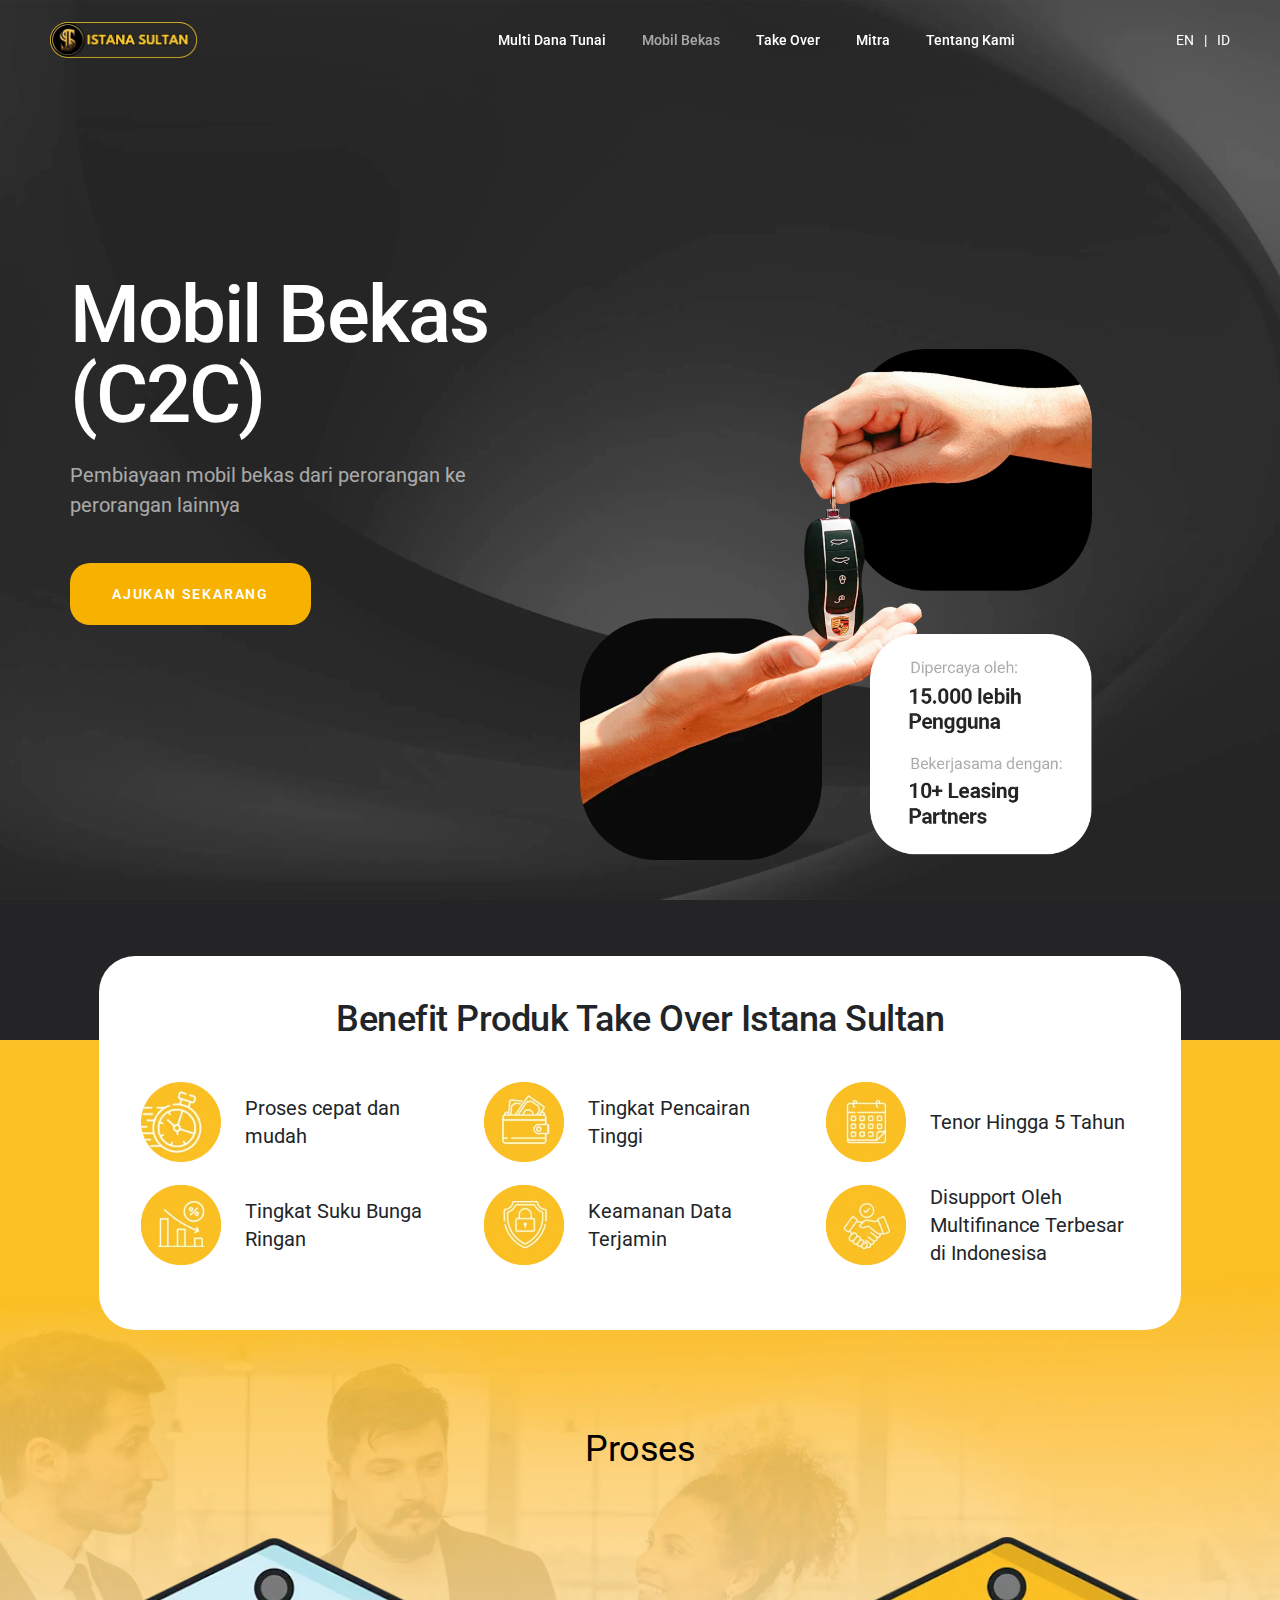
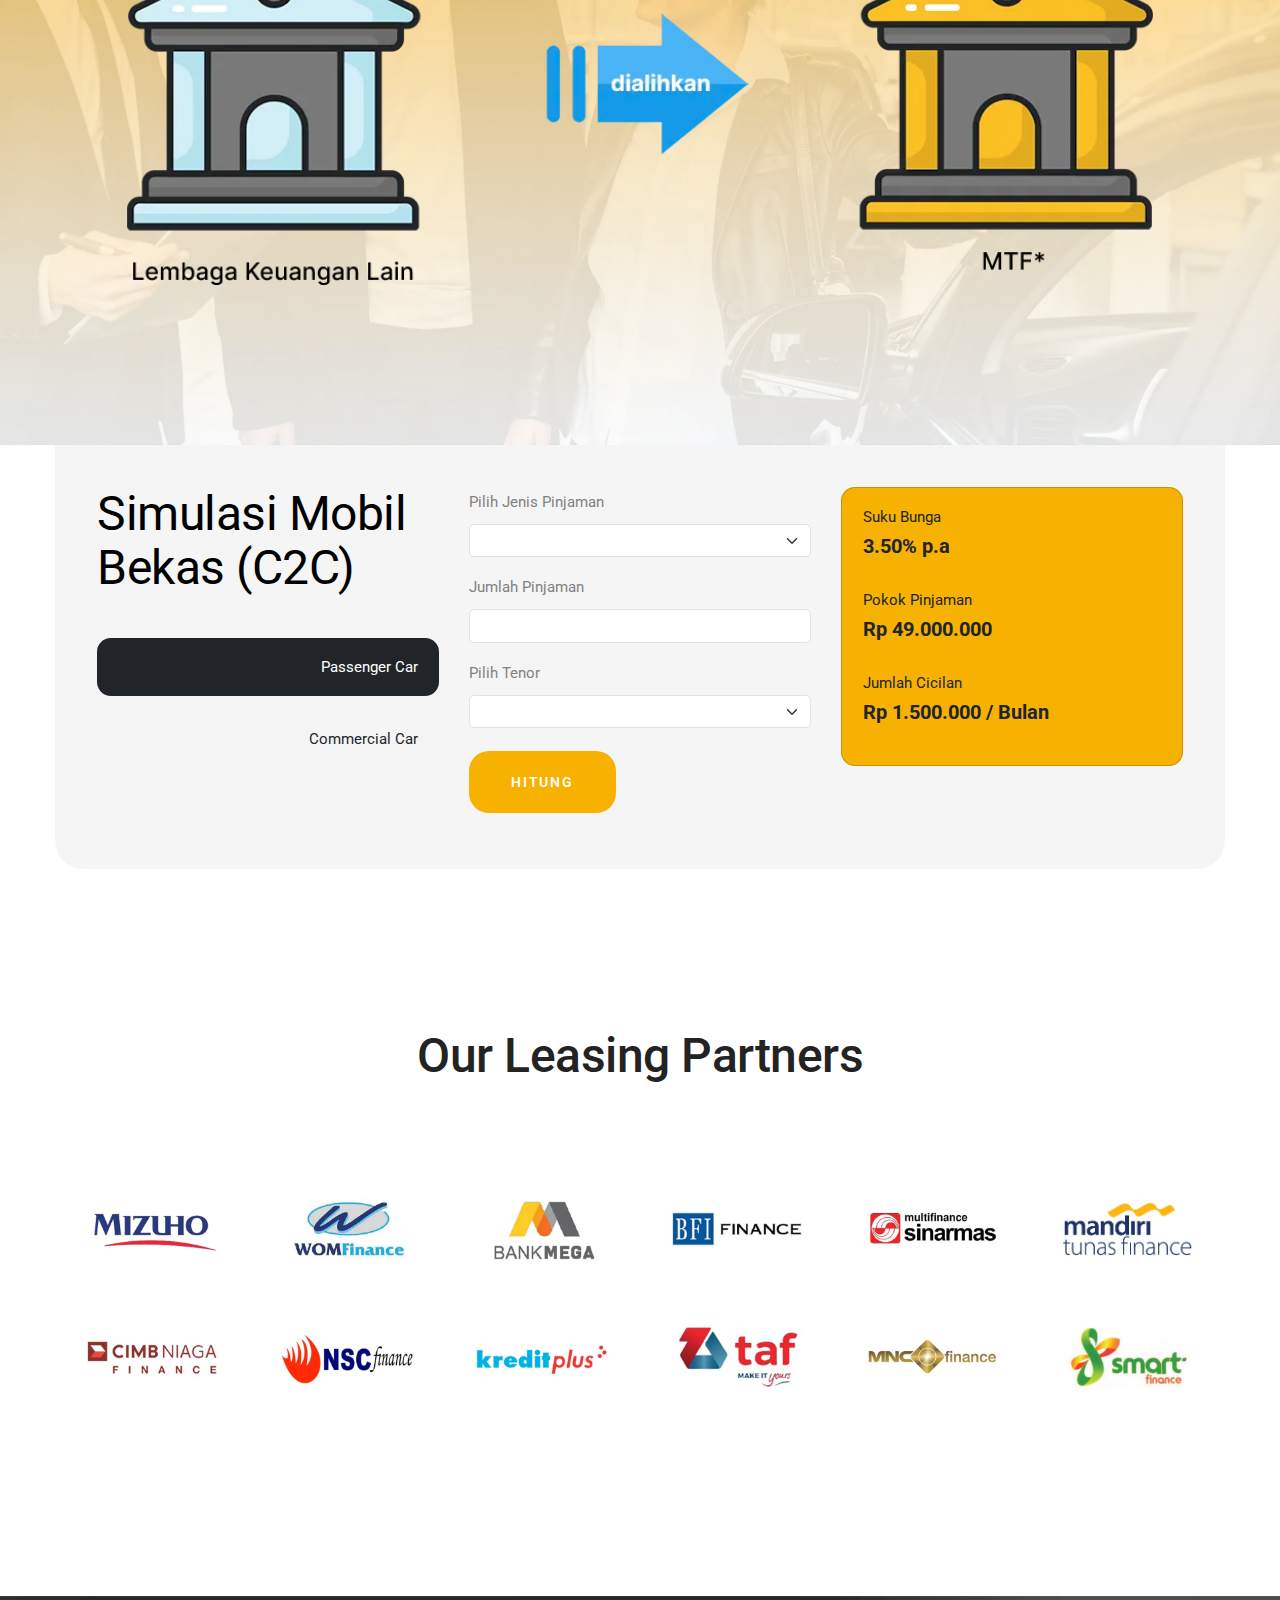
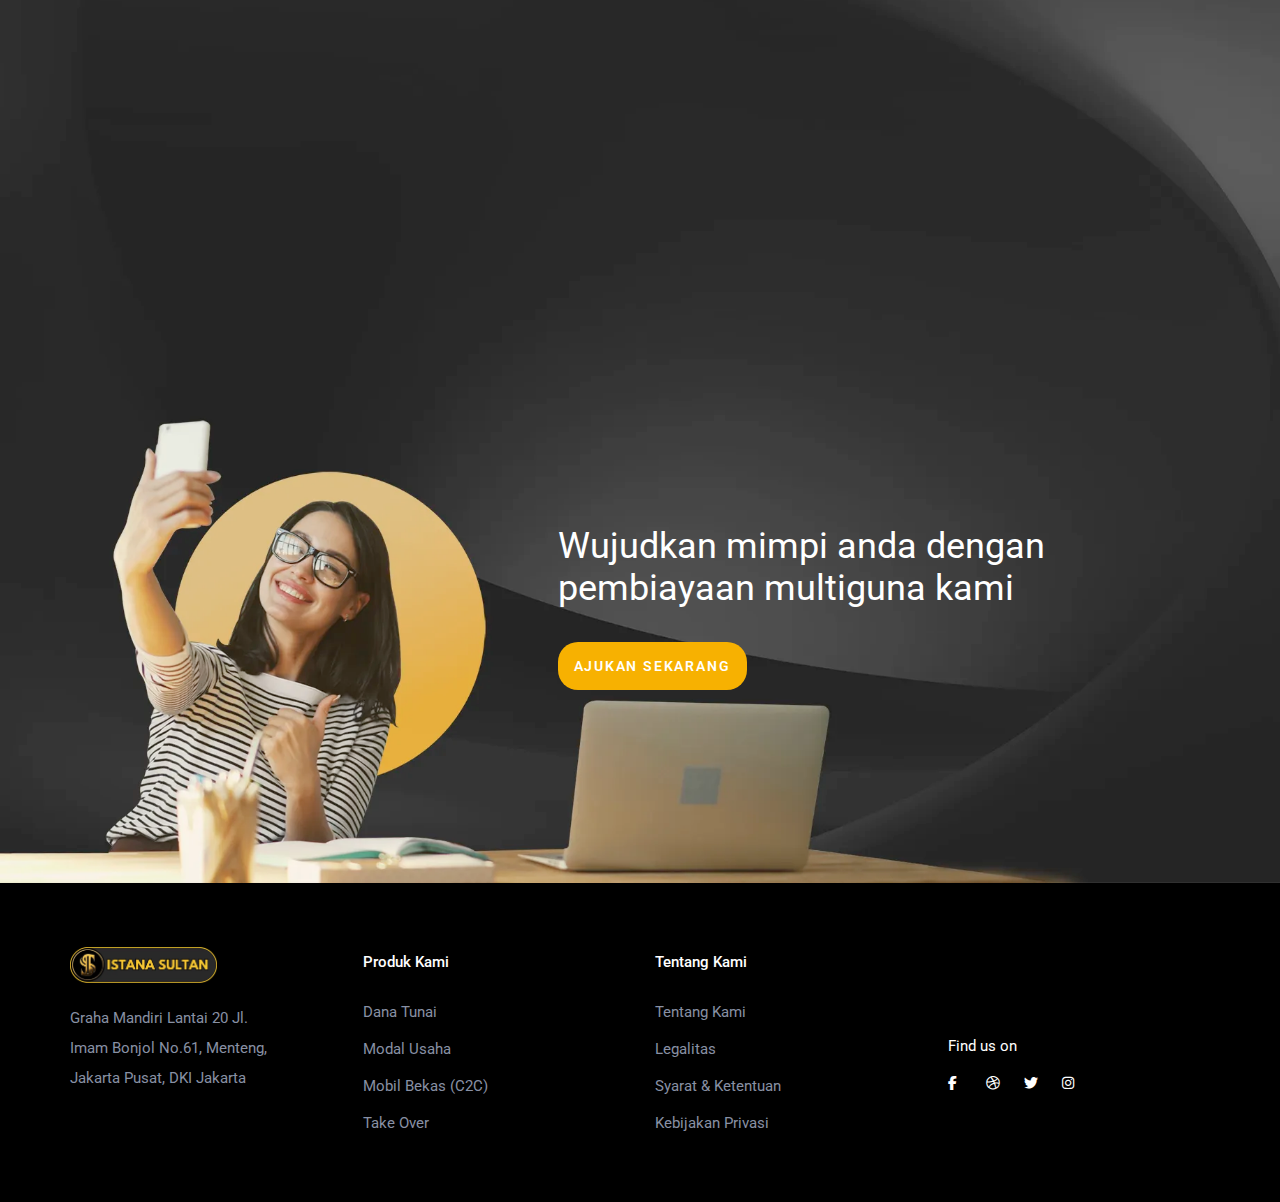
==== c2c.html @ 9a3452fc "fix" ====
<!DOCTYPE html>
<html class="no-js" lang="en">
  <head>
    <title>Istana Sultan</title>
    <meta charset="utf-8" />
    <meta http-equiv="X-UA-Compatible" content="IE=edge" />
    <meta name="author" content="ThemeZaa" />
    <meta
      name="viewport"
      content="width=device-width,initial-scale=1.0,maximum-scale=1"
    />
    <meta
      name="description"
      content="Istana Sultan adalah agency aggregator yang berkomitmen menyediakan solusi finansial terpercaya bagi masyarakat, khususnya melalui produk pembiayaan berbasis jaminan BPKB kendaraan, baik kendaraan penumpang maupun kendaraan komersial. Melalui beragam pilihan produk pembiayaan, kami hadir untuk memenuhi berbagai kebutuhan dana Anda secara cepat, mudah, dan aman."
    />
    <!-- favicon icon -->
    <link rel="shortcut icon" href="./assets/logo-header.webp" />
    <link rel="apple-touch-icon" href="./assets/logo-header.webp" />
    <link
      rel="apple-touch-icon"
      sizes="72x72"
      href="./assets/logo-header.webp"
    />
    <link
      rel="apple-touch-icon"
      sizes="114x114"
      href="./assets/logo-header.webp"
    />
    <!-- style sheets and font icons  -->
    <link rel="stylesheet" type="text/css" href="css/font-icons.min.css" />
    <link rel="stylesheet" type="text/css" href="css/theme-vendors.min.css" />
    <link rel="stylesheet" type="text/css" href="css/style.css" />
    <link rel="stylesheet" type="text/css" href="css/responsive.css" />
    <link rel="stylesheet" type="text/css" href="css/custom.css" />
  </head>
  <body
    data-mobile-nav-trigger-alignment="right"
    data-mobile-nav-style="classic"
    data-mobile-nav-bg-color="#333a3a"
  >
    <!-- start header -->
    <header>
      <!-- start navigation -->
      <nav
        class="navbar navbar-expand-lg navbar-boxed navbar-dark bg-transparent header-light fixed-top header-reverse-scroll"
      >
        <div class="container-fluid nav-header-container">
          <div class="col-auto col-sm-6 col-lg-2 me-auto ps-lg-0">
            <a class="navbar-brand" href="index.html">
              <img
                src="./assets/logo-header.webp"
                data-at2x="./assets/logo-header.webp"
                class="default-logo"
                alt=""
              />
              <img
                src="./assets/logo-header.webp"
                data-at2x="./assets/logo-header.webp"
                class="alt-logo"
                alt=""
              />
              <img
                src="./assets/logo-header.webp"
                data-at2x="./assets/logo-header.webp"
                class="mobile-logo"
                alt=""
              />
            </a>
          </div>
          <div class="col-auto menu-order px-lg-0">
            <button
              class="navbar-toggler float-end"
              type="button"
              data-bs-toggle="collapse"
              data-bs-target="#navbarNav"
              aria-controls="navbarNav"
              aria-label="Toggle navigation"
            >
              <span class="navbar-toggler-line"></span>
              <span class="navbar-toggler-line"></span>
              <span class="navbar-toggler-line"></span>
              <span class="navbar-toggler-line"></span>
            </button>
            <div
              class="collapse navbar-collapse justify-content-center"
              id="navbarNav"
            >
              <ul class="navbar-nav alt-font">
                <li class="nav-item dropdown">
                  <a href="multidanatunai.html" class="nav-link"
                    >Multi Dana Tunai</a
                  >
                </li>
                <li class="nav-item dropdown simple-dropdown">
                  <a href="#" class="nav-link">Mobil Bekas</a>
                  <i
                    class="fa fa-angle-down dropdown-toggle"
                    data-bs-toggle="dropdown"
                    aria-hidden="true"
                  ></i>
                  <ul class="dropdown-menu" role="menu">
                    <li class="dropdown">
                      <a href="c2c.html">C2C</a>
                    </li>
                    <li class="dropdown">
                      <a href="showroom.html">Showroom</a>
                    </li>
                  </ul>
                </li>
                <li class="nav-item dropdown simple-dropdown">
                  <a href="takeover.html" class="nav-link">Take Over</a>
                </li>
                <li class="nav-item dropdown simple-dropdown">
                  <a href="mitra.html" class="nav-link">Mitra</a>
                </li>
                <li class="nav-item dropdown simple-dropdown">
                  <a href="#" class="nav-link">Tentang Kami</a>
                </li>
              </ul>
            </div>
          </div>
          <div
            class="col-auto col-lg-2 text-end pe-0 font-size-0 align-items-center d-flex justify-content-end"
          >
            <div class="header-social-icon d-inline-block">
              <a class="text-medium text-bold" href="#" target="_blank">EN</a>
            </div>
            <div class="header-social-icon d-inline-block">
              <span class="text-medium text-bold text-white">|</span>
            </div>
            <div class="header-social-icon d-inline-block">
              <a class="text-medium text-bold" href="#" target="_blank">ID</a>
            </div>
          </div>
        </div>
      </nav>
      <!-- end navigation -->
    </header>

    <!-- end header -->
    <div>
      <!-- start hero section -->
      <!-- start section -->
      <section
        class="cover-background background-position-center-bottom full-screen md-landscape-h-700px p-md-0 sm-h-auto py-5"
        style="background-image: url('./assets/bg-black.webp')"
      >
        <div class="container h-100 mb-5">
          <div class="row align-items-center h-100 py-5">
            <div
              class="col-xxl-5 col-md-6 sm-margin-40px-bottom position-relative z-index-1 d-flex flex-column justify-content-center h-100 position-relative"
            >
              <h1
                class="title-large-3 alt-font font-weight-500 text-white margin-25px-bottom letter-spacing-minus-2px"
              >
                Mobil Bekas (C2C)
              </h1>
              <p
                class="w-90 md-w-100 sm-w-75 xs-w-100 text-extra-large text-white opacity-6 line-height-30px margin-35px-bottom md-margin-25px-bottom"
              >
                Pembiayaan mobil bekas dari perorangan ke perorangan lainnya
              </p>
              <div
                class="d-flex flex-lg-row flex-column align-items-lg-center align-items-start"
              >
                <a href="#" class="btn-cta px-5"> AJUKAN SEKARANG</a>
              </div>
            </div>
            <div class="col-xxl-7 col-md-6 py-5">
              <div
                class="position-absolute sm-position-relative right-60px sm-right-auto bottom-40px md-bottom-30px w-50 sm-w-100"
              >
                <img
                  src="./assets/hero-produk-c2c.webp    "
                  alt=""
                  class="w-70 xl-w-80 lg-w-100 md-w-100 sm-w-100 xs-w-100"
                />
              </div>
            </div>
          </div>
        </div>
      </section>
      <!-- end section -->
      <!-- end hero section -->
      <div style="background-color: #242426; height: 140px"></div>
      <!-- start section -->
      <section
        class="big-section"
        style="
          background: url('./assets/bg-section1.webp');
          background-position: center;
          background-size: cover;
          overflow: visible;
          position: relative;
        "
      >
        <div class="container">
          <div class="row align-items-center justify-content-center my-5">
            <div class="col-12">
              <div class="card bg-white rounded card-product-features">
                <div class="card-body">
                  <div class="container">
                    <div class="row">
                      <div class="col-12">
                        <div class="bg-white p-5 panel-hero">
                          <h2
                            class="title-small font-weight-500 text-center text-capitalize"
                          >
                            Benefit produk take over istana sultan
                          </h2>

                          <div
                            class="row mt-5 justify-content-center align-items-center"
                          >
                            <div class="col-md-4 col-12 mb-4">
                              <div class="d-flex panel-hero-item">
                                <img
                                  src="./assets/icon-circle-fast.webp"
                                  alt=""
                                />
                                <span class="text-extra-large"
                                  >Proses cepat dan mudah</span
                                >
                              </div>
                            </div>
                            <div class="col-md-4 col-12 mb-4">
                              <div class="d-flex panel-hero-item">
                                <img
                                  src="./assets/icon-circle-wallet.webp"
                                  alt=""
                                />
                                <span class="text-extra-large"
                                  >Tingkat Pencairan Tinggi</span
                                >
                              </div>
                            </div>
                            <div class="col-md-4 col-12 mb-4">
                              <div class="d-flex panel-hero-item">
                                <img
                                  src="./assets/icon-circle-calendar.webp"
                                  alt=""
                                />
                                <span class="text-extra-large"
                                  >Tenor Hingga 5 Tahun</span
                                >
                              </div>
                            </div>
                            <div class="col-md-4 col-12 mb-4">
                              <div class="d-flex panel-hero-item">
                                <img
                                  src="./assets/icon-circle-down.webp"
                                  alt=""
                                />
                                <span class="text-extra-large"
                                  >Tingkat Suku Bunga Ringan</span
                                >
                              </div>
                            </div>
                            <div class="col-md-4 col-12 mb-4">
                              <div class="d-flex panel-hero-item">
                                <img
                                  src="./assets/icon-circle-shield.webp"
                                  alt=""
                                />
                                <span class="text-extra-large"
                                  >Keamanan Data Terjamin</span
                                >
                              </div>
                            </div>
                            <div class="col-md-4 col-12 mb-4">
                              <div class="d-flex panel-hero-item">
                                <img
                                  src="./assets/icon-circle-handshake.webp"
                                  alt=""
                                />
                                <span class="text-extra-large"
                                  >Disupport Oleh Multifinance Terbesar di
                                  Indonesisa</span
                                >
                              </div>
                            </div>
                          </div>
                        </div>
                      </div>
                    </div>
                  </div>
                </div>
              </div>
            </div>
          </div>
          <div class="row mt-5">
            <div class="col-12 text-center">
              <h3 class="title-small text-black py-5">Proses</h3>
              <img src="./assets/ilustrasi-c2c.webp" class="w-90" alt="" />
            </div>
          </div>
        </div>
      </section>
      <!-- end section -->

      <div class="container bg-gray rounded-bottom-5 px-5">
        <div class="row py-5">
          <div class="col-md-6 col-lg-4 mb-3">
            <h3 class="text-black title-small-2">Simulasi Mobil Bekas (C2C)</h3>
            <div class="d-flex flex-column gap-3 mt-5">
              <div class="bg-dark text-white rounded-4 text-end px-4 py-3">
                <a href="" class="text-white text-lg">Passenger Car</a>
              </div>
              <div class="rounded-4 text-end px-4 py-3">
                <a href="" class="text-dark text-lg">Commercial Car</a>
              </div>
            </div>
          </div>
          <div class="col-md-6 col-lg-4 mb-3">
            <form action="">
              <div class="form-group">
                <label for="" class="form-label">Pilih Jenis Pinjaman</label>
                <select name="" id="" class="form-select">
                  <option value=""></option>
                </select>
              </div>
              <div class="form-group">
                <label for="" class="form-label">Jumlah Pinjaman</label>
                <input type="text" class="form-control" />
              </div>
              <div class="form-group">
                <label for="" class="form-label">Pilih Tenor</label>
                <select name="" id="" class="form-select">
                  <option value=""></option>
                </select>
              </div>
              <button type="submit" class="btn-cta px-5">Hitung</button>
            </form>
          </div>
          <div class="col-md-6 col-lg-4 mb-3">
            <div class="card bg-yellow-ochre-light rounded-4">
              <div class="card-body px-4">
                <span>Suku Bunga</span>
                <p class="font-weight-700 text-extra-large">3.50% p.a</p>
                <span>Pokok Pinjaman</span>
                <p class="font-weight-700 text-extra-large">Rp 49.000.000</p>
                <span>Jumlah Cicilan</span>
                <p class="font-weight-700 text-extra-large">
                  Rp 1.500.000 / Bulan
                </p>
              </div>
            </div>
          </div>
        </div>
      </div>

      <!-- start section -->
      <section class="big-section">
        <div class="container">
          <div class="row justify-content-center">
            <div class="col-12 text-center margin-six-bottom">
              <h3 class="alt-font text-extra-dark-gray font-weight-500">
                Our Leasing Partners
              </h3>
            </div>
          </div>
          <div
            class="row row-cols-3 row-cols-lg-6 row-cols-md-4 row-cols-sm-4 client-logo-style-01 align-items-center"
          >
            <!-- start client logo item -->
            <div
              class="col text-center margin-30px-bottom sm-margin-15px-bottom"
            >
              <div
                class="client-box padding-15px-all border border-color-dark-gray"
              >
                <a href="#"
                  ><img
                    class="client-box-image"
                    src="./assets/partner-mizuho.webp"
                    alt=""
                /></a>
              </div>
            </div>
            <!-- end client logo item -->
            <!-- start client logo item -->
            <div
              class="col text-center margin-30px-bottom sm-margin-15px-bottom"
            >
              <div
                class="client-box padding-15px-all border border-color-dark-gray"
              >
                <a href="#"
                  ><img
                    class="client-box-image"
                    src="./assets/partner-wow.webp"
                    alt=""
                /></a>
              </div>
            </div>
            <!-- end client logo item -->
            <!-- start client logo item -->
            <div
              class="col text-center margin-30px-bottom sm-margin-15px-bottom"
            >
              <div
                class="client-box padding-15px-all border border-color-dark-gray"
              >
                <a href="#"
                  ><img
                    class="client-box-image"
                    src="./assets/partner-bankmega.webp"
                    alt=""
                /></a>
              </div>
            </div>
            <!-- end client logo item -->
            <!-- start client logo item -->
            <div
              class="col text-center margin-30px-bottom sm-margin-15px-bottom"
            >
              <div
                class="client-box padding-15px-all border border-color-dark-gray"
              >
                <a href="#"
                  ><img
                    class="client-box-image"
                    src="./assets/partner-bfi.webp"
                    alt=""
                /></a>
              </div>
            </div>
            <!-- end client logo item -->
            <!-- start client logo item -->
            <div
              class="col text-center margin-30px-bottom sm-margin-15px-bottom"
            >
              <div
                class="client-box padding-15px-all border border-color-dark-gray"
              >
                <a href="#"
                  ><img
                    class="client-box-image"
                    src="./assets/partner-sinarmas.webp"
                    alt=""
                /></a>
              </div>
            </div>
            <!-- end client logo item -->
            <!-- start client logo item -->
            <div
              class="col text-center margin-30px-bottom sm-margin-15px-bottom"
            >
              <div
                class="client-box padding-15px-all border border-color-dark-gray"
              >
                <a href="#"
                  ><img
                    class="client-box-image"
                    src="./assets/Logo_Mandiri_Tunas_Finance.webp"
                    alt=""
                /></a>
              </div>
            </div>
            <!-- end client logo item -->
            <!-- start client logo item -->
            <div
              class="col text-center margin-30px-bottom sm-margin-15px-bottom"
            >
              <div
                class="client-box padding-15px-all border border-color-dark-gray"
              >
                <a href="#"
                  ><img
                    class="client-box-image"
                    src="./assets/partner-cimb.webp"
                    alt=""
                /></a>
              </div>
            </div>
            <!-- end client logo item -->
            <!-- start client logo item -->
            <div
              class="col text-center margin-30px-bottom sm-margin-15px-bottom"
            >
              <div
                class="client-box padding-15px-all border border-color-dark-gray"
              >
                <a href="#"
                  ><img
                    class="client-box-image"
                    src="./assets/partner-nsc.webp"
                    alt=""
                /></a>
              </div>
            </div>
            <!-- end client logo item -->
            <!-- start client logo item -->
            <div
              class="col text-center margin-30px-bottom sm-margin-15px-bottom"
            >
              <div
                class="client-box padding-15px-all border border-color-dark-gray"
              >
                <a href="#"
                  ><img
                    class="client-box-image"
                    src="./assets/partner-kreditplus.webp"
                    alt=""
                /></a>
              </div>
            </div>
            <!-- end client logo item -->
            <!-- start client logo item -->
            <div
              class="col text-center margin-30px-bottom sm-margin-15px-bottom"
            >
              <div
                class="client-box padding-15px-all border border-color-dark-gray"
              >
                <a href="#"
                  ><img
                    class="client-box-image"
                    src="./assets/partner-taf.webp"
                    alt=""
                /></a>
              </div>
            </div>
            <!-- end client logo item -->
            <!-- start client logo item -->
            <div
              class="col text-center margin-30px-bottom sm-margin-15px-bottom"
            >
              <div
                class="client-box padding-15px-all border border-color-dark-gray"
              >
                <a href="#"
                  ><img
                    class="client-box-image"
                    src="./assets/partner-mnc.webp"
                    alt=""
                /></a>
              </div>
            </div>
            <!-- end client logo item -->
            <!-- start client logo item -->
            <div
              class="col text-center margin-30px-bottom sm-margin-15px-bottom"
            >
              <div
                class="client-box padding-15px-all border border-color-dark-gray"
              >
                <a href="#"
                  ><img
                    class="client-box-image"
                    src="./assets/partner-smart.webp"
                    alt=""
                /></a>
              </div>
            </div>
            <!-- end client logo item -->
          </div>
        </div>
      </section>
      <!-- end section -->

      <!-- start section -->
      <section
        class="big-section position-relative"
        style="
          background: url('./assets/bg-cta.webp');
          background-position: center;
          background-size: cover;
        "
      >
        <div class="container">
          <div class="row align-items-center justify-content-center my-5">
            <div
              class="col-12 col-xl-5 col-md-4 sm-margin-30px-bottom wow animate__fadeIn"
              data-wow-delay="0.1s"
            >
              <h2
                class="text-yellow-ochre-light alt-font font-weight-600 text-extra-dark-gray mb-0 title-large"
              >
                FAQ
              </h2>
              <p class="text-white text-extra-large mt-3 title-small">
                Frequently Asked Questions
              </p>
            </div>
            <div
              class="col-12 col-xl-7 col-md-8 wow animate__fadeIn"
              data-wow-delay="0.2s"
            >
              <div
                class="panel-group accordion-event accordion-style-02"
                id="accordion2"
                data-active-icon="icon-feather-minus"
                data-inactive-icon="icon-feather-plus"
              >
                <!-- start accordion item -->
                <div class="panel bg-transparent">
                  <div class="panel-heading border-color-white-transparent">
                    <a
                      class="accordion-toggle"
                      data-bs-toggle="collapse"
                      data-bs-parent="#accordion2"
                      href="#accordion-style-02-01"
                    >
                      <div class="panel-title">
                        <span class="alt-font text-white d-inline-block"
                          >Apa itu istana sultan ?</span
                        >
                        <i class="text-white feather icon-feather-minus"></i>
                      </div>
                    </a>
                  </div>
                  <div
                    id="accordion-style-02-01"
                    class="panel-collapse collapse"
                    data-bs-parent="#accordion2"
                  >
                    <div class="panel-body text-white">
                      Istana Sultan adalah agency aggregator yang menyediakan
                      solusi finansial terpercaya, terutama dalam produk
                      pembiayaan berbasis jaminan BPKB kendaraan. Dengan
                      berbagai layanan pembiayaan, Istana Sultan hadir untuk
                      memenuhi kebutuhan dana masyarakat secara cepat, mudah,
                      dan aman.
                    </div>
                  </div>
                </div>
                <!-- end accordion item -->
                <!-- start accordion item -->
                <div class="panel bg-transparent">
                  <div class="panel-heading border-color-white-transparent">
                    <a
                      class="accordion-toggle"
                      data-bs-toggle="collapse"
                      data-bs-parent="#accordion2"
                      href="#accordion-style-02-02"
                    >
                      <div class="panel-title">
                        <span class="alt-font text-white d-inline-block"
                          >Mengapa memilih istana sultan ?</span
                        >
                        <i
                          class="indicator text-white feather icon-feather-plus"
                        ></i>
                      </div>
                    </a>
                  </div>
                  <div
                    id="accordion-style-02-02"
                    class="panel-collapse collapse"
                    data-bs-parent="#accordion2"
                  >
                    <div class="panel-body text-white">
                      Istana Sultan menawarkan solusi pembiayaan terpadu dengan
                      syarat fleksibel, proses cepat, dan transparan. Selain
                      itu, dukungan jaringan Mitra Agent profesional dan produk
                      yang beragam memastikan bahwa pelanggan mendapatkan
                      pengalaman yang nyaman dan andal. Istana Sultan juga
                      menyediakan platform jual beli mobil bekas melalui INTAN
                      AUTO, sehingga dapat memenuhi kebutuhan kendaraan
                      berkualitas pelanggan.
                    </div>
                  </div>
                </div>
                <!-- end accordion item -->
                <!-- start accordion item -->
                <div class="panel bg-transparent">
                  <div class="panel-heading border-color-white-transparent">
                    <a
                      class="accordion-toggle"
                      data-bs-toggle="collapse"
                      data-bs-parent="#accordion2"
                      href="#accordion-style-02-03"
                    >
                      <div class="panel-title">
                        <span class="alt-font text-white d-inline-block"
                          >Apa saja produk istana sultan ?</span
                        >
                        <i
                          class="indicator text-white feather icon-feather-plus"
                        ></i>
                      </div>
                    </a>
                  </div>
                  <div
                    id="accordion-style-02-03"
                    class="panel-collapse collapse"
                    data-bs-parent="#accordion2"
                  >
                    <div class="panel-body text-white">
                      Pembiayaan Multiguna: Memberikan dana tunai dengan jaminan
                      BPKB untuk berbagai keperluan finansial. Take Over
                      Pembiayaan: Fasilitas pengambilalihan kredit dengan
                      persyaratan yang fleksibel. Pembiayaan Mobil Bekas C2C:
                      Pembiayaan khusus untuk transaksi jual beli mobil bekas
                      antar konsumen.
                    </div>
                  </div>
                </div>
                <!-- end accordion item -->
                <!-- start accordion item -->
                <div class="panel bg-transparent">
                  <div class="panel-heading border-color-white-transparent">
                    <a
                      class="accordion-toggle"
                      data-bs-toggle="collapse"
                      data-bs-parent="#accordion2"
                      href="#accordion-style-02-04"
                    >
                      <div class="panel-title">
                        <span class="alt-font text-white d-inline-block"
                          >Apa itu mitra agen ?</span
                        >
                        <i
                          class="indicator text-white feather icon-feather-plus"
                        ></i>
                      </div>
                    </a>
                  </div>
                  <div
                    id="accordion-style-02-04"
                    class="panel-collapse collapse"
                    data-bs-parent="#accordion2"
                  >
                    <div class="panel-body text-white">
                      Mitra Agent Istana Sultan adalah jaringan agen yang
                      berperan dalam menjalin hubungan awal dengan calon
                      pelanggan dan mengumpulkan data yang dibutuhkan dalam
                      proses pembiayaan. Mitra Agent ini bekerja di bawah
                      koordinasi Koordinator Agent dan memiliki peran penting
                      dalam memberikan layanan profesional kepada pelanggan,
                      memastikan pengalaman yang transparan dan efisien.
                    </div>
                  </div>
                </div>
                <!-- end accordion item -->
              </div>
            </div>
          </div>

          <div class="row mt-5 py-5">
            <div class="col-lg-5"></div>
            <div class="col-lg-7">
              <p class="text-white title-small mb-5">
                Wujudkan mimpi anda dengan pembiayaan multiguna kami
              </p>
              <a href="#" class="btn-cta">Ajukan sekarang</a>
            </div>
          </div>
        </div>
      </section>
      <!-- end section -->
    </div>
    <!-- start footer -->
    <footer class="footer-dark bg-black">
      <div
        class="footer-top padding-five-tb lg-padding-eight-tb md-padding-50px-tb"
      >
        <div class="container">
          <div class="row">
            <!-- start footer column -->
            <div
              class="col-lg-3 col-md-5 col-sm-6 order-sm-1 order-lg-0 md-margin-50px-bottom xs-margin-25px-bottom"
            >
              <a
                href="index.html"
                class="footer-logo margin-20px-bottom d-block"
                ><img
                  src="./assets/logo-header.webp"
                  data-at2x="./assets/logo-header.webp"
                  alt=""
              /></a>
              <p class="w-80 sm-w-100 margin-20px-bottom">
                Graha Mandiri Lantai 20 Jl. Imam Bonjol No.61, Menteng, Jakarta
                Pusat, DKI Jakarta
              </p>
            </div>
            <!-- end footer column -->
            <!-- start footer column -->
            <div
              class="col-lg-3 col-sm-4 order-sm-3 order-lg-0 xs-margin-25px-bottom"
            >
              <span
                class="alt-font font-weight-500 d-block text-white margin-20px-bottom xs-margin-10px-bottom"
                >Produk Kami</span
              >
              <ul>
                <li><a href="#">Dana Tunai</a></li>
                <li><a href="#">Modal Usaha</a></li>
                <li><a href="#">Mobil Bekas (C2C)</a></li>
                <li><a href="#">Take Over</a></li>
              </ul>
            </div>
            <!-- end footer column -->
            <!-- start footer column -->
            <div
              class="col-lg-3 col-sm-4 order-sm-4 order-lg-0 xs-margin-25px-bottom"
            >
              <span
                class="alt-font font-weight-500 d-block text-white margin-20px-bottom xs-margin-10px-bottom"
                >Tentang Kami</span
              >
              <ul>
                <li><a href="#">Tentang Kami</a></li>
                <li><a href="#">Legalitas</a></li>
                <li><a href="#">Syarat & Ketentuan</a></li>
                <li><a href="#">Kebijakan Privasi</a></li>
              </ul>
            </div>
            <!-- end footer column -->
            <!-- start footer column -->
            <div
              class="col-lg-3 col-sm-4 order-sm-5 order-lg-0 xs-margin-25px-bottom"
            >
              <span
                class="alt-font font-weight-500 d-block text-white margin-20px-bottom xs-margin-10px-bottom"
              ></span>

              <p class="text-white mt-5 mb-2 pt-5">Find us on</p>
              <div class="social-icon-style-12">
                <ul class="extra-small-icon light">
                  <li>
                    <a
                      class="facebook"
                      href="https://www.facebook.com/"
                      target="_blank"
                      ><i class="fa-brands fa-facebook-f"></i
                    ></a>
                  </li>
                  <li>
                    <a
                      class="dribbble"
                      href="http://www.dribbble.com"
                      target="_blank"
                      ><i class="fa-brands fa-dribbble"></i
                    ></a>
                  </li>
                  <li>
                    <a
                      class="twitter"
                      href="http://www.twitter.com"
                      target="_blank"
                      ><i class="fa-brands fa-twitter"></i
                    ></a>
                  </li>
                  <li>
                    <a
                      class="instagram"
                      href="http://www.instagram.com"
                      target="_blank"
                      ><i class="fa-brands fa-instagram"></i
                    ></a>
                  </li>
                </ul>
              </div>
            </div>
            <!-- end footer column -->
          </div>
        </div>
      </div>
    </footer>
    <!-- end footer -->
    <!-- start scroll to top -->
    <a class="scroll-top-arrow" href="javascript:void(0);"
      ><i class="feather icon-feather-arrow-up"></i
    ></a>
    <!-- end scroll to top -->
    <!-- javascript -->
    <script type="text/javascript" src="js/jquery.min.js"></script>
    <script type="text/javascript" src="js/theme-vendors.min.js"></script>
    <script type="text/javascript" src="js/main.js"></script>
  </body>
</html>
---- css/font-icons.min.css ----
/*
Font awesome
Version: 6.5.1 
Plugin URI: https://fontawesome.com
License - https://fontawesome.com/license/free (Icons: CC BY 4.0, Fonts: SIL OFL 1.1, Code: MIT License)
*/
.fa{font-family:var(--fa-style-family,"Font Awesome 6 Free");font-weight:var(--fa-style,900)}.fa,.fa-brands,.fa-classic,.fa-regular,.fa-sharp,.fa-solid,.fab,.far,.fas{-moz-osx-font-smoothing:grayscale;-webkit-font-smoothing:antialiased;display:var(--fa-display,inline-block);font-style:normal;font-variant:normal;line-height:1;text-rendering:auto}.fa-classic,.fa-regular,.fa-solid,.far,.fas{font-family:"Font Awesome 6 Free"}.fa-brands,.fab{font-family:"Font Awesome 6 Brands"}.fa-1x{font-size:1em}.fa-2x{font-size:2em}.fa-3x{font-size:3em}.fa-4x{font-size:4em}.fa-5x{font-size:5em}.fa-6x{font-size:6em}.fa-7x{font-size:7em}.fa-8x{font-size:8em}.fa-9x{font-size:9em}.fa-10x{font-size:10em}.fa-2xs{font-size:.625em;line-height:.1em;vertical-align:.225em}.fa-xs{font-size:.75em;line-height:.08333em;vertical-align:.125em}.fa-sm{font-size:.875em;line-height:.07143em;vertical-align:.05357em}.fa-lg{font-size:1.25em;line-height:.05em;vertical-align:-.075em}.fa-xl{font-size:1.5em;line-height:.04167em;vertical-align:-.125em}.fa-2xl{font-size:2em;line-height:.03125em;vertical-align:-.1875em}.fa-fw{text-align:center;width:1.25em}.fa-ul{list-style-type:none;margin-left:var(--fa-li-margin,2.5em);padding-left:0}.fa-ul>li{position:relative}.fa-li{left:calc(var(--fa-li-width, 2em)*-1);position:absolute;text-align:center;width:var(--fa-li-width,2em);line-height:inherit}.fa-border{border-radius:var(--fa-border-radius,.1em);border:var(--fa-border-width,.08em) var(--fa-border-style,solid) var(--fa-border-color,#eee);padding:var(--fa-border-padding,.2em .25em .15em)}.fa-pull-left{float:left;margin-right:var(--fa-pull-margin,.3em)}.fa-pull-right{float:right;margin-left:var(--fa-pull-margin,.3em)}.fa-beat{-webkit-animation-name:fa-beat;animation-name:fa-beat;-webkit-animation-delay:var(--fa-animation-delay,0s);animation-delay:var(--fa-animation-delay,0s);-webkit-animation-direction:var(--fa-animation-direction,normal);animation-direction:var(--fa-animation-direction,normal);-webkit-animation-duration:var(--fa-animation-duration,1s);animation-duration:var(--fa-animation-duration,1s);-webkit-animation-iteration-count:var(--fa-animation-iteration-count,infinite);animation-iteration-count:var(--fa-animation-iteration-count,infinite);-webkit-animation-timing-function:var(--fa-animation-timing,ease-in-out);animation-timing-function:var(--fa-animation-timing,ease-in-out)}.fa-bounce{-webkit-animation-name:fa-bounce;animation-name:fa-bounce;-webkit-animation-delay:var(--fa-animation-delay,0s);animation-delay:var(--fa-animation-delay,0s);-webkit-animation-direction:var(--fa-animation-direction,normal);animation-direction:var(--fa-animation-direction,normal);-webkit-animation-duration:var(--fa-animation-duration,1s);animation-duration:var(--fa-animation-duration,1s);-webkit-animation-iteration-count:var(--fa-animation-iteration-count,infinite);animation-iteration-count:var(--fa-animation-iteration-count,infinite);-webkit-animation-timing-function:var(--fa-animation-timing,cubic-bezier(.28,.84,.42,1));animation-timing-function:var(--fa-animation-timing,cubic-bezier(.28,.84,.42,1))}.fa-fade{-webkit-animation-name:fa-fade;animation-name:fa-fade;-webkit-animation-iteration-count:var(--fa-animation-iteration-count,infinite);animation-iteration-count:var(--fa-animation-iteration-count,infinite);-webkit-animation-timing-function:var(--fa-animation-timing,cubic-bezier(.4,0,.6,1));animation-timing-function:var(--fa-animation-timing,cubic-bezier(.4,0,.6,1))}.fa-beat-fade,.fa-fade{-webkit-animation-delay:var(--fa-animation-delay,0s);animation-delay:var(--fa-animation-delay,0s);-webkit-animation-direction:var(--fa-animation-direction,normal);animation-direction:var(--fa-animation-direction,normal);-webkit-animation-duration:var(--fa-animation-duration,1s);animation-duration:var(--fa-animation-duration,1s)}.fa-beat-fade{-webkit-animation-name:fa-beat-fade;animation-name:fa-beat-fade;-webkit-animation-iteration-count:var(--fa-animation-iteration-count,infinite);animation-iteration-count:var(--fa-animation-iteration-count,infinite);-webkit-animation-timing-function:var(--fa-animation-timing,cubic-bezier(.4,0,.6,1));animation-timing-function:var(--fa-animation-timing,cubic-bezier(.4,0,.6,1))}.fa-flip{-webkit-animation-name:fa-flip;animation-name:fa-flip;-webkit-animation-delay:var(--fa-animation-delay,0s);animation-delay:var(--fa-animation-delay,0s);-webkit-animation-direction:var(--fa-animation-direction,normal);animation-direction:var(--fa-animation-direction,normal);-webkit-animation-duration:var(--fa-animation-duration,1s);animation-duration:var(--fa-animation-duration,1s);-webkit-animation-iteration-count:var(--fa-animation-iteration-count,infinite);animation-iteration-count:var(--fa-animation-iteration-count,infinite);-webkit-animation-timing-function:var(--fa-animation-timing,ease-in-out);animation-timing-function:var(--fa-animation-timing,ease-in-out)}.fa-shake{-webkit-animation-name:fa-shake;animation-name:fa-shake;-webkit-animation-duration:var(--fa-animation-duration,1s);animation-duration:var(--fa-animation-duration,1s);-webkit-animation-iteration-count:var(--fa-animation-iteration-count,infinite);animation-iteration-count:var(--fa-animation-iteration-count,infinite);-webkit-animation-timing-function:var(--fa-animation-timing,linear);animation-timing-function:var(--fa-animation-timing,linear)}.fa-shake,.fa-spin{-webkit-animation-delay:var(--fa-animation-delay,0s);animation-delay:var(--fa-animation-delay,0s);-webkit-animation-direction:var(--fa-animation-direction,normal);animation-direction:var(--fa-animation-direction,normal)}.fa-spin{-webkit-animation-name:fa-spin;animation-name:fa-spin;-webkit-animation-duration:var(--fa-animation-duration,2s);animation-duration:var(--fa-animation-duration,2s);-webkit-animation-iteration-count:var(--fa-animation-iteration-count,infinite);animation-iteration-count:var(--fa-animation-iteration-count,infinite);-webkit-animation-timing-function:var(--fa-animation-timing,linear);animation-timing-function:var(--fa-animation-timing,linear)}.fa-spin-reverse{--fa-animation-direction:reverse}.fa-pulse,.fa-spin-pulse{-webkit-animation-name:fa-spin;animation-name:fa-spin;-webkit-animation-direction:var(--fa-animation-direction,normal);animation-direction:var(--fa-animation-direction,normal);-webkit-animation-duration:var(--fa-animation-duration,1s);animation-duration:var(--fa-animation-duration,1s);-webkit-animation-iteration-count:var(--fa-animation-iteration-count,infinite);animation-iteration-count:var(--fa-animation-iteration-count,infinite);-webkit-animation-timing-function:var(--fa-animation-timing,steps(8));animation-timing-function:var(--fa-animation-timing,steps(8))}@media (prefers-reduced-motion:reduce){.fa-beat,.fa-beat-fade,.fa-bounce,.fa-fade,.fa-flip,.fa-pulse,.fa-shake,.fa-spin,.fa-spin-pulse{-webkit-animation-delay:-1ms;animation-delay:-1ms;-webkit-animation-duration:1ms;animation-duration:1ms;-webkit-animation-iteration-count:1;animation-iteration-count:1;-webkit-transition-delay:0s;transition-delay:0s;-webkit-transition-duration:0s;transition-duration:0s}}@-webkit-keyframes fa-beat{0%,90%{-webkit-transform:scale(1);transform:scale(1)}45%{-webkit-transform:scale(var(--fa-beat-scale,1.25));transform:scale(var(--fa-beat-scale,1.25))}}@keyframes fa-beat{0%,90%{-webkit-transform:scale(1);transform:scale(1)}45%{-webkit-transform:scale(var(--fa-beat-scale,1.25));transform:scale(var(--fa-beat-scale,1.25))}}@-webkit-keyframes fa-bounce{0%{-webkit-transform:scale(1) translateY(0);transform:scale(1) translateY(0)}10%{-webkit-transform:scale(var(--fa-bounce-start-scale-x,1.1),var(--fa-bounce-start-scale-y,.9)) translateY(0);transform:scale(var(--fa-bounce-start-scale-x,1.1),var(--fa-bounce-start-scale-y,.9)) translateY(0)}30%{-webkit-transform:scale(var(--fa-bounce-jump-scale-x,.9),var(--fa-bounce-jump-scale-y,1.1)) translateY(var(--fa-bounce-height,-.5em));transform:scale(var(--fa-bounce-jump-scale-x,.9),var(--fa-bounce-jump-scale-y,1.1)) translateY(var(--fa-bounce-height,-.5em))}50%{-webkit-transform:scale(var(--fa-bounce-land-scale-x,1.05),var(--fa-bounce-land-scale-y,.95)) translateY(0);transform:scale(var(--fa-bounce-land-scale-x,1.05),var(--fa-bounce-land-scale-y,.95)) translateY(0)}57%{-webkit-transform:scale(1) translateY(var(--fa-bounce-rebound,-.125em));transform:scale(1) translateY(var(--fa-bounce-rebound,-.125em))}64%{-webkit-transform:scale(1) translateY(0);transform:scale(1) translateY(0)}to{-webkit-transform:scale(1) translateY(0);transform:scale(1) translateY(0)}}@keyframes fa-bounce{0%{-webkit-transform:scale(1) translateY(0);transform:scale(1) translateY(0)}10%{-webkit-transform:scale(var(--fa-bounce-start-scale-x,1.1),var(--fa-bounce-start-scale-y,.9)) translateY(0);transform:scale(var(--fa-bounce-start-scale-x,1.1),var(--fa-bounce-start-scale-y,.9)) translateY(0)}30%{-webkit-transform:scale(var(--fa-bounce-jump-scale-x,.9),var(--fa-bounce-jump-scale-y,1.1)) translateY(var(--fa-bounce-height,-.5em));transform:scale(var(--fa-bounce-jump-scale-x,.9),var(--fa-bounce-jump-scale-y,1.1)) translateY(var(--fa-bounce-height,-.5em))}50%{-webkit-transform:scale(var(--fa-bounce-land-scale-x,1.05),var(--fa-bounce-land-scale-y,.95)) translateY(0);transform:scale(var(--fa-bounce-land-scale-x,1.05),var(--fa-bounce-land-scale-y,.95)) translateY(0)}57%{-webkit-transform:scale(1) translateY(var(--fa-bounce-rebound,-.125em));transform:scale(1) translateY(var(--fa-bounce-rebound,-.125em))}64%{-webkit-transform:scale(1) translateY(0);transform:scale(1) translateY(0)}to{-webkit-transform:scale(1) translateY(0);transform:scale(1) translateY(0)}}@-webkit-keyframes fa-fade{50%{opacity:var(--fa-fade-opacity,.4)}}@keyframes fa-fade{50%{opacity:var(--fa-fade-opacity,.4)}}@-webkit-keyframes fa-beat-fade{0%,to{opacity:var(--fa-beat-fade-opacity,.4);-webkit-transform:scale(1);transform:scale(1)}50%{opacity:1;-webkit-transform:scale(var(--fa-beat-fade-scale,1.125));transform:scale(var(--fa-beat-fade-scale,1.125))}}@keyframes fa-beat-fade{0%,to{opacity:var(--fa-beat-fade-opacity,.4);-webkit-transform:scale(1);transform:scale(1)}50%{opacity:1;-webkit-transform:scale(var(--fa-beat-fade-scale,1.125));transform:scale(var(--fa-beat-fade-scale,1.125))}}@-webkit-keyframes fa-flip{50%{-webkit-transform:rotate3d(var(--fa-flip-x,0),var(--fa-flip-y,1),var(--fa-flip-z,0),var(--fa-flip-angle,-180deg));transform:rotate3d(var(--fa-flip-x,0),var(--fa-flip-y,1),var(--fa-flip-z,0),var(--fa-flip-angle,-180deg))}}@keyframes fa-flip{50%{-webkit-transform:rotate3d(var(--fa-flip-x,0),var(--fa-flip-y,1),var(--fa-flip-z,0),var(--fa-flip-angle,-180deg));transform:rotate3d(var(--fa-flip-x,0),var(--fa-flip-y,1),var(--fa-flip-z,0),var(--fa-flip-angle,-180deg))}}@-webkit-keyframes fa-shake{0%{-webkit-transform:rotate(-15deg);transform:rotate(-15deg)}4%{-webkit-transform:rotate(15deg);transform:rotate(15deg)}8%,24%{-webkit-transform:rotate(-18deg);transform:rotate(-18deg)}12%,28%{-webkit-transform:rotate(18deg);transform:rotate(18deg)}16%{-webkit-transform:rotate(-22deg);transform:rotate(-22deg)}20%{-webkit-transform:rotate(22deg);transform:rotate(22deg)}32%{-webkit-transform:rotate(-12deg);transform:rotate(-12deg)}36%{-webkit-transform:rotate(12deg);transform:rotate(12deg)}40%,to{-webkit-transform:rotate(0deg);transform:rotate(0deg)}}@keyframes fa-shake{0%{-webkit-transform:rotate(-15deg);transform:rotate(-15deg)}4%{-webkit-transform:rotate(15deg);transform:rotate(15deg)}8%,24%{-webkit-transform:rotate(-18deg);transform:rotate(-18deg)}12%,28%{-webkit-transform:rotate(18deg);transform:rotate(18deg)}16%{-webkit-transform:rotate(-22deg);transform:rotate(-22deg)}20%{-webkit-transform:rotate(22deg);transform:rotate(22deg)}32%{-webkit-transform:rotate(-12deg);transform:rotate(-12deg)}36%{-webkit-transform:rotate(12deg);transform:rotate(12deg)}40%,to{-webkit-transform:rotate(0deg);transform:rotate(0deg)}}@-webkit-keyframes fa-spin{0%{-webkit-transform:rotate(0deg);transform:rotate(0deg)}to{-webkit-transform:rotate(1turn);transform:rotate(1turn)}}@keyframes fa-spin{0%{-webkit-transform:rotate(0deg);transform:rotate(0deg)}to{-webkit-transform:rotate(1turn);transform:rotate(1turn)}}.fa-rotate-90{-webkit-transform:rotate(90deg);transform:rotate(90deg)}.fa-rotate-180{-webkit-transform:rotate(180deg);transform:rotate(180deg)}.fa-rotate-270{-webkit-transform:rotate(270deg);transform:rotate(270deg)}.fa-flip-horizontal{-webkit-transform:scaleX(-1);transform:scaleX(-1)}.fa-flip-vertical{-webkit-transform:scaleY(-1);transform:scaleY(-1)}.fa-flip-both,.fa-flip-horizontal.fa-flip-vertical{-webkit-transform:scale(-1);transform:scale(-1)}.fa-rotate-by{-webkit-transform:rotate(var(--fa-rotate-angle,none));transform:rotate(var(--fa-rotate-angle,none))}.fa-stack{display:inline-block;height:2em;line-height:2em;position:relative;vertical-align:middle;width:2.5em}.fa-stack-1x,.fa-stack-2x{left:0;position:absolute;text-align:center;width:100%;z-index:var(--fa-stack-z-index,auto)}.fa-stack-1x{line-height:inherit}.fa-stack-2x{font-size:2em}.fa-inverse{color:var(--fa-inverse,#fff)}

.fa-0:before{content:"\30"}.fa-1:before{content:"\31"}.fa-2:before{content:"\32"}.fa-3:before{content:"\33"}.fa-4:before{content:"\34"}.fa-5:before{content:"\35"}.fa-6:before{content:"\36"}.fa-7:before{content:"\37"}.fa-8:before{content:"\38"}.fa-9:before{content:"\39"}.fa-fill-drip:before{content:"\f576"}.fa-arrows-to-circle:before{content:"\e4bd"}.fa-chevron-circle-right:before,.fa-circle-chevron-right:before{content:"\f138"}.fa-at:before{content:"\40"}.fa-trash-alt:before,.fa-trash-can:before{content:"\f2ed"}.fa-text-height:before{content:"\f034"}.fa-user-times:before,.fa-user-xmark:before{content:"\f235"}.fa-stethoscope:before{content:"\f0f1"}.fa-comment-alt:before,.fa-message:before{content:"\f27a"}.fa-info:before{content:"\f129"}.fa-compress-alt:before,.fa-down-left-and-up-right-to-center:before{content:"\f422"}.fa-explosion:before{content:"\e4e9"}.fa-file-alt:before,.fa-file-lines:before,.fa-file-text:before{content:"\f15c"}.fa-wave-square:before{content:"\f83e"}.fa-ring:before{content:"\f70b"}.fa-building-un:before{content:"\e4d9"}.fa-dice-three:before{content:"\f527"}.fa-calendar-alt:before,.fa-calendar-days:before{content:"\f073"}.fa-anchor-circle-check:before{content:"\e4aa"}.fa-building-circle-arrow-right:before{content:"\e4d1"}.fa-volleyball-ball:before,.fa-volleyball:before{content:"\f45f"}.fa-arrows-up-to-line:before{content:"\e4c2"}.fa-sort-desc:before,.fa-sort-down:before{content:"\f0dd"}.fa-circle-minus:before,.fa-minus-circle:before{content:"\f056"}.fa-door-open:before{content:"\f52b"}.fa-right-from-bracket:before,.fa-sign-out-alt:before{content:"\f2f5"}.fa-atom:before{content:"\f5d2"}.fa-soap:before{content:"\e06e"}.fa-heart-music-camera-bolt:before,.fa-icons:before{content:"\f86d"}.fa-microphone-alt-slash:before,.fa-microphone-lines-slash:before{content:"\f539"}.fa-bridge-circle-check:before{content:"\e4c9"}.fa-pump-medical:before{content:"\e06a"}.fa-fingerprint:before{content:"\f577"}.fa-hand-point-right:before{content:"\f0a4"}.fa-magnifying-glass-location:before,.fa-search-location:before{content:"\f689"}.fa-forward-step:before,.fa-step-forward:before{content:"\f051"}.fa-face-smile-beam:before,.fa-smile-beam:before{content:"\f5b8"}.fa-flag-checkered:before{content:"\f11e"}.fa-football-ball:before,.fa-football:before{content:"\f44e"}.fa-school-circle-exclamation:before{content:"\e56c"}.fa-crop:before{content:"\f125"}.fa-angle-double-down:before,.fa-angles-down:before{content:"\f103"}.fa-users-rectangle:before{content:"\e594"}.fa-people-roof:before{content:"\e537"}.fa-people-line:before{content:"\e534"}.fa-beer-mug-empty:before,.fa-beer:before{content:"\f0fc"}.fa-diagram-predecessor:before{content:"\e477"}.fa-arrow-up-long:before,.fa-long-arrow-up:before{content:"\f176"}.fa-burn:before,.fa-fire-flame-simple:before{content:"\f46a"}.fa-male:before,.fa-person:before{content:"\f183"}.fa-laptop:before{content:"\f109"}.fa-file-csv:before{content:"\f6dd"}.fa-menorah:before{content:"\f676"}.fa-truck-plane:before{content:"\e58f"}.fa-record-vinyl:before{content:"\f8d9"}.fa-face-grin-stars:before,.fa-grin-stars:before{content:"\f587"}.fa-bong:before{content:"\f55c"}.fa-pastafarianism:before,.fa-spaghetti-monster-flying:before{content:"\f67b"}.fa-arrow-down-up-across-line:before{content:"\e4af"}.fa-spoon:before,.fa-utensil-spoon:before{content:"\f2e5"}.fa-jar-wheat:before{content:"\e517"}.fa-envelopes-bulk:before,.fa-mail-bulk:before{content:"\f674"}.fa-file-circle-exclamation:before{content:"\e4eb"}.fa-circle-h:before,.fa-hospital-symbol:before{content:"\f47e"}.fa-pager:before{content:"\f815"}.fa-address-book:before,.fa-contact-book:before{content:"\f2b9"}.fa-strikethrough:before{content:"\f0cc"}.fa-k:before{content:"\4b"}.fa-landmark-flag:before{content:"\e51c"}.fa-pencil-alt:before,.fa-pencil:before{content:"\f303"}.fa-backward:before{content:"\f04a"}.fa-caret-right:before{content:"\f0da"}.fa-comments:before{content:"\f086"}.fa-file-clipboard:before,.fa-paste:before{content:"\f0ea"}.fa-code-pull-request:before{content:"\e13c"}.fa-clipboard-list:before{content:"\f46d"}.fa-truck-loading:before,.fa-truck-ramp-box:before{content:"\f4de"}.fa-user-check:before{content:"\f4fc"}.fa-vial-virus:before{content:"\e597"}.fa-sheet-plastic:before{content:"\e571"}.fa-blog:before{content:"\f781"}.fa-user-ninja:before{content:"\f504"}.fa-person-arrow-up-from-line:before{content:"\e539"}.fa-scroll-torah:before,.fa-torah:before{content:"\f6a0"}.fa-broom-ball:before,.fa-quidditch-broom-ball:before,.fa-quidditch:before{content:"\f458"}.fa-toggle-off:before{content:"\f204"}.fa-archive:before,.fa-box-archive:before{content:"\f187"}.fa-person-drowning:before{content:"\e545"}.fa-arrow-down-9-1:before,.fa-sort-numeric-desc:before,.fa-sort-numeric-down-alt:before{content:"\f886"}.fa-face-grin-tongue-squint:before,.fa-grin-tongue-squint:before{content:"\f58a"}.fa-spray-can:before{content:"\f5bd"}.fa-truck-monster:before{content:"\f63b"}.fa-w:before{content:"\57"}.fa-earth-africa:before,.fa-globe-africa:before{content:"\f57c"}.fa-rainbow:before{content:"\f75b"}.fa-circle-notch:before{content:"\f1ce"}.fa-tablet-alt:before,.fa-tablet-screen-button:before{content:"\f3fa"}.fa-paw:before{content:"\f1b0"}.fa-cloud:before{content:"\f0c2"}.fa-trowel-bricks:before{content:"\e58a"}.fa-face-flushed:before,.fa-flushed:before{content:"\f579"}.fa-hospital-user:before{content:"\f80d"}.fa-tent-arrow-left-right:before{content:"\e57f"}.fa-gavel:before,.fa-legal:before{content:"\f0e3"}.fa-binoculars:before{content:"\f1e5"}.fa-microphone-slash:before{content:"\f131"}.fa-box-tissue:before{content:"\e05b"}.fa-motorcycle:before{content:"\f21c"}.fa-bell-concierge:before,.fa-concierge-bell:before{content:"\f562"}.fa-pen-ruler:before,.fa-pencil-ruler:before{content:"\f5ae"}.fa-people-arrows-left-right:before,.fa-people-arrows:before{content:"\e068"}.fa-mars-and-venus-burst:before{content:"\e523"}.fa-caret-square-right:before,.fa-square-caret-right:before{content:"\f152"}.fa-cut:before,.fa-scissors:before{content:"\f0c4"}.fa-sun-plant-wilt:before{content:"\e57a"}.fa-toilets-portable:before{content:"\e584"}.fa-hockey-puck:before{content:"\f453"}.fa-table:before{content:"\f0ce"}.fa-magnifying-glass-arrow-right:before{content:"\e521"}.fa-digital-tachograph:before,.fa-tachograph-digital:before{content:"\f566"}.fa-users-slash:before{content:"\e073"}.fa-clover:before{content:"\e139"}.fa-mail-reply:before,.fa-reply:before{content:"\f3e5"}.fa-star-and-crescent:before{content:"\f699"}.fa-house-fire:before{content:"\e50c"}.fa-minus-square:before,.fa-square-minus:before{content:"\f146"}.fa-helicopter:before{content:"\f533"}.fa-compass:before{content:"\f14e"}.fa-caret-square-down:before,.fa-square-caret-down:before{content:"\f150"}.fa-file-circle-question:before{content:"\e4ef"}.fa-laptop-code:before{content:"\f5fc"}.fa-swatchbook:before{content:"\f5c3"}.fa-prescription-bottle:before{content:"\f485"}.fa-bars:before,.fa-navicon:before{content:"\f0c9"}.fa-people-group:before{content:"\e533"}.fa-hourglass-3:before,.fa-hourglass-end:before{content:"\f253"}.fa-heart-broken:before,.fa-heart-crack:before{content:"\f7a9"}.fa-external-link-square-alt:before,.fa-square-up-right:before{content:"\f360"}.fa-face-kiss-beam:before,.fa-kiss-beam:before{content:"\f597"}.fa-film:before{content:"\f008"}.fa-ruler-horizontal:before{content:"\f547"}.fa-people-robbery:before{content:"\e536"}.fa-lightbulb:before{content:"\f0eb"}.fa-caret-left:before{content:"\f0d9"}.fa-circle-exclamation:before,.fa-exclamation-circle:before{content:"\f06a"}.fa-school-circle-xmark:before{content:"\e56d"}.fa-arrow-right-from-bracket:before,.fa-sign-out:before{content:"\f08b"}.fa-chevron-circle-down:before,.fa-circle-chevron-down:before{content:"\f13a"}.fa-unlock-alt:before,.fa-unlock-keyhole:before{content:"\f13e"}.fa-cloud-showers-heavy:before{content:"\f740"}.fa-headphones-alt:before,.fa-headphones-simple:before{content:"\f58f"}.fa-sitemap:before{content:"\f0e8"}.fa-circle-dollar-to-slot:before,.fa-donate:before{content:"\f4b9"}.fa-memory:before{content:"\f538"}.fa-road-spikes:before{content:"\e568"}.fa-fire-burner:before{content:"\e4f1"}.fa-flag:before{content:"\f024"}.fa-hanukiah:before{content:"\f6e6"}.fa-feather:before{content:"\f52d"}.fa-volume-down:before,.fa-volume-low:before{content:"\f027"}.fa-comment-slash:before{content:"\f4b3"}.fa-cloud-sun-rain:before{content:"\f743"}.fa-compress:before{content:"\f066"}.fa-wheat-alt:before,.fa-wheat-awn:before{content:"\e2cd"}.fa-ankh:before{content:"\f644"}.fa-hands-holding-child:before{content:"\e4fa"}.fa-asterisk:before{content:"\2a"}.fa-check-square:before,.fa-square-check:before{content:"\f14a"}.fa-peseta-sign:before{content:"\e221"}.fa-header:before,.fa-heading:before{content:"\f1dc"}.fa-ghost:before{content:"\f6e2"}.fa-list-squares:before,.fa-list:before{content:"\f03a"}.fa-phone-square-alt:before,.fa-square-phone-flip:before{content:"\f87b"}.fa-cart-plus:before{content:"\f217"}.fa-gamepad:before{content:"\f11b"}.fa-circle-dot:before,.fa-dot-circle:before{content:"\f192"}.fa-dizzy:before,.fa-face-dizzy:before{content:"\f567"}.fa-egg:before{content:"\f7fb"}.fa-house-medical-circle-xmark:before{content:"\e513"}.fa-campground:before{content:"\f6bb"}.fa-folder-plus:before{content:"\f65e"}.fa-futbol-ball:before,.fa-futbol:before,.fa-soccer-ball:before{content:"\f1e3"}.fa-paint-brush:before,.fa-paintbrush:before{content:"\f1fc"}.fa-lock:before{content:"\f023"}.fa-gas-pump:before{content:"\f52f"}.fa-hot-tub-person:before,.fa-hot-tub:before{content:"\f593"}.fa-map-location:before,.fa-map-marked:before{content:"\f59f"}.fa-house-flood-water:before{content:"\e50e"}.fa-tree:before{content:"\f1bb"}.fa-bridge-lock:before{content:"\e4cc"}.fa-sack-dollar:before{content:"\f81d"}.fa-edit:before,.fa-pen-to-square:before{content:"\f044"}.fa-car-side:before{content:"\f5e4"}.fa-share-alt:before,.fa-share-nodes:before{content:"\f1e0"}.fa-heart-circle-minus:before{content:"\e4ff"}.fa-hourglass-2:before,.fa-hourglass-half:before{content:"\f252"}.fa-microscope:before{content:"\f610"}.fa-sink:before{content:"\e06d"}.fa-bag-shopping:before,.fa-shopping-bag:before{content:"\f290"}.fa-arrow-down-z-a:before,.fa-sort-alpha-desc:before,.fa-sort-alpha-down-alt:before{content:"\f881"}.fa-mitten:before{content:"\f7b5"}.fa-person-rays:before{content:"\e54d"}.fa-users:before{content:"\f0c0"}.fa-eye-slash:before{content:"\f070"}.fa-flask-vial:before{content:"\e4f3"}.fa-hand-paper:before,.fa-hand:before{content:"\f256"}.fa-om:before{content:"\f679"}.fa-worm:before{content:"\e599"}.fa-house-circle-xmark:before{content:"\e50b"}.fa-plug:before{content:"\f1e6"}.fa-chevron-up:before{content:"\f077"}.fa-hand-spock:before{content:"\f259"}.fa-stopwatch:before{content:"\f2f2"}.fa-face-kiss:before,.fa-kiss:before{content:"\f596"}.fa-bridge-circle-xmark:before{content:"\e4cb"}.fa-face-grin-tongue:before,.fa-grin-tongue:before{content:"\f589"}.fa-chess-bishop:before{content:"\f43a"}.fa-face-grin-wink:before,.fa-grin-wink:before{content:"\f58c"}.fa-deaf:before,.fa-deafness:before,.fa-ear-deaf:before,.fa-hard-of-hearing:before{content:"\f2a4"}.fa-road-circle-check:before{content:"\e564"}.fa-dice-five:before{content:"\f523"}.fa-rss-square:before,.fa-square-rss:before{content:"\f143"}.fa-land-mine-on:before{content:"\e51b"}.fa-i-cursor:before{content:"\f246"}.fa-stamp:before{content:"\f5bf"}.fa-stairs:before{content:"\e289"}.fa-i:before{content:"\49"}.fa-hryvnia-sign:before,.fa-hryvnia:before{content:"\f6f2"}.fa-pills:before{content:"\f484"}.fa-face-grin-wide:before,.fa-grin-alt:before{content:"\f581"}.fa-tooth:before{content:"\f5c9"}.fa-v:before{content:"\56"}.fa-bangladeshi-taka-sign:before{content:"\e2e6"}.fa-bicycle:before{content:"\f206"}.fa-rod-asclepius:before,.fa-rod-snake:before,.fa-staff-aesculapius:before,.fa-staff-snake:before{content:"\e579"}.fa-head-side-cough-slash:before{content:"\e062"}.fa-ambulance:before,.fa-truck-medical:before{content:"\f0f9"}.fa-wheat-awn-circle-exclamation:before{content:"\e598"}.fa-snowman:before{content:"\f7d0"}.fa-mortar-pestle:before{content:"\f5a7"}.fa-road-barrier:before{content:"\e562"}.fa-school:before{content:"\f549"}.fa-igloo:before{content:"\f7ae"}.fa-joint:before{content:"\f595"}.fa-angle-right:before{content:"\f105"}.fa-horse:before{content:"\f6f0"}.fa-q:before{content:"\51"}.fa-g:before{content:"\47"}.fa-notes-medical:before{content:"\f481"}.fa-temperature-2:before,.fa-temperature-half:before,.fa-thermometer-2:before,.fa-thermometer-half:before{content:"\f2c9"}.fa-dong-sign:before{content:"\e169"}.fa-capsules:before{content:"\f46b"}.fa-poo-bolt:before,.fa-poo-storm:before{content:"\f75a"}.fa-face-frown-open:before,.fa-frown-open:before{content:"\f57a"}.fa-hand-point-up:before{content:"\f0a6"}.fa-money-bill:before{content:"\f0d6"}.fa-bookmark:before{content:"\f02e"}.fa-align-justify:before{content:"\f039"}.fa-umbrella-beach:before{content:"\f5ca"}.fa-helmet-un:before{content:"\e503"}.fa-bullseye:before{content:"\f140"}.fa-bacon:before{content:"\f7e5"}.fa-hand-point-down:before{content:"\f0a7"}.fa-arrow-up-from-bracket:before{content:"\e09a"}.fa-folder-blank:before,.fa-folder:before{content:"\f07b"}.fa-file-medical-alt:before,.fa-file-waveform:before{content:"\f478"}.fa-radiation:before{content:"\f7b9"}.fa-chart-simple:before{content:"\e473"}.fa-mars-stroke:before{content:"\f229"}.fa-vial:before{content:"\f492"}.fa-dashboard:before,.fa-gauge-med:before,.fa-gauge:before,.fa-tachometer-alt-average:before{content:"\f624"}.fa-magic-wand-sparkles:before,.fa-wand-magic-sparkles:before{content:"\e2ca"}.fa-e:before{content:"\45"}.fa-pen-alt:before,.fa-pen-clip:before{content:"\f305"}.fa-bridge-circle-exclamation:before{content:"\e4ca"}.fa-user:before{content:"\f007"}.fa-school-circle-check:before{content:"\e56b"}.fa-dumpster:before{content:"\f793"}.fa-shuttle-van:before,.fa-van-shuttle:before{content:"\f5b6"}.fa-building-user:before{content:"\e4da"}.fa-caret-square-left:before,.fa-square-caret-left:before{content:"\f191"}.fa-highlighter:before{content:"\f591"}.fa-key:before{content:"\f084"}.fa-bullhorn:before{content:"\f0a1"}.fa-globe:before{content:"\f0ac"}.fa-synagogue:before{content:"\f69b"}.fa-person-half-dress:before{content:"\e548"}.fa-road-bridge:before{content:"\e563"}.fa-location-arrow:before{content:"\f124"}.fa-c:before{content:"\43"}.fa-tablet-button:before{content:"\f10a"}.fa-building-lock:before{content:"\e4d6"}.fa-pizza-slice:before{content:"\f818"}.fa-money-bill-wave:before{content:"\f53a"}.fa-area-chart:before,.fa-chart-area:before{content:"\f1fe"}.fa-house-flag:before{content:"\e50d"}.fa-person-circle-minus:before{content:"\e540"}.fa-ban:before,.fa-cancel:before{content:"\f05e"}.fa-camera-rotate:before{content:"\e0d8"}.fa-air-freshener:before,.fa-spray-can-sparkles:before{content:"\f5d0"}.fa-star:before{content:"\f005"}.fa-repeat:before{content:"\f363"}.fa-cross:before{content:"\f654"}.fa-box:before{content:"\f466"}.fa-venus-mars:before{content:"\f228"}.fa-arrow-pointer:before,.fa-mouse-pointer:before{content:"\f245"}.fa-expand-arrows-alt:before,.fa-maximize:before{content:"\f31e"}.fa-charging-station:before{content:"\f5e7"}.fa-shapes:before,.fa-triangle-circle-square:before{content:"\f61f"}.fa-random:before,.fa-shuffle:before{content:"\f074"}.fa-person-running:before,.fa-running:before{content:"\f70c"}.fa-mobile-retro:before{content:"\e527"}.fa-grip-lines-vertical:before{content:"\f7a5"}.fa-spider:before{content:"\f717"}.fa-hands-bound:before{content:"\e4f9"}.fa-file-invoice-dollar:before{content:"\f571"}.fa-plane-circle-exclamation:before{content:"\e556"}.fa-x-ray:before{content:"\f497"}.fa-spell-check:before{content:"\f891"}.fa-slash:before{content:"\f715"}.fa-computer-mouse:before,.fa-mouse:before{content:"\f8cc"}.fa-arrow-right-to-bracket:before,.fa-sign-in:before{content:"\f090"}.fa-shop-slash:before,.fa-store-alt-slash:before{content:"\e070"}.fa-server:before{content:"\f233"}.fa-virus-covid-slash:before{content:"\e4a9"}.fa-shop-lock:before{content:"\e4a5"}.fa-hourglass-1:before,.fa-hourglass-start:before{content:"\f251"}.fa-blender-phone:before{content:"\f6b6"}.fa-building-wheat:before{content:"\e4db"}.fa-person-breastfeeding:before{content:"\e53a"}.fa-right-to-bracket:before,.fa-sign-in-alt:before{content:"\f2f6"}.fa-venus:before{content:"\f221"}.fa-passport:before{content:"\f5ab"}.fa-heart-pulse:before,.fa-heartbeat:before{content:"\f21e"}.fa-people-carry-box:before,.fa-people-carry:before{content:"\f4ce"}.fa-temperature-high:before{content:"\f769"}.fa-microchip:before{content:"\f2db"}.fa-crown:before{content:"\f521"}.fa-weight-hanging:before{content:"\f5cd"}.fa-xmarks-lines:before{content:"\e59a"}.fa-file-prescription:before{content:"\f572"}.fa-weight-scale:before,.fa-weight:before{content:"\f496"}.fa-user-friends:before,.fa-user-group:before{content:"\f500"}.fa-arrow-up-a-z:before,.fa-sort-alpha-up:before{content:"\f15e"}.fa-chess-knight:before{content:"\f441"}.fa-face-laugh-squint:before,.fa-laugh-squint:before{content:"\f59b"}.fa-wheelchair:before{content:"\f193"}.fa-arrow-circle-up:before,.fa-circle-arrow-up:before{content:"\f0aa"}.fa-toggle-on:before{content:"\f205"}.fa-person-walking:before,.fa-walking:before{content:"\f554"}.fa-l:before{content:"\4c"}.fa-fire:before{content:"\f06d"}.fa-bed-pulse:before,.fa-procedures:before{content:"\f487"}.fa-shuttle-space:before,.fa-space-shuttle:before{content:"\f197"}.fa-face-laugh:before,.fa-laugh:before{content:"\f599"}.fa-folder-open:before{content:"\f07c"}.fa-heart-circle-plus:before{content:"\e500"}.fa-code-fork:before{content:"\e13b"}.fa-city:before{content:"\f64f"}.fa-microphone-alt:before,.fa-microphone-lines:before{content:"\f3c9"}.fa-pepper-hot:before{content:"\f816"}.fa-unlock:before{content:"\f09c"}.fa-colon-sign:before{content:"\e140"}.fa-headset:before{content:"\f590"}.fa-store-slash:before{content:"\e071"}.fa-road-circle-xmark:before{content:"\e566"}.fa-user-minus:before{content:"\f503"}.fa-mars-stroke-up:before,.fa-mars-stroke-v:before{content:"\f22a"}.fa-champagne-glasses:before,.fa-glass-cheers:before{content:"\f79f"}.fa-clipboard:before{content:"\f328"}.fa-house-circle-exclamation:before{content:"\e50a"}.fa-file-arrow-up:before,.fa-file-upload:before{content:"\f574"}.fa-wifi-3:before,.fa-wifi-strong:before,.fa-wifi:before{content:"\f1eb"}.fa-bath:before,.fa-bathtub:before{content:"\f2cd"}.fa-underline:before{content:"\f0cd"}.fa-user-edit:before,.fa-user-pen:before{content:"\f4ff"}.fa-signature:before{content:"\f5b7"}.fa-stroopwafel:before{content:"\f551"}.fa-bold:before{content:"\f032"}.fa-anchor-lock:before{content:"\e4ad"}.fa-building-ngo:before{content:"\e4d7"}.fa-manat-sign:before{content:"\e1d5"}.fa-not-equal:before{content:"\f53e"}.fa-border-style:before,.fa-border-top-left:before{content:"\f853"}.fa-map-location-dot:before,.fa-map-marked-alt:before{content:"\f5a0"}.fa-jedi:before{content:"\f669"}.fa-poll:before,.fa-square-poll-vertical:before{content:"\f681"}.fa-mug-hot:before{content:"\f7b6"}.fa-battery-car:before,.fa-car-battery:before{content:"\f5df"}.fa-gift:before{content:"\f06b"}.fa-dice-two:before{content:"\f528"}.fa-chess-queen:before{content:"\f445"}.fa-glasses:before{content:"\f530"}.fa-chess-board:before{content:"\f43c"}.fa-building-circle-check:before{content:"\e4d2"}.fa-person-chalkboard:before{content:"\e53d"}.fa-mars-stroke-h:before,.fa-mars-stroke-right:before{content:"\f22b"}.fa-hand-back-fist:before,.fa-hand-rock:before{content:"\f255"}.fa-caret-square-up:before,.fa-square-caret-up:before{content:"\f151"}.fa-cloud-showers-water:before{content:"\e4e4"}.fa-bar-chart:before,.fa-chart-bar:before{content:"\f080"}.fa-hands-bubbles:before,.fa-hands-wash:before{content:"\e05e"}.fa-less-than-equal:before{content:"\f537"}.fa-train:before{content:"\f238"}.fa-eye-low-vision:before,.fa-low-vision:before{content:"\f2a8"}.fa-crow:before{content:"\f520"}.fa-sailboat:before{content:"\e445"}.fa-window-restore:before{content:"\f2d2"}.fa-plus-square:before,.fa-square-plus:before{content:"\f0fe"}.fa-torii-gate:before{content:"\f6a1"}.fa-frog:before{content:"\f52e"}.fa-bucket:before{content:"\e4cf"}.fa-image:before{content:"\f03e"}.fa-microphone:before{content:"\f130"}.fa-cow:before{content:"\f6c8"}.fa-caret-up:before{content:"\f0d8"}.fa-screwdriver:before{content:"\f54a"}.fa-folder-closed:before{content:"\e185"}.fa-house-tsunami:before{content:"\e515"}.fa-square-nfi:before{content:"\e576"}.fa-arrow-up-from-ground-water:before{content:"\e4b5"}.fa-glass-martini-alt:before,.fa-martini-glass:before{content:"\f57b"}.fa-rotate-back:before,.fa-rotate-backward:before,.fa-rotate-left:before,.fa-undo-alt:before{content:"\f2ea"}.fa-columns:before,.fa-table-columns:before{content:"\f0db"}.fa-lemon:before{content:"\f094"}.fa-head-side-mask:before{content:"\e063"}.fa-handshake:before{content:"\f2b5"}.fa-gem:before{content:"\f3a5"}.fa-dolly-box:before,.fa-dolly:before{content:"\f472"}.fa-smoking:before{content:"\f48d"}.fa-compress-arrows-alt:before,.fa-minimize:before{content:"\f78c"}.fa-monument:before{content:"\f5a6"}.fa-snowplow:before{content:"\f7d2"}.fa-angle-double-right:before,.fa-angles-right:before{content:"\f101"}.fa-cannabis:before{content:"\f55f"}.fa-circle-play:before,.fa-play-circle:before{content:"\f144"}.fa-tablets:before{content:"\f490"}.fa-ethernet:before{content:"\f796"}.fa-eur:before,.fa-euro-sign:before,.fa-euro:before{content:"\f153"}.fa-chair:before{content:"\f6c0"}.fa-check-circle:before,.fa-circle-check:before{content:"\f058"}.fa-circle-stop:before,.fa-stop-circle:before{content:"\f28d"}.fa-compass-drafting:before,.fa-drafting-compass:before{content:"\f568"}.fa-plate-wheat:before{content:"\e55a"}.fa-icicles:before{content:"\f7ad"}.fa-person-shelter:before{content:"\e54f"}.fa-neuter:before{content:"\f22c"}.fa-id-badge:before{content:"\f2c1"}.fa-marker:before{content:"\f5a1"}.fa-face-laugh-beam:before,.fa-laugh-beam:before{content:"\f59a"}.fa-helicopter-symbol:before{content:"\e502"}.fa-universal-access:before{content:"\f29a"}.fa-chevron-circle-up:before,.fa-circle-chevron-up:before{content:"\f139"}.fa-lari-sign:before{content:"\e1c8"}.fa-volcano:before{content:"\f770"}.fa-person-walking-dashed-line-arrow-right:before{content:"\e553"}.fa-gbp:before,.fa-pound-sign:before,.fa-sterling-sign:before{content:"\f154"}.fa-viruses:before{content:"\e076"}.fa-square-person-confined:before{content:"\e577"}.fa-user-tie:before{content:"\f508"}.fa-arrow-down-long:before,.fa-long-arrow-down:before{content:"\f175"}.fa-tent-arrow-down-to-line:before{content:"\e57e"}.fa-certificate:before{content:"\f0a3"}.fa-mail-reply-all:before,.fa-reply-all:before{content:"\f122"}.fa-suitcase:before{content:"\f0f2"}.fa-person-skating:before,.fa-skating:before{content:"\f7c5"}.fa-filter-circle-dollar:before,.fa-funnel-dollar:before{content:"\f662"}.fa-camera-retro:before{content:"\f083"}.fa-arrow-circle-down:before,.fa-circle-arrow-down:before{content:"\f0ab"}.fa-arrow-right-to-file:before,.fa-file-import:before{content:"\f56f"}.fa-external-link-square:before,.fa-square-arrow-up-right:before{content:"\f14c"}.fa-box-open:before{content:"\f49e"}.fa-scroll:before{content:"\f70e"}.fa-spa:before{content:"\f5bb"}.fa-location-pin-lock:before{content:"\e51f"}.fa-pause:before{content:"\f04c"}.fa-hill-avalanche:before{content:"\e507"}.fa-temperature-0:before,.fa-temperature-empty:before,.fa-thermometer-0:before,.fa-thermometer-empty:before{content:"\f2cb"}.fa-bomb:before{content:"\f1e2"}.fa-registered:before{content:"\f25d"}.fa-address-card:before,.fa-contact-card:before,.fa-vcard:before{content:"\f2bb"}.fa-balance-scale-right:before,.fa-scale-unbalanced-flip:before{content:"\f516"}.fa-subscript:before{content:"\f12c"}.fa-diamond-turn-right:before,.fa-directions:before{content:"\f5eb"}.fa-burst:before{content:"\e4dc"}.fa-house-laptop:before,.fa-laptop-house:before{content:"\e066"}.fa-face-tired:before,.fa-tired:before{content:"\f5c8"}.fa-money-bills:before{content:"\e1f3"}.fa-smog:before{content:"\f75f"}.fa-crutch:before{content:"\f7f7"}.fa-cloud-arrow-up:before,.fa-cloud-upload-alt:before,.fa-cloud-upload:before{content:"\f0ee"}.fa-palette:before{content:"\f53f"}.fa-arrows-turn-right:before{content:"\e4c0"}.fa-vest:before{content:"\e085"}.fa-ferry:before{content:"\e4ea"}.fa-arrows-down-to-people:before{content:"\e4b9"}.fa-seedling:before,.fa-sprout:before{content:"\f4d8"}.fa-arrows-alt-h:before,.fa-left-right:before{content:"\f337"}.fa-boxes-packing:before{content:"\e4c7"}.fa-arrow-circle-left:before,.fa-circle-arrow-left:before{content:"\f0a8"}.fa-group-arrows-rotate:before{content:"\e4f6"}.fa-bowl-food:before{content:"\e4c6"}.fa-candy-cane:before{content:"\f786"}.fa-arrow-down-wide-short:before,.fa-sort-amount-asc:before,.fa-sort-amount-down:before{content:"\f160"}.fa-cloud-bolt:before,.fa-thunderstorm:before{content:"\f76c"}.fa-remove-format:before,.fa-text-slash:before{content:"\f87d"}.fa-face-smile-wink:before,.fa-smile-wink:before{content:"\f4da"}.fa-file-word:before{content:"\f1c2"}.fa-file-powerpoint:before{content:"\f1c4"}.fa-arrows-h:before,.fa-arrows-left-right:before{content:"\f07e"}.fa-house-lock:before{content:"\e510"}.fa-cloud-arrow-down:before,.fa-cloud-download-alt:before,.fa-cloud-download:before{content:"\f0ed"}.fa-children:before{content:"\e4e1"}.fa-blackboard:before,.fa-chalkboard:before{content:"\f51b"}.fa-user-alt-slash:before,.fa-user-large-slash:before{content:"\f4fa"}.fa-envelope-open:before{content:"\f2b6"}.fa-handshake-alt-slash:before,.fa-handshake-simple-slash:before{content:"\e05f"}.fa-mattress-pillow:before{content:"\e525"}.fa-guarani-sign:before{content:"\e19a"}.fa-arrows-rotate:before,.fa-refresh:before,.fa-sync:before{content:"\f021"}.fa-fire-extinguisher:before{content:"\f134"}.fa-cruzeiro-sign:before{content:"\e152"}.fa-greater-than-equal:before{content:"\f532"}.fa-shield-alt:before,.fa-shield-halved:before{content:"\f3ed"}.fa-atlas:before,.fa-book-atlas:before{content:"\f558"}.fa-virus:before{content:"\e074"}.fa-envelope-circle-check:before{content:"\e4e8"}.fa-layer-group:before{content:"\f5fd"}.fa-arrows-to-dot:before{content:"\e4be"}.fa-archway:before{content:"\f557"}.fa-heart-circle-check:before{content:"\e4fd"}.fa-house-chimney-crack:before,.fa-house-damage:before{content:"\f6f1"}.fa-file-archive:before,.fa-file-zipper:before{content:"\f1c6"}.fa-square:before{content:"\f0c8"}.fa-glass-martini:before,.fa-martini-glass-empty:before{content:"\f000"}.fa-couch:before{content:"\f4b8"}.fa-cedi-sign:before{content:"\e0df"}.fa-italic:before{content:"\f033"}.fa-church:before{content:"\f51d"}.fa-comments-dollar:before{content:"\f653"}.fa-democrat:before{content:"\f747"}.fa-z:before{content:"\5a"}.fa-person-skiing:before,.fa-skiing:before{content:"\f7c9"}.fa-road-lock:before{content:"\e567"}.fa-a:before{content:"\41"}.fa-temperature-arrow-down:before,.fa-temperature-down:before{content:"\e03f"}.fa-feather-alt:before,.fa-feather-pointed:before{content:"\f56b"}.fa-p:before{content:"\50"}.fa-snowflake:before{content:"\f2dc"}.fa-newspaper:before{content:"\f1ea"}.fa-ad:before,.fa-rectangle-ad:before{content:"\f641"}.fa-arrow-circle-right:before,.fa-circle-arrow-right:before{content:"\f0a9"}.fa-filter-circle-xmark:before{content:"\e17b"}.fa-locust:before{content:"\e520"}.fa-sort:before,.fa-unsorted:before{content:"\f0dc"}.fa-list-1-2:before,.fa-list-numeric:before,.fa-list-ol:before{content:"\f0cb"}.fa-person-dress-burst:before{content:"\e544"}.fa-money-check-alt:before,.fa-money-check-dollar:before{content:"\f53d"}.fa-vector-square:before{content:"\f5cb"}.fa-bread-slice:before{content:"\f7ec"}.fa-language:before{content:"\f1ab"}.fa-face-kiss-wink-heart:before,.fa-kiss-wink-heart:before{content:"\f598"}.fa-filter:before{content:"\f0b0"}.fa-question:before{content:"\3f"}.fa-file-signature:before{content:"\f573"}.fa-arrows-alt:before,.fa-up-down-left-right:before{content:"\f0b2"}.fa-house-chimney-user:before{content:"\e065"}.fa-hand-holding-heart:before{content:"\f4be"}.fa-puzzle-piece:before{content:"\f12e"}.fa-money-check:before{content:"\f53c"}.fa-star-half-alt:before,.fa-star-half-stroke:before{content:"\f5c0"}.fa-code:before{content:"\f121"}.fa-glass-whiskey:before,.fa-whiskey-glass:before{content:"\f7a0"}.fa-building-circle-exclamation:before{content:"\e4d3"}.fa-magnifying-glass-chart:before{content:"\e522"}.fa-arrow-up-right-from-square:before,.fa-external-link:before{content:"\f08e"}.fa-cubes-stacked:before{content:"\e4e6"}.fa-krw:before,.fa-won-sign:before,.fa-won:before{content:"\f159"}.fa-virus-covid:before{content:"\e4a8"}.fa-austral-sign:before{content:"\e0a9"}.fa-f:before{content:"\46"}.fa-leaf:before{content:"\f06c"}.fa-road:before{content:"\f018"}.fa-cab:before,.fa-taxi:before{content:"\f1ba"}.fa-person-circle-plus:before{content:"\e541"}.fa-chart-pie:before,.fa-pie-chart:before{content:"\f200"}.fa-bolt-lightning:before{content:"\e0b7"}.fa-sack-xmark:before{content:"\e56a"}.fa-file-excel:before{content:"\f1c3"}.fa-file-contract:before{content:"\f56c"}.fa-fish-fins:before{content:"\e4f2"}.fa-building-flag:before{content:"\e4d5"}.fa-face-grin-beam:before,.fa-grin-beam:before{content:"\f582"}.fa-object-ungroup:before{content:"\f248"}.fa-poop:before{content:"\f619"}.fa-location-pin:before,.fa-map-marker:before{content:"\f041"}.fa-kaaba:before{content:"\f66b"}.fa-toilet-paper:before{content:"\f71e"}.fa-hard-hat:before,.fa-hat-hard:before,.fa-helmet-safety:before{content:"\f807"}.fa-eject:before{content:"\f052"}.fa-arrow-alt-circle-right:before,.fa-circle-right:before{content:"\f35a"}.fa-plane-circle-check:before{content:"\e555"}.fa-face-rolling-eyes:before,.fa-meh-rolling-eyes:before{content:"\f5a5"}.fa-object-group:before{content:"\f247"}.fa-chart-line:before,.fa-line-chart:before{content:"\f201"}.fa-mask-ventilator:before{content:"\e524"}.fa-arrow-right:before{content:"\f061"}.fa-map-signs:before,.fa-signs-post:before{content:"\f277"}.fa-cash-register:before{content:"\f788"}.fa-person-circle-question:before{content:"\e542"}.fa-h:before{content:"\48"}.fa-tarp:before{content:"\e57b"}.fa-screwdriver-wrench:before,.fa-tools:before{content:"\f7d9"}.fa-arrows-to-eye:before{content:"\e4bf"}.fa-plug-circle-bolt:before{content:"\e55b"}.fa-heart:before{content:"\f004"}.fa-mars-and-venus:before{content:"\f224"}.fa-home-user:before,.fa-house-user:before{content:"\e1b0"}.fa-dumpster-fire:before{content:"\f794"}.fa-house-crack:before{content:"\e3b1"}.fa-cocktail:before,.fa-martini-glass-citrus:before{content:"\f561"}.fa-face-surprise:before,.fa-surprise:before{content:"\f5c2"}.fa-bottle-water:before{content:"\e4c5"}.fa-circle-pause:before,.fa-pause-circle:before{content:"\f28b"}.fa-toilet-paper-slash:before{content:"\e072"}.fa-apple-alt:before,.fa-apple-whole:before{content:"\f5d1"}.fa-kitchen-set:before{content:"\e51a"}.fa-r:before{content:"\52"}.fa-temperature-1:before,.fa-temperature-quarter:before,.fa-thermometer-1:before,.fa-thermometer-quarter:before{content:"\f2ca"}.fa-cube:before{content:"\f1b2"}.fa-bitcoin-sign:before{content:"\e0b4"}.fa-shield-dog:before{content:"\e573"}.fa-solar-panel:before{content:"\f5ba"}.fa-lock-open:before{content:"\f3c1"}.fa-elevator:before{content:"\e16d"}.fa-money-bill-transfer:before{content:"\e528"}.fa-money-bill-trend-up:before{content:"\e529"}.fa-house-flood-water-circle-arrow-right:before{content:"\e50f"}.fa-poll-h:before,.fa-square-poll-horizontal:before{content:"\f682"}.fa-circle:before{content:"\f111"}.fa-backward-fast:before,.fa-fast-backward:before{content:"\f049"}.fa-recycle:before{content:"\f1b8"}.fa-user-astronaut:before{content:"\f4fb"}.fa-plane-slash:before{content:"\e069"}.fa-trademark:before{content:"\f25c"}.fa-basketball-ball:before,.fa-basketball:before{content:"\f434"}.fa-satellite-dish:before{content:"\f7c0"}.fa-arrow-alt-circle-up:before,.fa-circle-up:before{content:"\f35b"}.fa-mobile-alt:before,.fa-mobile-screen-button:before{content:"\f3cd"}.fa-volume-high:before,.fa-volume-up:before{content:"\f028"}.fa-users-rays:before{content:"\e593"}.fa-wallet:before{content:"\f555"}.fa-clipboard-check:before{content:"\f46c"}.fa-file-audio:before{content:"\f1c7"}.fa-burger:before,.fa-hamburger:before{content:"\f805"}.fa-wrench:before{content:"\f0ad"}.fa-bugs:before{content:"\e4d0"}.fa-rupee-sign:before,.fa-rupee:before{content:"\f156"}.fa-file-image:before{content:"\f1c5"}.fa-circle-question:before,.fa-question-circle:before{content:"\f059"}.fa-plane-departure:before{content:"\f5b0"}.fa-handshake-slash:before{content:"\e060"}.fa-book-bookmark:before{content:"\e0bb"}.fa-code-branch:before{content:"\f126"}.fa-hat-cowboy:before{content:"\f8c0"}.fa-bridge:before{content:"\e4c8"}.fa-phone-alt:before,.fa-phone-flip:before{content:"\f879"}.fa-truck-front:before{content:"\e2b7"}.fa-cat:before{content:"\f6be"}.fa-anchor-circle-exclamation:before{content:"\e4ab"}.fa-truck-field:before{content:"\e58d"}.fa-route:before{content:"\f4d7"}.fa-clipboard-question:before{content:"\e4e3"}.fa-panorama:before{content:"\e209"}.fa-comment-medical:before{content:"\f7f5"}.fa-teeth-open:before{content:"\f62f"}.fa-file-circle-minus:before{content:"\e4ed"}.fa-tags:before{content:"\f02c"}.fa-wine-glass:before{content:"\f4e3"}.fa-fast-forward:before,.fa-forward-fast:before{content:"\f050"}.fa-face-meh-blank:before,.fa-meh-blank:before{content:"\f5a4"}.fa-parking:before,.fa-square-parking:before{content:"\f540"}.fa-house-signal:before{content:"\e012"}.fa-bars-progress:before,.fa-tasks-alt:before{content:"\f828"}.fa-faucet-drip:before{content:"\e006"}.fa-cart-flatbed:before,.fa-dolly-flatbed:before{content:"\f474"}.fa-ban-smoking:before,.fa-smoking-ban:before{content:"\f54d"}.fa-terminal:before{content:"\f120"}.fa-mobile-button:before{content:"\f10b"}.fa-house-medical-flag:before{content:"\e514"}.fa-basket-shopping:before,.fa-shopping-basket:before{content:"\f291"}.fa-tape:before{content:"\f4db"}.fa-bus-alt:before,.fa-bus-simple:before{content:"\f55e"}.fa-eye:before{content:"\f06e"}.fa-face-sad-cry:before,.fa-sad-cry:before{content:"\f5b3"}.fa-audio-description:before{content:"\f29e"}.fa-person-military-to-person:before{content:"\e54c"}.fa-file-shield:before{content:"\e4f0"}.fa-user-slash:before{content:"\f506"}.fa-pen:before{content:"\f304"}.fa-tower-observation:before{content:"\e586"}.fa-file-code:before{content:"\f1c9"}.fa-signal-5:before,.fa-signal-perfect:before,.fa-signal:before{content:"\f012"}.fa-bus:before{content:"\f207"}.fa-heart-circle-xmark:before{content:"\e501"}.fa-home-lg:before,.fa-house-chimney:before{content:"\e3af"}.fa-window-maximize:before{content:"\f2d0"}.fa-face-frown:before,.fa-frown:before{content:"\f119"}.fa-prescription:before{content:"\f5b1"}.fa-shop:before,.fa-store-alt:before{content:"\f54f"}.fa-floppy-disk:before,.fa-save:before{content:"\f0c7"}.fa-vihara:before{content:"\f6a7"}.fa-balance-scale-left:before,.fa-scale-unbalanced:before{content:"\f515"}.fa-sort-asc:before,.fa-sort-up:before{content:"\f0de"}.fa-comment-dots:before,.fa-commenting:before{content:"\f4ad"}.fa-plant-wilt:before{content:"\e5aa"}.fa-diamond:before{content:"\f219"}.fa-face-grin-squint:before,.fa-grin-squint:before{content:"\f585"}.fa-hand-holding-dollar:before,.fa-hand-holding-usd:before{content:"\f4c0"}.fa-bacterium:before{content:"\e05a"}.fa-hand-pointer:before{content:"\f25a"}.fa-drum-steelpan:before{content:"\f56a"}.fa-hand-scissors:before{content:"\f257"}.fa-hands-praying:before,.fa-praying-hands:before{content:"\f684"}.fa-arrow-right-rotate:before,.fa-arrow-rotate-forward:before,.fa-arrow-rotate-right:before,.fa-redo:before{content:"\f01e"}.fa-biohazard:before{content:"\f780"}.fa-location-crosshairs:before,.fa-location:before{content:"\f601"}.fa-mars-double:before{content:"\f227"}.fa-child-dress:before{content:"\e59c"}.fa-users-between-lines:before{content:"\e591"}.fa-lungs-virus:before{content:"\e067"}.fa-face-grin-tears:before,.fa-grin-tears:before{content:"\f588"}.fa-phone:before{content:"\f095"}.fa-calendar-times:before,.fa-calendar-xmark:before{content:"\f273"}.fa-child-reaching:before{content:"\e59d"}.fa-head-side-virus:before{content:"\e064"}.fa-user-cog:before,.fa-user-gear:before{content:"\f4fe"}.fa-arrow-up-1-9:before,.fa-sort-numeric-up:before{content:"\f163"}.fa-door-closed:before{content:"\f52a"}.fa-shield-virus:before{content:"\e06c"}.fa-dice-six:before{content:"\f526"}.fa-mosquito-net:before{content:"\e52c"}.fa-bridge-water:before{content:"\e4ce"}.fa-person-booth:before{content:"\f756"}.fa-text-width:before{content:"\f035"}.fa-hat-wizard:before{content:"\f6e8"}.fa-pen-fancy:before{content:"\f5ac"}.fa-digging:before,.fa-person-digging:before{content:"\f85e"}.fa-trash:before{content:"\f1f8"}.fa-gauge-simple-med:before,.fa-gauge-simple:before,.fa-tachometer-average:before{content:"\f629"}.fa-book-medical:before{content:"\f7e6"}.fa-poo:before{content:"\f2fe"}.fa-quote-right-alt:before,.fa-quote-right:before{content:"\f10e"}.fa-shirt:before,.fa-t-shirt:before,.fa-tshirt:before{content:"\f553"}.fa-cubes:before{content:"\f1b3"}.fa-divide:before{content:"\f529"}.fa-tenge-sign:before,.fa-tenge:before{content:"\f7d7"}.fa-headphones:before{content:"\f025"}.fa-hands-holding:before{content:"\f4c2"}.fa-hands-clapping:before{content:"\e1a8"}.fa-republican:before{content:"\f75e"}.fa-arrow-left:before{content:"\f060"}.fa-person-circle-xmark:before{content:"\e543"}.fa-ruler:before{content:"\f545"}.fa-align-left:before{content:"\f036"}.fa-dice-d6:before{content:"\f6d1"}.fa-restroom:before{content:"\f7bd"}.fa-j:before{content:"\4a"}.fa-users-viewfinder:before{content:"\e595"}.fa-file-video:before{content:"\f1c8"}.fa-external-link-alt:before,.fa-up-right-from-square:before{content:"\f35d"}.fa-table-cells:before,.fa-th:before{content:"\f00a"}.fa-file-pdf:before{content:"\f1c1"}.fa-bible:before,.fa-book-bible:before{content:"\f647"}.fa-o:before{content:"\4f"}.fa-medkit:before,.fa-suitcase-medical:before{content:"\f0fa"}.fa-user-secret:before{content:"\f21b"}.fa-otter:before{content:"\f700"}.fa-female:before,.fa-person-dress:before{content:"\f182"}.fa-comment-dollar:before{content:"\f651"}.fa-briefcase-clock:before,.fa-business-time:before{content:"\f64a"}.fa-table-cells-large:before,.fa-th-large:before{content:"\f009"}.fa-book-tanakh:before,.fa-tanakh:before{content:"\f827"}.fa-phone-volume:before,.fa-volume-control-phone:before{content:"\f2a0"}.fa-hat-cowboy-side:before{content:"\f8c1"}.fa-clipboard-user:before{content:"\f7f3"}.fa-child:before{content:"\f1ae"}.fa-lira-sign:before{content:"\f195"}.fa-satellite:before{content:"\f7bf"}.fa-plane-lock:before{content:"\e558"}.fa-tag:before{content:"\f02b"}.fa-comment:before{content:"\f075"}.fa-birthday-cake:before,.fa-cake-candles:before,.fa-cake:before{content:"\f1fd"}.fa-envelope:before{content:"\f0e0"}.fa-angle-double-up:before,.fa-angles-up:before{content:"\f102"}.fa-paperclip:before{content:"\f0c6"}.fa-arrow-right-to-city:before{content:"\e4b3"}.fa-ribbon:before{content:"\f4d6"}.fa-lungs:before{content:"\f604"}.fa-arrow-up-9-1:before,.fa-sort-numeric-up-alt:before{content:"\f887"}.fa-litecoin-sign:before{content:"\e1d3"}.fa-border-none:before{content:"\f850"}.fa-circle-nodes:before{content:"\e4e2"}.fa-parachute-box:before{content:"\f4cd"}.fa-indent:before{content:"\f03c"}.fa-truck-field-un:before{content:"\e58e"}.fa-hourglass-empty:before,.fa-hourglass:before{content:"\f254"}.fa-mountain:before{content:"\f6fc"}.fa-user-doctor:before,.fa-user-md:before{content:"\f0f0"}.fa-circle-info:before,.fa-info-circle:before{content:"\f05a"}.fa-cloud-meatball:before{content:"\f73b"}.fa-camera-alt:before,.fa-camera:before{content:"\f030"}.fa-square-virus:before{content:"\e578"}.fa-meteor:before{content:"\f753"}.fa-car-on:before{content:"\e4dd"}.fa-sleigh:before{content:"\f7cc"}.fa-arrow-down-1-9:before,.fa-sort-numeric-asc:before,.fa-sort-numeric-down:before{content:"\f162"}.fa-hand-holding-droplet:before,.fa-hand-holding-water:before{content:"\f4c1"}.fa-water:before{content:"\f773"}.fa-calendar-check:before{content:"\f274"}.fa-braille:before{content:"\f2a1"}.fa-prescription-bottle-alt:before,.fa-prescription-bottle-medical:before{content:"\f486"}.fa-landmark:before{content:"\f66f"}.fa-truck:before{content:"\f0d1"}.fa-crosshairs:before{content:"\f05b"}.fa-person-cane:before{content:"\e53c"}.fa-tent:before{content:"\e57d"}.fa-vest-patches:before{content:"\e086"}.fa-check-double:before{content:"\f560"}.fa-arrow-down-a-z:before,.fa-sort-alpha-asc:before,.fa-sort-alpha-down:before{content:"\f15d"}.fa-money-bill-wheat:before{content:"\e52a"}.fa-cookie:before{content:"\f563"}.fa-arrow-left-rotate:before,.fa-arrow-rotate-back:before,.fa-arrow-rotate-backward:before,.fa-arrow-rotate-left:before,.fa-undo:before{content:"\f0e2"}.fa-hard-drive:before,.fa-hdd:before{content:"\f0a0"}.fa-face-grin-squint-tears:before,.fa-grin-squint-tears:before{content:"\f586"}.fa-dumbbell:before{content:"\f44b"}.fa-list-alt:before,.fa-rectangle-list:before{content:"\f022"}.fa-tarp-droplet:before{content:"\e57c"}.fa-house-medical-circle-check:before{content:"\e511"}.fa-person-skiing-nordic:before,.fa-skiing-nordic:before{content:"\f7ca"}.fa-calendar-plus:before{content:"\f271"}.fa-plane-arrival:before{content:"\f5af"}.fa-arrow-alt-circle-left:before,.fa-circle-left:before{content:"\f359"}.fa-subway:before,.fa-train-subway:before{content:"\f239"}.fa-chart-gantt:before{content:"\e0e4"}.fa-indian-rupee-sign:before,.fa-indian-rupee:before,.fa-inr:before{content:"\e1bc"}.fa-crop-alt:before,.fa-crop-simple:before{content:"\f565"}.fa-money-bill-1:before,.fa-money-bill-alt:before{content:"\f3d1"}.fa-left-long:before,.fa-long-arrow-alt-left:before{content:"\f30a"}.fa-dna:before{content:"\f471"}.fa-virus-slash:before{content:"\e075"}.fa-minus:before,.fa-subtract:before{content:"\f068"}.fa-chess:before{content:"\f439"}.fa-arrow-left-long:before,.fa-long-arrow-left:before{content:"\f177"}.fa-plug-circle-check:before{content:"\e55c"}.fa-street-view:before{content:"\f21d"}.fa-franc-sign:before{content:"\e18f"}.fa-volume-off:before{content:"\f026"}.fa-american-sign-language-interpreting:before,.fa-asl-interpreting:before,.fa-hands-american-sign-language-interpreting:before,.fa-hands-asl-interpreting:before{content:"\f2a3"}.fa-cog:before,.fa-gear:before{content:"\f013"}.fa-droplet-slash:before,.fa-tint-slash:before{content:"\f5c7"}.fa-mosque:before{content:"\f678"}.fa-mosquito:before{content:"\e52b"}.fa-star-of-david:before{content:"\f69a"}.fa-person-military-rifle:before{content:"\e54b"}.fa-cart-shopping:before,.fa-shopping-cart:before{content:"\f07a"}.fa-vials:before{content:"\f493"}.fa-plug-circle-plus:before{content:"\e55f"}.fa-place-of-worship:before{content:"\f67f"}.fa-grip-vertical:before{content:"\f58e"}.fa-arrow-turn-up:before,.fa-level-up:before{content:"\f148"}.fa-u:before{content:"\55"}.fa-square-root-alt:before,.fa-square-root-variable:before{content:"\f698"}.fa-clock-four:before,.fa-clock:before{content:"\f017"}.fa-backward-step:before,.fa-step-backward:before{content:"\f048"}.fa-pallet:before{content:"\f482"}.fa-faucet:before{content:"\e005"}.fa-baseball-bat-ball:before{content:"\f432"}.fa-s:before{content:"\53"}.fa-timeline:before{content:"\e29c"}.fa-keyboard:before{content:"\f11c"}.fa-caret-down:before{content:"\f0d7"}.fa-clinic-medical:before,.fa-house-chimney-medical:before{content:"\f7f2"}.fa-temperature-3:before,.fa-temperature-three-quarters:before,.fa-thermometer-3:before,.fa-thermometer-three-quarters:before{content:"\f2c8"}.fa-mobile-android-alt:before,.fa-mobile-screen:before{content:"\f3cf"}.fa-plane-up:before{content:"\e22d"}.fa-piggy-bank:before{content:"\f4d3"}.fa-battery-3:before,.fa-battery-half:before{content:"\f242"}.fa-mountain-city:before{content:"\e52e"}.fa-coins:before{content:"\f51e"}.fa-khanda:before{content:"\f66d"}.fa-sliders-h:before,.fa-sliders:before{content:"\f1de"}.fa-folder-tree:before{content:"\f802"}.fa-network-wired:before{content:"\f6ff"}.fa-map-pin:before{content:"\f276"}.fa-hamsa:before{content:"\f665"}.fa-cent-sign:before{content:"\e3f5"}.fa-flask:before{content:"\f0c3"}.fa-person-pregnant:before{content:"\e31e"}.fa-wand-sparkles:before{content:"\f72b"}.fa-ellipsis-v:before,.fa-ellipsis-vertical:before{content:"\f142"}.fa-ticket:before{content:"\f145"}.fa-power-off:before{content:"\f011"}.fa-long-arrow-alt-right:before,.fa-right-long:before{content:"\f30b"}.fa-flag-usa:before{content:"\f74d"}.fa-laptop-file:before{content:"\e51d"}.fa-teletype:before,.fa-tty:before{content:"\f1e4"}.fa-diagram-next:before{content:"\e476"}.fa-person-rifle:before{content:"\e54e"}.fa-house-medical-circle-exclamation:before{content:"\e512"}.fa-closed-captioning:before{content:"\f20a"}.fa-hiking:before,.fa-person-hiking:before{content:"\f6ec"}.fa-venus-double:before{content:"\f226"}.fa-images:before{content:"\f302"}.fa-calculator:before{content:"\f1ec"}.fa-people-pulling:before{content:"\e535"}.fa-n:before{content:"\4e"}.fa-cable-car:before,.fa-tram:before{content:"\f7da"}.fa-cloud-rain:before{content:"\f73d"}.fa-building-circle-xmark:before{content:"\e4d4"}.fa-ship:before{content:"\f21a"}.fa-arrows-down-to-line:before{content:"\e4b8"}.fa-download:before{content:"\f019"}.fa-face-grin:before,.fa-grin:before{content:"\f580"}.fa-backspace:before,.fa-delete-left:before{content:"\f55a"}.fa-eye-dropper-empty:before,.fa-eye-dropper:before,.fa-eyedropper:before{content:"\f1fb"}.fa-file-circle-check:before{content:"\e5a0"}.fa-forward:before{content:"\f04e"}.fa-mobile-android:before,.fa-mobile-phone:before,.fa-mobile:before{content:"\f3ce"}.fa-face-meh:before,.fa-meh:before{content:"\f11a"}.fa-align-center:before{content:"\f037"}.fa-book-dead:before,.fa-book-skull:before{content:"\f6b7"}.fa-drivers-license:before,.fa-id-card:before{content:"\f2c2"}.fa-dedent:before,.fa-outdent:before{content:"\f03b"}.fa-heart-circle-exclamation:before{content:"\e4fe"}.fa-home-alt:before,.fa-home-lg-alt:before,.fa-home:before,.fa-house:before{content:"\f015"}.fa-calendar-week:before{content:"\f784"}.fa-laptop-medical:before{content:"\f812"}.fa-b:before{content:"\42"}.fa-file-medical:before{content:"\f477"}.fa-dice-one:before{content:"\f525"}.fa-kiwi-bird:before{content:"\f535"}.fa-arrow-right-arrow-left:before,.fa-exchange:before{content:"\f0ec"}.fa-redo-alt:before,.fa-rotate-forward:before,.fa-rotate-right:before{content:"\f2f9"}.fa-cutlery:before,.fa-utensils:before{content:"\f2e7"}.fa-arrow-up-wide-short:before,.fa-sort-amount-up:before{content:"\f161"}.fa-mill-sign:before{content:"\e1ed"}.fa-bowl-rice:before{content:"\e2eb"}.fa-skull:before{content:"\f54c"}.fa-broadcast-tower:before,.fa-tower-broadcast:before{content:"\f519"}.fa-truck-pickup:before{content:"\f63c"}.fa-long-arrow-alt-up:before,.fa-up-long:before{content:"\f30c"}.fa-stop:before{content:"\f04d"}.fa-code-merge:before{content:"\f387"}.fa-upload:before{content:"\f093"}.fa-hurricane:before{content:"\f751"}.fa-mound:before{content:"\e52d"}.fa-toilet-portable:before{content:"\e583"}.fa-compact-disc:before{content:"\f51f"}.fa-file-arrow-down:before,.fa-file-download:before{content:"\f56d"}.fa-caravan:before{content:"\f8ff"}.fa-shield-cat:before{content:"\e572"}.fa-bolt:before,.fa-zap:before{content:"\f0e7"}.fa-glass-water:before{content:"\e4f4"}.fa-oil-well:before{content:"\e532"}.fa-vault:before{content:"\e2c5"}.fa-mars:before{content:"\f222"}.fa-toilet:before{content:"\f7d8"}.fa-plane-circle-xmark:before{content:"\e557"}.fa-cny:before,.fa-jpy:before,.fa-rmb:before,.fa-yen-sign:before,.fa-yen:before{content:"\f157"}.fa-rouble:before,.fa-rub:before,.fa-ruble-sign:before,.fa-ruble:before{content:"\f158"}.fa-sun:before{content:"\f185"}.fa-guitar:before{content:"\f7a6"}.fa-face-laugh-wink:before,.fa-laugh-wink:before{content:"\f59c"}.fa-horse-head:before{content:"\f7ab"}.fa-bore-hole:before{content:"\e4c3"}.fa-industry:before{content:"\f275"}.fa-arrow-alt-circle-down:before,.fa-circle-down:before{content:"\f358"}.fa-arrows-turn-to-dots:before{content:"\e4c1"}.fa-florin-sign:before{content:"\e184"}.fa-arrow-down-short-wide:before,.fa-sort-amount-desc:before,.fa-sort-amount-down-alt:before{content:"\f884"}.fa-less-than:before{content:"\3c"}.fa-angle-down:before{content:"\f107"}.fa-car-tunnel:before{content:"\e4de"}.fa-head-side-cough:before{content:"\e061"}.fa-grip-lines:before{content:"\f7a4"}.fa-thumbs-down:before{content:"\f165"}.fa-user-lock:before{content:"\f502"}.fa-arrow-right-long:before,.fa-long-arrow-right:before{content:"\f178"}.fa-anchor-circle-xmark:before{content:"\e4ac"}.fa-ellipsis-h:before,.fa-ellipsis:before{content:"\f141"}.fa-chess-pawn:before{content:"\f443"}.fa-first-aid:before,.fa-kit-medical:before{content:"\f479"}.fa-person-through-window:before{content:"\e5a9"}.fa-toolbox:before{content:"\f552"}.fa-hands-holding-circle:before{content:"\e4fb"}.fa-bug:before{content:"\f188"}.fa-credit-card-alt:before,.fa-credit-card:before{content:"\f09d"}.fa-automobile:before,.fa-car:before{content:"\f1b9"}.fa-hand-holding-hand:before{content:"\e4f7"}.fa-book-open-reader:before,.fa-book-reader:before{content:"\f5da"}.fa-mountain-sun:before{content:"\e52f"}.fa-arrows-left-right-to-line:before{content:"\e4ba"}.fa-dice-d20:before{content:"\f6cf"}.fa-truck-droplet:before{content:"\e58c"}.fa-file-circle-xmark:before{content:"\e5a1"}.fa-temperature-arrow-up:before,.fa-temperature-up:before{content:"\e040"}.fa-medal:before{content:"\f5a2"}.fa-bed:before{content:"\f236"}.fa-h-square:before,.fa-square-h:before{content:"\f0fd"}.fa-podcast:before{content:"\f2ce"}.fa-temperature-4:before,.fa-temperature-full:before,.fa-thermometer-4:before,.fa-thermometer-full:before{content:"\f2c7"}.fa-bell:before{content:"\f0f3"}.fa-superscript:before{content:"\f12b"}.fa-plug-circle-xmark:before{content:"\e560"}.fa-star-of-life:before{content:"\f621"}.fa-phone-slash:before{content:"\f3dd"}.fa-paint-roller:before{content:"\f5aa"}.fa-hands-helping:before,.fa-handshake-angle:before{content:"\f4c4"}.fa-location-dot:before,.fa-map-marker-alt:before{content:"\f3c5"}.fa-file:before{content:"\f15b"}.fa-greater-than:before{content:"\3e"}.fa-person-swimming:before,.fa-swimmer:before{content:"\f5c4"}.fa-arrow-down:before{content:"\f063"}.fa-droplet:before,.fa-tint:before{content:"\f043"}.fa-eraser:before{content:"\f12d"}.fa-earth-america:before,.fa-earth-americas:before,.fa-earth:before,.fa-globe-americas:before{content:"\f57d"}.fa-person-burst:before{content:"\e53b"}.fa-dove:before{content:"\f4ba"}.fa-battery-0:before,.fa-battery-empty:before{content:"\f244"}.fa-socks:before{content:"\f696"}.fa-inbox:before{content:"\f01c"}.fa-section:before{content:"\e447"}.fa-gauge-high:before,.fa-tachometer-alt-fast:before,.fa-tachometer-alt:before{content:"\f625"}.fa-envelope-open-text:before{content:"\f658"}.fa-hospital-alt:before,.fa-hospital-wide:before,.fa-hospital:before{content:"\f0f8"}.fa-wine-bottle:before{content:"\f72f"}.fa-chess-rook:before{content:"\f447"}.fa-bars-staggered:before,.fa-reorder:before,.fa-stream:before{content:"\f550"}.fa-dharmachakra:before{content:"\f655"}.fa-hotdog:before{content:"\f80f"}.fa-blind:before,.fa-person-walking-with-cane:before{content:"\f29d"}.fa-drum:before{content:"\f569"}.fa-ice-cream:before{content:"\f810"}.fa-heart-circle-bolt:before{content:"\e4fc"}.fa-fax:before{content:"\f1ac"}.fa-paragraph:before{content:"\f1dd"}.fa-check-to-slot:before,.fa-vote-yea:before{content:"\f772"}.fa-star-half:before{content:"\f089"}.fa-boxes-alt:before,.fa-boxes-stacked:before,.fa-boxes:before{content:"\f468"}.fa-chain:before,.fa-link:before{content:"\f0c1"}.fa-assistive-listening-systems:before,.fa-ear-listen:before{content:"\f2a2"}.fa-tree-city:before{content:"\e587"}.fa-play:before{content:"\f04b"}.fa-font:before{content:"\f031"}.fa-rupiah-sign:before{content:"\e23d"}.fa-magnifying-glass:before,.fa-search:before{content:"\f002"}.fa-ping-pong-paddle-ball:before,.fa-table-tennis-paddle-ball:before,.fa-table-tennis:before{content:"\f45d"}.fa-diagnoses:before,.fa-person-dots-from-line:before{content:"\f470"}.fa-trash-can-arrow-up:before,.fa-trash-restore-alt:before{content:"\f82a"}.fa-naira-sign:before{content:"\e1f6"}.fa-cart-arrow-down:before{content:"\f218"}.fa-walkie-talkie:before{content:"\f8ef"}.fa-file-edit:before,.fa-file-pen:before{content:"\f31c"}.fa-receipt:before{content:"\f543"}.fa-pen-square:before,.fa-pencil-square:before,.fa-square-pen:before{content:"\f14b"}.fa-suitcase-rolling:before{content:"\f5c1"}.fa-person-circle-exclamation:before{content:"\e53f"}.fa-chevron-down:before{content:"\f078"}.fa-battery-5:before,.fa-battery-full:before,.fa-battery:before{content:"\f240"}.fa-skull-crossbones:before{content:"\f714"}.fa-code-compare:before{content:"\e13a"}.fa-list-dots:before,.fa-list-ul:before{content:"\f0ca"}.fa-school-lock:before{content:"\e56f"}.fa-tower-cell:before{content:"\e585"}.fa-down-long:before,.fa-long-arrow-alt-down:before{content:"\f309"}.fa-ranking-star:before{content:"\e561"}.fa-chess-king:before{content:"\f43f"}.fa-person-harassing:before{content:"\e549"}.fa-brazilian-real-sign:before{content:"\e46c"}.fa-landmark-alt:before,.fa-landmark-dome:before{content:"\f752"}.fa-arrow-up:before{content:"\f062"}.fa-television:before,.fa-tv-alt:before,.fa-tv:before{content:"\f26c"}.fa-shrimp:before{content:"\e448"}.fa-list-check:before,.fa-tasks:before{content:"\f0ae"}.fa-jug-detergent:before{content:"\e519"}.fa-circle-user:before,.fa-user-circle:before{content:"\f2bd"}.fa-user-shield:before{content:"\f505"}.fa-wind:before{content:"\f72e"}.fa-car-burst:before,.fa-car-crash:before{content:"\f5e1"}.fa-y:before{content:"\59"}.fa-person-snowboarding:before,.fa-snowboarding:before{content:"\f7ce"}.fa-shipping-fast:before,.fa-truck-fast:before{content:"\f48b"}.fa-fish:before{content:"\f578"}.fa-user-graduate:before{content:"\f501"}.fa-adjust:before,.fa-circle-half-stroke:before{content:"\f042"}.fa-clapperboard:before{content:"\e131"}.fa-circle-radiation:before,.fa-radiation-alt:before{content:"\f7ba"}.fa-baseball-ball:before,.fa-baseball:before{content:"\f433"}.fa-jet-fighter-up:before{content:"\e518"}.fa-diagram-project:before,.fa-project-diagram:before{content:"\f542"}.fa-copy:before{content:"\f0c5"}.fa-volume-mute:before,.fa-volume-times:before,.fa-volume-xmark:before{content:"\f6a9"}.fa-hand-sparkles:before{content:"\e05d"}.fa-grip-horizontal:before,.fa-grip:before{content:"\f58d"}.fa-share-from-square:before,.fa-share-square:before{content:"\f14d"}.fa-child-combatant:before,.fa-child-rifle:before{content:"\e4e0"}.fa-gun:before{content:"\e19b"}.fa-phone-square:before,.fa-square-phone:before{content:"\f098"}.fa-add:before,.fa-plus:before{content:"\2b"}.fa-expand:before{content:"\f065"}.fa-computer:before{content:"\e4e5"}.fa-close:before,.fa-multiply:before,.fa-remove:before,.fa-times:before,.fa-xmark:before{content:"\f00d"}.fa-arrows-up-down-left-right:before,.fa-arrows:before{content:"\f047"}.fa-chalkboard-teacher:before,.fa-chalkboard-user:before{content:"\f51c"}.fa-peso-sign:before{content:"\e222"}.fa-building-shield:before{content:"\e4d8"}.fa-baby:before{content:"\f77c"}.fa-users-line:before{content:"\e592"}.fa-quote-left-alt:before,.fa-quote-left:before{content:"\f10d"}.fa-tractor:before{content:"\f722"}.fa-trash-arrow-up:before,.fa-trash-restore:before{content:"\f829"}.fa-arrow-down-up-lock:before{content:"\e4b0"}.fa-lines-leaning:before{content:"\e51e"}.fa-ruler-combined:before{content:"\f546"}.fa-copyright:before{content:"\f1f9"}.fa-equals:before{content:"\3d"}.fa-blender:before{content:"\f517"}.fa-teeth:before{content:"\f62e"}.fa-ils:before,.fa-shekel-sign:before,.fa-shekel:before,.fa-sheqel-sign:before,.fa-sheqel:before{content:"\f20b"}.fa-map:before{content:"\f279"}.fa-rocket:before{content:"\f135"}.fa-photo-film:before,.fa-photo-video:before{content:"\f87c"}.fa-folder-minus:before{content:"\f65d"}.fa-store:before{content:"\f54e"}.fa-arrow-trend-up:before{content:"\e098"}.fa-plug-circle-minus:before{content:"\e55e"}.fa-sign-hanging:before,.fa-sign:before{content:"\f4d9"}.fa-bezier-curve:before{content:"\f55b"}.fa-bell-slash:before{content:"\f1f6"}.fa-tablet-android:before,.fa-tablet:before{content:"\f3fb"}.fa-school-flag:before{content:"\e56e"}.fa-fill:before{content:"\f575"}.fa-angle-up:before{content:"\f106"}.fa-drumstick-bite:before{content:"\f6d7"}.fa-holly-berry:before{content:"\f7aa"}.fa-chevron-left:before{content:"\f053"}.fa-bacteria:before{content:"\e059"}.fa-hand-lizard:before{content:"\f258"}.fa-notdef:before{content:"\e1fe"}.fa-disease:before{content:"\f7fa"}.fa-briefcase-medical:before{content:"\f469"}.fa-genderless:before{content:"\f22d"}.fa-chevron-right:before{content:"\f054"}.fa-retweet:before{content:"\f079"}.fa-car-alt:before,.fa-car-rear:before{content:"\f5de"}.fa-pump-soap:before{content:"\e06b"}.fa-video-slash:before{content:"\f4e2"}.fa-battery-2:before,.fa-battery-quarter:before{content:"\f243"}.fa-radio:before{content:"\f8d7"}.fa-baby-carriage:before,.fa-carriage-baby:before{content:"\f77d"}.fa-traffic-light:before{content:"\f637"}.fa-thermometer:before{content:"\f491"}.fa-vr-cardboard:before{content:"\f729"}.fa-hand-middle-finger:before{content:"\f806"}.fa-percent:before,.fa-percentage:before{content:"\25"}.fa-truck-moving:before{content:"\f4df"}.fa-glass-water-droplet:before{content:"\e4f5"}.fa-display:before{content:"\e163"}.fa-face-smile:before,.fa-smile:before{content:"\f118"}.fa-thumb-tack:before,.fa-thumbtack:before{content:"\f08d"}.fa-trophy:before{content:"\f091"}.fa-person-praying:before,.fa-pray:before{content:"\f683"}.fa-hammer:before{content:"\f6e3"}.fa-hand-peace:before{content:"\f25b"}.fa-rotate:before,.fa-sync-alt:before{content:"\f2f1"}.fa-spinner:before{content:"\f110"}.fa-robot:before{content:"\f544"}.fa-peace:before{content:"\f67c"}.fa-cogs:before,.fa-gears:before{content:"\f085"}.fa-warehouse:before{content:"\f494"}.fa-arrow-up-right-dots:before{content:"\e4b7"}.fa-splotch:before{content:"\f5bc"}.fa-face-grin-hearts:before,.fa-grin-hearts:before{content:"\f584"}.fa-dice-four:before{content:"\f524"}.fa-sim-card:before{content:"\f7c4"}.fa-transgender-alt:before,.fa-transgender:before{content:"\f225"}.fa-mercury:before{content:"\f223"}.fa-arrow-turn-down:before,.fa-level-down:before{content:"\f149"}.fa-person-falling-burst:before{content:"\e547"}.fa-award:before{content:"\f559"}.fa-ticket-alt:before,.fa-ticket-simple:before{content:"\f3ff"}.fa-building:before{content:"\f1ad"}.fa-angle-double-left:before,.fa-angles-left:before{content:"\f100"}.fa-qrcode:before{content:"\f029"}.fa-clock-rotate-left:before,.fa-history:before{content:"\f1da"}.fa-face-grin-beam-sweat:before,.fa-grin-beam-sweat:before{content:"\f583"}.fa-arrow-right-from-file:before,.fa-file-export:before{content:"\f56e"}.fa-shield-blank:before,.fa-shield:before{content:"\f132"}.fa-arrow-up-short-wide:before,.fa-sort-amount-up-alt:before{content:"\f885"}.fa-house-medical:before{content:"\e3b2"}.fa-golf-ball-tee:before,.fa-golf-ball:before{content:"\f450"}.fa-chevron-circle-left:before,.fa-circle-chevron-left:before{content:"\f137"}.fa-house-chimney-window:before{content:"\e00d"}.fa-pen-nib:before{content:"\f5ad"}.fa-tent-arrow-turn-left:before{content:"\e580"}.fa-tents:before{content:"\e582"}.fa-magic:before,.fa-wand-magic:before{content:"\f0d0"}.fa-dog:before{content:"\f6d3"}.fa-carrot:before{content:"\f787"}.fa-moon:before{content:"\f186"}.fa-wine-glass-alt:before,.fa-wine-glass-empty:before{content:"\f5ce"}.fa-cheese:before{content:"\f7ef"}.fa-yin-yang:before{content:"\f6ad"}.fa-music:before{content:"\f001"}.fa-code-commit:before{content:"\f386"}.fa-temperature-low:before{content:"\f76b"}.fa-biking:before,.fa-person-biking:before{content:"\f84a"}.fa-broom:before{content:"\f51a"}.fa-shield-heart:before{content:"\e574"}.fa-gopuram:before{content:"\f664"}.fa-earth-oceania:before,.fa-globe-oceania:before{content:"\e47b"}.fa-square-xmark:before,.fa-times-square:before,.fa-xmark-square:before{content:"\f2d3"}.fa-hashtag:before{content:"\23"}.fa-expand-alt:before,.fa-up-right-and-down-left-from-center:before{content:"\f424"}.fa-oil-can:before{content:"\f613"}.fa-t:before{content:"\54"}.fa-hippo:before{content:"\f6ed"}.fa-chart-column:before{content:"\e0e3"}.fa-infinity:before{content:"\f534"}.fa-vial-circle-check:before{content:"\e596"}.fa-person-arrow-down-to-line:before{content:"\e538"}.fa-voicemail:before{content:"\f897"}.fa-fan:before{content:"\f863"}.fa-person-walking-luggage:before{content:"\e554"}.fa-arrows-alt-v:before,.fa-up-down:before{content:"\f338"}.fa-cloud-moon-rain:before{content:"\f73c"}.fa-calendar:before{content:"\f133"}.fa-trailer:before{content:"\e041"}.fa-bahai:before,.fa-haykal:before{content:"\f666"}.fa-sd-card:before{content:"\f7c2"}.fa-dragon:before{content:"\f6d5"}.fa-shoe-prints:before{content:"\f54b"}.fa-circle-plus:before,.fa-plus-circle:before{content:"\f055"}.fa-face-grin-tongue-wink:before,.fa-grin-tongue-wink:before{content:"\f58b"}.fa-hand-holding:before{content:"\f4bd"}.fa-plug-circle-exclamation:before{content:"\e55d"}.fa-chain-broken:before,.fa-chain-slash:before,.fa-link-slash:before,.fa-unlink:before{content:"\f127"}.fa-clone:before{content:"\f24d"}.fa-person-walking-arrow-loop-left:before{content:"\e551"}.fa-arrow-up-z-a:before,.fa-sort-alpha-up-alt:before{content:"\f882"}.fa-fire-alt:before,.fa-fire-flame-curved:before{content:"\f7e4"}.fa-tornado:before{content:"\f76f"}.fa-file-circle-plus:before{content:"\e494"}.fa-book-quran:before,.fa-quran:before{content:"\f687"}.fa-anchor:before{content:"\f13d"}.fa-border-all:before{content:"\f84c"}.fa-angry:before,.fa-face-angry:before{content:"\f556"}.fa-cookie-bite:before{content:"\f564"}.fa-arrow-trend-down:before{content:"\e097"}.fa-feed:before,.fa-rss:before{content:"\f09e"}.fa-draw-polygon:before{content:"\f5ee"}.fa-balance-scale:before,.fa-scale-balanced:before{content:"\f24e"}.fa-gauge-simple-high:before,.fa-tachometer-fast:before,.fa-tachometer:before{content:"\f62a"}.fa-shower:before{content:"\f2cc"}.fa-desktop-alt:before,.fa-desktop:before{content:"\f390"}.fa-m:before{content:"\4d"}.fa-table-list:before,.fa-th-list:before{content:"\f00b"}.fa-comment-sms:before,.fa-sms:before{content:"\f7cd"}.fa-book:before{content:"\f02d"}.fa-user-plus:before{content:"\f234"}.fa-check:before{content:"\f00c"}.fa-battery-4:before,.fa-battery-three-quarters:before{content:"\f241"}.fa-house-circle-check:before{content:"\e509"}.fa-angle-left:before{content:"\f104"}.fa-diagram-successor:before{content:"\e47a"}.fa-truck-arrow-right:before{content:"\e58b"}.fa-arrows-split-up-and-left:before{content:"\e4bc"}.fa-fist-raised:before,.fa-hand-fist:before{content:"\f6de"}.fa-cloud-moon:before{content:"\f6c3"}.fa-briefcase:before{content:"\f0b1"}.fa-person-falling:before{content:"\e546"}.fa-image-portrait:before,.fa-portrait:before{content:"\f3e0"}.fa-user-tag:before{content:"\f507"}.fa-rug:before{content:"\e569"}.fa-earth-europe:before,.fa-globe-europe:before{content:"\f7a2"}.fa-cart-flatbed-suitcase:before,.fa-luggage-cart:before{content:"\f59d"}.fa-rectangle-times:before,.fa-rectangle-xmark:before,.fa-times-rectangle:before,.fa-window-close:before{content:"\f410"}.fa-baht-sign:before{content:"\e0ac"}.fa-book-open:before{content:"\f518"}.fa-book-journal-whills:before,.fa-journal-whills:before{content:"\f66a"}.fa-handcuffs:before{content:"\e4f8"}.fa-exclamation-triangle:before,.fa-triangle-exclamation:before,.fa-warning:before{content:"\f071"}.fa-database:before{content:"\f1c0"}.fa-mail-forward:before,.fa-share:before{content:"\f064"}.fa-bottle-droplet:before{content:"\e4c4"}.fa-mask-face:before{content:"\e1d7"}.fa-hill-rockslide:before{content:"\e508"}.fa-exchange-alt:before,.fa-right-left:before{content:"\f362"}.fa-paper-plane:before{content:"\f1d8"}.fa-road-circle-exclamation:before{content:"\e565"}.fa-dungeon:before{content:"\f6d9"}.fa-align-right:before{content:"\f038"}.fa-money-bill-1-wave:before,.fa-money-bill-wave-alt:before{content:"\f53b"}.fa-life-ring:before{content:"\f1cd"}.fa-hands:before,.fa-sign-language:before,.fa-signing:before{content:"\f2a7"}.fa-calendar-day:before{content:"\f783"}.fa-ladder-water:before,.fa-swimming-pool:before,.fa-water-ladder:before{content:"\f5c5"}.fa-arrows-up-down:before,.fa-arrows-v:before{content:"\f07d"}.fa-face-grimace:before,.fa-grimace:before{content:"\f57f"}.fa-wheelchair-alt:before,.fa-wheelchair-move:before{content:"\e2ce"}.fa-level-down-alt:before,.fa-turn-down:before{content:"\f3be"}.fa-person-walking-arrow-right:before{content:"\e552"}.fa-envelope-square:before,.fa-square-envelope:before{content:"\f199"}.fa-dice:before{content:"\f522"}.fa-bowling-ball:before{content:"\f436"}.fa-brain:before{content:"\f5dc"}.fa-band-aid:before,.fa-bandage:before{content:"\f462"}.fa-calendar-minus:before{content:"\f272"}.fa-circle-xmark:before,.fa-times-circle:before,.fa-xmark-circle:before{content:"\f057"}.fa-gifts:before{content:"\f79c"}.fa-hotel:before{content:"\f594"}.fa-earth-asia:before,.fa-globe-asia:before{content:"\f57e"}.fa-id-card-alt:before,.fa-id-card-clip:before{content:"\f47f"}.fa-magnifying-glass-plus:before,.fa-search-plus:before{content:"\f00e"}.fa-thumbs-up:before{content:"\f164"}.fa-user-clock:before{content:"\f4fd"}.fa-allergies:before,.fa-hand-dots:before{content:"\f461"}.fa-file-invoice:before{content:"\f570"}.fa-window-minimize:before{content:"\f2d1"}.fa-coffee:before,.fa-mug-saucer:before{content:"\f0f4"}.fa-brush:before{content:"\f55d"}.fa-mask:before{content:"\f6fa"}.fa-magnifying-glass-minus:before,.fa-search-minus:before{content:"\f010"}.fa-ruler-vertical:before{content:"\f548"}.fa-user-alt:before,.fa-user-large:before{content:"\f406"}.fa-train-tram:before{content:"\e5b4"}.fa-user-nurse:before{content:"\f82f"}.fa-syringe:before{content:"\f48e"}.fa-cloud-sun:before{content:"\f6c4"}.fa-stopwatch-20:before{content:"\e06f"}.fa-square-full:before{content:"\f45c"}.fa-magnet:before{content:"\f076"}.fa-jar:before{content:"\e516"}.fa-note-sticky:before,.fa-sticky-note:before{content:"\f249"}.fa-bug-slash:before{content:"\e490"}.fa-arrow-up-from-water-pump:before{content:"\e4b6"}.fa-bone:before{content:"\f5d7"}.fa-user-injured:before{content:"\f728"}.fa-face-sad-tear:before,.fa-sad-tear:before{content:"\f5b4"}.fa-plane:before{content:"\f072"}.fa-tent-arrows-down:before{content:"\e581"}.fa-exclamation:before{content:"\21"}.fa-arrows-spin:before{content:"\e4bb"}.fa-print:before{content:"\f02f"}.fa-try:before,.fa-turkish-lira-sign:before,.fa-turkish-lira:before{content:"\e2bb"}.fa-dollar-sign:before,.fa-dollar:before,.fa-usd:before{content:"\24"}.fa-x:before{content:"\58"}.fa-magnifying-glass-dollar:before,.fa-search-dollar:before{content:"\f688"}.fa-users-cog:before,.fa-users-gear:before{content:"\f509"}.fa-person-military-pointing:before{content:"\e54a"}.fa-bank:before,.fa-building-columns:before,.fa-institution:before,.fa-museum:before,.fa-university:before{content:"\f19c"}.fa-umbrella:before{content:"\f0e9"}.fa-trowel:before{content:"\e589"}.fa-d:before{content:"\44"}.fa-stapler:before{content:"\e5af"}.fa-masks-theater:before,.fa-theater-masks:before{content:"\f630"}.fa-kip-sign:before{content:"\e1c4"}.fa-hand-point-left:before{content:"\f0a5"}.fa-handshake-alt:before,.fa-handshake-simple:before{content:"\f4c6"}.fa-fighter-jet:before,.fa-jet-fighter:before{content:"\f0fb"}.fa-share-alt-square:before,.fa-square-share-nodes:before{content:"\f1e1"}.fa-barcode:before{content:"\f02a"}.fa-plus-minus:before{content:"\e43c"}.fa-video-camera:before,.fa-video:before{content:"\f03d"}.fa-graduation-cap:before,.fa-mortar-board:before{content:"\f19d"}.fa-hand-holding-medical:before{content:"\e05c"}.fa-person-circle-check:before{content:"\e53e"}.fa-level-up-alt:before,.fa-turn-up:before{content:"\f3bf"}
.fa-sr-only,.fa-sr-only-focusable:not(:focus),.sr-only,.sr-only-focusable:not(:focus){position:absolute;width:1px;height:1px;padding:0;margin:-1px;overflow:hidden;clip:rect(0,0,0,0);white-space:nowrap;border-width:0}:host,:root{--fa-style-family-brands:"Font Awesome 6 Brands";--fa-font-brands:normal 400 1em/1 "Font Awesome 6 Brands"}@font-face{font-family:"Font Awesome 6 Brands";font-style:normal;font-weight:400;font-display:block;src:url(../fonts/fa-brands-400.woff2) format("woff2"),url(../fonts/fa-brands-400.ttf) format("truetype")}.fa-brands,.fab{font-weight:400}.fa-monero:before{content:"\f3d0"}.fa-hooli:before{content:"\f427"}.fa-yelp:before{content:"\f1e9"}.fa-cc-visa:before{content:"\f1f0"}.fa-lastfm:before{content:"\f202"}.fa-shopware:before{content:"\f5b5"}.fa-creative-commons-nc:before{content:"\f4e8"}.fa-aws:before{content:"\f375"}.fa-redhat:before{content:"\f7bc"}.fa-yoast:before{content:"\f2b1"}.fa-cloudflare:before{content:"\e07d"}.fa-ups:before{content:"\f7e0"}.fa-pixiv:before{content:"\e640"}.fa-wpexplorer:before{content:"\f2de"}.fa-dyalog:before{content:"\f399"}.fa-bity:before{content:"\f37a"}.fa-stackpath:before{content:"\f842"}.fa-buysellads:before{content:"\f20d"}.fa-first-order:before{content:"\f2b0"}.fa-modx:before{content:"\f285"}.fa-guilded:before{content:"\e07e"}.fa-vnv:before{content:"\f40b"}.fa-js-square:before,.fa-square-js:before{content:"\f3b9"}.fa-microsoft:before{content:"\f3ca"}.fa-qq:before{content:"\f1d6"}.fa-orcid:before{content:"\f8d2"}.fa-java:before{content:"\f4e4"}.fa-invision:before{content:"\f7b0"}.fa-creative-commons-pd-alt:before{content:"\f4ed"}.fa-centercode:before{content:"\f380"}.fa-glide-g:before{content:"\f2a6"}.fa-drupal:before{content:"\f1a9"}.fa-hire-a-helper:before{content:"\f3b0"}.fa-creative-commons-by:before{content:"\f4e7"}.fa-unity:before{content:"\e049"}.fa-whmcs:before{content:"\f40d"}.fa-rocketchat:before{content:"\f3e8"}.fa-vk:before{content:"\f189"}.fa-untappd:before{content:"\f405"}.fa-mailchimp:before{content:"\f59e"}.fa-css3-alt:before{content:"\f38b"}.fa-reddit-square:before,.fa-square-reddit:before{content:"\f1a2"}.fa-vimeo-v:before{content:"\f27d"}.fa-contao:before{content:"\f26d"}.fa-square-font-awesome:before{content:"\e5ad"}.fa-deskpro:before{content:"\f38f"}.fa-brave:before{content:"\e63c"}.fa-sistrix:before{content:"\f3ee"}.fa-instagram-square:before,.fa-square-instagram:before{content:"\e055"}.fa-battle-net:before{content:"\f835"}.fa-the-red-yeti:before{content:"\f69d"}.fa-hacker-news-square:before,.fa-square-hacker-news:before{content:"\f3af"}.fa-edge:before{content:"\f282"}.fa-threads:before{content:"\e618"}.fa-napster:before{content:"\f3d2"}.fa-snapchat-square:before,.fa-square-snapchat:before{content:"\f2ad"}.fa-google-plus-g:before{content:"\f0d5"}.fa-artstation:before{content:"\f77a"}.fa-markdown:before{content:"\f60f"}.fa-sourcetree:before{content:"\f7d3"}.fa-google-plus:before{content:"\f2b3"}.fa-diaspora:before{content:"\f791"}.fa-foursquare:before{content:"\f180"}.fa-stack-overflow:before{content:"\f16c"}.fa-github-alt:before{content:"\f113"}.fa-phoenix-squadron:before{content:"\f511"}.fa-pagelines:before{content:"\f18c"}.fa-algolia:before{content:"\f36c"}.fa-red-river:before{content:"\f3e3"}.fa-creative-commons-sa:before{content:"\f4ef"}.fa-safari:before{content:"\f267"}.fa-google:before{content:"\f1a0"}.fa-font-awesome-alt:before,.fa-square-font-awesome-stroke:before{content:"\f35c"}.fa-atlassian:before{content:"\f77b"}.fa-linkedin-in:before{content:"\f0e1"}.fa-digital-ocean:before{content:"\f391"}.fa-nimblr:before{content:"\f5a8"}.fa-chromecast:before{content:"\f838"}.fa-evernote:before{content:"\f839"}.fa-hacker-news:before{content:"\f1d4"}.fa-creative-commons-sampling:before{content:"\f4f0"}.fa-adversal:before{content:"\f36a"}.fa-creative-commons:before{content:"\f25e"}.fa-watchman-monitoring:before{content:"\e087"}.fa-fonticons:before{content:"\f280"}.fa-weixin:before{content:"\f1d7"}.fa-shirtsinbulk:before{content:"\f214"}.fa-codepen:before{content:"\f1cb"}.fa-git-alt:before{content:"\f841"}.fa-lyft:before{content:"\f3c3"}.fa-rev:before{content:"\f5b2"}.fa-windows:before{content:"\f17a"}.fa-wizards-of-the-coast:before{content:"\f730"}.fa-square-viadeo:before,.fa-viadeo-square:before{content:"\f2aa"}.fa-meetup:before{content:"\f2e0"}.fa-centos:before{content:"\f789"}.fa-adn:before{content:"\f170"}.fa-cloudsmith:before{content:"\f384"}.fa-opensuse:before{content:"\e62b"}.fa-pied-piper-alt:before{content:"\f1a8"}.fa-dribbble-square:before,.fa-square-dribbble:before{content:"\f397"}.fa-codiepie:before{content:"\f284"}.fa-node:before{content:"\f419"}.fa-mix:before{content:"\f3cb"}.fa-steam:before{content:"\f1b6"}.fa-cc-apple-pay:before{content:"\f416"}.fa-scribd:before{content:"\f28a"}.fa-debian:before{content:"\e60b"}.fa-openid:before{content:"\f19b"}.fa-instalod:before{content:"\e081"}.fa-expeditedssl:before{content:"\f23e"}.fa-sellcast:before{content:"\f2da"}.fa-square-twitter:before,.fa-twitter-square:before{content:"\f081"}.fa-r-project:before{content:"\f4f7"}.fa-delicious:before{content:"\f1a5"}.fa-freebsd:before{content:"\f3a4"}.fa-vuejs:before{content:"\f41f"}.fa-accusoft:before{content:"\f369"}.fa-ioxhost:before{content:"\f208"}.fa-fonticons-fi:before{content:"\f3a2"}.fa-app-store:before{content:"\f36f"}.fa-cc-mastercard:before{content:"\f1f1"}.fa-itunes-note:before{content:"\f3b5"}.fa-golang:before{content:"\e40f"}.fa-kickstarter:before{content:"\f3bb"}.fa-grav:before{content:"\f2d6"}.fa-weibo:before{content:"\f18a"}.fa-uncharted:before{content:"\e084"}.fa-firstdraft:before{content:"\f3a1"}.fa-square-youtube:before,.fa-youtube-square:before{content:"\f431"}.fa-wikipedia-w:before{content:"\f266"}.fa-rendact:before,.fa-wpressr:before{content:"\f3e4"}.fa-angellist:before{content:"\f209"}.fa-galactic-republic:before{content:"\f50c"}.fa-nfc-directional:before{content:"\e530"}.fa-skype:before{content:"\f17e"}.fa-joget:before{content:"\f3b7"}.fa-fedora:before{content:"\f798"}.fa-stripe-s:before{content:"\f42a"}.fa-meta:before{content:"\e49b"}.fa-laravel:before{content:"\f3bd"}.fa-hotjar:before{content:"\f3b1"}.fa-bluetooth-b:before{content:"\f294"}.fa-square-letterboxd:before{content:"\e62e"}.fa-sticker-mule:before{content:"\f3f7"}.fa-creative-commons-zero:before{content:"\f4f3"}.fa-hips:before{content:"\f452"}.fa-behance:before{content:"\f1b4"}.fa-reddit:before{content:"\f1a1"}.fa-discord:before{content:"\f392"}.fa-chrome:before{content:"\f268"}.fa-app-store-ios:before{content:"\f370"}.fa-cc-discover:before{content:"\f1f2"}.fa-wpbeginner:before{content:"\f297"}.fa-confluence:before{content:"\f78d"}.fa-shoelace:before{content:"\e60c"}.fa-mdb:before{content:"\f8ca"}.fa-dochub:before{content:"\f394"}.fa-accessible-icon:before{content:"\f368"}.fa-ebay:before{content:"\f4f4"}.fa-amazon:before{content:"\f270"}.fa-unsplash:before{content:"\e07c"}.fa-yarn:before{content:"\f7e3"}.fa-square-steam:before,.fa-steam-square:before{content:"\f1b7"}.fa-500px:before{content:"\f26e"}.fa-square-vimeo:before,.fa-vimeo-square:before{content:"\f194"}.fa-asymmetrik:before{content:"\f372"}.fa-font-awesome-flag:before,.fa-font-awesome-logo-full:before,.fa-font-awesome:before{content:"\f2b4"}.fa-gratipay:before{content:"\f184"}.fa-apple:before{content:"\f179"}.fa-hive:before{content:"\e07f"}.fa-gitkraken:before{content:"\f3a6"}.fa-keybase:before{content:"\f4f5"}.fa-apple-pay:before{content:"\f415"}.fa-padlet:before{content:"\e4a0"}.fa-amazon-pay:before{content:"\f42c"}.fa-github-square:before,.fa-square-github:before{content:"\f092"}.fa-stumbleupon:before{content:"\f1a4"}.fa-fedex:before{content:"\f797"}.fa-phoenix-framework:before{content:"\f3dc"}.fa-shopify:before{content:"\e057"}.fa-neos:before{content:"\f612"}.fa-square-threads:before{content:"\e619"}.fa-hackerrank:before{content:"\f5f7"}.fa-researchgate:before{content:"\f4f8"}.fa-swift:before{content:"\f8e1"}.fa-angular:before{content:"\f420"}.fa-speakap:before{content:"\f3f3"}.fa-angrycreative:before{content:"\f36e"}.fa-y-combinator:before{content:"\f23b"}.fa-empire:before{content:"\f1d1"}.fa-envira:before{content:"\f299"}.fa-google-scholar:before{content:"\e63b"}.fa-gitlab-square:before,.fa-square-gitlab:before{content:"\e5ae"}.fa-studiovinari:before{content:"\f3f8"}.fa-pied-piper:before{content:"\f2ae"}.fa-wordpress:before{content:"\f19a"}.fa-product-hunt:before{content:"\f288"}.fa-firefox:before{content:"\f269"}.fa-linode:before{content:"\f2b8"}.fa-goodreads:before{content:"\f3a8"}.fa-odnoklassniki-square:before,.fa-square-odnoklassniki:before{content:"\f264"}.fa-jsfiddle:before{content:"\f1cc"}.fa-sith:before{content:"\f512"}.fa-themeisle:before{content:"\f2b2"}.fa-page4:before{content:"\f3d7"}.fa-hashnode:before{content:"\e499"}.fa-react:before{content:"\f41b"}.fa-cc-paypal:before{content:"\f1f4"}.fa-squarespace:before{content:"\f5be"}.fa-cc-stripe:before{content:"\f1f5"}.fa-creative-commons-share:before{content:"\f4f2"}.fa-bitcoin:before{content:"\f379"}.fa-keycdn:before{content:"\f3ba"}.fa-opera:before{content:"\f26a"}.fa-itch-io:before{content:"\f83a"}.fa-umbraco:before{content:"\f8e8"}.fa-galactic-senate:before{content:"\f50d"}.fa-ubuntu:before{content:"\f7df"}.fa-draft2digital:before{content:"\f396"}.fa-stripe:before{content:"\f429"}.fa-houzz:before{content:"\f27c"}.fa-gg:before{content:"\f260"}.fa-dhl:before{content:"\f790"}.fa-pinterest-square:before,.fa-square-pinterest:before{content:"\f0d3"}.fa-xing:before{content:"\f168"}.fa-blackberry:before{content:"\f37b"}.fa-creative-commons-pd:before{content:"\f4ec"}.fa-playstation:before{content:"\f3df"}.fa-quinscape:before{content:"\f459"}.fa-less:before{content:"\f41d"}.fa-blogger-b:before{content:"\f37d"}.fa-opencart:before{content:"\f23d"}.fa-vine:before{content:"\f1ca"}.fa-signal-messenger:before{content:"\e663"}.fa-paypal:before{content:"\f1ed"}.fa-gitlab:before{content:"\f296"}.fa-typo3:before{content:"\f42b"}.fa-reddit-alien:before{content:"\f281"}.fa-yahoo:before{content:"\f19e"}.fa-dailymotion:before{content:"\e052"}.fa-affiliatetheme:before{content:"\f36b"}.fa-pied-piper-pp:before{content:"\f1a7"}.fa-bootstrap:before{content:"\f836"}.fa-odnoklassniki:before{content:"\f263"}.fa-nfc-symbol:before{content:"\e531"}.fa-mintbit:before{content:"\e62f"}.fa-ethereum:before{content:"\f42e"}.fa-speaker-deck:before{content:"\f83c"}.fa-creative-commons-nc-eu:before{content:"\f4e9"}.fa-patreon:before{content:"\f3d9"}.fa-avianex:before{content:"\f374"}.fa-ello:before{content:"\f5f1"}.fa-gofore:before{content:"\f3a7"}.fa-bimobject:before{content:"\f378"}.fa-brave-reverse:before{content:"\e63d"}.fa-facebook-f:before{content:"\f39e"}.fa-google-plus-square:before,.fa-square-google-plus:before{content:"\f0d4"}.fa-mandalorian:before{content:"\f50f"}.fa-first-order-alt:before{content:"\f50a"}.fa-osi:before{content:"\f41a"}.fa-google-wallet:before{content:"\f1ee"}.fa-d-and-d-beyond:before{content:"\f6ca"}.fa-periscope:before{content:"\f3da"}.fa-fulcrum:before{content:"\f50b"}.fa-cloudscale:before{content:"\f383"}.fa-forumbee:before{content:"\f211"}.fa-mizuni:before{content:"\f3cc"}.fa-schlix:before{content:"\f3ea"}.fa-square-xing:before,.fa-xing-square:before{content:"\f169"}.fa-bandcamp:before{content:"\f2d5"}.fa-wpforms:before{content:"\f298"}.fa-cloudversify:before{content:"\f385"}.fa-usps:before{content:"\f7e1"}.fa-megaport:before{content:"\f5a3"}.fa-magento:before{content:"\f3c4"}.fa-spotify:before{content:"\f1bc"}.fa-optin-monster:before{content:"\f23c"}.fa-fly:before{content:"\f417"}.fa-aviato:before{content:"\f421"}.fa-itunes:before{content:"\f3b4"}.fa-cuttlefish:before{content:"\f38c"}.fa-blogger:before{content:"\f37c"}.fa-flickr:before{content:"\f16e"}.fa-viber:before{content:"\f409"}.fa-soundcloud:before{content:"\f1be"}.fa-digg:before{content:"\f1a6"}.fa-tencent-weibo:before{content:"\f1d5"}.fa-letterboxd:before{content:"\e62d"}.fa-symfony:before{content:"\f83d"}.fa-maxcdn:before{content:"\f136"}.fa-etsy:before{content:"\f2d7"}.fa-facebook-messenger:before{content:"\f39f"}.fa-audible:before{content:"\f373"}.fa-think-peaks:before{content:"\f731"}.fa-bilibili:before{content:"\e3d9"}.fa-erlang:before{content:"\f39d"}.fa-x-twitter:before{content:"\e61b"}.fa-cotton-bureau:before{content:"\f89e"}.fa-dashcube:before{content:"\f210"}.fa-42-group:before,.fa-innosoft:before{content:"\e080"}.fa-stack-exchange:before{content:"\f18d"}.fa-elementor:before{content:"\f430"}.fa-pied-piper-square:before,.fa-square-pied-piper:before{content:"\e01e"}.fa-creative-commons-nd:before{content:"\f4eb"}.fa-palfed:before{content:"\f3d8"}.fa-superpowers:before{content:"\f2dd"}.fa-resolving:before{content:"\f3e7"}.fa-xbox:before{content:"\f412"}.fa-searchengin:before{content:"\f3eb"}.fa-tiktok:before{content:"\e07b"}.fa-facebook-square:before,.fa-square-facebook:before{content:"\f082"}.fa-renren:before{content:"\f18b"}.fa-linux:before{content:"\f17c"}.fa-glide:before{content:"\f2a5"}.fa-linkedin:before{content:"\f08c"}.fa-hubspot:before{content:"\f3b2"}.fa-deploydog:before{content:"\f38e"}.fa-twitch:before{content:"\f1e8"}.fa-ravelry:before{content:"\f2d9"}.fa-mixer:before{content:"\e056"}.fa-lastfm-square:before,.fa-square-lastfm:before{content:"\f203"}.fa-vimeo:before{content:"\f40a"}.fa-mendeley:before{content:"\f7b3"}.fa-uniregistry:before{content:"\f404"}.fa-figma:before{content:"\f799"}.fa-creative-commons-remix:before{content:"\f4ee"}.fa-cc-amazon-pay:before{content:"\f42d"}.fa-dropbox:before{content:"\f16b"}.fa-instagram:before{content:"\f16d"}.fa-cmplid:before{content:"\e360"}.fa-upwork:before{content:"\e641"}.fa-facebook:before{content:"\f09a"}.fa-gripfire:before{content:"\f3ac"}.fa-jedi-order:before{content:"\f50e"}.fa-uikit:before{content:"\f403"}.fa-fort-awesome-alt:before{content:"\f3a3"}.fa-phabricator:before{content:"\f3db"}.fa-ussunnah:before{content:"\f407"}.fa-earlybirds:before{content:"\f39a"}.fa-trade-federation:before{content:"\f513"}.fa-autoprefixer:before{content:"\f41c"}.fa-whatsapp:before{content:"\f232"}.fa-slideshare:before{content:"\f1e7"}.fa-google-play:before{content:"\f3ab"}.fa-viadeo:before{content:"\f2a9"}.fa-line:before{content:"\f3c0"}.fa-google-drive:before{content:"\f3aa"}.fa-servicestack:before{content:"\f3ec"}.fa-simplybuilt:before{content:"\f215"}.fa-bitbucket:before{content:"\f171"}.fa-imdb:before{content:"\f2d8"}.fa-deezer:before{content:"\e077"}.fa-raspberry-pi:before{content:"\f7bb"}.fa-jira:before{content:"\f7b1"}.fa-docker:before{content:"\f395"}.fa-screenpal:before{content:"\e570"}.fa-bluetooth:before{content:"\f293"}.fa-gitter:before{content:"\f426"}.fa-d-and-d:before{content:"\f38d"}.fa-microblog:before{content:"\e01a"}.fa-cc-diners-club:before{content:"\f24c"}.fa-gg-circle:before{content:"\f261"}.fa-pied-piper-hat:before{content:"\f4e5"}.fa-kickstarter-k:before{content:"\f3bc"}.fa-yandex:before{content:"\f413"}.fa-readme:before{content:"\f4d5"}.fa-html5:before{content:"\f13b"}.fa-sellsy:before{content:"\f213"}.fa-sass:before{content:"\f41e"}.fa-wirsindhandwerk:before,.fa-wsh:before{content:"\e2d0"}.fa-buromobelexperte:before{content:"\f37f"}.fa-salesforce:before{content:"\f83b"}.fa-octopus-deploy:before{content:"\e082"}.fa-medapps:before{content:"\f3c6"}.fa-ns8:before{content:"\f3d5"}.fa-pinterest-p:before{content:"\f231"}.fa-apper:before{content:"\f371"}.fa-fort-awesome:before{content:"\f286"}.fa-waze:before{content:"\f83f"}.fa-cc-jcb:before{content:"\f24b"}.fa-snapchat-ghost:before,.fa-snapchat:before{content:"\f2ab"}.fa-fantasy-flight-games:before{content:"\f6dc"}.fa-rust:before{content:"\e07a"}.fa-wix:before{content:"\f5cf"}.fa-behance-square:before,.fa-square-behance:before{content:"\f1b5"}.fa-supple:before{content:"\f3f9"}.fa-webflow:before{content:"\e65c"}.fa-rebel:before{content:"\f1d0"}.fa-css3:before{content:"\f13c"}.fa-staylinked:before{content:"\f3f5"}.fa-kaggle:before{content:"\f5fa"}.fa-space-awesome:before{content:"\e5ac"}.fa-deviantart:before{content:"\f1bd"}.fa-cpanel:before{content:"\f388"}.fa-goodreads-g:before{content:"\f3a9"}.fa-git-square:before,.fa-square-git:before{content:"\f1d2"}.fa-square-tumblr:before,.fa-tumblr-square:before{content:"\f174"}.fa-trello:before{content:"\f181"}.fa-creative-commons-nc-jp:before{content:"\f4ea"}.fa-get-pocket:before{content:"\f265"}.fa-perbyte:before{content:"\e083"}.fa-grunt:before{content:"\f3ad"}.fa-weebly:before{content:"\f5cc"}.fa-connectdevelop:before{content:"\f20e"}.fa-leanpub:before{content:"\f212"}.fa-black-tie:before{content:"\f27e"}.fa-themeco:before{content:"\f5c6"}.fa-python:before{content:"\f3e2"}.fa-android:before{content:"\f17b"}.fa-bots:before{content:"\e340"}.fa-free-code-camp:before{content:"\f2c5"}.fa-hornbill:before{content:"\f592"}.fa-js:before{content:"\f3b8"}.fa-ideal:before{content:"\e013"}.fa-git:before{content:"\f1d3"}.fa-dev:before{content:"\f6cc"}.fa-sketch:before{content:"\f7c6"}.fa-yandex-international:before{content:"\f414"}.fa-cc-amex:before{content:"\f1f3"}.fa-uber:before{content:"\f402"}.fa-github:before{content:"\f09b"}.fa-php:before{content:"\f457"}.fa-alipay:before{content:"\f642"}.fa-youtube:before{content:"\f167"}.fa-skyatlas:before{content:"\f216"}.fa-firefox-browser:before{content:"\e007"}.fa-replyd:before{content:"\f3e6"}.fa-suse:before{content:"\f7d6"}.fa-jenkins:before{content:"\f3b6"}.fa-twitter:before{content:"\f099"}.fa-rockrms:before{content:"\f3e9"}.fa-pinterest:before{content:"\f0d2"}.fa-buffer:before{content:"\f837"}.fa-npm:before{content:"\f3d4"}.fa-yammer:before{content:"\f840"}.fa-btc:before{content:"\f15a"}.fa-dribbble:before{content:"\f17d"}.fa-stumbleupon-circle:before{content:"\f1a3"}.fa-internet-explorer:before{content:"\f26b"}.fa-stubber:before{content:"\e5c7"}.fa-telegram-plane:before,.fa-telegram:before{content:"\f2c6"}.fa-old-republic:before{content:"\f510"}.fa-odysee:before{content:"\e5c6"}.fa-square-whatsapp:before,.fa-whatsapp-square:before{content:"\f40c"}.fa-node-js:before{content:"\f3d3"}.fa-edge-legacy:before{content:"\e078"}.fa-slack-hash:before,.fa-slack:before{content:"\f198"}.fa-medrt:before{content:"\f3c8"}.fa-usb:before{content:"\f287"}.fa-tumblr:before{content:"\f173"}.fa-vaadin:before{content:"\f408"}.fa-quora:before{content:"\f2c4"}.fa-square-x-twitter:before{content:"\e61a"}.fa-reacteurope:before{content:"\f75d"}.fa-medium-m:before,.fa-medium:before{content:"\f23a"}.fa-amilia:before{content:"\f36d"}.fa-mixcloud:before{content:"\f289"}.fa-flipboard:before{content:"\f44d"}.fa-viacoin:before{content:"\f237"}.fa-critical-role:before{content:"\f6c9"}.fa-sitrox:before{content:"\e44a"}.fa-discourse:before{content:"\f393"}.fa-joomla:before{content:"\f1aa"}.fa-mastodon:before{content:"\f4f6"}.fa-airbnb:before{content:"\f834"}.fa-wolf-pack-battalion:before{content:"\f514"}.fa-buy-n-large:before{content:"\f8a6"}.fa-gulp:before{content:"\f3ae"}.fa-creative-commons-sampling-plus:before{content:"\f4f1"}.fa-strava:before{content:"\f428"}.fa-ember:before{content:"\f423"}.fa-canadian-maple-leaf:before{content:"\f785"}.fa-teamspeak:before{content:"\f4f9"}.fa-pushed:before{content:"\f3e1"}.fa-wordpress-simple:before{content:"\f411"}.fa-nutritionix:before{content:"\f3d6"}.fa-wodu:before{content:"\e088"}.fa-google-pay:before{content:"\e079"}.fa-intercom:before{content:"\f7af"}.fa-zhihu:before{content:"\f63f"}.fa-korvue:before{content:"\f42f"}.fa-pix:before{content:"\e43a"}.fa-steam-symbol:before{content:"\f3f6"}:host,:root{--fa-font-regular:normal 400 1em/1 "Font Awesome 6 Free"}@font-face{font-family:"Font Awesome 6 Free";font-style:normal;font-weight:400;font-display:block;src:url(../fonts/fa-regular-400.woff2) format("woff2"),url(../fonts/fa-regular-400.ttf) format("truetype")}.fa-regular,.far{font-weight:400}:host,:root{--fa-style-family-classic:"Font Awesome 6 Free";--fa-font-solid:normal 900 1em/1 "Font Awesome 6 Free"}@font-face{font-family:"Font Awesome 6 Free";font-style:normal;font-weight:900;font-display:block;src:url(../fonts/fa-solid-900.woff2) format("woff2"),url(../fonts/fa-solid-900.ttf) format("truetype")}.fa-solid,.fas{font-weight:900}@font-face{font-family:"Font Awesome 5 Brands";font-display:block;font-weight:400;src:url(../fonts/fa-brands-400.woff2) format("woff2"),url(../fonts/fa-brands-400.ttf) format("truetype")}@font-face{font-family:"Font Awesome 5 Free";font-display:block;font-weight:900;src:url(../fonts/fa-solid-900.woff2) format("woff2"),url(../fonts/fa-solid-900.ttf) format("truetype")}@font-face{font-family:"Font Awesome 5 Free";font-display:block;font-weight:400;src:url(../fonts/fa-regular-400.woff2) format("woff2"),url(../fonts/fa-regular-400.ttf) format("truetype")}@font-face{font-family:"FontAwesome";font-display:block;src:url(../fonts/fa-solid-900.woff2) format("woff2"),url(../fonts/fa-solid-900.ttf) format("truetype")}@font-face{font-family:"FontAwesome";font-display:block;src:url(../fonts/fa-brands-400.woff2) format("woff2"),url(../fonts/fa-brands-400.ttf) format("truetype")}@font-face{font-family:"FontAwesome";font-display:block;src:url(../fonts/fa-regular-400.woff2) format("woff2"),url(../fonts/fa-regular-400.ttf) format("truetype");unicode-range:u+f003,u+f006,u+f014,u+f016-f017,u+f01a-f01b,u+f01d,u+f022,u+f03e,u+f044,u+f046,u+f05c-f05d,u+f06e,u+f070,u+f087-f088,u+f08a,u+f094,u+f096-f097,u+f09d,u+f0a0,u+f0a2,u+f0a4-f0a7,u+f0c5,u+f0c7,u+f0e5-f0e6,u+f0eb,u+f0f6-f0f8,u+f10c,u+f114-f115,u+f118-f11a,u+f11c-f11d,u+f133,u+f147,u+f14e,u+f150-f152,u+f185-f186,u+f18e,u+f190-f192,u+f196,u+f1c1-f1c9,u+f1d9,u+f1db,u+f1e3,u+f1ea,u+f1f7,u+f1f9,u+f20a,u+f247-f248,u+f24a,u+f24d,u+f255-f25b,u+f25d,u+f271-f274,u+f278,u+f27b,u+f28c,u+f28e,u+f29c,u+f2b5,u+f2b7,u+f2ba,u+f2bc,u+f2be,u+f2c0-f2c1,u+f2c3,u+f2d0,u+f2d2,u+f2d4,u+f2dc}@font-face{font-family:"FontAwesome";font-display:block;src:url(../fonts/fa-v4compatibility.woff2) format("woff2"),url(../fonts/fa-v4compatibility.ttf) format("truetype");unicode-range:u+f041,u+f047,u+f065-f066,u+f07d-f07e,u+f080,u+f08b,u+f08e,u+f090,u+f09a,u+f0ac,u+f0ae,u+f0b2,u+f0d0,u+f0d6,u+f0e4,u+f0ec,u+f10a-f10b,u+f123,u+f13e,u+f148-f149,u+f14c,u+f156,u+f15e,u+f160-f161,u+f163,u+f175-f178,u+f195,u+f1f8,u+f219,u+f27a}

/*
Themify
Version: 1.0.1
Plugin URI: https://github.com/lykmapipo/themify-icons#themify-icons
License: Themify Icons font licensed under: http://scripts.sil.org/OFL
*/
@font-face{font-family:themify;src:url(../fonts/themify.eot?-fvbane);src:url(../fonts/themify.eot?#iefix-fvbane) format('embedded-opentype'),url(../fonts/themify.woff?-fvbane) format('woff'),url(../fonts/themify.ttf?-fvbane) format('truetype'),url(../fonts/themify.svg?-fvbane#themify) format('svg');font-weight:400;font-style:normal;font-display:swap}[class*=" ti-"],[class^=ti-]{font-family:themify;speak:none;font-style:normal;font-weight:400;font-variant:normal;text-transform:none;line-height:1;-webkit-font-smoothing:antialiased;-moz-osx-font-smoothing:grayscale}.ti-wand:before{content:"\e600"}.ti-volume:before{content:"\e601"}.ti-user:before{content:"\e602"}.ti-unlock:before{content:"\e603"}.ti-unlink:before{content:"\e604"}.ti-trash:before{content:"\e605"}.ti-thought:before{content:"\e606"}.ti-target:before{content:"\e607"}.ti-tag:before{content:"\e608"}.ti-tablet:before{content:"\e609"}.ti-star:before{content:"\e60a"}.ti-spray:before{content:"\e60b"}.ti-signal:before{content:"\e60c"}.ti-shopping-cart:before{content:"\e60d"}.ti-shopping-cart-full:before{content:"\e60e"}.ti-settings:before{content:"\e60f"}.ti-search:before{content:"\e610"}.ti-zoom-in:before{content:"\e611"}.ti-zoom-out:before{content:"\e612"}.ti-cut:before{content:"\e613"}.ti-ruler:before{content:"\e614"}.ti-ruler-pencil:before{content:"\e615"}.ti-ruler-alt:before{content:"\e616"}.ti-bookmark:before{content:"\e617"}.ti-bookmark-alt:before{content:"\e618"}.ti-reload:before{content:"\e619"}.ti-plus:before{content:"\e61a"}.ti-pin:before{content:"\e61b"}.ti-pencil:before{content:"\e61c"}.ti-pencil-alt:before{content:"\e61d"}.ti-paint-roller:before{content:"\e61e"}.ti-paint-bucket:before{content:"\e61f"}.ti-na:before{content:"\e620"}.ti-mobile:before{content:"\e621"}.ti-minus:before{content:"\e622"}.ti-medall:before{content:"\e623"}.ti-medall-alt:before{content:"\e624"}.ti-marker:before{content:"\e625"}.ti-marker-alt:before{content:"\e626"}.ti-arrow-up:before{content:"\e627"}.ti-arrow-right:before{content:"\e628"}.ti-arrow-left:before{content:"\e629"}.ti-arrow-down:before{content:"\e62a"}.ti-lock:before{content:"\e62b"}.ti-location-arrow:before{content:"\e62c"}.ti-link:before{content:"\e62d"}.ti-layout:before{content:"\e62e"}.ti-layers:before{content:"\e62f"}.ti-layers-alt:before{content:"\e630"}.ti-key:before{content:"\e631"}.ti-import:before{content:"\e632"}.ti-image:before{content:"\e633"}.ti-heart:before{content:"\e634"}.ti-heart-broken:before{content:"\e635"}.ti-hand-stop:before{content:"\e636"}.ti-hand-open:before{content:"\e637"}.ti-hand-drag:before{content:"\e638"}.ti-folder:before{content:"\e639"}.ti-flag:before{content:"\e63a"}.ti-flag-alt:before{content:"\e63b"}.ti-flag-alt-2:before{content:"\e63c"}.ti-eye:before{content:"\e63d"}.ti-export:before{content:"\e63e"}.ti-exchange-vertical:before{content:"\e63f"}.ti-desktop:before{content:"\e640"}.ti-cup:before{content:"\e641"}.ti-crown:before{content:"\e642"}.ti-comments:before{content:"\e643"}.ti-comment:before{content:"\e644"}.ti-comment-alt:before{content:"\e645"}.ti-close:before{content:"\e646"}.ti-clip:before{content:"\e647"}.ti-angle-up:before{content:"\e648"}.ti-angle-right:before{content:"\e649"}.ti-angle-left:before{content:"\e64a"}.ti-angle-down:before{content:"\e64b"}.ti-check:before{content:"\e64c"}.ti-check-box:before{content:"\e64d"}.ti-camera:before{content:"\e64e"}.ti-announcement:before{content:"\e64f"}.ti-brush:before{content:"\e650"}.ti-briefcase:before{content:"\e651"}.ti-bolt:before{content:"\e652"}.ti-bolt-alt:before{content:"\e653"}.ti-blackboard:before{content:"\e654"}.ti-bag:before{content:"\e655"}.ti-move:before{content:"\e656"}.ti-arrows-vertical:before{content:"\e657"}.ti-arrows-horizontal:before{content:"\e658"}.ti-fullscreen:before{content:"\e659"}.ti-arrow-top-right:before{content:"\e65a"}.ti-arrow-top-left:before{content:"\e65b"}.ti-arrow-circle-up:before{content:"\e65c"}.ti-arrow-circle-right:before{content:"\e65d"}.ti-arrow-circle-left:before{content:"\e65e"}.ti-arrow-circle-down:before{content:"\e65f"}.ti-angle-double-up:before{content:"\e660"}.ti-angle-double-right:before{content:"\e661"}.ti-angle-double-left:before{content:"\e662"}.ti-angle-double-down:before{content:"\e663"}.ti-zip:before{content:"\e664"}.ti-world:before{content:"\e665"}.ti-wheelchair:before{content:"\e666"}.ti-view-list:before{content:"\e667"}.ti-view-list-alt:before{content:"\e668"}.ti-view-grid:before{content:"\e669"}.ti-uppercase:before{content:"\e66a"}.ti-upload:before{content:"\e66b"}.ti-underline:before{content:"\e66c"}.ti-truck:before{content:"\e66d"}.ti-timer:before{content:"\e66e"}.ti-ticket:before{content:"\e66f"}.ti-thumb-up:before{content:"\e670"}.ti-thumb-down:before{content:"\e671"}.ti-text:before{content:"\e672"}.ti-stats-up:before{content:"\e673"}.ti-stats-down:before{content:"\e674"}.ti-split-v:before{content:"\e675"}.ti-split-h:before{content:"\e676"}.ti-smallcap:before{content:"\e677"}.ti-shine:before{content:"\e678"}.ti-shift-right:before{content:"\e679"}.ti-shift-left:before{content:"\e67a"}.ti-shield:before{content:"\e67b"}.ti-notepad:before{content:"\e67c"}.ti-server:before{content:"\e67d"}.ti-quote-right:before{content:"\e67e"}.ti-quote-left:before{content:"\e67f"}.ti-pulse:before{content:"\e680"}.ti-printer:before{content:"\e681"}.ti-power-off:before{content:"\e682"}.ti-plug:before{content:"\e683"}.ti-pie-chart:before{content:"\e684"}.ti-paragraph:before{content:"\e685"}.ti-panel:before{content:"\e686"}.ti-package:before{content:"\e687"}.ti-music:before{content:"\e688"}.ti-music-alt:before{content:"\e689"}.ti-mouse:before{content:"\e68a"}.ti-mouse-alt:before{content:"\e68b"}.ti-money:before{content:"\e68c"}.ti-microphone:before{content:"\e68d"}.ti-menu:before{content:"\e68e"}.ti-menu-alt:before{content:"\e68f"}.ti-map:before{content:"\e690"}.ti-map-alt:before{content:"\e691"}.ti-loop:before{content:"\e692"}.ti-location-pin:before{content:"\e693"}.ti-list:before{content:"\e694"}.ti-light-bulb:before{content:"\e695"}.ti-Italic:before{content:"\e696"}.ti-info:before{content:"\e697"}.ti-infinite:before{content:"\e698"}.ti-id-badge:before{content:"\e699"}.ti-hummer:before{content:"\e69a"}.ti-home:before{content:"\e69b"}.ti-help:before{content:"\e69c"}.ti-headphone:before{content:"\e69d"}.ti-harddrives:before{content:"\e69e"}.ti-harddrive:before{content:"\e69f"}.ti-gift:before{content:"\e6a0"}.ti-game:before{content:"\e6a1"}.ti-filter:before{content:"\e6a2"}.ti-files:before{content:"\e6a3"}.ti-file:before{content:"\e6a4"}.ti-eraser:before{content:"\e6a5"}.ti-envelope:before{content:"\e6a6"}.ti-download:before{content:"\e6a7"}.ti-direction:before{content:"\e6a8"}.ti-direction-alt:before{content:"\e6a9"}.ti-dashboard:before{content:"\e6aa"}.ti-control-stop:before{content:"\e6ab"}.ti-control-shuffle:before{content:"\e6ac"}.ti-control-play:before{content:"\e6ad"}.ti-control-pause:before{content:"\e6ae"}.ti-control-forward:before{content:"\e6af"}.ti-control-backward:before{content:"\e6b0"}.ti-cloud:before{content:"\e6b1"}.ti-cloud-up:before{content:"\e6b2"}.ti-cloud-down:before{content:"\e6b3"}.ti-clipboard:before{content:"\e6b4"}.ti-car:before{content:"\e6b5"}.ti-calendar:before{content:"\e6b6"}.ti-book:before{content:"\e6b7"}.ti-bell:before{content:"\e6b8"}.ti-basketball:before{content:"\e6b9"}.ti-bar-chart:before{content:"\e6ba"}.ti-bar-chart-alt:before{content:"\e6bb"}.ti-back-right:before{content:"\e6bc"}.ti-back-left:before{content:"\e6bd"}.ti-arrows-corner:before{content:"\e6be"}.ti-archive:before{content:"\e6bf"}.ti-anchor:before{content:"\e6c0"}.ti-align-right:before{content:"\e6c1"}.ti-align-left:before{content:"\e6c2"}.ti-align-justify:before{content:"\e6c3"}.ti-align-center:before{content:"\e6c4"}.ti-alert:before{content:"\e6c5"}.ti-alarm-clock:before{content:"\e6c6"}.ti-agenda:before{content:"\e6c7"}.ti-write:before{content:"\e6c8"}.ti-window:before{content:"\e6c9"}.ti-widgetized:before{content:"\e6ca"}.ti-widget:before{content:"\e6cb"}.ti-widget-alt:before{content:"\e6cc"}.ti-wallet:before{content:"\e6cd"}.ti-video-clapper:before{content:"\e6ce"}.ti-video-camera:before{content:"\e6cf"}.ti-vector:before{content:"\e6d0"}.ti-themify-logo:before{content:"\e6d1"}.ti-themify-favicon:before{content:"\e6d2"}.ti-themify-favicon-alt:before{content:"\e6d3"}.ti-support:before{content:"\e6d4"}.ti-stamp:before{content:"\e6d5"}.ti-split-v-alt:before{content:"\e6d6"}.ti-slice:before{content:"\e6d7"}.ti-shortcode:before{content:"\e6d8"}.ti-shift-right-alt:before{content:"\e6d9"}.ti-shift-left-alt:before{content:"\e6da"}.ti-ruler-alt-2:before{content:"\e6db"}.ti-receipt:before{content:"\e6dc"}.ti-pin2:before{content:"\e6dd"}.ti-pin-alt:before{content:"\e6de"}.ti-pencil-alt2:before{content:"\e6df"}.ti-palette:before{content:"\e6e0"}.ti-more:before{content:"\e6e1"}.ti-more-alt:before{content:"\e6e2"}.ti-microphone-alt:before{content:"\e6e3"}.ti-magnet:before{content:"\e6e4"}.ti-line-double:before{content:"\e6e5"}.ti-line-dotted:before{content:"\e6e6"}.ti-line-dashed:before{content:"\e6e7"}.ti-layout-width-full:before{content:"\e6e8"}.ti-layout-width-default:before{content:"\e6e9"}.ti-layout-width-default-alt:before{content:"\e6ea"}.ti-layout-tab:before{content:"\e6eb"}.ti-layout-tab-window:before{content:"\e6ec"}.ti-layout-tab-v:before{content:"\e6ed"}.ti-layout-tab-min:before{content:"\e6ee"}.ti-layout-slider:before{content:"\e6ef"}.ti-layout-slider-alt:before{content:"\e6f0"}.ti-layout-sidebar-right:before{content:"\e6f1"}.ti-layout-sidebar-none:before{content:"\e6f2"}.ti-layout-sidebar-left:before{content:"\e6f3"}.ti-layout-placeholder:before{content:"\e6f4"}.ti-layout-menu:before{content:"\e6f5"}.ti-layout-menu-v:before{content:"\e6f6"}.ti-layout-menu-separated:before{content:"\e6f7"}.ti-layout-menu-full:before{content:"\e6f8"}.ti-layout-media-right-alt:before{content:"\e6f9"}.ti-layout-media-right:before{content:"\e6fa"}.ti-layout-media-overlay:before{content:"\e6fb"}.ti-layout-media-overlay-alt:before{content:"\e6fc"}.ti-layout-media-overlay-alt-2:before{content:"\e6fd"}.ti-layout-media-left-alt:before{content:"\e6fe"}.ti-layout-media-left:before{content:"\e6ff"}.ti-layout-media-center-alt:before{content:"\e700"}.ti-layout-media-center:before{content:"\e701"}.ti-layout-list-thumb:before{content:"\e702"}.ti-layout-list-thumb-alt:before{content:"\e703"}.ti-layout-list-post:before{content:"\e704"}.ti-layout-list-large-image:before{content:"\e705"}.ti-layout-line-solid:before{content:"\e706"}.ti-layout-grid4:before{content:"\e707"}.ti-layout-grid3:before{content:"\e708"}.ti-layout-grid2:before{content:"\e709"}.ti-layout-grid2-thumb:before{content:"\e70a"}.ti-layout-cta-right:before{content:"\e70b"}.ti-layout-cta-left:before{content:"\e70c"}.ti-layout-cta-center:before{content:"\e70d"}.ti-layout-cta-btn-right:before{content:"\e70e"}.ti-layout-cta-btn-left:before{content:"\e70f"}.ti-layout-column4:before{content:"\e710"}.ti-layout-column3:before{content:"\e711"}.ti-layout-column2:before{content:"\e712"}.ti-layout-accordion-separated:before{content:"\e713"}.ti-layout-accordion-merged:before{content:"\e714"}.ti-layout-accordion-list:before{content:"\e715"}.ti-ink-pen:before{content:"\e716"}.ti-info-alt:before{content:"\e717"}.ti-help-alt:before{content:"\e718"}.ti-headphone-alt:before{content:"\e719"}.ti-hand-point-up:before{content:"\e71a"}.ti-hand-point-right:before{content:"\e71b"}.ti-hand-point-left:before{content:"\e71c"}.ti-hand-point-down:before{content:"\e71d"}.ti-gallery:before{content:"\e71e"}.ti-face-smile:before{content:"\e71f"}.ti-face-sad:before{content:"\e720"}.ti-credit-card:before{content:"\e721"}.ti-control-skip-forward:before{content:"\e722"}.ti-control-skip-backward:before{content:"\e723"}.ti-control-record:before{content:"\e724"}.ti-control-eject:before{content:"\e725"}.ti-comments-smiley:before{content:"\e726"}.ti-brush-alt:before{content:"\e727"}.ti-youtube:before{content:"\e728"}.ti-vimeo:before{content:"\e729"}.ti-twitter:before{content:"\e72a"}.ti-time:before{content:"\e72b"}.ti-tumblr:before{content:"\e72c"}.ti-skype:before{content:"\e72d"}.ti-share:before{content:"\e72e"}.ti-share-alt:before{content:"\e72f"}.ti-rocket:before{content:"\e730"}.ti-pinterest:before{content:"\e731"}.ti-new-window:before{content:"\e732"}.ti-microsoft:before{content:"\e733"}.ti-list-ol:before{content:"\e734"}.ti-linkedin:before{content:"\e735"}.ti-layout-sidebar-2:before{content:"\e736"}.ti-layout-grid4-alt:before{content:"\e737"}.ti-layout-grid3-alt:before{content:"\e738"}.ti-layout-grid2-alt:before{content:"\e739"}.ti-layout-column4-alt:before{content:"\e73a"}.ti-layout-column3-alt:before{content:"\e73b"}.ti-layout-column2-alt:before{content:"\e73c"}.ti-instagram:before{content:"\e73d"}.ti-google:before{content:"\e73e"}.ti-github:before{content:"\e73f"}.ti-flickr:before{content:"\e740"}.ti-facebook:before{content:"\e741"}.ti-dropbox:before{content:"\e742"}.ti-dribbble:before{content:"\e743"}.ti-apple:before{content:"\e744"}.ti-android:before{content:"\e745"}.ti-save:before{content:"\e746"}.ti-save-alt:before{content:"\e747"}.ti-yahoo:before{content:"\e748"}.ti-wordpress:before{content:"\e749"}.ti-vimeo-alt:before{content:"\e74a"}.ti-twitter-alt:before{content:"\e74b"}.ti-tumblr-alt:before{content:"\e74c"}.ti-trello:before{content:"\e74d"}.ti-stack-overflow:before{content:"\e74e"}.ti-soundcloud:before{content:"\e74f"}.ti-sharethis:before{content:"\e750"}.ti-sharethis-alt:before{content:"\e751"}.ti-reddit:before{content:"\e752"}.ti-pinterest-alt:before{content:"\e753"}.ti-microsoft-alt:before{content:"\e754"}.ti-linux:before{content:"\e755"}.ti-jsfiddle:before{content:"\e756"}.ti-joomla:before{content:"\e757"}.ti-html5:before{content:"\e758"}.ti-flickr-alt:before{content:"\e759"}.ti-email:before{content:"\e75a"}.ti-drupal:before{content:"\e75b"}.ti-dropbox-alt:before{content:"\e75c"}.ti-css3:before{content:"\e75d"}.ti-rss:before{content:"\e75e"}.ti-rss-alt:before{content:"\e75f"}

/*
Simple line
Plugin URI: https://simplelineicons.github.io/
*/
@font-face{font-family:Simple-Line-Icons;src:url(../fonts/Simple-Line-Icons.eot);src:url(../fonts/Simple-Line-Icons.eot?#iefix) format('embedded-opentype'),url(../fonts/Simple-Line-Icons.woff) format('woff'),url(../fonts/Simple-Line-Icons.ttf) format('truetype'),url(../fonts/Simple-Line-Icons.svg#Simple-Line-Icons) format('svg');font-weight:400;font-style:normal;font-display:swap}[data-icon]:before{font-family:Simple-Line-Icons;content:attr(data-icon);speak:none;font-weight:400;font-variant:normal;text-transform:none;line-height:1;-webkit-font-smoothing:antialiased;-moz-osx-font-smoothing:grayscale}.icon-simple-line-action-redo,.icon-simple-line-action-undo,.icon-simple-line-anchor,.icon-simple-line-arrow-down,.icon-simple-line-arrow-left,.icon-simple-line-arrow-right,.icon-simple-line-arrow-up,.icon-simple-line-badge,.icon-simple-line-bag,.icon-simple-line-ban,.icon-simple-line-bar-chart,.icon-simple-line-basket,.icon-simple-line-basket-loaded,.icon-simple-line-bell,.icon-simple-line-book-open,.icon-simple-line-briefcase,.icon-simple-line-bubble,.icon-simple-line-bubbles,.icon-simple-line-bulb,.icon-simple-line-calculator,.icon-simple-line-calendar,.icon-simple-line-call-end,.icon-simple-line-call-in,.icon-simple-line-call-out,.icon-simple-line-camcorder,.icon-simple-line-camera,.icon-simple-line-check,.icon-simple-line-chemistry,.icon-simple-line-clock,.icon-simple-line-close,.icon-simple-line-cloud-download,.icon-simple-line-cloud-upload,.icon-simple-line-compass,.icon-simple-line-control-end,.icon-simple-line-control-forward,.icon-simple-line-control-pause,.icon-simple-line-control-play,.icon-simple-line-control-rewind,.icon-simple-line-control-start,.icon-simple-line-credit-card,.icon-simple-line-crop,.icon-simple-line-cup,.icon-simple-line-cursor,.icon-simple-line-cursor-move,.icon-simple-line-diamond,.icon-simple-line-direction,.icon-simple-line-directions,.icon-simple-line-disc,.icon-simple-line-dislike,.icon-simple-line-doc,.icon-simple-line-docs,.icon-simple-line-drawer,.icon-simple-line-drop,.icon-simple-line-earphones,.icon-simple-line-earphones-alt,.icon-simple-line-emoticon-smile,.icon-simple-line-energy,.icon-simple-line-envelope,.icon-simple-line-envelope-letter,.icon-simple-line-envelope-open,.icon-simple-line-equalizer,.icon-simple-line-eye,.icon-simple-line-eyeglasses,.icon-simple-line-feed,.icon-simple-line-film,.icon-simple-line-fire,.icon-simple-line-flag,.icon-simple-line-folder,.icon-simple-line-folder-alt,.icon-simple-line-frame,.icon-simple-line-game-controller,.icon-simple-line-ghost,.icon-simple-line-globe,.icon-simple-line-globe-alt,.icon-simple-line-graduation,.icon-simple-line-graph,.icon-simple-line-grid,.icon-simple-line-handbag,.icon-simple-line-heart,.icon-simple-line-home,.icon-simple-line-hourglass,.icon-simple-line-info,.icon-simple-line-key,.icon-simple-line-layers,.icon-simple-line-like,.icon-simple-line-link,.icon-simple-line-list,.icon-simple-line-lock,.icon-simple-line-lock-open,.icon-simple-line-login,.icon-simple-line-logout,.icon-simple-line-loop,.icon-simple-line-magic-wand,.icon-simple-line-magnet,.icon-simple-line-magnifier,.icon-simple-line-magnifier-add,.icon-simple-line-magnifier-remove,.icon-simple-line-map,.icon-simple-line-microphone,.icon-simple-line-mouse,.icon-simple-line-moustache,.icon-simple-line-music-tone,.icon-simple-line-music-tone-alt,.icon-simple-line-note,.icon-simple-line-notebook,.icon-simple-line-paper-clip,.icon-simple-line-paper-plane,.icon-simple-line-pencil,.icon-simple-line-picture,.icon-simple-line-pie-chart,.icon-simple-line-pin,.icon-simple-line-plane,.icon-simple-line-playlist,.icon-simple-line-plus,.icon-simple-line-pointer,.icon-simple-line-power,.icon-simple-line-present,.icon-simple-line-printer,.icon-simple-line-puzzle,.icon-simple-line-question,.icon-simple-line-refresh,.icon-simple-line-reload,.icon-simple-line-rocket,.icon-simple-line-screen-desktop,.icon-simple-line-screen-smartphone,.icon-simple-line-screen-tablet,.icon-simple-line-settings,.icon-simple-line-share,.icon-simple-line-share-alt,.icon-simple-line-shield,.icon-simple-line-shuffle,.icon-simple-line-size-actual,.icon-simple-line-size-fullscreen,.icon-simple-line-social-dribbble,.icon-simple-line-social-dropbox,.icon-simple-line-social-facebook,.icon-simple-line-social-tumblr,.icon-simple-line-social-twitter,.icon-simple-line-social-youtube,.icon-simple-line-speech,.icon-simple-line-speedometer,.icon-simple-line-star,.icon-simple-line-support,.icon-simple-line-symbol-female,.icon-simple-line-symbol-male,.icon-simple-line-tag,.icon-simple-line-target,.icon-simple-line-trash,.icon-simple-line-trophy,.icon-simple-line-umbrella,.icon-simple-line-user,.icon-simple-line-user-female,.icon-simple-line-user-follow,.icon-simple-line-user-following,.icon-simple-line-user-unfollow,.icon-simple-line-users,.icon-simple-line-vector,.icon-simple-line-volume-1,.icon-simple-line-volume-2,.icon-simple-line-volume-off,.icon-simple-line-wallet,.icon-simple-line-wrench{font-family:Simple-Line-Icons;speak:none;font-style:normal;font-weight:400;font-variant:normal;text-transform:none;line-height:1;-webkit-font-smoothing:antialiased}.icon-simple-line-user-female:before{content:"\e000"}.icon-simple-line-user-follow:before{content:"\e002"}.icon-simple-line-user-following:before{content:"\e003"}.icon-simple-line-user-unfollow:before{content:"\e004"}.icon-simple-line-trophy:before{content:"\e006"}.icon-simple-line-screen-smartphone:before{content:"\e010"}.icon-simple-line-screen-desktop:before{content:"\e011"}.icon-simple-line-plane:before{content:"\e012"}.icon-simple-line-notebook:before{content:"\e013"}.icon-simple-line-moustache:before{content:"\e014"}.icon-simple-line-mouse:before{content:"\e015"}.icon-simple-line-magnet:before{content:"\e016"}.icon-simple-line-energy:before{content:"\e020"}.icon-simple-line-emoticon-smile:before{content:"\e021"}.icon-simple-line-disc:before{content:"\e022"}.icon-simple-line-cursor-move:before{content:"\e023"}.icon-simple-line-crop:before{content:"\e024"}.icon-simple-line-credit-card:before{content:"\e025"}.icon-simple-line-chemistry:before{content:"\e026"}.icon-simple-line-user:before{content:"\e005"}.icon-simple-line-speedometer:before{content:"\e007"}.icon-simple-line-social-youtube:before{content:"\e008"}.icon-simple-line-social-twitter:before{content:"\e009"}.icon-simple-line-social-tumblr:before{content:"\e00a"}.icon-simple-line-social-facebook:before{content:"\e00b"}.icon-simple-line-social-dropbox:before{content:"\e00c"}.icon-simple-line-social-dribbble:before{content:"\e00d"}.icon-simple-line-shield:before{content:"\e00e"}.icon-simple-line-screen-tablet:before{content:"\e00f"}.icon-simple-line-magic-wand:before{content:"\e017"}.icon-simple-line-hourglass:before{content:"\e018"}.icon-simple-line-graduation:before{content:"\e019"}.icon-simple-line-ghost:before{content:"\e01a"}.icon-simple-line-game-controller:before{content:"\e01b"}.icon-simple-line-fire:before{content:"\e01c"}.icon-simple-line-eyeglasses:before{content:"\e01d"}.icon-simple-line-envelope-open:before{content:"\e01e"}.icon-simple-line-envelope-letter:before{content:"\e01f"}.icon-simple-line-bell:before{content:"\e027"}.icon-simple-line-badge:before{content:"\e028"}.icon-simple-line-anchor:before{content:"\e029"}.icon-simple-line-wallet:before{content:"\e02a"}.icon-simple-line-vector:before{content:"\e02b"}.icon-simple-line-speech:before{content:"\e02c"}.icon-simple-line-puzzle:before{content:"\e02d"}.icon-simple-line-printer:before{content:"\e02e"}.icon-simple-line-present:before{content:"\e02f"}.icon-simple-line-playlist:before{content:"\e030"}.icon-simple-line-pin:before{content:"\e031"}.icon-simple-line-picture:before{content:"\e032"}.icon-simple-line-map:before{content:"\e033"}.icon-simple-line-layers:before{content:"\e034"}.icon-simple-line-handbag:before{content:"\e035"}.icon-simple-line-globe-alt:before{content:"\e036"}.icon-simple-line-globe:before{content:"\e037"}.icon-simple-line-frame:before{content:"\e038"}.icon-simple-line-folder-alt:before{content:"\e039"}.icon-simple-line-film:before{content:"\e03a"}.icon-simple-line-feed:before{content:"\e03b"}.icon-simple-line-earphones-alt:before{content:"\e03c"}.icon-simple-line-earphones:before{content:"\e03d"}.icon-simple-line-drop:before{content:"\e03e"}.icon-simple-line-drawer:before{content:"\e03f"}.icon-simple-line-docs:before{content:"\e040"}.icon-simple-line-directions:before{content:"\e041"}.icon-simple-line-direction:before{content:"\e042"}.icon-simple-line-diamond:before{content:"\e043"}.icon-simple-line-cup:before{content:"\e044"}.icon-simple-line-compass:before{content:"\e045"}.icon-simple-line-call-out:before{content:"\e046"}.icon-simple-line-call-in:before{content:"\e047"}.icon-simple-line-call-end:before{content:"\e048"}.icon-simple-line-calculator:before{content:"\e049"}.icon-simple-line-bubbles:before{content:"\e04a"}.icon-simple-line-briefcase:before{content:"\e04b"}.icon-simple-line-book-open:before{content:"\e04c"}.icon-simple-line-basket-loaded:before{content:"\e04d"}.icon-simple-line-basket:before{content:"\e04e"}.icon-simple-line-bag:before{content:"\e04f"}.icon-simple-line-action-undo:before{content:"\e050"}.icon-simple-line-action-redo:before{content:"\e051"}.icon-simple-line-wrench:before{content:"\e052"}.icon-simple-line-umbrella:before{content:"\e053"}.icon-simple-line-trash:before{content:"\e054"}.icon-simple-line-tag:before{content:"\e055"}.icon-simple-line-support:before{content:"\e056"}.icon-simple-line-size-fullscreen:before{content:"\e057"}.icon-simple-line-size-actual:before{content:"\e058"}.icon-simple-line-shuffle:before{content:"\e059"}.icon-simple-line-share-alt:before{content:"\e05a"}.icon-simple-line-share:before{content:"\e05b"}.icon-simple-line-rocket:before{content:"\e05c"}.icon-simple-line-question:before{content:"\e05d"}.icon-simple-line-pie-chart:before{content:"\e05e"}.icon-simple-line-pencil:before{content:"\e05f"}.icon-simple-line-note:before{content:"\e060"}.icon-simple-line-music-tone-alt:before{content:"\e061"}.icon-simple-line-music-tone:before{content:"\e062"}.icon-simple-line-microphone:before{content:"\e063"}.icon-simple-line-loop:before{content:"\e064"}.icon-simple-line-logout:before{content:"\e065"}.icon-simple-line-login:before{content:"\e066"}.icon-simple-line-list:before{content:"\e067"}.icon-simple-line-like:before{content:"\e068"}.icon-simple-line-home:before{content:"\e069"}.icon-simple-line-grid:before{content:"\e06a"}.icon-simple-line-graph:before{content:"\e06b"}.icon-simple-line-equalizer:before{content:"\e06c"}.icon-simple-line-dislike:before{content:"\e06d"}.icon-simple-line-cursor:before{content:"\e06e"}.icon-simple-line-control-start:before{content:"\e06f"}.icon-simple-line-control-rewind:before{content:"\e070"}.icon-simple-line-control-play:before{content:"\e071"}.icon-simple-line-control-pause:before{content:"\e072"}.icon-simple-line-control-forward:before{content:"\e073"}.icon-simple-line-control-end:before{content:"\e074"}.icon-simple-line-calendar:before{content:"\e075"}.icon-simple-line-bulb:before{content:"\e076"}.icon-simple-line-bar-chart:before{content:"\e077"}.icon-simple-line-arrow-up:before{content:"\e078"}.icon-simple-line-arrow-right:before{content:"\e079"}.icon-simple-line-arrow-left:before{content:"\e07a"}.icon-simple-line-arrow-down:before{content:"\e07b"}.icon-simple-line-ban:before{content:"\e07c"}.icon-simple-line-bubble:before{content:"\e07d"}.icon-simple-line-camcorder:before{content:"\e07e"}.icon-simple-line-camera:before{content:"\e07f"}.icon-simple-line-check:before{content:"\e080"}.icon-simple-line-clock:before{content:"\e081"}.icon-simple-line-close:before{content:"\e082"}.icon-simple-line-cloud-download:before{content:"\e083"}.icon-simple-line-cloud-upload:before{content:"\e084"}.icon-simple-line-doc:before{content:"\e085"}.icon-simple-line-envelope:before{content:"\e086"}.icon-simple-line-eye:before{content:"\e087"}.icon-simple-line-flag:before{content:"\e088"}.icon-simple-line-folder:before{content:"\e089"}.icon-simple-line-heart:before{content:"\e08a"}.icon-simple-line-info:before{content:"\e08b"}.icon-simple-line-key:before{content:"\e08c"}.icon-simple-line-link:before{content:"\e08d"}.icon-simple-line-lock:before{content:"\e08e"}.icon-simple-line-lock-open:before{content:"\e08f"}.icon-simple-line-magnifier:before{content:"\e090"}.icon-simple-line-magnifier-add:before{content:"\e091"}.icon-simple-line-magnifier-remove:before{content:"\e092"}.icon-simple-line-paper-clip:before{content:"\e093"}.icon-simple-line-paper-plane:before{content:"\e094"}.icon-simple-line-plus:before{content:"\e095"}.icon-simple-line-pointer:before{content:"\e096"}.icon-simple-line-power:before{content:"\e097"}.icon-simple-line-refresh:before{content:"\e098"}.icon-simple-line-reload:before{content:"\e099"}.icon-simple-line-settings:before{content:"\e09a"}.icon-simple-line-star:before{content:"\e09b"}.icon-simple-line-symbol-female:before{content:"\e09c"}.icon-simple-line-symbol-male:before{content:"\e09d"}.icon-simple-line-target:before{content:"\e09e"}.icon-simple-line-volume-1:before{content:"\e09f"}.icon-simple-line-volume-2:before{content:"\e0a0"}.icon-simple-line-volume-off:before{content:"\e0a1"}.icon-simple-line-users:before{content:"\e001"}

/*
ET Line
Plugin URI: https://museomix.be/doc/Icons-ET-LineIcons.html
*/
@font-face{font-family:et-line;src:url(../fonts/et-line.eot);src:url(../fonts/et-line.eot?#iefix) format('embedded-opentype'),url(../fonts/et-line.woff) format('woff'),url(../fonts/et-line.ttf) format('truetype'),url(../fonts/et-line.svg#et-line) format('svg');font-weight:400;font-style:normal;font-display:swap}[data-icon]:before{font-family:et-line;content:attr(data-icon);speak:none;font-weight:400;font-variant:normal;text-transform:none;line-height:1;-webkit-font-smoothing:antialiased;-moz-osx-font-smoothing:grayscale;display:inline-block}.icon-adjustments,.icon-alarmclock,.icon-anchor,.icon-aperture,.icon-attachment,.icon-bargraph,.icon-basket,.icon-beaker,.icon-bike,.icon-book-open,.icon-briefcase,.icon-browser,.icon-calendar,.icon-camera,.icon-caution,.icon-chat,.icon-circle-compass,.icon-clipboard,.icon-clock,.icon-cloud,.icon-compass,.icon-desktop,.icon-dial,.icon-document,.icon-documents,.icon-download,.icon-dribbble,.icon-edit,.icon-envelope,.icon-expand,.icon-facebook,.icon-flag,.icon-focus,.icon-gears,.icon-genius,.icon-gift,.icon-global,.icon-globe,.icon-googleplus,.icon-grid,.icon-happy,.icon-hazardous,.icon-heart,.icon-hotairballoon,.icon-hourglass,.icon-key,.icon-laptop,.icon-layers,.icon-lifesaver,.icon-lightbulb,.icon-linegraph,.icon-linkedin,.icon-lock,.icon-magnifying-glass,.icon-map,.icon-map-pin,.icon-megaphone,.icon-mic,.icon-mobile,.icon-newspaper,.icon-notebook,.icon-paintbrush,.icon-paperclip,.icon-pencil,.icon-phone,.icon-picture,.icon-pictures,.icon-piechart,.icon-presentation,.icon-pricetags,.icon-printer,.icon-profile-female,.icon-profile-male,.icon-puzzle,.icon-quote,.icon-recycle,.icon-refresh,.icon-ribbon,.icon-rss,.icon-sad,.icon-scissors,.icon-scope,.icon-search,.icon-shield,.icon-speedometer,.icon-strategy,.icon-streetsign,.icon-tablet,.icon-target,.icon-telescope,.icon-toolbox,.icon-tools,.icon-tools-2,.icon-trophy,.icon-tumblr,.icon-twitter,.icon-upload,.icon-video,.icon-wallet,.icon-wine{font-family:et-line;speak:none;font-style:normal;font-weight:400;font-variant:normal;text-transform:none;line-height:1.1;-webkit-font-smoothing:antialiased;-moz-osx-font-smoothing:grayscale;display:inline-block}.icon-mobile:before{content:"\e000"}.icon-laptop:before{content:"\e001"}.icon-desktop:before{content:"\e002"}.icon-tablet:before{content:"\e003"}.icon-phone:before{content:"\e004"}.icon-document:before{content:"\e005"}.icon-documents:before{content:"\e006"}.icon-search:before{content:"\e007"}.icon-clipboard:before{content:"\e008"}.icon-newspaper:before{content:"\e009"}.icon-notebook:before{content:"\e00a"}.icon-book-open:before{content:"\e00b"}.icon-browser:before{content:"\e00c"}.icon-calendar:before{content:"\e00d"}.icon-presentation:before{content:"\e00e"}.icon-picture:before{content:"\e00f"}.icon-pictures:before{content:"\e010"}.icon-video:before{content:"\e011"}.icon-camera:before{content:"\e012"}.icon-printer:before{content:"\e013"}.icon-toolbox:before{content:"\e014"}.icon-briefcase:before{content:"\e015"}.icon-wallet:before{content:"\e016"}.icon-gift:before{content:"\e017"}.icon-bargraph:before{content:"\e018"}.icon-grid:before{content:"\e019"}.icon-expand:before{content:"\e01a"}.icon-focus:before{content:"\e01b"}.icon-edit:before{content:"\e01c"}.icon-adjustments:before{content:"\e01d"}.icon-ribbon:before{content:"\e01e"}.icon-hourglass:before{content:"\e01f"}.icon-lock:before{content:"\e020"}.icon-megaphone:before{content:"\e021"}.icon-shield:before{content:"\e022"}.icon-trophy:before{content:"\e023"}.icon-flag:before{content:"\e024"}.icon-map:before{content:"\e025"}.icon-puzzle:before{content:"\e026"}.icon-basket:before{content:"\e027"}.icon-envelope:before{content:"\e028"}.icon-streetsign:before{content:"\e029"}.icon-telescope:before{content:"\e02a"}.icon-gears:before{content:"\e02b"}.icon-key:before{content:"\e02c"}.icon-paperclip:before{content:"\e02d"}.icon-attachment:before{content:"\e02e"}.icon-pricetags:before{content:"\e02f"}.icon-lightbulb:before{content:"\e030"}.icon-layers:before{content:"\e031"}.icon-pencil:before{content:"\e032"}.icon-tools:before{content:"\e033"}.icon-tools-2:before{content:"\e034"}.icon-scissors:before{content:"\e035"}.icon-paintbrush:before{content:"\e036"}.icon-magnifying-glass:before{content:"\e037"}.icon-circle-compass:before{content:"\e038"}.icon-linegraph:before{content:"\e039"}.icon-mic:before{content:"\e03a"}.icon-strategy:before{content:"\e03b"}.icon-beaker:before{content:"\e03c"}.icon-caution:before{content:"\e03d"}.icon-recycle:before{content:"\e03e"}.icon-anchor:before{content:"\e03f"}.icon-profile-male:before{content:"\e040"}.icon-profile-female:before{content:"\e041"}.icon-bike:before{content:"\e042"}.icon-wine:before{content:"\e043"}.icon-hotairballoon:before{content:"\e044"}.icon-globe:before{content:"\e045"}.icon-genius:before{content:"\e046"}.icon-map-pin:before{content:"\e047"}.icon-dial:before{content:"\e048"}.icon-chat:before{content:"\e049"}.icon-heart:before{content:"\e04a"}.icon-cloud:before{content:"\e04b"}.icon-upload:before{content:"\e04c"}.icon-download:before{content:"\e04d"}.icon-target:before{content:"\e04e"}.icon-hazardous:before{content:"\e04f"}.icon-piechart:before{content:"\e050"}.icon-speedometer:before{content:"\e051"}.icon-global:before{content:"\e052"}.icon-compass:before{content:"\e053"}.icon-lifesaver:before{content:"\e054"}.icon-clock:before{content:"\e055"}.icon-aperture:before{content:"\e056"}.icon-quote:before{content:"\e057"}.icon-scope:before{content:"\e058"}.icon-alarmclock:before{content:"\e059"}.icon-refresh:before{content:"\e05a"}.icon-happy:before{content:"\e05b"}.icon-sad:before{content:"\e05c"}.icon-facebook:before{content:"\e05d"}.icon-twitter:before{content:"\e05e"}.icon-googleplus:before{content:"\e05f"}.icon-rss:before{content:"\e060"}.icon-tumblr:before{content:"\e061"}.icon-linkedin:before{content:"\e062"}.icon-dribbble:before{content:"\e063"}

/*
Icons mind
Plugin URI: https://iconsmind.com/view_icons/
*/
@font-face{font-family:icomoon;src:url(../fonts/icomoon.eot?-rdmvgc);src:url(../fonts/icomoon.eot?#iefix-rdmvgc) format('embedded-opentype'),url(../fonts/icomoon.woff?-rdmvgc) format('woff'),url(../fonts/icomoon.ttf?-rdmvgc) format('truetype'),url(../fonts/icomoon.svg?-rdmvgc#icomoon) format('svg');font-weight:400;font-style:normal;font-display:swap}[class*=" line-icon-"],[class^=line-icon-]{font-family:icomoon;speak:none;font-style:normal;font-weight:400;font-variant:normal;text-transform:none;line-height:1;-webkit-font-smoothing:antialiased;-moz-osx-font-smoothing:grayscale}.line-icon-A-Z:before{content:"\e600"}.line-icon-Aa:before{content:"\e601"}.line-icon-Add-Bag:before{content:"\e602"}.line-icon-Add-Basket:before{content:"\e603"}.line-icon-Add-Cart:before{content:"\e604"}.line-icon-Add-File:before{content:"\e605"}.line-icon-Add-SpaceAfterParagraph:before{content:"\e606"}.line-icon-Add-SpaceBeforeParagraph:before{content:"\e607"}.line-icon-Add-User:before{content:"\e608"}.line-icon-Add-UserStar:before{content:"\e609"}.line-icon-Add-Window:before{content:"\e60a"}.line-icon-Add:before{content:"\e60b"}.line-icon-Address-Book:before{content:"\e60c"}.line-icon-Address-Book2:before{content:"\e60d"}.line-icon-Administrator:before{content:"\e60e"}.line-icon-Aerobics-2:before{content:"\e60f"}.line-icon-Aerobics-3:before{content:"\e610"}.line-icon-Aerobics:before{content:"\e611"}.line-icon-Affiliate:before{content:"\e612"}.line-icon-Aim:before{content:"\e613"}.line-icon-Air-Balloon:before{content:"\e614"}.line-icon-Airbrush:before{content:"\e615"}.line-icon-Airship:before{content:"\e616"}.line-icon-Alarm-Clock:before{content:"\e617"}.line-icon-Alarm-Clock2:before{content:"\e618"}.line-icon-Alarm:before{content:"\e619"}.line-icon-Alien-2:before{content:"\e61a"}.line-icon-Alien:before{content:"\e61b"}.line-icon-Aligator:before{content:"\e61c"}.line-icon-Align-Center:before{content:"\e61d"}.line-icon-Align-JustifyAll:before{content:"\e61e"}.line-icon-Align-JustifyCenter:before{content:"\e61f"}.line-icon-Align-JustifyLeft:before{content:"\e620"}.line-icon-Align-JustifyRight:before{content:"\e621"}.line-icon-Align-Left:before{content:"\e622"}.line-icon-Align-Right:before{content:"\e623"}.line-icon-Alpha:before{content:"\e624"}.line-icon-Ambulance:before{content:"\e625"}.line-icon-AMX:before{content:"\e626"}.line-icon-Anchor-2:before{content:"\e627"}.line-icon-Anchor:before{content:"\e628"}.line-icon-Android-Store:before{content:"\e629"}.line-icon-Android:before{content:"\e62a"}.line-icon-Angel-Smiley:before{content:"\e62b"}.line-icon-Angel:before{content:"\e62c"}.line-icon-Angry:before{content:"\e62d"}.line-icon-Apple-Bite:before{content:"\e62e"}.line-icon-Apple-Store:before{content:"\e62f"}.line-icon-Apple:before{content:"\e630"}.line-icon-Approved-Window:before{content:"\e631"}.line-icon-Aquarius-2:before{content:"\e632"}.line-icon-Aquarius:before{content:"\e633"}.line-icon-Archery-2:before{content:"\e634"}.line-icon-Archery:before{content:"\e635"}.line-icon-Argentina:before{content:"\e636"}.line-icon-Aries-2:before{content:"\e637"}.line-icon-Aries:before{content:"\e638"}.line-icon-Army-Key:before{content:"\e639"}.line-icon-Arrow-Around:before{content:"\e63a"}.line-icon-Arrow-Back3:before{content:"\e63b"}.line-icon-Arrow-Back:before{content:"\e63c"}.line-icon-Arrow-Back2:before{content:"\e63d"}.line-icon-Arrow-Barrier:before{content:"\e63e"}.line-icon-Arrow-Circle:before{content:"\e63f"}.line-icon-Arrow-Cross:before{content:"\e640"}.line-icon-Arrow-Down:before{content:"\e641"}.line-icon-Arrow-Down2:before{content:"\e642"}.line-icon-Arrow-Down3:before{content:"\e643"}.line-icon-Arrow-DowninCircle:before{content:"\e644"}.line-icon-Arrow-Fork:before{content:"\e645"}.line-icon-Arrow-Forward:before{content:"\e646"}.line-icon-Arrow-Forward2:before{content:"\e647"}.line-icon-Arrow-From:before{content:"\e648"}.line-icon-Arrow-Inside:before{content:"\e649"}.line-icon-Arrow-Inside45:before{content:"\e64a"}.line-icon-Arrow-InsideGap:before{content:"\e64b"}.line-icon-Arrow-InsideGap45:before{content:"\e64c"}.line-icon-Arrow-Into:before{content:"\e64d"}.line-icon-Arrow-Join:before{content:"\e64e"}.line-icon-Arrow-Junction:before{content:"\e64f"}.line-icon-Arrow-Left:before{content:"\e650"}.line-icon-Arrow-Left2:before{content:"\e651"}.line-icon-Arrow-LeftinCircle:before{content:"\e652"}.line-icon-Arrow-Loop:before{content:"\e653"}.line-icon-Arrow-Merge:before{content:"\e654"}.line-icon-Arrow-Mix:before{content:"\e655"}.line-icon-Arrow-Next:before{content:"\e656"}.line-icon-Arrow-OutLeft:before{content:"\e657"}.line-icon-Arrow-OutRight:before{content:"\e658"}.line-icon-Arrow-Outside:before{content:"\e659"}.line-icon-Arrow-Outside45:before{content:"\e65a"}.line-icon-Arrow-OutsideGap:before{content:"\e65b"}.line-icon-Arrow-OutsideGap45:before{content:"\e65c"}.line-icon-Arrow-Over:before{content:"\e65d"}.line-icon-Arrow-Refresh:before{content:"\e65e"}.line-icon-Arrow-Refresh2:before{content:"\e65f"}.line-icon-Arrow-Right:before{content:"\e660"}.line-icon-Arrow-Right2:before{content:"\e661"}.line-icon-Arrow-RightinCircle:before{content:"\e662"}.line-icon-Arrow-Shuffle:before{content:"\e663"}.line-icon-Arrow-Squiggly:before{content:"\e664"}.line-icon-Arrow-Through:before{content:"\e665"}.line-icon-Arrow-To:before{content:"\e666"}.line-icon-Arrow-TurnLeft:before{content:"\e667"}.line-icon-Arrow-TurnRight:before{content:"\e668"}.line-icon-Arrow-Up:before{content:"\e669"}.line-icon-Arrow-Up2:before{content:"\e66a"}.line-icon-Arrow-Up3:before{content:"\e66b"}.line-icon-Arrow-UpinCircle:before{content:"\e66c"}.line-icon-Arrow-XLeft:before{content:"\e66d"}.line-icon-Arrow-XRight:before{content:"\e66e"}.line-icon-Ask:before{content:"\e66f"}.line-icon-Assistant:before{content:"\e670"}.line-icon-Astronaut:before{content:"\e671"}.line-icon-At-Sign:before{content:"\e672"}.line-icon-ATM:before{content:"\e673"}.line-icon-Atom:before{content:"\e674"}.line-icon-Audio:before{content:"\e675"}.line-icon-Auto-Flash:before{content:"\e676"}.line-icon-Autumn:before{content:"\e677"}.line-icon-Baby-Clothes:before{content:"\e678"}.line-icon-Baby-Clothes2:before{content:"\e679"}.line-icon-Baby-Cry:before{content:"\e67a"}.line-icon-Baby:before{content:"\e67b"}.line-icon-Back2:before{content:"\e67c"}.line-icon-Back-Media:before{content:"\e67d"}.line-icon-Back-Music:before{content:"\e67e"}.line-icon-Back:before{content:"\e67f"}.line-icon-Background:before{content:"\e680"}.line-icon-Bacteria:before{content:"\e681"}.line-icon-Bag-Coins:before{content:"\e682"}.line-icon-Bag-Items:before{content:"\e683"}.line-icon-Bag-Quantity:before{content:"\e684"}.line-icon-Bag:before{content:"\e685"}.line-icon-Bakelite:before{content:"\e686"}.line-icon-Ballet-Shoes:before{content:"\e687"}.line-icon-Balloon:before{content:"\e688"}.line-icon-Banana:before{content:"\e689"}.line-icon-Band-Aid:before{content:"\e68a"}.line-icon-Bank:before{content:"\e68b"}.line-icon-Bar-Chart:before{content:"\e68c"}.line-icon-Bar-Chart2:before{content:"\e68d"}.line-icon-Bar-Chart3:before{content:"\e68e"}.line-icon-Bar-Chart4:before{content:"\e68f"}.line-icon-Bar-Chart5:before{content:"\e690"}.line-icon-Bar-Code:before{content:"\e691"}.line-icon-Barricade-2:before{content:"\e692"}.line-icon-Barricade:before{content:"\e693"}.line-icon-Baseball:before{content:"\e694"}.line-icon-Basket-Ball:before{content:"\e695"}.line-icon-Basket-Coins:before{content:"\e696"}.line-icon-Basket-Items:before{content:"\e697"}.line-icon-Basket-Quantity:before{content:"\e698"}.line-icon-Bat-2:before{content:"\e699"}.line-icon-Bat:before{content:"\e69a"}.line-icon-Bathrobe:before{content:"\e69b"}.line-icon-Batman-Mask:before{content:"\e69c"}.line-icon-Battery-0:before{content:"\e69d"}.line-icon-Battery-25:before{content:"\e69e"}.line-icon-Battery-50:before{content:"\e69f"}.line-icon-Battery-75:before{content:"\e6a0"}.line-icon-Battery-100:before{content:"\e6a1"}.line-icon-Battery-Charge:before{content:"\e6a2"}.line-icon-Bear:before{content:"\e6a3"}.line-icon-Beard-2:before{content:"\e6a4"}.line-icon-Beard-3:before{content:"\e6a5"}.line-icon-Beard:before{content:"\e6a6"}.line-icon-Bebo:before{content:"\e6a7"}.line-icon-Bee:before{content:"\e6a8"}.line-icon-Beer-Glass:before{content:"\e6a9"}.line-icon-Beer:before{content:"\e6aa"}.line-icon-Bell-2:before{content:"\e6ab"}.line-icon-Bell:before{content:"\e6ac"}.line-icon-Belt-2:before{content:"\e6ad"}.line-icon-Belt-3:before{content:"\e6ae"}.line-icon-Belt:before{content:"\e6af"}.line-icon-Berlin-Tower:before{content:"\e6b0"}.line-icon-Beta:before{content:"\e6b1"}.line-icon-Betvibes:before{content:"\e6b2"}.line-icon-Bicycle-2:before{content:"\e6b3"}.line-icon-Bicycle-3:before{content:"\e6b4"}.line-icon-Bicycle:before{content:"\e6b5"}.line-icon-Big-Bang:before{content:"\e6b6"}.line-icon-Big-Data:before{content:"\e6b7"}.line-icon-Bike-Helmet:before{content:"\e6b8"}.line-icon-Bikini:before{content:"\e6b9"}.line-icon-Bilk-Bottle2:before{content:"\e6ba"}.line-icon-Billing:before{content:"\e6bb"}.line-icon-Bing:before{content:"\e6bc"}.line-icon-Binocular:before{content:"\e6bd"}.line-icon-Bio-Hazard:before{content:"\e6be"}.line-icon-Biotech:before{content:"\e6bf"}.line-icon-Bird-DeliveringLetter:before{content:"\e6c0"}.line-icon-Bird:before{content:"\e6c1"}.line-icon-Birthday-Cake:before{content:"\e6c2"}.line-icon-Bisexual:before{content:"\e6c3"}.line-icon-Bishop:before{content:"\e6c4"}.line-icon-Bitcoin:before{content:"\e6c5"}.line-icon-Black-Cat:before{content:"\e6c6"}.line-icon-Blackboard:before{content:"\e6c7"}.line-icon-Blinklist:before{content:"\e6c8"}.line-icon-Block-Cloud:before{content:"\e6c9"}.line-icon-Block-Window:before{content:"\e6ca"}.line-icon-Blogger:before{content:"\e6cb"}.line-icon-Blood:before{content:"\e6cc"}.line-icon-Blouse:before{content:"\e6cd"}.line-icon-Blueprint:before{content:"\e6ce"}.line-icon-Board:before{content:"\e6cf"}.line-icon-Bodybuilding:before{content:"\e6d0"}.line-icon-Bold-Text:before{content:"\e6d1"}.line-icon-Bone:before{content:"\e6d2"}.line-icon-Bones:before{content:"\e6d3"}.line-icon-Book:before{content:"\e6d4"}.line-icon-Bookmark:before{content:"\e6d5"}.line-icon-Books-2:before{content:"\e6d6"}.line-icon-Books:before{content:"\e6d7"}.line-icon-Boom:before{content:"\e6d8"}.line-icon-Boot-2:before{content:"\e6d9"}.line-icon-Boot:before{content:"\e6da"}.line-icon-Bottom-ToTop:before{content:"\e6db"}.line-icon-Bow-2:before{content:"\e6dc"}.line-icon-Bow-3:before{content:"\e6dd"}.line-icon-Bow-4:before{content:"\e6de"}.line-icon-Bow-5:before{content:"\e6df"}.line-icon-Bow-6:before{content:"\e6e0"}.line-icon-Bow:before{content:"\e6e1"}.line-icon-Bowling-2:before{content:"\e6e2"}.line-icon-Bowling:before{content:"\e6e3"}.line-icon-Box2:before{content:"\e6e4"}.line-icon-Box-Close:before{content:"\e6e5"}.line-icon-Box-Full:before{content:"\e6e6"}.line-icon-Box-Open:before{content:"\e6e7"}.line-icon-Box-withFolders:before{content:"\e6e8"}.line-icon-Box:before{content:"\e6e9"}.line-icon-Boy:before{content:"\e6ea"}.line-icon-Bra:before{content:"\e6eb"}.line-icon-Brain-2:before{content:"\e6ec"}.line-icon-Brain-3:before{content:"\e6ed"}.line-icon-Brain:before{content:"\e6ee"}.line-icon-Brazil:before{content:"\e6ef"}.line-icon-Bread-2:before{content:"\e6f0"}.line-icon-Bread:before{content:"\e6f1"}.line-icon-Bridge:before{content:"\e6f2"}.line-icon-Brightkite:before{content:"\e6f3"}.line-icon-Broke-Link2:before{content:"\e6f4"}.line-icon-Broken-Link:before{content:"\e6f5"}.line-icon-Broom:before{content:"\e6f6"}.line-icon-Brush:before{content:"\e6f7"}.line-icon-Bucket:before{content:"\e6f8"}.line-icon-Bug:before{content:"\e6f9"}.line-icon-Building:before{content:"\e6fa"}.line-icon-Bulleted-List:before{content:"\e6fb"}.line-icon-Bus-2:before{content:"\e6fc"}.line-icon-Bus:before{content:"\e6fd"}.line-icon-Business-Man:before{content:"\e6fe"}.line-icon-Business-ManWoman:before{content:"\e6ff"}.line-icon-Business-Mens:before{content:"\e700"}.line-icon-Business-Woman:before{content:"\e701"}.line-icon-Butterfly:before{content:"\e702"}.line-icon-Button:before{content:"\e703"}.line-icon-Cable-Car:before{content:"\e704"}.line-icon-Cake:before{content:"\e705"}.line-icon-Calculator-2:before{content:"\e706"}.line-icon-Calculator-3:before{content:"\e707"}.line-icon-Calculator:before{content:"\e708"}.line-icon-Calendar-2:before{content:"\e709"}.line-icon-Calendar-3:before{content:"\e70a"}.line-icon-Calendar-4:before{content:"\e70b"}.line-icon-Calendar-Clock:before{content:"\e70c"}.line-icon-Calendar:before{content:"\e70d"}.line-icon-Camel:before{content:"\e70e"}.line-icon-Camera-2:before{content:"\e70f"}.line-icon-Camera-3:before{content:"\e710"}.line-icon-Camera-4:before{content:"\e711"}.line-icon-Camera-5:before{content:"\e712"}.line-icon-Camera-Back:before{content:"\e713"}.line-icon-Camera:before{content:"\e714"}.line-icon-Can-2:before{content:"\e715"}.line-icon-Can:before{content:"\e716"}.line-icon-Canada:before{content:"\e717"}.line-icon-Cancer-2:before{content:"\e718"}.line-icon-Cancer-3:before{content:"\e719"}.line-icon-Cancer:before{content:"\e71a"}.line-icon-Candle:before{content:"\e71b"}.line-icon-Candy-Cane:before{content:"\e71c"}.line-icon-Candy:before{content:"\e71d"}.line-icon-Cannon:before{content:"\e71e"}.line-icon-Cap-2:before{content:"\e71f"}.line-icon-Cap-3:before{content:"\e720"}.line-icon-Cap-Smiley:before{content:"\e721"}.line-icon-Cap:before{content:"\e722"}.line-icon-Capricorn-2:before{content:"\e723"}.line-icon-Capricorn:before{content:"\e724"}.line-icon-Car-2:before{content:"\e725"}.line-icon-Car-3:before{content:"\e726"}.line-icon-Car-Coins:before{content:"\e727"}.line-icon-Car-Items:before{content:"\e728"}.line-icon-Car-Wheel:before{content:"\e729"}.line-icon-Car:before{content:"\e72a"}.line-icon-Cardigan:before{content:"\e72b"}.line-icon-Cardiovascular:before{content:"\e72c"}.line-icon-Cart-Quantity:before{content:"\e72d"}.line-icon-Casette-Tape:before{content:"\e72e"}.line-icon-Cash-Register:before{content:"\e72f"}.line-icon-Cash-register2:before{content:"\e730"}.line-icon-Castle:before{content:"\e731"}.line-icon-Cat:before{content:"\e732"}.line-icon-Cathedral:before{content:"\e733"}.line-icon-Cauldron:before{content:"\e734"}.line-icon-CD-2:before{content:"\e735"}.line-icon-CD-Cover:before{content:"\e736"}.line-icon-CD:before{content:"\e737"}.line-icon-Cello:before{content:"\e738"}.line-icon-Celsius:before{content:"\e739"}.line-icon-Chacked-Flag:before{content:"\e73a"}.line-icon-Chair:before{content:"\e73b"}.line-icon-Charger:before{content:"\e73c"}.line-icon-Check-2:before{content:"\e73d"}.line-icon-Check:before{content:"\e73e"}.line-icon-Checked-User:before{content:"\e73f"}.line-icon-Checkmate:before{content:"\e740"}.line-icon-Checkout-Bag:before{content:"\e741"}.line-icon-Checkout-Basket:before{content:"\e742"}.line-icon-Checkout:before{content:"\e743"}.line-icon-Cheese:before{content:"\e744"}.line-icon-Cheetah:before{content:"\e745"}.line-icon-Chef-Hat:before{content:"\e746"}.line-icon-Chef-Hat2:before{content:"\e747"}.line-icon-Chef:before{content:"\e748"}.line-icon-Chemical-2:before{content:"\e749"}.line-icon-Chemical-3:before{content:"\e74a"}.line-icon-Chemical-4:before{content:"\e74b"}.line-icon-Chemical-5:before{content:"\e74c"}.line-icon-Chemical:before{content:"\e74d"}.line-icon-Chess-Board:before{content:"\e74e"}.line-icon-Chess:before{content:"\e74f"}.line-icon-Chicken:before{content:"\e750"}.line-icon-Chile:before{content:"\e751"}.line-icon-Chimney:before{content:"\e752"}.line-icon-China:before{content:"\e753"}.line-icon-Chinese-Temple:before{content:"\e754"}.line-icon-Chip:before{content:"\e755"}.line-icon-Chopsticks-2:before{content:"\e756"}.line-icon-Chopsticks:before{content:"\e757"}.line-icon-Christmas-Ball:before{content:"\e758"}.line-icon-Christmas-Bell:before{content:"\e759"}.line-icon-Christmas-Candle:before{content:"\e75a"}.line-icon-Christmas-Hat:before{content:"\e75b"}.line-icon-Christmas-Sleigh:before{content:"\e75c"}.line-icon-Christmas-Snowman:before{content:"\e75d"}.line-icon-Christmas-Sock:before{content:"\e75e"}.line-icon-Christmas-Tree:before{content:"\e75f"}.line-icon-Christmas:before{content:"\e760"}.line-icon-Chrome:before{content:"\e761"}.line-icon-Chrysler-Building:before{content:"\e762"}.line-icon-Cinema:before{content:"\e763"}.line-icon-Circular-Point:before{content:"\e764"}.line-icon-City-Hall:before{content:"\e765"}.line-icon-Clamp:before{content:"\e766"}.line-icon-Clapperboard-Close:before{content:"\e767"}.line-icon-Clapperboard-Open:before{content:"\e768"}.line-icon-Claps:before{content:"\e769"}.line-icon-Clef:before{content:"\e76a"}.line-icon-Clinic:before{content:"\e76b"}.line-icon-Clock-2:before{content:"\e76c"}.line-icon-Clock-3:before{content:"\e76d"}.line-icon-Clock-4:before{content:"\e76e"}.line-icon-Clock-Back:before{content:"\e76f"}.line-icon-Clock-Forward:before{content:"\e770"}.line-icon-Clock:before{content:"\e771"}.line-icon-Close-Window:before{content:"\e772"}.line-icon-Close:before{content:"\e773"}.line-icon-Clothing-Store:before{content:"\e774"}.line-icon-Cloud--:before{content:"\e775"}.line-icon-Cloud-:before{content:"\e776"}.line-icon-Cloud-Camera:before{content:"\e777"}.line-icon-Cloud-Computer:before{content:"\e778"}.line-icon-Cloud-Email:before{content:"\e779"}.line-icon-Cloud-Hail:before{content:"\e77a"}.line-icon-Cloud-Laptop:before{content:"\e77b"}.line-icon-Cloud-Lock:before{content:"\e77c"}.line-icon-Cloud-Moon:before{content:"\e77d"}.line-icon-Cloud-Music:before{content:"\e77e"}.line-icon-Cloud-Picture:before{content:"\e77f"}.line-icon-Cloud-Rain:before{content:"\e780"}.line-icon-Cloud-Remove:before{content:"\e781"}.line-icon-Cloud-Secure:before{content:"\e782"}.line-icon-Cloud-Settings:before{content:"\e783"}.line-icon-Cloud-Smartphone:before{content:"\e784"}.line-icon-Cloud-Snow:before{content:"\e785"}.line-icon-Cloud-Sun:before{content:"\e786"}.line-icon-Cloud-Tablet:before{content:"\e787"}.line-icon-Cloud-Video:before{content:"\e788"}.line-icon-Cloud-Weather:before{content:"\e789"}.line-icon-Cloud:before{content:"\e78a"}.line-icon-Clouds-Weather:before{content:"\e78b"}.line-icon-Clouds:before{content:"\e78c"}.line-icon-Clown:before{content:"\e78d"}.line-icon-CMYK:before{content:"\e78e"}.line-icon-Coat:before{content:"\e78f"}.line-icon-Cocktail:before{content:"\e790"}.line-icon-Coconut:before{content:"\e791"}.line-icon-Code-Window:before{content:"\e792"}.line-icon-Coding:before{content:"\e793"}.line-icon-Coffee-2:before{content:"\e794"}.line-icon-Coffee-Bean:before{content:"\e795"}.line-icon-Coffee-Machine:before{content:"\e796"}.line-icon-Coffee-toGo:before{content:"\e797"}.line-icon-Coffee:before{content:"\e798"}.line-icon-Coffin:before{content:"\e799"}.line-icon-Coin:before{content:"\e79a"}.line-icon-Coins-2:before{content:"\e79b"}.line-icon-Coins-3:before{content:"\e79c"}.line-icon-Coins:before{content:"\e79d"}.line-icon-Colombia:before{content:"\e79e"}.line-icon-Colosseum:before{content:"\e79f"}.line-icon-Column-2:before{content:"\e7a0"}.line-icon-Column-3:before{content:"\e7a1"}.line-icon-Column:before{content:"\e7a2"}.line-icon-Comb-2:before{content:"\e7a3"}.line-icon-Comb:before{content:"\e7a4"}.line-icon-Communication-Tower:before{content:"\e7a5"}.line-icon-Communication-Tower2:before{content:"\e7a6"}.line-icon-Compass-2:before{content:"\e7a7"}.line-icon-Compass-3:before{content:"\e7a8"}.line-icon-Compass-4:before{content:"\e7a9"}.line-icon-Compass-Rose:before{content:"\e7aa"}.line-icon-Compass:before{content:"\e7ab"}.line-icon-Computer-2:before{content:"\e7ac"}.line-icon-Computer-3:before{content:"\e7ad"}.line-icon-Computer-Secure:before{content:"\e7ae"}.line-icon-Computer:before{content:"\e7af"}.line-icon-Conference:before{content:"\e7b0"}.line-icon-Confused:before{content:"\e7b1"}.line-icon-Conservation:before{content:"\e7b2"}.line-icon-Consulting:before{content:"\e7b3"}.line-icon-Contrast:before{content:"\e7b4"}.line-icon-Control-2:before{content:"\e7b5"}.line-icon-Control:before{content:"\e7b6"}.line-icon-Cookie-Man:before{content:"\e7b7"}.line-icon-Cookies:before{content:"\e7b8"}.line-icon-Cool-Guy:before{content:"\e7b9"}.line-icon-Cool:before{content:"\e7ba"}.line-icon-Copyright:before{content:"\e7bb"}.line-icon-Costume:before{content:"\e7bc"}.line-icon-Couple-Sign:before{content:"\e7bd"}.line-icon-Cow:before{content:"\e7be"}.line-icon-CPU:before{content:"\e7bf"}.line-icon-Crane:before{content:"\e7c0"}.line-icon-Cranium:before{content:"\e7c1"}.line-icon-Credit-Card:before{content:"\e7c2"}.line-icon-Credit-Card2:before{content:"\e7c3"}.line-icon-Credit-Card3:before{content:"\e7c4"}.line-icon-Cricket:before{content:"\e7c5"}.line-icon-Criminal:before{content:"\e7c6"}.line-icon-Croissant:before{content:"\e7c7"}.line-icon-Crop-2:before{content:"\e7c8"}.line-icon-Crop-3:before{content:"\e7c9"}.line-icon-Crown-2:before{content:"\e7ca"}.line-icon-Crown:before{content:"\e7cb"}.line-icon-Crying:before{content:"\e7cc"}.line-icon-Cube-Molecule:before{content:"\e7cd"}.line-icon-Cube-Molecule2:before{content:"\e7ce"}.line-icon-Cupcake:before{content:"\e7cf"}.line-icon-Cursor-Click:before{content:"\e7d0"}.line-icon-Cursor-Click2:before{content:"\e7d1"}.line-icon-Cursor-Move:before{content:"\e7d2"}.line-icon-Cursor-Move2:before{content:"\e7d3"}.line-icon-Cursor-Select:before{content:"\e7d4"}.line-icon-Cursor:before{content:"\e7d5"}.line-icon-D-Eyeglasses:before{content:"\e7d6"}.line-icon-D-Eyeglasses2:before{content:"\e7d7"}.line-icon-Dam:before{content:"\e7d8"}.line-icon-Danemark:before{content:"\e7d9"}.line-icon-Danger-2:before{content:"\e7da"}.line-icon-Danger:before{content:"\e7db"}.line-icon-Dashboard:before{content:"\e7dc"}.line-icon-Data-Backup:before{content:"\e7dd"}.line-icon-Data-Block:before{content:"\e7de"}.line-icon-Data-Center:before{content:"\e7df"}.line-icon-Data-Clock:before{content:"\e7e0"}.line-icon-Data-Cloud:before{content:"\e7e1"}.line-icon-Data-Compress:before{content:"\e7e2"}.line-icon-Data-Copy:before{content:"\e7e3"}.line-icon-Data-Download:before{content:"\e7e4"}.line-icon-Data-Financial:before{content:"\e7e5"}.line-icon-Data-Key:before{content:"\e7e6"}.line-icon-Data-Lock:before{content:"\e7e7"}.line-icon-Data-Network:before{content:"\e7e8"}.line-icon-Data-Password:before{content:"\e7e9"}.line-icon-Data-Power:before{content:"\e7ea"}.line-icon-Data-Refresh:before{content:"\e7eb"}.line-icon-Data-Save:before{content:"\e7ec"}.line-icon-Data-Search:before{content:"\e7ed"}.line-icon-Data-Security:before{content:"\e7ee"}.line-icon-Data-Settings:before{content:"\e7ef"}.line-icon-Data-Sharing:before{content:"\e7f0"}.line-icon-Data-Shield:before{content:"\e7f1"}.line-icon-Data-Signal:before{content:"\e7f2"}.line-icon-Data-Storage:before{content:"\e7f3"}.line-icon-Data-Stream:before{content:"\e7f4"}.line-icon-Data-Transfer:before{content:"\e7f5"}.line-icon-Data-Unlock:before{content:"\e7f6"}.line-icon-Data-Upload:before{content:"\e7f7"}.line-icon-Data-Yes:before{content:"\e7f8"}.line-icon-Data:before{content:"\e7f9"}.line-icon-David-Star:before{content:"\e7fa"}.line-icon-Daylight:before{content:"\e7fb"}.line-icon-Death:before{content:"\e7fc"}.line-icon-Debian:before{content:"\e7fd"}.line-icon-Dec:before{content:"\e7fe"}.line-icon-Decrase-Inedit:before{content:"\e7ff"}.line-icon-Deer-2:before{content:"\e800"}.line-icon-Deer:before{content:"\e801"}.line-icon-Delete-File:before{content:"\e802"}.line-icon-Delete-Window:before{content:"\e803"}.line-icon-Delicious:before{content:"\e804"}.line-icon-Depression:before{content:"\e805"}.line-icon-Deviantart:before{content:"\e806"}.line-icon-Device-SyncwithCloud:before{content:"\e807"}.line-icon-Diamond:before{content:"\e808"}.line-icon-Dice-2:before{content:"\e809"}.line-icon-Dice:before{content:"\e80a"}.line-icon-Digg:before{content:"\e80b"}.line-icon-Digital-Drawing:before{content:"\e80c"}.line-icon-Diigo:before{content:"\e80d"}.line-icon-Dinosaur:before{content:"\e80e"}.line-icon-Diploma-2:before{content:"\e80f"}.line-icon-Diploma:before{content:"\e810"}.line-icon-Direction-East:before{content:"\e811"}.line-icon-Direction-North:before{content:"\e812"}.line-icon-Direction-South:before{content:"\e813"}.line-icon-Direction-West:before{content:"\e814"}.line-icon-Director:before{content:"\e815"}.line-icon-Disk:before{content:"\e816"}.line-icon-Dj:before{content:"\e817"}.line-icon-DNA-2:before{content:"\e818"}.line-icon-DNA-Helix:before{content:"\e819"}.line-icon-DNA:before{content:"\e81a"}.line-icon-Doctor:before{content:"\e81b"}.line-icon-Dog:before{content:"\e81c"}.line-icon-Dollar-Sign:before{content:"\e81d"}.line-icon-Dollar-Sign2:before{content:"\e81e"}.line-icon-Dollar:before{content:"\e81f"}.line-icon-Dolphin:before{content:"\e820"}.line-icon-Domino:before{content:"\e821"}.line-icon-Door-Hanger:before{content:"\e822"}.line-icon-Door:before{content:"\e823"}.line-icon-Doplr:before{content:"\e824"}.line-icon-Double-Circle:before{content:"\e825"}.line-icon-Double-Tap:before{content:"\e826"}.line-icon-Doughnut:before{content:"\e827"}.line-icon-Dove:before{content:"\e828"}.line-icon-Down-2:before{content:"\e829"}.line-icon-Down-3:before{content:"\e82a"}.line-icon-Down-4:before{content:"\e82b"}.line-icon-Down:before{content:"\e82c"}.line-icon-Download-2:before{content:"\e82d"}.line-icon-Download-fromCloud:before{content:"\e82e"}.line-icon-Download-Window:before{content:"\e82f"}.line-icon-Download:before{content:"\e830"}.line-icon-Downward:before{content:"\e831"}.line-icon-Drag-Down:before{content:"\e832"}.line-icon-Drag-Left:before{content:"\e833"}.line-icon-Drag-Right:before{content:"\e834"}.line-icon-Drag-Up:before{content:"\e835"}.line-icon-Drag:before{content:"\e836"}.line-icon-Dress:before{content:"\e837"}.line-icon-Drill-2:before{content:"\e838"}.line-icon-Drill:before{content:"\e839"}.line-icon-Drop:before{content:"\e83a"}.line-icon-Dropbox:before{content:"\e83b"}.line-icon-Drum:before{content:"\e83c"}.line-icon-Dry:before{content:"\e83d"}.line-icon-Duck:before{content:"\e83e"}.line-icon-Dumbbell:before{content:"\e83f"}.line-icon-Duplicate-Layer:before{content:"\e840"}.line-icon-Duplicate-Window:before{content:"\e841"}.line-icon-DVD:before{content:"\e842"}.line-icon-Eagle:before{content:"\e843"}.line-icon-Ear:before{content:"\e844"}.line-icon-Earphones-2:before{content:"\e845"}.line-icon-Earphones:before{content:"\e846"}.line-icon-Eci-Icon:before{content:"\e847"}.line-icon-Edit-Map:before{content:"\e848"}.line-icon-Edit:before{content:"\e849"}.line-icon-Eggs:before{content:"\e84a"}.line-icon-Egypt:before{content:"\e84b"}.line-icon-Eifel-Tower:before{content:"\e84c"}.line-icon-eject-2:before{content:"\e84d"}.line-icon-Eject:before{content:"\e84e"}.line-icon-El-Castillo:before{content:"\e84f"}.line-icon-Elbow:before{content:"\e850"}.line-icon-Electric-Guitar:before{content:"\e851"}.line-icon-Electricity:before{content:"\e852"}.line-icon-Elephant:before{content:"\e853"}.line-icon-Email:before{content:"\e854"}.line-icon-Embassy:before{content:"\e855"}.line-icon-Empire-StateBuilding:before{content:"\e856"}.line-icon-Empty-Box:before{content:"\e857"}.line-icon-End2:before{content:"\e858"}.line-icon-End-2:before{content:"\e859"}.line-icon-End:before{content:"\e85a"}.line-icon-Endways:before{content:"\e85b"}.line-icon-Engineering:before{content:"\e85c"}.line-icon-Envelope-2:before{content:"\e85d"}.line-icon-Envelope:before{content:"\e85e"}.line-icon-Environmental-2:before{content:"\e85f"}.line-icon-Environmental-3:before{content:"\e860"}.line-icon-Environmental:before{content:"\e861"}.line-icon-Equalizer:before{content:"\e862"}.line-icon-Eraser-2:before{content:"\e863"}.line-icon-Eraser-3:before{content:"\e864"}.line-icon-Eraser:before{content:"\e865"}.line-icon-Error-404Window:before{content:"\e866"}.line-icon-Euro-Sign:before{content:"\e867"}.line-icon-Euro-Sign2:before{content:"\e868"}.line-icon-Euro:before{content:"\e869"}.line-icon-Evernote:before{content:"\e86a"}.line-icon-Evil:before{content:"\e86b"}.line-icon-Explode:before{content:"\e86c"}.line-icon-Eye-2:before{content:"\e86d"}.line-icon-Eye-Blind:before{content:"\e86e"}.line-icon-Eye-Invisible:before{content:"\e86f"}.line-icon-Eye-Scan:before{content:"\e870"}.line-icon-Eye-Visible:before{content:"\e871"}.line-icon-Eye:before{content:"\e872"}.line-icon-Eyebrow-2:before{content:"\e873"}.line-icon-Eyebrow-3:before{content:"\e874"}.line-icon-Eyebrow:before{content:"\e875"}.line-icon-Eyeglasses-Smiley:before{content:"\e876"}.line-icon-Eyeglasses-Smiley2:before{content:"\e877"}.line-icon-Face-Style:before{content:"\e878"}.line-icon-Face-Style2:before{content:"\e879"}.line-icon-Face-Style3:before{content:"\e87a"}.line-icon-Face-Style4:before{content:"\e87b"}.line-icon-Face-Style5:before{content:"\e87c"}.line-icon-Face-Style6:before{content:"\e87d"}.line-icon-Facebook-2:before{content:"\e87e"}.line-icon-Facebook:before{content:"\e87f"}.line-icon-Factory-2:before{content:"\e880"}.line-icon-Factory:before{content:"\e881"}.line-icon-Fahrenheit:before{content:"\e882"}.line-icon-Family-Sign:before{content:"\e883"}.line-icon-Fan:before{content:"\e884"}.line-icon-Farmer:before{content:"\e885"}.line-icon-Fashion:before{content:"\e886"}.line-icon-Favorite-Window:before{content:"\e887"}.line-icon-Fax:before{content:"\e888"}.line-icon-Feather:before{content:"\e889"}.line-icon-Feedburner:before{content:"\e88a"}.line-icon-Female-2:before{content:"\e88b"}.line-icon-Female-Sign:before{content:"\e88c"}.line-icon-Female:before{content:"\e88d"}.line-icon-File-Block:before{content:"\e88e"}.line-icon-File-Bookmark:before{content:"\e88f"}.line-icon-File-Chart:before{content:"\e890"}.line-icon-File-Clipboard:before{content:"\e891"}.line-icon-File-ClipboardFileText:before{content:"\e892"}.line-icon-File-ClipboardTextImage:before{content:"\e893"}.line-icon-File-Cloud:before{content:"\e894"}.line-icon-File-Copy:before{content:"\e895"}.line-icon-File-Copy2:before{content:"\e896"}.line-icon-File-CSV:before{content:"\e897"}.line-icon-File-Download:before{content:"\e898"}.line-icon-File-Edit:before{content:"\e899"}.line-icon-File-Excel:before{content:"\e89a"}.line-icon-File-Favorite:before{content:"\e89b"}.line-icon-File-Fire:before{content:"\e89c"}.line-icon-File-Graph:before{content:"\e89d"}.line-icon-File-Hide:before{content:"\e89e"}.line-icon-File-Horizontal:before{content:"\e89f"}.line-icon-File-HorizontalText:before{content:"\e8a0"}.line-icon-File-HTML:before{content:"\e8a1"}.line-icon-File-JPG:before{content:"\e8a2"}.line-icon-File-Link:before{content:"\e8a3"}.line-icon-File-Loading:before{content:"\e8a4"}.line-icon-File-Lock:before{content:"\e8a5"}.line-icon-File-Love:before{content:"\e8a6"}.line-icon-File-Music:before{content:"\e8a7"}.line-icon-File-Network:before{content:"\e8a8"}.line-icon-File-Pictures:before{content:"\e8a9"}.line-icon-File-Pie:before{content:"\e8aa"}.line-icon-File-Presentation:before{content:"\e8ab"}.line-icon-File-Refresh:before{content:"\e8ac"}.line-icon-File-Search:before{content:"\e8ad"}.line-icon-File-Settings:before{content:"\e8ae"}.line-icon-File-Share:before{content:"\e8af"}.line-icon-File-TextImage:before{content:"\e8b0"}.line-icon-File-Trash:before{content:"\e8b1"}.line-icon-File-TXT:before{content:"\e8b2"}.line-icon-File-Upload:before{content:"\e8b3"}.line-icon-File-Video:before{content:"\e8b4"}.line-icon-File-Word:before{content:"\e8b5"}.line-icon-File-Zip:before{content:"\e8b6"}.line-icon-File:before{content:"\e8b7"}.line-icon-Files:before{content:"\e8b8"}.line-icon-Film-Board:before{content:"\e8b9"}.line-icon-Film-Cartridge:before{content:"\e8ba"}.line-icon-Film-Strip:before{content:"\e8bb"}.line-icon-Film-Video:before{content:"\e8bc"}.line-icon-Film:before{content:"\e8bd"}.line-icon-Filter-2:before{content:"\e8be"}.line-icon-Filter:before{content:"\e8bf"}.line-icon-Financial:before{content:"\e8c0"}.line-icon-Find-User:before{content:"\e8c1"}.line-icon-Finger-DragFourSides:before{content:"\e8c2"}.line-icon-Finger-DragTwoSides:before{content:"\e8c3"}.line-icon-Finger-Print:before{content:"\e8c4"}.line-icon-Finger:before{content:"\e8c5"}.line-icon-Fingerprint-2:before{content:"\e8c6"}.line-icon-Fingerprint:before{content:"\e8c7"}.line-icon-Fire-Flame:before{content:"\e8c8"}.line-icon-Fire-Flame2:before{content:"\e8c9"}.line-icon-Fire-Hydrant:before{content:"\e8ca"}.line-icon-Fire-Staion:before{content:"\e8cb"}.line-icon-Firefox:before{content:"\e8cc"}.line-icon-Firewall:before{content:"\e8cd"}.line-icon-First-Aid:before{content:"\e8ce"}.line-icon-First:before{content:"\e8cf"}.line-icon-Fish-Food:before{content:"\e8d0"}.line-icon-Fish:before{content:"\e8d1"}.line-icon-Fit-To:before{content:"\e8d2"}.line-icon-Fit-To2:before{content:"\e8d3"}.line-icon-Five-Fingers:before{content:"\e8d4"}.line-icon-Five-FingersDrag:before{content:"\e8d5"}.line-icon-Five-FingersDrag2:before{content:"\e8d6"}.line-icon-Five-FingersTouch:before{content:"\e8d7"}.line-icon-Flag-2:before{content:"\e8d8"}.line-icon-Flag-3:before{content:"\e8d9"}.line-icon-Flag-4:before{content:"\e8da"}.line-icon-Flag-5:before{content:"\e8db"}.line-icon-Flag-6:before{content:"\e8dc"}.line-icon-Flag:before{content:"\e8dd"}.line-icon-Flamingo:before{content:"\e8de"}.line-icon-Flash-2:before{content:"\e8df"}.line-icon-Flash-Video:before{content:"\e8e0"}.line-icon-Flash:before{content:"\e8e1"}.line-icon-Flashlight:before{content:"\e8e2"}.line-icon-Flask-2:before{content:"\e8e3"}.line-icon-Flask:before{content:"\e8e4"}.line-icon-Flick:before{content:"\e8e5"}.line-icon-Flickr:before{content:"\e8e6"}.line-icon-Flowerpot:before{content:"\e8e7"}.line-icon-Fluorescent:before{content:"\e8e8"}.line-icon-Fog-Day:before{content:"\e8e9"}.line-icon-Fog-Night:before{content:"\e8ea"}.line-icon-Folder-Add:before{content:"\e8eb"}.line-icon-Folder-Archive:before{content:"\e8ec"}.line-icon-Folder-Binder:before{content:"\e8ed"}.line-icon-Folder-Binder2:before{content:"\e8ee"}.line-icon-Folder-Block:before{content:"\e8ef"}.line-icon-Folder-Bookmark:before{content:"\e8f0"}.line-icon-Folder-Close:before{content:"\e8f1"}.line-icon-Folder-Cloud:before{content:"\e8f2"}.line-icon-Folder-Delete:before{content:"\e8f3"}.line-icon-Folder-Download:before{content:"\e8f4"}.line-icon-Folder-Edit:before{content:"\e8f5"}.line-icon-Folder-Favorite:before{content:"\e8f6"}.line-icon-Folder-Fire:before{content:"\e8f7"}.line-icon-Folder-Hide:before{content:"\e8f8"}.line-icon-Folder-Link:before{content:"\e8f9"}.line-icon-Folder-Loading:before{content:"\e8fa"}.line-icon-Folder-Lock:before{content:"\e8fb"}.line-icon-Folder-Love:before{content:"\e8fc"}.line-icon-Folder-Music:before{content:"\e8fd"}.line-icon-Folder-Network:before{content:"\e8fe"}.line-icon-Folder-Open:before{content:"\e8ff"}.line-icon-Folder-Open2:before{content:"\e900"}.line-icon-Folder-Organizing:before{content:"\e901"}.line-icon-Folder-Pictures:before{content:"\e902"}.line-icon-Folder-Refresh:before{content:"\e903"}.line-icon-Folder-Remove-:before{content:"\e904"}.line-icon-Folder-Search:before{content:"\e905"}.line-icon-Folder-Settings:before{content:"\e906"}.line-icon-Folder-Share:before{content:"\e907"}.line-icon-Folder-Trash:before{content:"\e908"}.line-icon-Folder-Upload:before{content:"\e909"}.line-icon-Folder-Video:before{content:"\e90a"}.line-icon-Folder-WithDocument:before{content:"\e90b"}.line-icon-Folder-Zip:before{content:"\e90c"}.line-icon-Folder:before{content:"\e90d"}.line-icon-Folders:before{content:"\e90e"}.line-icon-Font-Color:before{content:"\e90f"}.line-icon-Font-Name:before{content:"\e910"}.line-icon-Font-Size:before{content:"\e911"}.line-icon-Font-Style:before{content:"\e912"}.line-icon-Font-StyleSubscript:before{content:"\e913"}.line-icon-Font-StyleSuperscript:before{content:"\e914"}.line-icon-Font-Window:before{content:"\e915"}.line-icon-Foot-2:before{content:"\e916"}.line-icon-Foot:before{content:"\e917"}.line-icon-Football-2:before{content:"\e918"}.line-icon-Football:before{content:"\e919"}.line-icon-Footprint-2:before{content:"\e91a"}.line-icon-Footprint-3:before{content:"\e91b"}.line-icon-Footprint:before{content:"\e91c"}.line-icon-Forest:before{content:"\e91d"}.line-icon-Fork:before{content:"\e91e"}.line-icon-Formspring:before{content:"\e91f"}.line-icon-Formula:before{content:"\e920"}.line-icon-Forsquare:before{content:"\e921"}.line-icon-Forward:before{content:"\e922"}.line-icon-Fountain-Pen:before{content:"\e923"}.line-icon-Four-Fingers:before{content:"\e924"}.line-icon-Four-FingersDrag:before{content:"\e925"}.line-icon-Four-FingersDrag2:before{content:"\e926"}.line-icon-Four-FingersTouch:before{content:"\e927"}.line-icon-Fox:before{content:"\e928"}.line-icon-Frankenstein:before{content:"\e929"}.line-icon-French-Fries:before{content:"\e92a"}.line-icon-Friendfeed:before{content:"\e92b"}.line-icon-Friendster:before{content:"\e92c"}.line-icon-Frog:before{content:"\e92d"}.line-icon-Fruits:before{content:"\e92e"}.line-icon-Fuel:before{content:"\e92f"}.line-icon-Full-Bag:before{content:"\e930"}.line-icon-Full-Basket:before{content:"\e931"}.line-icon-Full-Cart:before{content:"\e932"}.line-icon-Full-Moon:before{content:"\e933"}.line-icon-Full-Screen:before{content:"\e934"}.line-icon-Full-Screen2:before{content:"\e935"}.line-icon-Full-View:before{content:"\e936"}.line-icon-Full-View2:before{content:"\e937"}.line-icon-Full-ViewWindow:before{content:"\e938"}.line-icon-Function:before{content:"\e939"}.line-icon-Funky:before{content:"\e93a"}.line-icon-Funny-Bicycle:before{content:"\e93b"}.line-icon-Furl:before{content:"\e93c"}.line-icon-Gamepad-2:before{content:"\e93d"}.line-icon-Gamepad:before{content:"\e93e"}.line-icon-Gas-Pump:before{content:"\e93f"}.line-icon-Gaugage-2:before{content:"\e940"}.line-icon-Gaugage:before{content:"\e941"}.line-icon-Gay:before{content:"\e942"}.line-icon-Gear-2:before{content:"\e943"}.line-icon-Gear:before{content:"\e944"}.line-icon-Gears-2:before{content:"\e945"}.line-icon-Gears:before{content:"\e946"}.line-icon-Geek-2:before{content:"\e947"}.line-icon-Geek:before{content:"\e948"}.line-icon-Gemini-2:before{content:"\e949"}.line-icon-Gemini:before{content:"\e94a"}.line-icon-Genius:before{content:"\e94b"}.line-icon-Gentleman:before{content:"\e94c"}.line-icon-Geo--:before{content:"\e94d"}.line-icon-Geo-:before{content:"\e94e"}.line-icon-Geo-Close:before{content:"\e94f"}.line-icon-Geo-Love:before{content:"\e950"}.line-icon-Geo-Number:before{content:"\e951"}.line-icon-Geo-Star:before{content:"\e952"}.line-icon-Geo:before{content:"\e953"}.line-icon-Geo2--:before{content:"\e954"}.line-icon-Geo2-:before{content:"\e955"}.line-icon-Geo2-Close:before{content:"\e956"}.line-icon-Geo2-Love:before{content:"\e957"}.line-icon-Geo2-Number:before{content:"\e958"}.line-icon-Geo2-Star:before{content:"\e959"}.line-icon-Geo2:before{content:"\e95a"}.line-icon-Geo3--:before{content:"\e95b"}.line-icon-Geo3-:before{content:"\e95c"}.line-icon-Geo3-Close:before{content:"\e95d"}.line-icon-Geo3-Love:before{content:"\e95e"}.line-icon-Geo3-Number:before{content:"\e95f"}.line-icon-Geo3-Star:before{content:"\e960"}.line-icon-Geo3:before{content:"\e961"}.line-icon-Gey:before{content:"\e962"}.line-icon-Gift-Box:before{content:"\e963"}.line-icon-Giraffe:before{content:"\e964"}.line-icon-Girl:before{content:"\e965"}.line-icon-Glass-Water:before{content:"\e966"}.line-icon-Glasses-2:before{content:"\e967"}.line-icon-Glasses-3:before{content:"\e968"}.line-icon-Glasses:before{content:"\e969"}.line-icon-Global-Position:before{content:"\e96a"}.line-icon-Globe-2:before{content:"\e96b"}.line-icon-Globe:before{content:"\e96c"}.line-icon-Gloves:before{content:"\e96d"}.line-icon-Go-Bottom:before{content:"\e96e"}.line-icon-Go-Top:before{content:"\e96f"}.line-icon-Goggles:before{content:"\e970"}.line-icon-Golf-2:before{content:"\e971"}.line-icon-Golf:before{content:"\e972"}.line-icon-Google-Buzz:before{content:"\e973"}.line-icon-Google-Drive:before{content:"\e974"}.line-icon-Google-Play:before{content:"\e975"}.line-icon-Google-Plus:before{content:"\e976"}.line-icon-Google:before{content:"\e977"}.line-icon-Gopro:before{content:"\e978"}.line-icon-Gorilla:before{content:"\e979"}.line-icon-Gowalla:before{content:"\e97a"}.line-icon-Grave:before{content:"\e97b"}.line-icon-Graveyard:before{content:"\e97c"}.line-icon-Greece:before{content:"\e97d"}.line-icon-Green-Energy:before{content:"\e97e"}.line-icon-Green-House:before{content:"\e97f"}.line-icon-Guitar:before{content:"\e980"}.line-icon-Gun-2:before{content:"\e981"}.line-icon-Gun-3:before{content:"\e982"}.line-icon-Gun:before{content:"\e983"}.line-icon-Gymnastics:before{content:"\e984"}.line-icon-Hair-2:before{content:"\e985"}.line-icon-Hair-3:before{content:"\e986"}.line-icon-Hair-4:before{content:"\e987"}.line-icon-Hair:before{content:"\e988"}.line-icon-Half-Moon:before{content:"\e989"}.line-icon-Halloween-HalfMoon:before{content:"\e98a"}.line-icon-Halloween-Moon:before{content:"\e98b"}.line-icon-Hamburger:before{content:"\e98c"}.line-icon-Hammer:before{content:"\e98d"}.line-icon-Hand-Touch:before{content:"\e98e"}.line-icon-Hand-Touch2:before{content:"\e98f"}.line-icon-Hand-TouchSmartphone:before{content:"\e990"}.line-icon-Hand:before{content:"\e991"}.line-icon-Hands:before{content:"\e992"}.line-icon-Handshake:before{content:"\e993"}.line-icon-Hanger:before{content:"\e994"}.line-icon-Happy:before{content:"\e995"}.line-icon-Hat-2:before{content:"\e996"}.line-icon-Hat:before{content:"\e997"}.line-icon-Haunted-House:before{content:"\e998"}.line-icon-HD-Video:before{content:"\e999"}.line-icon-HD:before{content:"\e99a"}.line-icon-HDD:before{content:"\e99b"}.line-icon-Headphone:before{content:"\e99c"}.line-icon-Headphones:before{content:"\e99d"}.line-icon-Headset:before{content:"\e99e"}.line-icon-Heart-2:before{content:"\e99f"}.line-icon-Heart:before{content:"\e9a0"}.line-icon-Heels-2:before{content:"\e9a1"}.line-icon-Heels:before{content:"\e9a2"}.line-icon-Height-Window:before{content:"\e9a3"}.line-icon-Helicopter-2:before{content:"\e9a4"}.line-icon-Helicopter:before{content:"\e9a5"}.line-icon-Helix-2:before{content:"\e9a6"}.line-icon-Hello:before{content:"\e9a7"}.line-icon-Helmet-2:before{content:"\e9a8"}.line-icon-Helmet-3:before{content:"\e9a9"}.line-icon-Helmet:before{content:"\e9aa"}.line-icon-Hipo:before{content:"\e9ab"}.line-icon-Hipster-Glasses:before{content:"\e9ac"}.line-icon-Hipster-Glasses2:before{content:"\e9ad"}.line-icon-Hipster-Glasses3:before{content:"\e9ae"}.line-icon-Hipster-Headphones:before{content:"\e9af"}.line-icon-Hipster-Men:before{content:"\e9b0"}.line-icon-Hipster-Men2:before{content:"\e9b1"}.line-icon-Hipster-Men3:before{content:"\e9b2"}.line-icon-Hipster-Sunglasses:before{content:"\e9b3"}.line-icon-Hipster-Sunglasses2:before{content:"\e9b4"}.line-icon-Hipster-Sunglasses3:before{content:"\e9b5"}.line-icon-Hokey:before{content:"\e9b6"}.line-icon-Holly:before{content:"\e9b7"}.line-icon-Home-2:before{content:"\e9b8"}.line-icon-Home-3:before{content:"\e9b9"}.line-icon-Home-4:before{content:"\e9ba"}.line-icon-Home-5:before{content:"\e9bb"}.line-icon-Home-Window:before{content:"\e9bc"}.line-icon-Home:before{content:"\e9bd"}.line-icon-Homosexual:before{content:"\e9be"}.line-icon-Honey:before{content:"\e9bf"}.line-icon-Hong-Kong:before{content:"\e9c0"}.line-icon-Hoodie:before{content:"\e9c1"}.line-icon-Horror:before{content:"\e9c2"}.line-icon-Horse:before{content:"\e9c3"}.line-icon-Hospital-2:before{content:"\e9c4"}.line-icon-Hospital:before{content:"\e9c5"}.line-icon-Host:before{content:"\e9c6"}.line-icon-Hot-Dog:before{content:"\e9c7"}.line-icon-Hotel:before{content:"\e9c8"}.line-icon-Hour:before{content:"\e9c9"}.line-icon-Hub:before{content:"\e9ca"}.line-icon-Humor:before{content:"\e9cb"}.line-icon-Hurt:before{content:"\e9cc"}.line-icon-Ice-Cream:before{content:"\e9cd"}.line-icon-ICQ:before{content:"\e9ce"}.line-icon-ID-2:before{content:"\e9cf"}.line-icon-ID-3:before{content:"\e9d0"}.line-icon-ID-Card:before{content:"\e9d1"}.line-icon-Idea-2:before{content:"\e9d2"}.line-icon-Idea-3:before{content:"\e9d3"}.line-icon-Idea-4:before{content:"\e9d4"}.line-icon-Idea-5:before{content:"\e9d5"}.line-icon-Idea:before{content:"\e9d6"}.line-icon-Identification-Badge:before{content:"\e9d7"}.line-icon-ImDB:before{content:"\e9d8"}.line-icon-Inbox-Empty:before{content:"\e9d9"}.line-icon-Inbox-Forward:before{content:"\e9da"}.line-icon-Inbox-Full:before{content:"\e9db"}.line-icon-Inbox-Into:before{content:"\e9dc"}.line-icon-Inbox-Out:before{content:"\e9dd"}.line-icon-Inbox-Reply:before{content:"\e9de"}.line-icon-Inbox:before{content:"\e9df"}.line-icon-Increase-Inedit:before{content:"\e9e0"}.line-icon-Indent-FirstLine:before{content:"\e9e1"}.line-icon-Indent-LeftMargin:before{content:"\e9e2"}.line-icon-Indent-RightMargin:before{content:"\e9e3"}.line-icon-India:before{content:"\e9e4"}.line-icon-Info-Window:before{content:"\e9e5"}.line-icon-Information:before{content:"\e9e6"}.line-icon-Inifity:before{content:"\e9e7"}.line-icon-Instagram:before{content:"\e9e8"}.line-icon-Internet-2:before{content:"\e9e9"}.line-icon-Internet-Explorer:before{content:"\e9ea"}.line-icon-Internet-Smiley:before{content:"\e9eb"}.line-icon-Internet:before{content:"\e9ec"}.line-icon-iOS-Apple:before{content:"\e9ed"}.line-icon-Israel:before{content:"\e9ee"}.line-icon-Italic-Text:before{content:"\e9ef"}.line-icon-Jacket-2:before{content:"\e9f0"}.line-icon-Jacket:before{content:"\e9f1"}.line-icon-Jamaica:before{content:"\e9f2"}.line-icon-Japan:before{content:"\e9f3"}.line-icon-Japanese-Gate:before{content:"\e9f4"}.line-icon-Jeans:before{content:"\e9f5"}.line-icon-Jeep-2:before{content:"\e9f6"}.line-icon-Jeep:before{content:"\e9f7"}.line-icon-Jet:before{content:"\e9f8"}.line-icon-Joystick:before{content:"\e9f9"}.line-icon-Juice:before{content:"\e9fa"}.line-icon-Jump-Rope:before{content:"\e9fb"}.line-icon-Kangoroo:before{content:"\e9fc"}.line-icon-Kenya:before{content:"\e9fd"}.line-icon-Key-2:before{content:"\e9fe"}.line-icon-Key-3:before{content:"\e9ff"}.line-icon-Key-Lock:before{content:"\ea00"}.line-icon-Key:before{content:"\ea01"}.line-icon-Keyboard:before{content:"\ea02"}.line-icon-Keyboard3:before{content:"\ea03"}.line-icon-Keypad:before{content:"\ea04"}.line-icon-King-2:before{content:"\ea05"}.line-icon-King:before{content:"\ea06"}.line-icon-Kiss:before{content:"\ea07"}.line-icon-Knee:before{content:"\ea08"}.line-icon-Knife-2:before{content:"\ea09"}.line-icon-Knife:before{content:"\ea0a"}.line-icon-Knight:before{content:"\ea0b"}.line-icon-Koala:before{content:"\ea0c"}.line-icon-Korea:before{content:"\ea0d"}.line-icon-Lamp:before{content:"\ea0e"}.line-icon-Landscape-2:before{content:"\ea0f"}.line-icon-Landscape:before{content:"\ea10"}.line-icon-Lantern:before{content:"\ea11"}.line-icon-Laptop-2:before{content:"\ea12"}.line-icon-Laptop-3:before{content:"\ea13"}.line-icon-Laptop-Phone:before{content:"\ea14"}.line-icon-Laptop-Secure:before{content:"\ea15"}.line-icon-Laptop-Tablet:before{content:"\ea16"}.line-icon-Laptop:before{content:"\ea17"}.line-icon-Laser:before{content:"\ea18"}.line-icon-Last-FM:before{content:"\ea19"}.line-icon-Last:before{content:"\ea1a"}.line-icon-Laughing:before{content:"\ea1b"}.line-icon-Layer-1635:before{content:"\ea1c"}.line-icon-Layer-1646:before{content:"\ea1d"}.line-icon-Layer-Backward:before{content:"\ea1e"}.line-icon-Layer-Forward:before{content:"\ea1f"}.line-icon-Leafs-2:before{content:"\ea20"}.line-icon-Leafs:before{content:"\ea21"}.line-icon-Leaning-Tower:before{content:"\ea22"}.line-icon-Left--Right:before{content:"\ea23"}.line-icon-Left--Right3:before{content:"\ea24"}.line-icon-Left-2:before{content:"\ea25"}.line-icon-Left-3:before{content:"\ea26"}.line-icon-Left-4:before{content:"\ea27"}.line-icon-Left-ToRight:before{content:"\ea28"}.line-icon-Left:before{content:"\ea29"}.line-icon-Leg-2:before{content:"\ea2a"}.line-icon-Leg:before{content:"\ea2b"}.line-icon-Lego:before{content:"\ea2c"}.line-icon-Lemon:before{content:"\ea2d"}.line-icon-Len-2:before{content:"\ea2e"}.line-icon-Len-3:before{content:"\ea2f"}.line-icon-Len:before{content:"\ea30"}.line-icon-Leo-2:before{content:"\ea31"}.line-icon-Leo:before{content:"\ea32"}.line-icon-Leopard:before{content:"\ea33"}.line-icon-Lesbian:before{content:"\ea34"}.line-icon-Lesbians:before{content:"\ea35"}.line-icon-Letter-Close:before{content:"\ea36"}.line-icon-Letter-Open:before{content:"\ea37"}.line-icon-Letter-Sent:before{content:"\ea38"}.line-icon-Libra-2:before{content:"\ea39"}.line-icon-Libra:before{content:"\ea3a"}.line-icon-Library-2:before{content:"\ea3b"}.line-icon-Library:before{content:"\ea3c"}.line-icon-Life-Jacket:before{content:"\ea3d"}.line-icon-Life-Safer:before{content:"\ea3e"}.line-icon-Light-Bulb:before{content:"\ea3f"}.line-icon-Light-Bulb2:before{content:"\ea40"}.line-icon-Light-BulbLeaf:before{content:"\ea41"}.line-icon-Lighthouse:before{content:"\ea42"}.line-icon-Like-2:before{content:"\ea43"}.line-icon-Like:before{content:"\ea44"}.line-icon-Line-Chart:before{content:"\ea45"}.line-icon-Line-Chart2:before{content:"\ea46"}.line-icon-Line-Chart3:before{content:"\ea47"}.line-icon-Line-Chart4:before{content:"\ea48"}.line-icon-Line-Spacing:before{content:"\ea49"}.line-icon-Line-SpacingText:before{content:"\ea4a"}.line-icon-Link-2:before{content:"\ea4b"}.line-icon-Link:before{content:"\ea4c"}.line-icon-Linkedin-2:before{content:"\ea4d"}.line-icon-Linkedin:before{content:"\ea4e"}.line-icon-Linux:before{content:"\ea4f"}.line-icon-Lion:before{content:"\ea50"}.line-icon-Livejournal:before{content:"\ea51"}.line-icon-Loading-2:before{content:"\ea52"}.line-icon-Loading-3:before{content:"\ea53"}.line-icon-Loading-Window:before{content:"\ea54"}.line-icon-Loading:before{content:"\ea55"}.line-icon-Location-2:before{content:"\ea56"}.line-icon-Location:before{content:"\ea57"}.line-icon-Lock-2:before{content:"\ea58"}.line-icon-Lock-3:before{content:"\ea59"}.line-icon-Lock-User:before{content:"\ea5a"}.line-icon-Lock-Window:before{content:"\ea5b"}.line-icon-Lock:before{content:"\ea5c"}.line-icon-Lollipop-2:before{content:"\ea5d"}.line-icon-Lollipop-3:before{content:"\ea5e"}.line-icon-Lollipop:before{content:"\ea5f"}.line-icon-Loop:before{content:"\ea60"}.line-icon-Loud:before{content:"\ea61"}.line-icon-Loudspeaker:before{content:"\ea62"}.line-icon-Love-2:before{content:"\ea63"}.line-icon-Love-User:before{content:"\ea64"}.line-icon-Love-Window:before{content:"\ea65"}.line-icon-Love:before{content:"\ea66"}.line-icon-Lowercase-Text:before{content:"\ea67"}.line-icon-Luggafe-Front:before{content:"\ea68"}.line-icon-Luggage-2:before{content:"\ea69"}.line-icon-Macro:before{content:"\ea6a"}.line-icon-Magic-Wand:before{content:"\ea6b"}.line-icon-Magnet:before{content:"\ea6c"}.line-icon-Magnifi-Glass-:before{content:"\ea6d"}.line-icon-Magnifi-Glass:before{content:"\ea6e"}.line-icon-Magnifi-Glass2:before{content:"\ea6f"}.line-icon-Mail-2:before{content:"\ea70"}.line-icon-Mail-3:before{content:"\ea71"}.line-icon-Mail-Add:before{content:"\ea72"}.line-icon-Mail-Attachement:before{content:"\ea73"}.line-icon-Mail-Block:before{content:"\ea74"}.line-icon-Mail-Delete:before{content:"\ea75"}.line-icon-Mail-Favorite:before{content:"\ea76"}.line-icon-Mail-Forward:before{content:"\ea77"}.line-icon-Mail-Gallery:before{content:"\ea78"}.line-icon-Mail-Inbox:before{content:"\ea79"}.line-icon-Mail-Link:before{content:"\ea7a"}.line-icon-Mail-Lock:before{content:"\ea7b"}.line-icon-Mail-Love:before{content:"\ea7c"}.line-icon-Mail-Money:before{content:"\ea7d"}.line-icon-Mail-Open:before{content:"\ea7e"}.line-icon-Mail-Outbox:before{content:"\ea7f"}.line-icon-Mail-Password:before{content:"\ea80"}.line-icon-Mail-Photo:before{content:"\ea81"}.line-icon-Mail-Read:before{content:"\ea82"}.line-icon-Mail-Removex:before{content:"\ea83"}.line-icon-Mail-Reply:before{content:"\ea84"}.line-icon-Mail-ReplyAll:before{content:"\ea85"}.line-icon-Mail-Search:before{content:"\ea86"}.line-icon-Mail-Send:before{content:"\ea87"}.line-icon-Mail-Settings:before{content:"\ea88"}.line-icon-Mail-Unread:before{content:"\ea89"}.line-icon-Mail-Video:before{content:"\ea8a"}.line-icon-Mail-withAtSign:before{content:"\ea8b"}.line-icon-Mail-WithCursors:before{content:"\ea8c"}.line-icon-Mail:before{content:"\ea8d"}.line-icon-Mailbox-Empty:before{content:"\ea8e"}.line-icon-Mailbox-Full:before{content:"\ea8f"}.line-icon-Male-2:before{content:"\ea90"}.line-icon-Male-Sign:before{content:"\ea91"}.line-icon-Male:before{content:"\ea92"}.line-icon-MaleFemale:before{content:"\ea93"}.line-icon-Man-Sign:before{content:"\ea94"}.line-icon-Management:before{content:"\ea95"}.line-icon-Mans-Underwear:before{content:"\ea96"}.line-icon-Mans-Underwear2:before{content:"\ea97"}.line-icon-Map-Marker:before{content:"\ea98"}.line-icon-Map-Marker2:before{content:"\ea99"}.line-icon-Map-Marker3:before{content:"\ea9a"}.line-icon-Map:before{content:"\ea9b"}.line-icon-Map2:before{content:"\ea9c"}.line-icon-Marker-2:before{content:"\ea9d"}.line-icon-Marker-3:before{content:"\ea9e"}.line-icon-Marker:before{content:"\ea9f"}.line-icon-Martini-Glass:before{content:"\eaa0"}.line-icon-Mask:before{content:"\eaa1"}.line-icon-Master-Card:before{content:"\eaa2"}.line-icon-Maximize-Window:before{content:"\eaa3"}.line-icon-Maximize:before{content:"\eaa4"}.line-icon-Medal-2:before{content:"\eaa5"}.line-icon-Medal-3:before{content:"\eaa6"}.line-icon-Medal:before{content:"\eaa7"}.line-icon-Medical-Sign:before{content:"\eaa8"}.line-icon-Medicine-2:before{content:"\eaa9"}.line-icon-Medicine-3:before{content:"\eaaa"}.line-icon-Medicine:before{content:"\eaab"}.line-icon-Megaphone:before{content:"\eaac"}.line-icon-Memory-Card:before{content:"\eaad"}.line-icon-Memory-Card2:before{content:"\eaae"}.line-icon-Memory-Card3:before{content:"\eaaf"}.line-icon-Men:before{content:"\eab0"}.line-icon-Menorah:before{content:"\eab1"}.line-icon-Mens:before{content:"\eab2"}.line-icon-Metacafe:before{content:"\eab3"}.line-icon-Mexico:before{content:"\eab4"}.line-icon-Mic:before{content:"\eab5"}.line-icon-Microphone-2:before{content:"\eab6"}.line-icon-Microphone-3:before{content:"\eab7"}.line-icon-Microphone-4:before{content:"\eab8"}.line-icon-Microphone-5:before{content:"\eab9"}.line-icon-Microphone-6:before{content:"\eaba"}.line-icon-Microphone-7:before{content:"\eabb"}.line-icon-Microphone:before{content:"\eabc"}.line-icon-Microscope:before{content:"\eabd"}.line-icon-Milk-Bottle:before{content:"\eabe"}.line-icon-Mine:before{content:"\eabf"}.line-icon-Minimize-Maximize-Close-Window:before{content:"\eac0"}.line-icon-Minimize-Window:before{content:"\eac1"}.line-icon-Minimize:before{content:"\eac2"}.line-icon-Mirror:before{content:"\eac3"}.line-icon-Mixer:before{content:"\eac4"}.line-icon-Mixx:before{content:"\eac5"}.line-icon-Money-2:before{content:"\eac6"}.line-icon-Money-Bag:before{content:"\eac7"}.line-icon-Money-Smiley:before{content:"\eac8"}.line-icon-Money:before{content:"\eac9"}.line-icon-Monitor-2:before{content:"\eaca"}.line-icon-Monitor-3:before{content:"\eacb"}.line-icon-Monitor-4:before{content:"\eacc"}.line-icon-Monitor-5:before{content:"\eacd"}.line-icon-Monitor-Analytics:before{content:"\eace"}.line-icon-Monitor-Laptop:before{content:"\eacf"}.line-icon-Monitor-phone:before{content:"\ead0"}.line-icon-Monitor-Tablet:before{content:"\ead1"}.line-icon-Monitor-Vertical:before{content:"\ead2"}.line-icon-Monitor:before{content:"\ead3"}.line-icon-Monitoring:before{content:"\ead4"}.line-icon-Monkey:before{content:"\ead5"}.line-icon-Monster:before{content:"\ead6"}.line-icon-Morocco:before{content:"\ead7"}.line-icon-Motorcycle:before{content:"\ead8"}.line-icon-Mouse-2:before{content:"\ead9"}.line-icon-Mouse-3:before{content:"\eada"}.line-icon-Mouse-4:before{content:"\eadb"}.line-icon-Mouse-Pointer:before{content:"\eadc"}.line-icon-Mouse:before{content:"\eadd"}.line-icon-Moustache-Smiley:before{content:"\eade"}.line-icon-Movie-Ticket:before{content:"\eadf"}.line-icon-Movie:before{content:"\eae0"}.line-icon-Mp3-File:before{content:"\eae1"}.line-icon-Museum:before{content:"\eae2"}.line-icon-Mushroom:before{content:"\eae3"}.line-icon-Music-Note:before{content:"\eae4"}.line-icon-Music-Note2:before{content:"\eae5"}.line-icon-Music-Note3:before{content:"\eae6"}.line-icon-Music-Note4:before{content:"\eae7"}.line-icon-Music-Player:before{content:"\eae8"}.line-icon-Mustache-2:before{content:"\eae9"}.line-icon-Mustache-3:before{content:"\eaea"}.line-icon-Mustache-4:before{content:"\eaeb"}.line-icon-Mustache-5:before{content:"\eaec"}.line-icon-Mustache-6:before{content:"\eaed"}.line-icon-Mustache-7:before{content:"\eaee"}.line-icon-Mustache-8:before{content:"\eaef"}.line-icon-Mustache:before{content:"\eaf0"}.line-icon-Mute:before{content:"\eaf1"}.line-icon-Myspace:before{content:"\eaf2"}.line-icon-Navigat-Start:before{content:"\eaf3"}.line-icon-Navigate-End:before{content:"\eaf4"}.line-icon-Navigation-LeftWindow:before{content:"\eaf5"}.line-icon-Navigation-RightWindow:before{content:"\eaf6"}.line-icon-Nepal:before{content:"\eaf7"}.line-icon-Netscape:before{content:"\eaf8"}.line-icon-Network-Window:before{content:"\eaf9"}.line-icon-Network:before{content:"\eafa"}.line-icon-Neutron:before{content:"\eafb"}.line-icon-New-Mail:before{content:"\eafc"}.line-icon-New-Tab:before{content:"\eafd"}.line-icon-Newspaper-2:before{content:"\eafe"}.line-icon-Newspaper:before{content:"\eaff"}.line-icon-Newsvine:before{content:"\eb00"}.line-icon-Next2:before{content:"\eb01"}.line-icon-Next-3:before{content:"\eb02"}.line-icon-Next-Music:before{content:"\eb03"}.line-icon-Next:before{content:"\eb04"}.line-icon-No-Battery:before{content:"\eb05"}.line-icon-No-Drop:before{content:"\eb06"}.line-icon-No-Flash:before{content:"\eb07"}.line-icon-No-Smoking:before{content:"\eb08"}.line-icon-Noose:before{content:"\eb09"}.line-icon-Normal-Text:before{content:"\eb0a"}.line-icon-Note:before{content:"\eb0b"}.line-icon-Notepad-2:before{content:"\eb0c"}.line-icon-Notepad:before{content:"\eb0d"}.line-icon-Nuclear:before{content:"\eb0e"}.line-icon-Numbering-List:before{content:"\eb0f"}.line-icon-Nurse:before{content:"\eb10"}.line-icon-Office-Lamp:before{content:"\eb11"}.line-icon-Office:before{content:"\eb12"}.line-icon-Oil:before{content:"\eb13"}.line-icon-Old-Camera:before{content:"\eb14"}.line-icon-Old-Cassette:before{content:"\eb15"}.line-icon-Old-Clock:before{content:"\eb16"}.line-icon-Old-Radio:before{content:"\eb17"}.line-icon-Old-Sticky:before{content:"\eb18"}.line-icon-Old-Sticky2:before{content:"\eb19"}.line-icon-Old-Telephone:before{content:"\eb1a"}.line-icon-Old-TV:before{content:"\eb1b"}.line-icon-On-Air:before{content:"\eb1c"}.line-icon-On-Off-2:before{content:"\eb1d"}.line-icon-On-Off-3:before{content:"\eb1e"}.line-icon-On-off:before{content:"\eb1f"}.line-icon-One-Finger:before{content:"\eb20"}.line-icon-One-FingerTouch:before{content:"\eb21"}.line-icon-One-Window:before{content:"\eb22"}.line-icon-Open-Banana:before{content:"\eb23"}.line-icon-Open-Book:before{content:"\eb24"}.line-icon-Opera-House:before{content:"\eb25"}.line-icon-Opera:before{content:"\eb26"}.line-icon-Optimization:before{content:"\eb27"}.line-icon-Orientation-2:before{content:"\eb28"}.line-icon-Orientation-3:before{content:"\eb29"}.line-icon-Orientation:before{content:"\eb2a"}.line-icon-Orkut:before{content:"\eb2b"}.line-icon-Ornament:before{content:"\eb2c"}.line-icon-Over-Time:before{content:"\eb2d"}.line-icon-Over-Time2:before{content:"\eb2e"}.line-icon-Owl:before{content:"\eb2f"}.line-icon-Pac-Man:before{content:"\eb30"}.line-icon-Paint-Brush:before{content:"\eb31"}.line-icon-Paint-Bucket:before{content:"\eb32"}.line-icon-Paintbrush:before{content:"\eb33"}.line-icon-Palette:before{content:"\eb34"}.line-icon-Palm-Tree:before{content:"\eb35"}.line-icon-Panda:before{content:"\eb36"}.line-icon-Panorama:before{content:"\eb37"}.line-icon-Pantheon:before{content:"\eb38"}.line-icon-Pantone:before{content:"\eb39"}.line-icon-Pants:before{content:"\eb3a"}.line-icon-Paper-Plane:before{content:"\eb3b"}.line-icon-Paper:before{content:"\eb3c"}.line-icon-Parasailing:before{content:"\eb3d"}.line-icon-Parrot:before{content:"\eb3e"}.line-icon-Password-2shopping:before{content:"\eb3f"}.line-icon-Password-Field:before{content:"\eb40"}.line-icon-Password-shopping:before{content:"\eb41"}.line-icon-Password:before{content:"\eb42"}.line-icon-pause-2:before{content:"\eb43"}.line-icon-Pause:before{content:"\eb44"}.line-icon-Paw:before{content:"\eb45"}.line-icon-Pawn:before{content:"\eb46"}.line-icon-Paypal:before{content:"\eb47"}.line-icon-Pen-2:before{content:"\eb48"}.line-icon-Pen-3:before{content:"\eb49"}.line-icon-Pen-4:before{content:"\eb4a"}.line-icon-Pen-5:before{content:"\eb4b"}.line-icon-Pen-6:before{content:"\eb4c"}.line-icon-Pen:before{content:"\eb4d"}.line-icon-Pencil-Ruler:before{content:"\eb4e"}.line-icon-Pencil:before{content:"\eb4f"}.line-icon-Penguin:before{content:"\eb50"}.line-icon-Pentagon:before{content:"\eb51"}.line-icon-People-onCloud:before{content:"\eb52"}.line-icon-Pepper-withFire:before{content:"\eb53"}.line-icon-Pepper:before{content:"\eb54"}.line-icon-Petrol:before{content:"\eb55"}.line-icon-Petronas-Tower:before{content:"\eb56"}.line-icon-Philipines:before{content:"\eb57"}.line-icon-Phone-2:before{content:"\eb58"}.line-icon-Phone-3:before{content:"\eb59"}.line-icon-Phone-3G:before{content:"\eb5a"}.line-icon-Phone-4G:before{content:"\eb5b"}.line-icon-Phone-Simcard:before{content:"\eb5c"}.line-icon-Phone-SMS:before{content:"\eb5d"}.line-icon-Phone-Wifi:before{content:"\eb5e"}.line-icon-Phone:before{content:"\eb5f"}.line-icon-Photo-2:before{content:"\eb60"}.line-icon-Photo-3:before{content:"\eb61"}.line-icon-Photo-Album:before{content:"\eb62"}.line-icon-Photo-Album2:before{content:"\eb63"}.line-icon-Photo-Album3:before{content:"\eb64"}.line-icon-Photo:before{content:"\eb65"}.line-icon-Photos:before{content:"\eb66"}.line-icon-Physics:before{content:"\eb67"}.line-icon-Pi:before{content:"\eb68"}.line-icon-Piano:before{content:"\eb69"}.line-icon-Picasa:before{content:"\eb6a"}.line-icon-Pie-Chart:before{content:"\eb6b"}.line-icon-Pie-Chart2:before{content:"\eb6c"}.line-icon-Pie-Chart3:before{content:"\eb6d"}.line-icon-Pilates-2:before{content:"\eb6e"}.line-icon-Pilates-3:before{content:"\eb6f"}.line-icon-Pilates:before{content:"\eb70"}.line-icon-Pilot:before{content:"\eb71"}.line-icon-Pinch:before{content:"\eb72"}.line-icon-Ping-Pong:before{content:"\eb73"}.line-icon-Pinterest:before{content:"\eb74"}.line-icon-Pipe:before{content:"\eb75"}.line-icon-Pipette:before{content:"\eb76"}.line-icon-Piramids:before{content:"\eb77"}.line-icon-Pisces-2:before{content:"\eb78"}.line-icon-Pisces:before{content:"\eb79"}.line-icon-Pizza-Slice:before{content:"\eb7a"}.line-icon-Pizza:before{content:"\eb7b"}.line-icon-Plane-2:before{content:"\eb7c"}.line-icon-Plane:before{content:"\eb7d"}.line-icon-Plant:before{content:"\eb7e"}.line-icon-Plasmid:before{content:"\eb7f"}.line-icon-Plaster:before{content:"\eb80"}.line-icon-Plastic-CupPhone:before{content:"\eb81"}.line-icon-Plastic-CupPhone2:before{content:"\eb82"}.line-icon-Plate:before{content:"\eb83"}.line-icon-Plates:before{content:"\eb84"}.line-icon-Plaxo:before{content:"\eb85"}.line-icon-Play-Music:before{content:"\eb86"}.line-icon-Plug-In:before{content:"\eb87"}.line-icon-Plug-In2:before{content:"\eb88"}.line-icon-Plurk:before{content:"\eb89"}.line-icon-Pointer:before{content:"\eb8a"}.line-icon-Poland:before{content:"\eb8b"}.line-icon-Police-Man:before{content:"\eb8c"}.line-icon-Police-Station:before{content:"\eb8d"}.line-icon-Police-Woman:before{content:"\eb8e"}.line-icon-Police:before{content:"\eb8f"}.line-icon-Polo-Shirt:before{content:"\eb90"}.line-icon-Portrait:before{content:"\eb91"}.line-icon-Portugal:before{content:"\eb92"}.line-icon-Post-Mail:before{content:"\eb93"}.line-icon-Post-Mail2:before{content:"\eb94"}.line-icon-Post-Office:before{content:"\eb95"}.line-icon-Post-Sign:before{content:"\eb96"}.line-icon-Post-Sign2ways:before{content:"\eb97"}.line-icon-Posterous:before{content:"\eb98"}.line-icon-Pound-Sign:before{content:"\eb99"}.line-icon-Pound-Sign2:before{content:"\eb9a"}.line-icon-Pound:before{content:"\eb9b"}.line-icon-Power-2:before{content:"\eb9c"}.line-icon-Power-3:before{content:"\eb9d"}.line-icon-Power-Cable:before{content:"\eb9e"}.line-icon-Power-Station:before{content:"\eb9f"}.line-icon-Power:before{content:"\eba0"}.line-icon-Prater:before{content:"\eba1"}.line-icon-Present:before{content:"\eba2"}.line-icon-Presents:before{content:"\eba3"}.line-icon-Press:before{content:"\eba4"}.line-icon-Preview:before{content:"\eba5"}.line-icon-Previous:before{content:"\eba6"}.line-icon-Pricing:before{content:"\eba7"}.line-icon-Printer:before{content:"\eba8"}.line-icon-Professor:before{content:"\eba9"}.line-icon-Profile:before{content:"\ebaa"}.line-icon-Project:before{content:"\ebab"}.line-icon-Projector-2:before{content:"\ebac"}.line-icon-Projector:before{content:"\ebad"}.line-icon-Pulse:before{content:"\ebae"}.line-icon-Pumpkin:before{content:"\ebaf"}.line-icon-Punk:before{content:"\ebb0"}.line-icon-Punker:before{content:"\ebb1"}.line-icon-Puzzle:before{content:"\ebb2"}.line-icon-QIK:before{content:"\ebb3"}.line-icon-QR-Code:before{content:"\ebb4"}.line-icon-Queen-2:before{content:"\ebb5"}.line-icon-Queen:before{content:"\ebb6"}.line-icon-Quill-2:before{content:"\ebb7"}.line-icon-Quill-3:before{content:"\ebb8"}.line-icon-Quill:before{content:"\ebb9"}.line-icon-Quotes-2:before{content:"\ebba"}.line-icon-Quotes:before{content:"\ebbb"}.line-icon-Radio:before{content:"\ebbc"}.line-icon-Radioactive:before{content:"\ebbd"}.line-icon-Rafting:before{content:"\ebbe"}.line-icon-Rain-Drop:before{content:"\ebbf"}.line-icon-Rainbow-2:before{content:"\ebc0"}.line-icon-Rainbow:before{content:"\ebc1"}.line-icon-Ram:before{content:"\ebc2"}.line-icon-Razzor-Blade:before{content:"\ebc3"}.line-icon-Receipt-2:before{content:"\ebc4"}.line-icon-Receipt-3:before{content:"\ebc5"}.line-icon-Receipt-4:before{content:"\ebc6"}.line-icon-Receipt:before{content:"\ebc7"}.line-icon-Record2:before{content:"\ebc8"}.line-icon-Record-3:before{content:"\ebc9"}.line-icon-Record-Music:before{content:"\ebca"}.line-icon-Record:before{content:"\ebcb"}.line-icon-Recycling-2:before{content:"\ebcc"}.line-icon-Recycling:before{content:"\ebcd"}.line-icon-Reddit:before{content:"\ebce"}.line-icon-Redhat:before{content:"\ebcf"}.line-icon-Redirect:before{content:"\ebd0"}.line-icon-Redo:before{content:"\ebd1"}.line-icon-Reel:before{content:"\ebd2"}.line-icon-Refinery:before{content:"\ebd3"}.line-icon-Refresh-Window:before{content:"\ebd4"}.line-icon-Refresh:before{content:"\ebd5"}.line-icon-Reload-2:before{content:"\ebd6"}.line-icon-Reload-3:before{content:"\ebd7"}.line-icon-Reload:before{content:"\ebd8"}.line-icon-Remote-Controll:before{content:"\ebd9"}.line-icon-Remote-Controll2:before{content:"\ebda"}.line-icon-Remove-Bag:before{content:"\ebdb"}.line-icon-Remove-Basket:before{content:"\ebdc"}.line-icon-Remove-Cart:before{content:"\ebdd"}.line-icon-Remove-File:before{content:"\ebde"}.line-icon-Remove-User:before{content:"\ebdf"}.line-icon-Remove-Window:before{content:"\ebe0"}.line-icon-Remove:before{content:"\ebe1"}.line-icon-Rename:before{content:"\ebe2"}.line-icon-Repair:before{content:"\ebe3"}.line-icon-Repeat-2:before{content:"\ebe4"}.line-icon-Repeat-3:before{content:"\ebe5"}.line-icon-Repeat-4:before{content:"\ebe6"}.line-icon-Repeat-5:before{content:"\ebe7"}.line-icon-Repeat-6:before{content:"\ebe8"}.line-icon-Repeat-7:before{content:"\ebe9"}.line-icon-Repeat:before{content:"\ebea"}.line-icon-Reset:before{content:"\ebeb"}.line-icon-Resize:before{content:"\ebec"}.line-icon-Restore-Window:before{content:"\ebed"}.line-icon-Retouching:before{content:"\ebee"}.line-icon-Retro-Camera:before{content:"\ebef"}.line-icon-Retro:before{content:"\ebf0"}.line-icon-Retweet:before{content:"\ebf1"}.line-icon-Reverbnation:before{content:"\ebf2"}.line-icon-Rewind:before{content:"\ebf3"}.line-icon-RGB:before{content:"\ebf4"}.line-icon-Ribbon-2:before{content:"\ebf5"}.line-icon-Ribbon-3:before{content:"\ebf6"}.line-icon-Ribbon:before{content:"\ebf7"}.line-icon-Right-2:before{content:"\ebf8"}.line-icon-Right-3:before{content:"\ebf9"}.line-icon-Right-4:before{content:"\ebfa"}.line-icon-Right-ToLeft:before{content:"\ebfb"}.line-icon-Right:before{content:"\ebfc"}.line-icon-Road-2:before{content:"\ebfd"}.line-icon-Road-3:before{content:"\ebfe"}.line-icon-Road:before{content:"\ebff"}.line-icon-Robot-2:before{content:"\ec00"}.line-icon-Robot:before{content:"\ec01"}.line-icon-Rock-andRoll:before{content:"\ec02"}.line-icon-Rocket:before{content:"\ec03"}.line-icon-Roller:before{content:"\ec04"}.line-icon-Roof:before{content:"\ec05"}.line-icon-Rook:before{content:"\ec06"}.line-icon-Rotate-Gesture:before{content:"\ec07"}.line-icon-Rotate-Gesture2:before{content:"\ec08"}.line-icon-Rotate-Gesture3:before{content:"\ec09"}.line-icon-Rotation-390:before{content:"\ec0a"}.line-icon-Rotation:before{content:"\ec0b"}.line-icon-Router-2:before{content:"\ec0c"}.line-icon-Router:before{content:"\ec0d"}.line-icon-RSS:before{content:"\ec0e"}.line-icon-Ruler-2:before{content:"\ec0f"}.line-icon-Ruler:before{content:"\ec10"}.line-icon-Running-Shoes:before{content:"\ec11"}.line-icon-Running:before{content:"\ec12"}.line-icon-Safari:before{content:"\ec13"}.line-icon-Safe-Box:before{content:"\ec14"}.line-icon-Safe-Box2:before{content:"\ec15"}.line-icon-Safety-PinClose:before{content:"\ec16"}.line-icon-Safety-PinOpen:before{content:"\ec17"}.line-icon-Sagittarus-2:before{content:"\ec18"}.line-icon-Sagittarus:before{content:"\ec19"}.line-icon-Sailing-Ship:before{content:"\ec1a"}.line-icon-Sand-watch:before{content:"\ec1b"}.line-icon-Sand-watch2:before{content:"\ec1c"}.line-icon-Santa-Claus:before{content:"\ec1d"}.line-icon-Santa-Claus2:before{content:"\ec1e"}.line-icon-Santa-onSled:before{content:"\ec1f"}.line-icon-Satelite-2:before{content:"\ec20"}.line-icon-Satelite:before{content:"\ec21"}.line-icon-Save-Window:before{content:"\ec22"}.line-icon-Save:before{content:"\ec23"}.line-icon-Saw:before{content:"\ec24"}.line-icon-Saxophone:before{content:"\ec25"}.line-icon-Scale:before{content:"\ec26"}.line-icon-Scarf:before{content:"\ec27"}.line-icon-Scissor:before{content:"\ec28"}.line-icon-Scooter-Front:before{content:"\ec29"}.line-icon-Scooter:before{content:"\ec2a"}.line-icon-Scorpio-2:before{content:"\ec2b"}.line-icon-Scorpio:before{content:"\ec2c"}.line-icon-Scotland:before{content:"\ec2d"}.line-icon-Screwdriver:before{content:"\ec2e"}.line-icon-Scroll-Fast:before{content:"\ec2f"}.line-icon-Scroll:before{content:"\ec30"}.line-icon-Scroller-2:before{content:"\ec31"}.line-icon-Scroller:before{content:"\ec32"}.line-icon-Sea-Dog:before{content:"\ec33"}.line-icon-Search-onCloud:before{content:"\ec34"}.line-icon-Search-People:before{content:"\ec35"}.line-icon-secound:before{content:"\ec36"}.line-icon-secound2:before{content:"\ec37"}.line-icon-Security-Block:before{content:"\ec38"}.line-icon-Security-Bug:before{content:"\ec39"}.line-icon-Security-Camera:before{content:"\ec3a"}.line-icon-Security-Check:before{content:"\ec3b"}.line-icon-Security-Settings:before{content:"\ec3c"}.line-icon-Security-Smiley:before{content:"\ec3d"}.line-icon-Securiy-Remove:before{content:"\ec3e"}.line-icon-Seed:before{content:"\ec3f"}.line-icon-Selfie:before{content:"\ec40"}.line-icon-Serbia:before{content:"\ec41"}.line-icon-Server-2:before{content:"\ec42"}.line-icon-Server:before{content:"\ec43"}.line-icon-Servers:before{content:"\ec44"}.line-icon-Settings-Window:before{content:"\ec45"}.line-icon-Sewing-Machine:before{content:"\ec46"}.line-icon-Sexual:before{content:"\ec47"}.line-icon-Share-onCloud:before{content:"\ec48"}.line-icon-Share-Window:before{content:"\ec49"}.line-icon-Share:before{content:"\ec4a"}.line-icon-Sharethis:before{content:"\ec4b"}.line-icon-Shark:before{content:"\ec4c"}.line-icon-Sheep:before{content:"\ec4d"}.line-icon-Sheriff-Badge:before{content:"\ec4e"}.line-icon-Shield:before{content:"\ec4f"}.line-icon-Ship-2:before{content:"\ec50"}.line-icon-Ship:before{content:"\ec51"}.line-icon-Shirt:before{content:"\ec52"}.line-icon-Shoes-2:before{content:"\ec53"}.line-icon-Shoes-3:before{content:"\ec54"}.line-icon-Shoes:before{content:"\ec55"}.line-icon-Shop-2:before{content:"\ec56"}.line-icon-Shop-3:before{content:"\ec57"}.line-icon-Shop-4:before{content:"\ec58"}.line-icon-Shop:before{content:"\ec59"}.line-icon-Shopping-Bag:before{content:"\ec5a"}.line-icon-Shopping-Basket:before{content:"\ec5b"}.line-icon-Shopping-Cart:before{content:"\ec5c"}.line-icon-Short-Pants:before{content:"\ec5d"}.line-icon-Shoutwire:before{content:"\ec5e"}.line-icon-Shovel:before{content:"\ec5f"}.line-icon-Shuffle-2:before{content:"\ec60"}.line-icon-Shuffle-3:before{content:"\ec61"}.line-icon-Shuffle-4:before{content:"\ec62"}.line-icon-Shuffle:before{content:"\ec63"}.line-icon-Shutter:before{content:"\ec64"}.line-icon-Sidebar-Window:before{content:"\ec65"}.line-icon-Signal:before{content:"\ec66"}.line-icon-Singapore:before{content:"\ec67"}.line-icon-Skate-Shoes:before{content:"\ec68"}.line-icon-Skateboard-2:before{content:"\ec69"}.line-icon-Skateboard:before{content:"\ec6a"}.line-icon-Skeleton:before{content:"\ec6b"}.line-icon-Ski:before{content:"\ec6c"}.line-icon-Skirt:before{content:"\ec6d"}.line-icon-Skrill:before{content:"\ec6e"}.line-icon-Skull:before{content:"\ec6f"}.line-icon-Skydiving:before{content:"\ec70"}.line-icon-Skype:before{content:"\ec71"}.line-icon-Sled-withGifts:before{content:"\ec72"}.line-icon-Sled:before{content:"\ec73"}.line-icon-Sleeping:before{content:"\ec74"}.line-icon-Sleet:before{content:"\ec75"}.line-icon-Slippers:before{content:"\ec76"}.line-icon-Smart:before{content:"\ec77"}.line-icon-Smartphone-2:before{content:"\ec78"}.line-icon-Smartphone-3:before{content:"\ec79"}.line-icon-Smartphone-4:before{content:"\ec7a"}.line-icon-Smartphone-Secure:before{content:"\ec7b"}.line-icon-Smartphone:before{content:"\ec7c"}.line-icon-Smile:before{content:"\ec7d"}.line-icon-Smoking-Area:before{content:"\ec7e"}.line-icon-Smoking-Pipe:before{content:"\ec7f"}.line-icon-Snake:before{content:"\ec80"}.line-icon-Snorkel:before{content:"\ec81"}.line-icon-Snow-2:before{content:"\ec82"}.line-icon-Snow-Dome:before{content:"\ec83"}.line-icon-Snow-Storm:before{content:"\ec84"}.line-icon-Snow:before{content:"\ec85"}.line-icon-Snowflake-2:before{content:"\ec86"}.line-icon-Snowflake-3:before{content:"\ec87"}.line-icon-Snowflake-4:before{content:"\ec88"}.line-icon-Snowflake:before{content:"\ec89"}.line-icon-Snowman:before{content:"\ec8a"}.line-icon-Soccer-Ball:before{content:"\ec8b"}.line-icon-Soccer-Shoes:before{content:"\ec8c"}.line-icon-Socks:before{content:"\ec8d"}.line-icon-Solar:before{content:"\ec8e"}.line-icon-Sound-Wave:before{content:"\ec8f"}.line-icon-Sound:before{content:"\ec90"}.line-icon-Soundcloud:before{content:"\ec91"}.line-icon-Soup:before{content:"\ec92"}.line-icon-South-Africa:before{content:"\ec93"}.line-icon-Space-Needle:before{content:"\ec94"}.line-icon-Spain:before{content:"\ec95"}.line-icon-Spam-Mail:before{content:"\ec96"}.line-icon-Speach-Bubble:before{content:"\ec97"}.line-icon-Speach-Bubble2:before{content:"\ec98"}.line-icon-Speach-Bubble3:before{content:"\ec99"}.line-icon-Speach-Bubble4:before{content:"\ec9a"}.line-icon-Speach-Bubble5:before{content:"\ec9b"}.line-icon-Speach-Bubble6:before{content:"\ec9c"}.line-icon-Speach-Bubble7:before{content:"\ec9d"}.line-icon-Speach-Bubble8:before{content:"\ec9e"}.line-icon-Speach-Bubble9:before{content:"\ec9f"}.line-icon-Speach-Bubble10:before{content:"\eca0"}.line-icon-Speach-Bubble11:before{content:"\eca1"}.line-icon-Speach-Bubble12:before{content:"\eca2"}.line-icon-Speach-Bubble13:before{content:"\eca3"}.line-icon-Speach-BubbleAsking:before{content:"\eca4"}.line-icon-Speach-BubbleComic:before{content:"\eca5"}.line-icon-Speach-BubbleComic2:before{content:"\eca6"}.line-icon-Speach-BubbleComic3:before{content:"\eca7"}.line-icon-Speach-BubbleComic4:before{content:"\eca8"}.line-icon-Speach-BubbleDialog:before{content:"\eca9"}.line-icon-Speach-Bubbles:before{content:"\ecaa"}.line-icon-Speak-2:before{content:"\ecab"}.line-icon-Speak:before{content:"\ecac"}.line-icon-Speaker-2:before{content:"\ecad"}.line-icon-Speaker:before{content:"\ecae"}.line-icon-Spell-Check:before{content:"\ecaf"}.line-icon-Spell-CheckABC:before{content:"\ecb0"}.line-icon-Spermium:before{content:"\ecb1"}.line-icon-Spider:before{content:"\ecb2"}.line-icon-Spiderweb:before{content:"\ecb3"}.line-icon-Split-FourSquareWindow:before{content:"\ecb4"}.line-icon-Split-Horizontal:before{content:"\ecb5"}.line-icon-Split-Horizontal2Window:before{content:"\ecb6"}.line-icon-Split-Vertical:before{content:"\ecb7"}.line-icon-Split-Vertical2:before{content:"\ecb8"}.line-icon-Split-Window:before{content:"\ecb9"}.line-icon-Spoder:before{content:"\ecba"}.line-icon-Spoon:before{content:"\ecbb"}.line-icon-Sport-Mode:before{content:"\ecbc"}.line-icon-Sports-Clothings1:before{content:"\ecbd"}.line-icon-Sports-Clothings2:before{content:"\ecbe"}.line-icon-Sports-Shirt:before{content:"\ecbf"}.line-icon-Spot:before{content:"\ecc0"}.line-icon-Spray:before{content:"\ecc1"}.line-icon-Spread:before{content:"\ecc2"}.line-icon-Spring:before{content:"\ecc3"}.line-icon-Spurl:before{content:"\ecc4"}.line-icon-Spy:before{content:"\ecc5"}.line-icon-Squirrel:before{content:"\ecc6"}.line-icon-SSL:before{content:"\ecc7"}.line-icon-St-BasilsCathedral:before{content:"\ecc8"}.line-icon-St-PaulsCathedral:before{content:"\ecc9"}.line-icon-Stamp-2:before{content:"\ecca"}.line-icon-Stamp:before{content:"\eccb"}.line-icon-Stapler:before{content:"\eccc"}.line-icon-Star-Track:before{content:"\eccd"}.line-icon-Star:before{content:"\ecce"}.line-icon-Starfish:before{content:"\eccf"}.line-icon-Start2:before{content:"\ecd0"}.line-icon-Start-3:before{content:"\ecd1"}.line-icon-Start-ways:before{content:"\ecd2"}.line-icon-Start:before{content:"\ecd3"}.line-icon-Statistic:before{content:"\ecd4"}.line-icon-Stethoscope:before{content:"\ecd5"}.line-icon-stop--2:before{content:"\ecd6"}.line-icon-Stop-Music:before{content:"\ecd7"}.line-icon-Stop:before{content:"\ecd8"}.line-icon-Stopwatch-2:before{content:"\ecd9"}.line-icon-Stopwatch:before{content:"\ecda"}.line-icon-Storm:before{content:"\ecdb"}.line-icon-Street-View:before{content:"\ecdc"}.line-icon-Street-View2:before{content:"\ecdd"}.line-icon-Strikethrough-Text:before{content:"\ecde"}.line-icon-Stroller:before{content:"\ecdf"}.line-icon-Structure:before{content:"\ece0"}.line-icon-Student-Female:before{content:"\ece1"}.line-icon-Student-Hat:before{content:"\ece2"}.line-icon-Student-Hat2:before{content:"\ece3"}.line-icon-Student-Male:before{content:"\ece4"}.line-icon-Student-MaleFemale:before{content:"\ece5"}.line-icon-Students:before{content:"\ece6"}.line-icon-Studio-Flash:before{content:"\ece7"}.line-icon-Studio-Lightbox:before{content:"\ece8"}.line-icon-Stumbleupon:before{content:"\ece9"}.line-icon-Suit:before{content:"\ecea"}.line-icon-Suitcase:before{content:"\eceb"}.line-icon-Sum-2:before{content:"\ecec"}.line-icon-Sum:before{content:"\eced"}.line-icon-Summer:before{content:"\ecee"}.line-icon-Sun-CloudyRain:before{content:"\ecef"}.line-icon-Sun:before{content:"\ecf0"}.line-icon-Sunglasses-2:before{content:"\ecf1"}.line-icon-Sunglasses-3:before{content:"\ecf2"}.line-icon-Sunglasses-Smiley:before{content:"\ecf3"}.line-icon-Sunglasses-Smiley2:before{content:"\ecf4"}.line-icon-Sunglasses-W:before{content:"\ecf5"}.line-icon-Sunglasses-W2:before{content:"\ecf6"}.line-icon-Sunglasses-W3:before{content:"\ecf7"}.line-icon-Sunglasses:before{content:"\ecf8"}.line-icon-Sunrise:before{content:"\ecf9"}.line-icon-Sunset:before{content:"\ecfa"}.line-icon-Superman:before{content:"\ecfb"}.line-icon-Support:before{content:"\ecfc"}.line-icon-Surprise:before{content:"\ecfd"}.line-icon-Sushi:before{content:"\ecfe"}.line-icon-Sweden:before{content:"\ecff"}.line-icon-Swimming-Short:before{content:"\ed00"}.line-icon-Swimming:before{content:"\ed01"}.line-icon-Swimmwear:before{content:"\ed02"}.line-icon-Switch:before{content:"\ed03"}.line-icon-Switzerland:before{content:"\ed04"}.line-icon-Sync-Cloud:before{content:"\ed05"}.line-icon-Sync:before{content:"\ed06"}.line-icon-Synchronize-2:before{content:"\ed07"}.line-icon-Synchronize:before{content:"\ed08"}.line-icon-T-Shirt:before{content:"\ed09"}.line-icon-Tablet-2:before{content:"\ed0a"}.line-icon-Tablet-3:before{content:"\ed0b"}.line-icon-Tablet-Orientation:before{content:"\ed0c"}.line-icon-Tablet-Phone:before{content:"\ed0d"}.line-icon-Tablet-Secure:before{content:"\ed0e"}.line-icon-Tablet-Vertical:before{content:"\ed0f"}.line-icon-Tablet:before{content:"\ed10"}.line-icon-Tactic:before{content:"\ed11"}.line-icon-Tag-2:before{content:"\ed12"}.line-icon-Tag-3:before{content:"\ed13"}.line-icon-Tag-4:before{content:"\ed14"}.line-icon-Tag-5:before{content:"\ed15"}.line-icon-Tag:before{content:"\ed16"}.line-icon-Taj-Mahal:before{content:"\ed17"}.line-icon-Talk-Man:before{content:"\ed18"}.line-icon-Tap:before{content:"\ed19"}.line-icon-Target-Market:before{content:"\ed1a"}.line-icon-Target:before{content:"\ed1b"}.line-icon-Taurus-2:before{content:"\ed1c"}.line-icon-Taurus:before{content:"\ed1d"}.line-icon-Taxi-2:before{content:"\ed1e"}.line-icon-Taxi-Sign:before{content:"\ed1f"}.line-icon-Taxi:before{content:"\ed20"}.line-icon-Teacher:before{content:"\ed21"}.line-icon-Teapot:before{content:"\ed22"}.line-icon-Technorati:before{content:"\ed23"}.line-icon-Teddy-Bear:before{content:"\ed24"}.line-icon-Tee-Mug:before{content:"\ed25"}.line-icon-Telephone-2:before{content:"\ed26"}.line-icon-Telephone:before{content:"\ed27"}.line-icon-Telescope:before{content:"\ed28"}.line-icon-Temperature-2:before{content:"\ed29"}.line-icon-Temperature-3:before{content:"\ed2a"}.line-icon-Temperature:before{content:"\ed2b"}.line-icon-Temple:before{content:"\ed2c"}.line-icon-Tennis-Ball:before{content:"\ed2d"}.line-icon-Tennis:before{content:"\ed2e"}.line-icon-Tent:before{content:"\ed2f"}.line-icon-Test-Tube:before{content:"\ed30"}.line-icon-Test-Tube2:before{content:"\ed31"}.line-icon-Testimonal:before{content:"\ed32"}.line-icon-Text-Box:before{content:"\ed33"}.line-icon-Text-Effect:before{content:"\ed34"}.line-icon-Text-HighlightColor:before{content:"\ed35"}.line-icon-Text-Paragraph:before{content:"\ed36"}.line-icon-Thailand:before{content:"\ed37"}.line-icon-The-WhiteHouse:before{content:"\ed38"}.line-icon-This-SideUp:before{content:"\ed39"}.line-icon-Thread:before{content:"\ed3a"}.line-icon-Three-ArrowFork:before{content:"\ed3b"}.line-icon-Three-Fingers:before{content:"\ed3c"}.line-icon-Three-FingersDrag:before{content:"\ed3d"}.line-icon-Three-FingersDrag2:before{content:"\ed3e"}.line-icon-Three-FingersTouch:before{content:"\ed3f"}.line-icon-Thumb:before{content:"\ed40"}.line-icon-Thumbs-DownSmiley:before{content:"\ed41"}.line-icon-Thumbs-UpSmiley:before{content:"\ed42"}.line-icon-Thunder:before{content:"\ed43"}.line-icon-Thunderstorm:before{content:"\ed44"}.line-icon-Ticket:before{content:"\ed45"}.line-icon-Tie-2:before{content:"\ed46"}.line-icon-Tie-3:before{content:"\ed47"}.line-icon-Tie-4:before{content:"\ed48"}.line-icon-Tie:before{content:"\ed49"}.line-icon-Tiger:before{content:"\ed4a"}.line-icon-Time-Backup:before{content:"\ed4b"}.line-icon-Time-Bomb:before{content:"\ed4c"}.line-icon-Time-Clock:before{content:"\ed4d"}.line-icon-Time-Fire:before{content:"\ed4e"}.line-icon-Time-Machine:before{content:"\ed4f"}.line-icon-Time-Window:before{content:"\ed50"}.line-icon-Timer-2:before{content:"\ed51"}.line-icon-Timer:before{content:"\ed52"}.line-icon-To-Bottom:before{content:"\ed53"}.line-icon-To-Bottom2:before{content:"\ed54"}.line-icon-To-Left:before{content:"\ed55"}.line-icon-To-Right:before{content:"\ed56"}.line-icon-To-Top:before{content:"\ed57"}.line-icon-To-Top2:before{content:"\ed58"}.line-icon-Token-:before{content:"\ed59"}.line-icon-Tomato:before{content:"\ed5a"}.line-icon-Tongue:before{content:"\ed5b"}.line-icon-Tooth-2:before{content:"\ed5c"}.line-icon-Tooth:before{content:"\ed5d"}.line-icon-Top-ToBottom:before{content:"\ed5e"}.line-icon-Touch-Window:before{content:"\ed5f"}.line-icon-Tourch:before{content:"\ed60"}.line-icon-Tower-2:before{content:"\ed61"}.line-icon-Tower-Bridge:before{content:"\ed62"}.line-icon-Tower:before{content:"\ed63"}.line-icon-Trace:before{content:"\ed64"}.line-icon-Tractor:before{content:"\ed65"}.line-icon-traffic-Light:before{content:"\ed66"}.line-icon-Traffic-Light2:before{content:"\ed67"}.line-icon-Train-2:before{content:"\ed68"}.line-icon-Train:before{content:"\ed69"}.line-icon-Tram:before{content:"\ed6a"}.line-icon-Transform-2:before{content:"\ed6b"}.line-icon-Transform-3:before{content:"\ed6c"}.line-icon-Transform-4:before{content:"\ed6d"}.line-icon-Transform:before{content:"\ed6e"}.line-icon-Trash-withMen:before{content:"\ed6f"}.line-icon-Tree-2:before{content:"\ed70"}.line-icon-Tree-3:before{content:"\ed71"}.line-icon-Tree-4:before{content:"\ed72"}.line-icon-Tree-5:before{content:"\ed73"}.line-icon-Tree:before{content:"\ed74"}.line-icon-Trekking:before{content:"\ed75"}.line-icon-Triangle-ArrowDown:before{content:"\ed76"}.line-icon-Triangle-ArrowLeft:before{content:"\ed77"}.line-icon-Triangle-ArrowRight:before{content:"\ed78"}.line-icon-Triangle-ArrowUp:before{content:"\ed79"}.line-icon-Tripod-2:before{content:"\ed7a"}.line-icon-Tripod-andVideo:before{content:"\ed7b"}.line-icon-Tripod-withCamera:before{content:"\ed7c"}.line-icon-Tripod-withGopro:before{content:"\ed7d"}.line-icon-Trophy-2:before{content:"\ed7e"}.line-icon-Trophy:before{content:"\ed7f"}.line-icon-Truck:before{content:"\ed80"}.line-icon-Trumpet:before{content:"\ed81"}.line-icon-Tumblr:before{content:"\ed82"}.line-icon-Turkey:before{content:"\ed83"}.line-icon-Turn-Down:before{content:"\ed84"}.line-icon-Turn-Down2:before{content:"\ed85"}.line-icon-Turn-DownFromLeft:before{content:"\ed86"}.line-icon-Turn-DownFromRight:before{content:"\ed87"}.line-icon-Turn-Left:before{content:"\ed88"}.line-icon-Turn-Left3:before{content:"\ed89"}.line-icon-Turn-Right:before{content:"\ed8a"}.line-icon-Turn-Right3:before{content:"\ed8b"}.line-icon-Turn-Up:before{content:"\ed8c"}.line-icon-Turn-Up2:before{content:"\ed8d"}.line-icon-Turtle:before{content:"\ed8e"}.line-icon-Tuxedo:before{content:"\ed8f"}.line-icon-TV:before{content:"\ed90"}.line-icon-Twister:before{content:"\ed91"}.line-icon-Twitter-2:before{content:"\ed92"}.line-icon-Twitter:before{content:"\ed93"}.line-icon-Two-Fingers:before{content:"\ed94"}.line-icon-Two-FingersDrag:before{content:"\ed95"}.line-icon-Two-FingersDrag2:before{content:"\ed96"}.line-icon-Two-FingersScroll:before{content:"\ed97"}.line-icon-Two-FingersTouch:before{content:"\ed98"}.line-icon-Two-Windows:before{content:"\ed99"}.line-icon-Type-Pass:before{content:"\ed9a"}.line-icon-Ukraine:before{content:"\ed9b"}.line-icon-Umbrela:before{content:"\ed9c"}.line-icon-Umbrella-2:before{content:"\ed9d"}.line-icon-Umbrella-3:before{content:"\ed9e"}.line-icon-Under-LineText:before{content:"\ed9f"}.line-icon-Undo:before{content:"\eda0"}.line-icon-United-Kingdom:before{content:"\eda1"}.line-icon-United-States:before{content:"\eda2"}.line-icon-University-2:before{content:"\eda3"}.line-icon-University:before{content:"\eda4"}.line-icon-Unlike-2:before{content:"\eda5"}.line-icon-Unlike:before{content:"\eda6"}.line-icon-Unlock-2:before{content:"\eda7"}.line-icon-Unlock-3:before{content:"\eda8"}.line-icon-Unlock:before{content:"\eda9"}.line-icon-Up--Down:before{content:"\edaa"}.line-icon-Up--Down3:before{content:"\edab"}.line-icon-Up-2:before{content:"\edac"}.line-icon-Up-3:before{content:"\edad"}.line-icon-Up-4:before{content:"\edae"}.line-icon-Up:before{content:"\edaf"}.line-icon-Upgrade:before{content:"\edb0"}.line-icon-Upload-2:before{content:"\edb1"}.line-icon-Upload-toCloud:before{content:"\edb2"}.line-icon-Upload-Window:before{content:"\edb3"}.line-icon-Upload:before{content:"\edb4"}.line-icon-Uppercase-Text:before{content:"\edb5"}.line-icon-Upward:before{content:"\edb6"}.line-icon-URL-Window:before{content:"\edb7"}.line-icon-Usb-2:before{content:"\edb8"}.line-icon-Usb-Cable:before{content:"\edb9"}.line-icon-Usb:before{content:"\edba"}.line-icon-User:before{content:"\edbb"}.line-icon-Ustream:before{content:"\edbc"}.line-icon-Vase:before{content:"\edbd"}.line-icon-Vector-2:before{content:"\edbe"}.line-icon-Vector-3:before{content:"\edbf"}.line-icon-Vector-4:before{content:"\edc0"}.line-icon-Vector-5:before{content:"\edc1"}.line-icon-Vector:before{content:"\edc2"}.line-icon-Venn-Diagram:before{content:"\edc3"}.line-icon-Vest-2:before{content:"\edc4"}.line-icon-Vest:before{content:"\edc5"}.line-icon-Viddler:before{content:"\edc6"}.line-icon-Video-2:before{content:"\edc7"}.line-icon-Video-3:before{content:"\edc8"}.line-icon-Video-4:before{content:"\edc9"}.line-icon-Video-5:before{content:"\edca"}.line-icon-Video-6:before{content:"\edcb"}.line-icon-Video-GameController:before{content:"\edcc"}.line-icon-Video-Len:before{content:"\edcd"}.line-icon-Video-Len2:before{content:"\edce"}.line-icon-Video-Photographer:before{content:"\edcf"}.line-icon-Video-Tripod:before{content:"\edd0"}.line-icon-Video:before{content:"\edd1"}.line-icon-Vietnam:before{content:"\edd2"}.line-icon-View-Height:before{content:"\edd3"}.line-icon-View-Width:before{content:"\edd4"}.line-icon-Vimeo:before{content:"\edd5"}.line-icon-Virgo-2:before{content:"\edd6"}.line-icon-Virgo:before{content:"\edd7"}.line-icon-Virus-2:before{content:"\edd8"}.line-icon-Virus-3:before{content:"\edd9"}.line-icon-Virus:before{content:"\edda"}.line-icon-Visa:before{content:"\eddb"}.line-icon-Voice:before{content:"\eddc"}.line-icon-Voicemail:before{content:"\eddd"}.line-icon-Volleyball:before{content:"\edde"}.line-icon-Volume-Down:before{content:"\eddf"}.line-icon-Volume-Up:before{content:"\ede0"}.line-icon-VPN:before{content:"\ede1"}.line-icon-Wacom-Tablet:before{content:"\ede2"}.line-icon-Waiter:before{content:"\ede3"}.line-icon-Walkie-Talkie:before{content:"\ede4"}.line-icon-Wallet-2:before{content:"\ede5"}.line-icon-Wallet-3:before{content:"\ede6"}.line-icon-Wallet:before{content:"\ede7"}.line-icon-Warehouse:before{content:"\ede8"}.line-icon-Warning-Window:before{content:"\ede9"}.line-icon-Watch-2:before{content:"\edea"}.line-icon-Watch-3:before{content:"\edeb"}.line-icon-Watch:before{content:"\edec"}.line-icon-Wave-2:before{content:"\eded"}.line-icon-Wave:before{content:"\edee"}.line-icon-Webcam:before{content:"\edef"}.line-icon-weight-Lift:before{content:"\edf0"}.line-icon-Wheelbarrow:before{content:"\edf1"}.line-icon-Wheelchair:before{content:"\edf2"}.line-icon-Width-Window:before{content:"\edf3"}.line-icon-Wifi-2:before{content:"\edf4"}.line-icon-Wifi-Keyboard:before{content:"\edf5"}.line-icon-Wifi:before{content:"\edf6"}.line-icon-Wind-Turbine:before{content:"\edf7"}.line-icon-Windmill:before{content:"\edf8"}.line-icon-Window-2:before{content:"\edf9"}.line-icon-Window:before{content:"\edfa"}.line-icon-Windows-2:before{content:"\edfb"}.line-icon-Windows-Microsoft:before{content:"\edfc"}.line-icon-Windows:before{content:"\edfd"}.line-icon-Windsock:before{content:"\edfe"}.line-icon-Windy:before{content:"\edff"}.line-icon-Wine-Bottle:before{content:"\ee00"}.line-icon-Wine-Glass:before{content:"\ee01"}.line-icon-Wink:before{content:"\ee02"}.line-icon-Winter-2:before{content:"\ee03"}.line-icon-Winter:before{content:"\ee04"}.line-icon-Wireless:before{content:"\ee05"}.line-icon-Witch-Hat:before{content:"\ee06"}.line-icon-Witch:before{content:"\ee07"}.line-icon-Wizard:before{content:"\ee08"}.line-icon-Wolf:before{content:"\ee09"}.line-icon-Woman-Sign:before{content:"\ee0a"}.line-icon-WomanMan:before{content:"\ee0b"}.line-icon-Womans-Underwear:before{content:"\ee0c"}.line-icon-Womans-Underwear2:before{content:"\ee0d"}.line-icon-Women:before{content:"\ee0e"}.line-icon-Wonder-Woman:before{content:"\ee0f"}.line-icon-Wordpress:before{content:"\ee10"}.line-icon-Worker-Clothes:before{content:"\ee11"}.line-icon-Worker:before{content:"\ee12"}.line-icon-Wrap-Text:before{content:"\ee13"}.line-icon-Wreath:before{content:"\ee14"}.line-icon-Wrench:before{content:"\ee15"}.line-icon-X-Box:before{content:"\ee16"}.line-icon-X-ray:before{content:"\ee17"}.line-icon-Xanga:before{content:"\ee18"}.line-icon-Xing:before{content:"\ee19"}.line-icon-Yacht:before{content:"\ee1a"}.line-icon-Yahoo-Buzz:before{content:"\ee1b"}.line-icon-Yahoo:before{content:"\ee1c"}.line-icon-Yelp:before{content:"\ee1d"}.line-icon-Yes:before{content:"\ee1e"}.line-icon-Ying-Yang:before{content:"\ee1f"}.line-icon-Youtube:before{content:"\ee20"}.line-icon-Z-A:before{content:"\ee21"}.line-icon-Zebra:before{content:"\ee22"}.line-icon-Zombie:before{content:"\ee23"}.line-icon-Zoom-Gesture:before{content:"\ee24"}.line-icon-Zootool:before{content:"\ee25"}

@font-face{font-family:icomoon-solid;src:url(../fonts/icomoon-solid.eot?1sxah1);src:url(../fonts/icomoon-solid.eot?#iefix1sxah1) format('embedded-opentype'),url(../fonts/icomoon-solid.woff?1sxah1) format('woff'),url(../fonts/icomoon-solid.ttf?1sxah1) format('truetype'),url(../fonts/icomoon-solid.svg?1sxah1#icomoon) format('svg');font-weight:400;font-style:normal;font-display:swap}[class*=" solid-icon-"],[class^=solid-icon-]{font-family:icomoon-solid;speak:none;font-style:normal;font-weight:400;font-variant:normal;text-transform:none;line-height:1;-webkit-font-smoothing:antialiased;-moz-osx-font-smoothing:grayscale}.solid-icon-A-Z:before{content:"\e600"}.solid-icon-Aa:before{content:"\e601"}.solid-icon-Add-Bag:before{content:"\e602"}.solid-icon-Add-Basket:before{content:"\e603"}.solid-icon-Add-Cart:before{content:"\e604"}.solid-icon-Add-File:before{content:"\e605"}.solid-icon-Add-SpaceAfterParagraph:before{content:"\e606"}.solid-icon-Add-SpaceBeforeParagraph:before{content:"\e607"}.solid-icon-Add-User:before{content:"\e608"}.solid-icon-Add-UserStar:before{content:"\e609"}.solid-icon-Add-Window:before{content:"\e60a"}.solid-icon-Add:before{content:"\e60b"}.solid-icon-Address-Book:before{content:"\e60c"}.solid-icon-Address-Book2:before{content:"\e60d"}.solid-icon-Administrator:before{content:"\e60e"}.solid-icon-Aerobics-2:before{content:"\e60f"}.solid-icon-Aerobics-3:before{content:"\e610"}.solid-icon-Aerobics:before{content:"\e611"}.solid-icon-Affiliate:before{content:"\e612"}.solid-icon-Aim:before{content:"\e613"}.solid-icon-Air-Balloon:before{content:"\e614"}.solid-icon-Airbrush:before{content:"\e615"}.solid-icon-Airship:before{content:"\e616"}.solid-icon-Alarm-Clock:before{content:"\e617"}.solid-icon-Alarm-Clock2:before{content:"\e618"}.solid-icon-Alarm:before{content:"\e619"}.solid-icon-Alien-2:before{content:"\e61a"}.solid-icon-Alien:before{content:"\e61b"}.solid-icon-Aligator:before{content:"\e61c"}.solid-icon-Align-Center:before{content:"\e61d"}.solid-icon-Align-JustifyAll:before{content:"\e61e"}.solid-icon-Align-JustifyCenter:before{content:"\e61f"}.solid-icon-Align-JustifyLeft:before{content:"\e620"}.solid-icon-Align-JustifyRight:before{content:"\e621"}.solid-icon-Align-Left:before{content:"\e622"}.solid-icon-Align-Right:before{content:"\e623"}.solid-icon-Alpha:before{content:"\e624"}.solid-icon-Ambulance:before{content:"\e625"}.solid-icon-AMX:before{content:"\e626"}.solid-icon-Anchor-2:before{content:"\e627"}.solid-icon-Anchor:before{content:"\e628"}.solid-icon-Android-Store:before{content:"\e629"}.solid-icon-Android:before{content:"\e62a"}.solid-icon-Angel-Smiley:before{content:"\e62b"}.solid-icon-Angel:before{content:"\e62c"}.solid-icon-Angry:before{content:"\e62d"}.solid-icon-Apple-Bite:before{content:"\e62e"}.solid-icon-Apple-Store:before{content:"\e62f"}.solid-icon-Apple:before{content:"\e630"}.solid-icon-Approved-Window:before{content:"\e631"}.solid-icon-Aquarius-2:before{content:"\e632"}.solid-icon-Aquarius:before{content:"\e633"}.solid-icon-Archery-2:before{content:"\e634"}.solid-icon-Archery:before{content:"\e635"}.solid-icon-Argentina:before{content:"\e636"}.solid-icon-Aries-2:before{content:"\e637"}.solid-icon-Aries:before{content:"\e638"}.solid-icon-Army-Key:before{content:"\e639"}.solid-icon-Arrow-Around:before{content:"\e63a"}.solid-icon-Arrow-Back:before{content:"\e63b"}.solid-icon-Arrow-Back2:before{content:"\e63c"}.solid-icon-Arrow-back3:before{content:"\e63d"}.solid-icon-Arrow-Barrier:before{content:"\e63e"}.solid-icon-Arrow-Circle:before{content:"\e63f"}.solid-icon-Arrow-Cross:before{content:"\e640"}.solid-icon-Arrow-Down:before{content:"\e641"}.solid-icon-Arrow-Down2:before{content:"\e642"}.solid-icon-Arrow-Down3:before{content:"\e643"}.solid-icon-Arrow-DowninCircle:before{content:"\e644"}.solid-icon-Arrow-Fork:before{content:"\e645"}.solid-icon-Arrow-Forward:before{content:"\e646"}.solid-icon-Arrow-Forward2:before{content:"\e647"}.solid-icon-Arrow-From:before{content:"\e648"}.solid-icon-Arrow-Inside:before{content:"\e649"}.solid-icon-Arrow-Inside45:before{content:"\e64a"}.solid-icon-Arrow-InsideGap:before{content:"\e64b"}.solid-icon-Arrow-InsideGap45:before{content:"\e64c"}.solid-icon-Arrow-Into:before{content:"\e64d"}.solid-icon-Arrow-Join:before{content:"\e64e"}.solid-icon-Arrow-Junction:before{content:"\e64f"}.solid-icon-Arrow-Left:before{content:"\e650"}.solid-icon-Arrow-Left2:before{content:"\e651"}.solid-icon-Arrow-LeftinCircle:before{content:"\e652"}.solid-icon-Arrow-Loop:before{content:"\e653"}.solid-icon-Arrow-Merge:before{content:"\e654"}.solid-icon-Arrow-Mix:before{content:"\e655"}.solid-icon-Arrow-Next:before{content:"\e656"}.solid-icon-Arrow-OutLeft:before{content:"\e657"}.solid-icon-Arrow-OutRight:before{content:"\e658"}.solid-icon-Arrow-Outside:before{content:"\e659"}.solid-icon-Arrow-Outside45:before{content:"\e65a"}.solid-icon-Arrow-OutsideGap:before{content:"\e65b"}.solid-icon-Arrow-OutsideGap45:before{content:"\e65c"}.solid-icon-Arrow-Over:before{content:"\e65d"}.solid-icon-Arrow-Refresh:before{content:"\e65e"}.solid-icon-Arrow-Refresh2:before{content:"\e65f"}.solid-icon-Arrow-Right:before{content:"\e660"}.solid-icon-Arrow-Right2:before{content:"\e661"}.solid-icon-Arrow-RightinCircle:before{content:"\e662"}.solid-icon-Arrow-Shuffle:before{content:"\e663"}.solid-icon-Arrow-Squiggly:before{content:"\e664"}.solid-icon-Arrow-Through:before{content:"\e665"}.solid-icon-Arrow-To:before{content:"\e666"}.solid-icon-Arrow-TurnLeft:before{content:"\e667"}.solid-icon-Arrow-TurnRight:before{content:"\e668"}.solid-icon-Arrow-Up:before{content:"\e669"}.solid-icon-Arrow-Up2:before{content:"\e66a"}.solid-icon-Arrow-Up3:before{content:"\e66b"}.solid-icon-Arrow-UpinCircle:before{content:"\e66c"}.solid-icon-Arrow-XLeft:before{content:"\e66d"}.solid-icon-Arrow-XRight:before{content:"\e66e"}.solid-icon-Ask:before{content:"\e66f"}.solid-icon-Assistant:before{content:"\e670"}.solid-icon-Astronaut:before{content:"\e671"}.solid-icon-At-Sign:before{content:"\e672"}.solid-icon-ATM:before{content:"\e673"}.solid-icon-Atom:before{content:"\e674"}.solid-icon-Audio:before{content:"\e675"}.solid-icon-Auto-Flash:before{content:"\e676"}.solid-icon-Autumn:before{content:"\e677"}.solid-icon-Baby-Clothes:before{content:"\e678"}.solid-icon-Baby-Clothes2:before{content:"\e679"}.solid-icon-Baby-Cry:before{content:"\e67a"}.solid-icon-Baby:before{content:"\e67b"}.solid-icon-Back-Media:before{content:"\e67c"}.solid-icon-Back-Media2:before{content:"\e67d"}.solid-icon-Back-Music:before{content:"\e67e"}.solid-icon-Back:before{content:"\e67f"}.solid-icon-Background:before{content:"\e680"}.solid-icon-Bacteria:before{content:"\e681"}.solid-icon-Bag-Coins:before{content:"\e682"}.solid-icon-Bag-Items:before{content:"\e683"}.solid-icon-Bag-Quantity:before{content:"\e684"}.solid-icon-Bag:before{content:"\e685"}.solid-icon-Bakelite:before{content:"\e686"}.solid-icon-Ballet-Shoes:before{content:"\e687"}.solid-icon-Balloon:before{content:"\e688"}.solid-icon-Banana:before{content:"\e689"}.solid-icon-Band-Aid:before{content:"\e68a"}.solid-icon-Bank:before{content:"\e68b"}.solid-icon-Bar-Chart:before{content:"\e68c"}.solid-icon-Bar-Chart2:before{content:"\e68d"}.solid-icon-Bar-Chart3:before{content:"\e68e"}.solid-icon-Bar-Chart4:before{content:"\e68f"}.solid-icon-Bar-Chart5:before{content:"\e690"}.solid-icon-Bar-Code:before{content:"\e691"}.solid-icon-Barricade-2:before{content:"\e692"}.solid-icon-Barricade:before{content:"\e693"}.solid-icon-Baseball:before{content:"\e694"}.solid-icon-Basket-Ball:before{content:"\e695"}.solid-icon-Basket-Coins:before{content:"\e696"}.solid-icon-Basket-Items:before{content:"\e697"}.solid-icon-Basket-Quantity:before{content:"\e698"}.solid-icon-Bat-2:before{content:"\e699"}.solid-icon-Bat:before{content:"\e69a"}.solid-icon-Bathrobe:before{content:"\e69b"}.solid-icon-Batman-Mask:before{content:"\e69c"}.solid-icon-Battery-0:before{content:"\e69d"}.solid-icon-Battery-25:before{content:"\e69e"}.solid-icon-Battery-50:before{content:"\e69f"}.solid-icon-Battery-75:before{content:"\e6a0"}.solid-icon-Battery-100:before{content:"\e6a1"}.solid-icon-Battery-Charge:before{content:"\e6a2"}.solid-icon-Bear:before{content:"\e6a3"}.solid-icon-Beard-2:before{content:"\e6a4"}.solid-icon-Beard-3:before{content:"\e6a5"}.solid-icon-Beard:before{content:"\e6a6"}.solid-icon-Bebo:before{content:"\e6a7"}.solid-icon-Bee:before{content:"\e6a8"}.solid-icon-Beer-Glass:before{content:"\e6a9"}.solid-icon-Beer:before{content:"\e6aa"}.solid-icon-Behance:before{content:"\e6ab"}.solid-icon-Bell-2:before{content:"\e6ac"}.solid-icon-Bell:before{content:"\e6ad"}.solid-icon-Belt-2:before{content:"\e6ae"}.solid-icon-Belt-3:before{content:"\e6af"}.solid-icon-Belt:before{content:"\e6b0"}.solid-icon-Berlin-Tower:before{content:"\e6b1"}.solid-icon-Beta:before{content:"\e6b2"}.solid-icon-Betvibes:before{content:"\e6b3"}.solid-icon-Bicycle-2:before{content:"\e6b4"}.solid-icon-Bicycle-3:before{content:"\e6b5"}.solid-icon-Bicycle:before{content:"\e6b6"}.solid-icon-Big-Bang:before{content:"\e6b7"}.solid-icon-Big-Data:before{content:"\e6b8"}.solid-icon-Bike-Helmet:before{content:"\e6b9"}.solid-icon-Bikini:before{content:"\e6ba"}.solid-icon-Bilk-Bottle2:before{content:"\e6bb"}.solid-icon-Billing:before{content:"\e6bc"}.solid-icon-Bing:before{content:"\e6bd"}.solid-icon-Binocular:before{content:"\e6be"}.solid-icon-Bio-Hazard:before{content:"\e6bf"}.solid-icon-Biotech:before{content:"\e6c0"}.solid-icon-Bird-DeliveringLetter:before{content:"\e6c1"}.solid-icon-Bird:before{content:"\e6c2"}.solid-icon-Birthday-Cake:before{content:"\e6c3"}.solid-icon-Bisexual:before{content:"\e6c4"}.solid-icon-Bishop:before{content:"\e6c5"}.solid-icon-Bitcoin:before{content:"\e6c6"}.solid-icon-Black-Cat:before{content:"\e6c7"}.solid-icon-Blackboard:before{content:"\e6c8"}.solid-icon-Blinklist:before{content:"\e6c9"}.solid-icon-Block-Cloud:before{content:"\e6ca"}.solid-icon-Block-Window:before{content:"\e6cb"}.solid-icon-Blogger:before{content:"\e6cc"}.solid-icon-Blood:before{content:"\e6cd"}.solid-icon-Blouse:before{content:"\e6ce"}.solid-icon-Blueprint:before{content:"\e6cf"}.solid-icon-Board:before{content:"\e6d0"}.solid-icon-Bodybuilding:before{content:"\e6d1"}.solid-icon-Bold-Text:before{content:"\e6d2"}.solid-icon-Bone:before{content:"\e6d3"}.solid-icon-Bones:before{content:"\e6d4"}.solid-icon-Book:before{content:"\e6d5"}.solid-icon-Bookmark:before{content:"\e6d6"}.solid-icon-Books-2:before{content:"\e6d7"}.solid-icon-Books:before{content:"\e6d8"}.solid-icon-Boom:before{content:"\e6d9"}.solid-icon-Boot-2:before{content:"\e6da"}.solid-icon-Boot:before{content:"\e6db"}.solid-icon-Bottom-ToTop:before{content:"\e6dc"}.solid-icon-Bow-2:before{content:"\e6dd"}.solid-icon-Bow-3:before{content:"\e6de"}.solid-icon-Bow-4:before{content:"\e6df"}.solid-icon-Bow-5:before{content:"\e6e0"}.solid-icon-Bow-6:before{content:"\e6e1"}.solid-icon-Bow:before{content:"\e6e2"}.solid-icon-Bowling-2:before{content:"\e6e3"}.solid-icon-Bowling:before{content:"\e6e4"}.solid-icon-Box-Close:before{content:"\e6e5"}.solid-icon-Box-Full:before{content:"\e6e6"}.solid-icon-Box-Gloves:before{content:"\e6e7"}.solid-icon-Box-Open:before{content:"\e6e8"}.solid-icon-Box-withFolders:before{content:"\e6e9"}.solid-icon-Box:before{content:"\e6ea"}.solid-icon-Boy:before{content:"\e6eb"}.solid-icon-Bra:before{content:"\e6ec"}.solid-icon-Brain-2:before{content:"\e6ed"}.solid-icon-Brain-3:before{content:"\e6ee"}.solid-icon-Brain:before{content:"\e6ef"}.solid-icon-Brazil:before{content:"\e6f0"}.solid-icon-Bread-2:before{content:"\e6f1"}.solid-icon-Bread:before{content:"\e6f2"}.solid-icon-Bridge:before{content:"\e6f3"}.solid-icon-Brightkite:before{content:"\e6f4"}.solid-icon-Broke-Link2:before{content:"\e6f5"}.solid-icon-Broken-Link:before{content:"\e6f6"}.solid-icon-Broom:before{content:"\e6f7"}.solid-icon-Brush:before{content:"\e6f8"}.solid-icon-Bucket:before{content:"\e6f9"}.solid-icon-Bug:before{content:"\e6fa"}.solid-icon-Building:before{content:"\e6fb"}.solid-icon-Bulleted-List:before{content:"\e6fc"}.solid-icon-Bus-2:before{content:"\e6fd"}.solid-icon-Bus:before{content:"\e6fe"}.solid-icon-Business-Man:before{content:"\e6ff"}.solid-icon-Business-ManWoman:before{content:"\e700"}.solid-icon-Business-Mens:before{content:"\e701"}.solid-icon-Business-Woman:before{content:"\e702"}.solid-icon-Butterfly:before{content:"\e703"}.solid-icon-Button:before{content:"\e704"}.solid-icon-Cable-Car:before{content:"\e705"}.solid-icon-Cake:before{content:"\e706"}.solid-icon-Calculator-2:before{content:"\e707"}.solid-icon-Calculator-3:before{content:"\e708"}.solid-icon-Calculator:before{content:"\e709"}.solid-icon-Calendar-2:before{content:"\e70a"}.solid-icon-Calendar-3:before{content:"\e70b"}.solid-icon-Calendar-4:before{content:"\e70c"}.solid-icon-Calendar-Clock:before{content:"\e70d"}.solid-icon-Calendar:before{content:"\e70e"}.solid-icon-Camel:before{content:"\e70f"}.solid-icon-Camera-2:before{content:"\e710"}.solid-icon-Camera-3:before{content:"\e711"}.solid-icon-Camera-4:before{content:"\e712"}.solid-icon-Camera-5:before{content:"\e713"}.solid-icon-Camera-Back:before{content:"\e714"}.solid-icon-Camera:before{content:"\e715"}.solid-icon-Can-2:before{content:"\e716"}.solid-icon-Can:before{content:"\e717"}.solid-icon-Canada:before{content:"\e718"}.solid-icon-Cancer-2:before{content:"\e719"}.solid-icon-Cancer-3:before{content:"\e71a"}.solid-icon-Cancer:before{content:"\e71b"}.solid-icon-Candle:before{content:"\e71c"}.solid-icon-Candy-Cane:before{content:"\e71d"}.solid-icon-Candy:before{content:"\e71e"}.solid-icon-Cannon:before{content:"\e71f"}.solid-icon-Cap-2:before{content:"\e720"}.solid-icon-Cap-3:before{content:"\e721"}.solid-icon-Cap-Smiley:before{content:"\e722"}.solid-icon-Cap:before{content:"\e723"}.solid-icon-Capricorn-2:before{content:"\e724"}.solid-icon-Capricorn:before{content:"\e725"}.solid-icon-Car-2:before{content:"\e726"}.solid-icon-Car-3:before{content:"\e727"}.solid-icon-Car-Coins:before{content:"\e728"}.solid-icon-Car-Items:before{content:"\e729"}.solid-icon-Car-Wheel:before{content:"\e72a"}.solid-icon-Car:before{content:"\e72b"}.solid-icon-Cardigan:before{content:"\e72c"}.solid-icon-Cardiovascular:before{content:"\e72d"}.solid-icon-Cart-Quantity:before{content:"\e72e"}.solid-icon-Casette-Tape:before{content:"\e72f"}.solid-icon-Cash-Register:before{content:"\e730"}.solid-icon-Cash-register2:before{content:"\e731"}.solid-icon-Castle:before{content:"\e732"}.solid-icon-Cat:before{content:"\e733"}.solid-icon-Cathedral:before{content:"\e734"}.solid-icon-Cauldron:before{content:"\e735"}.solid-icon-CD-2:before{content:"\e736"}.solid-icon-CD-Cover:before{content:"\e737"}.solid-icon-CD:before{content:"\e738"}.solid-icon-Cello:before{content:"\e739"}.solid-icon-Celsius:before{content:"\e73a"}.solid-icon-Chacked-Flag:before{content:"\e73b"}.solid-icon-Chair:before{content:"\e73c"}.solid-icon-Charger:before{content:"\e73d"}.solid-icon-Check-2:before{content:"\e73e"}.solid-icon-Check:before{content:"\e73f"}.solid-icon-Checked-User:before{content:"\e740"}.solid-icon-Checkmate:before{content:"\e741"}.solid-icon-Checkout-Bag:before{content:"\e742"}.solid-icon-Checkout-Basket:before{content:"\e743"}.solid-icon-Checkout:before{content:"\e744"}.solid-icon-Cheese:before{content:"\e745"}.solid-icon-Cheetah:before{content:"\e746"}.solid-icon-Chef-Hat:before{content:"\e747"}.solid-icon-Chef-Hat2:before{content:"\e748"}.solid-icon-Chef:before{content:"\e749"}.solid-icon-Chemical-2:before{content:"\e74a"}.solid-icon-Chemical-3:before{content:"\e74b"}.solid-icon-Chemical-4:before{content:"\e74c"}.solid-icon-Chemical-5:before{content:"\e74d"}.solid-icon-Chemical:before{content:"\e74e"}.solid-icon-Chess-Board:before{content:"\e74f"}.solid-icon-Chess:before{content:"\e750"}.solid-icon-Chicken:before{content:"\e751"}.solid-icon-Chile:before{content:"\e752"}.solid-icon-Chimney:before{content:"\e753"}.solid-icon-China:before{content:"\e754"}.solid-icon-Chinese-Temple:before{content:"\e755"}.solid-icon-Chip:before{content:"\e756"}.solid-icon-Chopsticks-2:before{content:"\e757"}.solid-icon-Chopsticks:before{content:"\e758"}.solid-icon-Christmas-Ball:before{content:"\e759"}.solid-icon-Christmas-Bell:before{content:"\e75a"}.solid-icon-Christmas-Candle:before{content:"\e75b"}.solid-icon-Christmas-Hat:before{content:"\e75c"}.solid-icon-Christmas-Sleigh:before{content:"\e75d"}.solid-icon-Christmas-Snowman:before{content:"\e75e"}.solid-icon-Christmas-Sock:before{content:"\e75f"}.solid-icon-Christmas-Tree:before{content:"\e760"}.solid-icon-Christmas:before{content:"\e761"}.solid-icon-Chrome:before{content:"\e762"}.solid-icon-Chrysler-Building:before{content:"\e763"}.solid-icon-Cinema:before{content:"\e764"}.solid-icon-Circular-Point:before{content:"\e765"}.solid-icon-City-Hall:before{content:"\e766"}.solid-icon-Clamp:before{content:"\e767"}.solid-icon-Clapperboard-Close:before{content:"\e768"}.solid-icon-Clapperboard-Open:before{content:"\e769"}.solid-icon-Claps:before{content:"\e76a"}.solid-icon-Clef:before{content:"\e76b"}.solid-icon-Clinic:before{content:"\e76c"}.solid-icon-Clock-2:before{content:"\e76d"}.solid-icon-Clock-3:before{content:"\e76e"}.solid-icon-Clock-4:before{content:"\e76f"}.solid-icon-Clock-Back:before{content:"\e770"}.solid-icon-Clock-Forward:before{content:"\e771"}.solid-icon-Clock:before{content:"\e772"}.solid-icon-Close-Window:before{content:"\e773"}.solid-icon-Close:before{content:"\e774"}.solid-icon-Clothing-Store:before{content:"\e775"}.solid-icon-Cloud--:before{content:"\e776"}.solid-icon-Cloud-:before{content:"\e777"}.solid-icon-Cloud-Camera:before{content:"\e778"}.solid-icon-Cloud-Computer:before{content:"\e779"}.solid-icon-Cloud-Email:before{content:"\e77a"}.solid-icon-Cloud-Hail:before{content:"\e77b"}.solid-icon-Cloud-Laptop:before{content:"\e77c"}.solid-icon-Cloud-Lock:before{content:"\e77d"}.solid-icon-Cloud-Moon:before{content:"\e77e"}.solid-icon-Cloud-Music:before{content:"\e77f"}.solid-icon-Cloud-Picture:before{content:"\e780"}.solid-icon-Cloud-Rain:before{content:"\e781"}.solid-icon-Cloud-Remove:before{content:"\e782"}.solid-icon-Cloud-Secure:before{content:"\e783"}.solid-icon-Cloud-Settings:before{content:"\e784"}.solid-icon-Cloud-Smartphone:before{content:"\e785"}.solid-icon-Cloud-Snow:before{content:"\e786"}.solid-icon-Cloud-Sun:before{content:"\e787"}.solid-icon-Cloud-Tablet:before{content:"\e788"}.solid-icon-Cloud-Video:before{content:"\e789"}.solid-icon-Cloud-Weather:before{content:"\e78a"}.solid-icon-Cloud:before{content:"\e78b"}.solid-icon-Clouds-Weather:before{content:"\e78c"}.solid-icon-Clouds:before{content:"\e78d"}.solid-icon-Clown:before{content:"\e78e"}.solid-icon-CMYK:before{content:"\e78f"}.solid-icon-Coat:before{content:"\e790"}.solid-icon-Cocktail:before{content:"\e791"}.solid-icon-Coconut:before{content:"\e792"}.solid-icon-Code-Window:before{content:"\e793"}.solid-icon-Coding:before{content:"\e794"}.solid-icon-Coffee-2:before{content:"\e795"}.solid-icon-Coffee-Bean:before{content:"\e796"}.solid-icon-Coffee-Machine:before{content:"\e797"}.solid-icon-Coffee-toGo:before{content:"\e798"}.solid-icon-Coffee:before{content:"\e799"}.solid-icon-Coffin:before{content:"\e79a"}.solid-icon-Coin:before{content:"\e79b"}.solid-icon-Coins-2:before{content:"\e79c"}.solid-icon-Coins-3:before{content:"\e79d"}.solid-icon-Coins:before{content:"\e79e"}.solid-icon-Colombia:before{content:"\e79f"}.solid-icon-Colosseum:before{content:"\e7a0"}.solid-icon-Column-2:before{content:"\e7a1"}.solid-icon-Column-3:before{content:"\e7a2"}.solid-icon-Column:before{content:"\e7a3"}.solid-icon-Comb-2:before{content:"\e7a4"}.solid-icon-Comb:before{content:"\e7a5"}.solid-icon-Communication-Tower:before{content:"\e7a6"}.solid-icon-Communication-Tower2:before{content:"\e7a7"}.solid-icon-Compass-2:before{content:"\e7a8"}.solid-icon-Compass-3:before{content:"\e7a9"}.solid-icon-Compass-4:before{content:"\e7aa"}.solid-icon-Compass-Rose:before{content:"\e7ab"}.solid-icon-Compass:before{content:"\e7ac"}.solid-icon-Computer-2:before{content:"\e7ad"}.solid-icon-Computer-3:before{content:"\e7ae"}.solid-icon-Computer-Secure:before{content:"\e7af"}.solid-icon-Computer:before{content:"\e7b0"}.solid-icon-Conference:before{content:"\e7b1"}.solid-icon-Confused:before{content:"\e7b2"}.solid-icon-Conservation:before{content:"\e7b3"}.solid-icon-Consulting:before{content:"\e7b4"}.solid-icon-Contrast:before{content:"\e7b5"}.solid-icon-Control-2:before{content:"\e7b6"}.solid-icon-Control:before{content:"\e7b7"}.solid-icon-Cookie-Man:before{content:"\e7b8"}.solid-icon-Cookies:before{content:"\e7b9"}.solid-icon-Cool-Guy:before{content:"\e7ba"}.solid-icon-Cool:before{content:"\e7bb"}.solid-icon-Copyright:before{content:"\e7bc"}.solid-icon-Costume:before{content:"\e7bd"}.solid-icon-Couple-Sign:before{content:"\e7be"}.solid-icon-Cow:before{content:"\e7bf"}.solid-icon-CPU:before{content:"\e7c0"}.solid-icon-Crane:before{content:"\e7c1"}.solid-icon-Cranium:before{content:"\e7c2"}.solid-icon-Credit-Card:before{content:"\e7c3"}.solid-icon-Credit-Card2:before{content:"\e7c4"}.solid-icon-Credit-Card3:before{content:"\e7c5"}.solid-icon-Cricket:before{content:"\e7c6"}.solid-icon-Criminal:before{content:"\e7c7"}.solid-icon-Croissant:before{content:"\e7c8"}.solid-icon-Crop-2:before{content:"\e7c9"}.solid-icon-Crop-3:before{content:"\e7ca"}.solid-icon-Crown-2:before{content:"\e7cb"}.solid-icon-Crown:before{content:"\e7cc"}.solid-icon-Crying:before{content:"\e7cd"}.solid-icon-Cube-Molecule:before{content:"\e7ce"}.solid-icon-Cube-Molecule2:before{content:"\e7cf"}.solid-icon-Cupcake:before{content:"\e7d0"}.solid-icon-Cursor-Click:before{content:"\e7d1"}.solid-icon-Cursor-Click2:before{content:"\e7d2"}.solid-icon-Cursor-Move:before{content:"\e7d3"}.solid-icon-Cursor-Move2:before{content:"\e7d4"}.solid-icon-Cursor-Select:before{content:"\e7d5"}.solid-icon-Cursor:before{content:"\e7d6"}.solid-icon-D-Eyeglasses:before{content:"\e7d7"}.solid-icon-D-Eyeglasses2:before{content:"\e7d8"}.solid-icon-Dam:before{content:"\e7d9"}.solid-icon-Danemark:before{content:"\e7da"}.solid-icon-Danger-2:before{content:"\e7db"}.solid-icon-Danger:before{content:"\e7dc"}.solid-icon-Dashboard:before{content:"\e7dd"}.solid-icon-Data-Backup:before{content:"\e7de"}.solid-icon-Data-Block:before{content:"\e7df"}.solid-icon-Data-Center:before{content:"\e7e0"}.solid-icon-Data-Clock:before{content:"\e7e1"}.solid-icon-Data-Cloud:before{content:"\e7e2"}.solid-icon-Data-Compress:before{content:"\e7e3"}.solid-icon-Data-Copy:before{content:"\e7e4"}.solid-icon-Data-Download:before{content:"\e7e5"}.solid-icon-Data-Financial:before{content:"\e7e6"}.solid-icon-Data-Key:before{content:"\e7e7"}.solid-icon-Data-Lock:before{content:"\e7e8"}.solid-icon-Data-Network:before{content:"\e7e9"}.solid-icon-Data-Password:before{content:"\e7ea"}.solid-icon-Data-Power:before{content:"\e7eb"}.solid-icon-Data-Refresh:before{content:"\e7ec"}.solid-icon-Data-Save:before{content:"\e7ed"}.solid-icon-Data-Search:before{content:"\e7ee"}.solid-icon-Data-Security:before{content:"\e7ef"}.solid-icon-Data-Settings:before{content:"\e7f0"}.solid-icon-Data-Sharing:before{content:"\e7f1"}.solid-icon-Data-Shield:before{content:"\e7f2"}.solid-icon-Data-Signal:before{content:"\e7f3"}.solid-icon-Data-Storage:before{content:"\e7f4"}.solid-icon-Data-Stream:before{content:"\e7f5"}.solid-icon-Data-Transfer:before{content:"\e7f6"}.solid-icon-Data-Unlock:before{content:"\e7f7"}.solid-icon-Data-Upload:before{content:"\e7f8"}.solid-icon-Data-Yes:before{content:"\e7f9"}.solid-icon-Data:before{content:"\e7fa"}.solid-icon-David-Star:before{content:"\e7fb"}.solid-icon-Daylight:before{content:"\e7fc"}.solid-icon-Death:before{content:"\e7fd"}.solid-icon-Debian:before{content:"\e7fe"}.solid-icon-Dec:before{content:"\e7ff"}.solid-icon-Decrase-Inedit:before{content:"\e800"}.solid-icon-Deer-2:before{content:"\e801"}.solid-icon-Deer:before{content:"\e802"}.solid-icon-Delete-File:before{content:"\e803"}.solid-icon-Delete-Window:before{content:"\e804"}.solid-icon-Delicious:before{content:"\e805"}.solid-icon-Depression:before{content:"\e806"}.solid-icon-Deviantart:before{content:"\e807"}.solid-icon-Device-SyncwithCloud:before{content:"\e808"}.solid-icon-Diamond:before{content:"\e809"}.solid-icon-Dice-2:before{content:"\e80a"}.solid-icon-Dice:before{content:"\e80b"}.solid-icon-Digg:before{content:"\e80c"}.solid-icon-Digital-Drawing:before{content:"\e80d"}.solid-icon-Diigo:before{content:"\e80e"}.solid-icon-Dinosaur:before{content:"\e80f"}.solid-icon-Diploma-2:before{content:"\e810"}.solid-icon-Diploma:before{content:"\e811"}.solid-icon-Direction-East:before{content:"\e812"}.solid-icon-Direction-North:before{content:"\e813"}.solid-icon-Direction-South:before{content:"\e814"}.solid-icon-Direction-West:before{content:"\e815"}.solid-icon-Director:before{content:"\e816"}.solid-icon-Disk:before{content:"\e817"}.solid-icon-Dj:before{content:"\e818"}.solid-icon-DNA-2:before{content:"\e819"}.solid-icon-DNA-Helix:before{content:"\e81a"}.solid-icon-DNA:before{content:"\e81b"}.solid-icon-Doctor:before{content:"\e81c"}.solid-icon-Dog:before{content:"\e81d"}.solid-icon-Dollar-Sign:before{content:"\e81e"}.solid-icon-Dollar-Sign2:before{content:"\e81f"}.solid-icon-Dollar:before{content:"\e820"}.solid-icon-Dolphin:before{content:"\e821"}.solid-icon-Domino:before{content:"\e822"}.solid-icon-Door-Hanger:before{content:"\e823"}.solid-icon-Door:before{content:"\e824"}.solid-icon-Doplr:before{content:"\e825"}.solid-icon-Double-Circle:before{content:"\e826"}.solid-icon-Double-Tap:before{content:"\e827"}.solid-icon-Doughnut:before{content:"\e828"}.solid-icon-Dove:before{content:"\e829"}.solid-icon-Down-2:before{content:"\e82a"}.solid-icon-Down-3:before{content:"\e82b"}.solid-icon-Down-4:before{content:"\e82c"}.solid-icon-Down:before{content:"\e82d"}.solid-icon-Download-2:before{content:"\e82e"}.solid-icon-Download-fromCloud:before{content:"\e82f"}.solid-icon-Download-Window:before{content:"\e830"}.solid-icon-Download:before{content:"\e831"}.solid-icon-Downward:before{content:"\e832"}.solid-icon-Drag-Down:before{content:"\e833"}.solid-icon-Drag-Left:before{content:"\e834"}.solid-icon-Drag-Right:before{content:"\e835"}.solid-icon-Drag-Up:before{content:"\e836"}.solid-icon-Drag:before{content:"\e837"}.solid-icon-Dress:before{content:"\e838"}.solid-icon-Dribble:before{content:"\e839"}.solid-icon-Drill-2:before{content:"\e83a"}.solid-icon-Drill:before{content:"\e83b"}.solid-icon-Drop:before{content:"\e83c"}.solid-icon-Dropbox:before{content:"\e83d"}.solid-icon-Drum:before{content:"\e83e"}.solid-icon-Dry:before{content:"\e83f"}.solid-icon-Duck:before{content:"\e840"}.solid-icon-Dumbbell:before{content:"\e841"}.solid-icon-Duplicate-Layer:before{content:"\e842"}.solid-icon-Duplicate-Window:before{content:"\e843"}.solid-icon-DVD:before{content:"\e844"}.solid-icon-Eagle:before{content:"\e845"}.solid-icon-Ear:before{content:"\e846"}.solid-icon-Earphones-2:before{content:"\e847"}.solid-icon-Earphones:before{content:"\e848"}.solid-icon-Eci-Icon:before{content:"\e849"}.solid-icon-Edit-Map:before{content:"\e84a"}.solid-icon-Edit:before{content:"\e84b"}.solid-icon-Eggs:before{content:"\e84c"}.solid-icon-Egypt:before{content:"\e84d"}.solid-icon-Eifel-Tower:before{content:"\e84e"}.solid-icon-Eject-2:before{content:"\e84f"}.solid-icon-Eject:before{content:"\e850"}.solid-icon-El-Castillo:before{content:"\e851"}.solid-icon-Elbow:before{content:"\e852"}.solid-icon-Electric-Guitar:before{content:"\e853"}.solid-icon-Electricity:before{content:"\e854"}.solid-icon-Elephant:before{content:"\e855"}.solid-icon-Email:before{content:"\e856"}.solid-icon-Embassy:before{content:"\e857"}.solid-icon-Empire-StateBuilding:before{content:"\e858"}.solid-icon-Empty-Box:before{content:"\e859"}.solid-icon-End2:before{content:"\e85a"}.solid-icon-End-2:before{content:"\e85b"}.solid-icon-End:before{content:"\e85c"}.solid-icon-Endways:before{content:"\e85d"}.solid-icon-Engineering:before{content:"\e85e"}.solid-icon-Envelope-2:before{content:"\e85f"}.solid-icon-Envelope:before{content:"\e860"}.solid-icon-Environmental-2:before{content:"\e861"}.solid-icon-Environmental-3:before{content:"\e862"}.solid-icon-Environmental:before{content:"\e863"}.solid-icon-Equalizer:before{content:"\e864"}.solid-icon-Eraser-2:before{content:"\e865"}.solid-icon-Eraser-3:before{content:"\e866"}.solid-icon-Eraser:before{content:"\e867"}.solid-icon-Error-404Window:before{content:"\e868"}.solid-icon-Euro-Sign:before{content:"\e869"}.solid-icon-Euro-Sign2:before{content:"\e86a"}.solid-icon-Euro:before{content:"\e86b"}.solid-icon-Evernote:before{content:"\e86c"}.solid-icon-Evil:before{content:"\e86d"}.solid-icon-Explode:before{content:"\e86e"}.solid-icon-Eye-2:before{content:"\e86f"}.solid-icon-Eye-Blind:before{content:"\e870"}.solid-icon-Eye-Invisible:before{content:"\e871"}.solid-icon-Eye-Scan:before{content:"\e872"}.solid-icon-Eye-Visible:before{content:"\e873"}.solid-icon-Eye:before{content:"\e874"}.solid-icon-Eyebrow-2:before{content:"\e875"}.solid-icon-Eyebrow-3:before{content:"\e876"}.solid-icon-Eyebrow:before{content:"\e877"}.solid-icon-Eyeglasses-Smiley:before{content:"\e878"}.solid-icon-Eyeglasses-Smiley2:before{content:"\e879"}.solid-icon-Face-Style:before{content:"\e87a"}.solid-icon-Face-Style2:before{content:"\e87b"}.solid-icon-Face-Style3:before{content:"\e87c"}.solid-icon-Face-Style4:before{content:"\e87d"}.solid-icon-Face-Style5:before{content:"\e87e"}.solid-icon-Face-Style6:before{content:"\e87f"}.solid-icon-Facebook-2:before{content:"\e880"}.solid-icon-Facebook:before{content:"\e881"}.solid-icon-Factory-2:before{content:"\e882"}.solid-icon-Factory:before{content:"\e883"}.solid-icon-Fahrenheit:before{content:"\e884"}.solid-icon-Family-Sign:before{content:"\e885"}.solid-icon-Fan:before{content:"\e886"}.solid-icon-Farmer:before{content:"\e887"}.solid-icon-Fashion:before{content:"\e888"}.solid-icon-Favorite-Window:before{content:"\e889"}.solid-icon-Fax:before{content:"\e88a"}.solid-icon-Feather:before{content:"\e88b"}.solid-icon-Feedburner:before{content:"\e88c"}.solid-icon-Female-2:before{content:"\e88d"}.solid-icon-Female-Sign:before{content:"\e88e"}.solid-icon-Female:before{content:"\e88f"}.solid-icon-File-Block:before{content:"\e890"}.solid-icon-File-Bookmark:before{content:"\e891"}.solid-icon-File-Chart:before{content:"\e892"}.solid-icon-File-Clipboard:before{content:"\e893"}.solid-icon-File-ClipboardFileText:before{content:"\e894"}.solid-icon-File-ClipboardTextImage:before{content:"\e895"}.solid-icon-File-Cloud:before{content:"\e896"}.solid-icon-File-Copy:before{content:"\e897"}.solid-icon-File-Copy2:before{content:"\e898"}.solid-icon-File-CSV:before{content:"\e899"}.solid-icon-File-Download:before{content:"\e89a"}.solid-icon-File-Edit:before{content:"\e89b"}.solid-icon-File-Excel:before{content:"\e89c"}.solid-icon-File-Favorite:before{content:"\e89d"}.solid-icon-File-Fire:before{content:"\e89e"}.solid-icon-File-Graph:before{content:"\e89f"}.solid-icon-File-Hide:before{content:"\e8a0"}.solid-icon-File-Horizontal:before{content:"\e8a1"}.solid-icon-File-HorizontalText:before{content:"\e8a2"}.solid-icon-File-HTML:before{content:"\e8a3"}.solid-icon-File-JPG:before{content:"\e8a4"}.solid-icon-File-Link:before{content:"\e8a5"}.solid-icon-File-Loading:before{content:"\e8a6"}.solid-icon-File-Lock:before{content:"\e8a7"}.solid-icon-File-Love:before{content:"\e8a8"}.solid-icon-File-Music:before{content:"\e8a9"}.solid-icon-File-Network:before{content:"\e8aa"}.solid-icon-File-Pictures:before{content:"\e8ab"}.solid-icon-File-Pie:before{content:"\e8ac"}.solid-icon-File-Presentation:before{content:"\e8ad"}.solid-icon-File-Refresh:before{content:"\e8ae"}.solid-icon-File-Search:before{content:"\e8af"}.solid-icon-File-Settings:before{content:"\e8b0"}.solid-icon-File-Share:before{content:"\e8b1"}.solid-icon-File-TextImage:before{content:"\e8b2"}.solid-icon-File-Trash:before{content:"\e8b3"}.solid-icon-File-TXT:before{content:"\e8b4"}.solid-icon-File-Upload:before{content:"\e8b5"}.solid-icon-File-Video:before{content:"\e8b6"}.solid-icon-File-Word:before{content:"\e8b7"}.solid-icon-File-Zip:before{content:"\e8b8"}.solid-icon-File:before{content:"\e8b9"}.solid-icon-Files:before{content:"\e8ba"}.solid-icon-Film-Board:before{content:"\e8bb"}.solid-icon-Film-Cartridge:before{content:"\e8bc"}.solid-icon-Film-Strip:before{content:"\e8bd"}.solid-icon-Film-Video:before{content:"\e8be"}.solid-icon-Film:before{content:"\e8bf"}.solid-icon-Filter-2:before{content:"\e8c0"}.solid-icon-Filter:before{content:"\e8c1"}.solid-icon-Financial:before{content:"\e8c2"}.solid-icon-Find-User:before{content:"\e8c3"}.solid-icon-Finger-DragFourSides:before{content:"\e8c4"}.solid-icon-Finger-DragTwoSides:before{content:"\e8c5"}.solid-icon-Finger-Print:before{content:"\e8c6"}.solid-icon-Finger:before{content:"\e8c7"}.solid-icon-Fingerprint-2:before{content:"\e8c8"}.solid-icon-Fingerprint:before{content:"\e8c9"}.solid-icon-Fire-Flame:before{content:"\e8ca"}.solid-icon-Fire-Flame2:before{content:"\e8cb"}.solid-icon-Fire-Hydrant:before{content:"\e8cc"}.solid-icon-Fire-Staion:before{content:"\e8cd"}.solid-icon-Firefox:before{content:"\e8ce"}.solid-icon-Firewall:before{content:"\e8cf"}.solid-icon-First-Aid:before{content:"\e8d0"}.solid-icon-First:before{content:"\e8d1"}.solid-icon-Fish-Food:before{content:"\e8d2"}.solid-icon-Fish:before{content:"\e8d3"}.solid-icon-Fit-To:before{content:"\e8d4"}.solid-icon-Fit-To2:before{content:"\e8d5"}.solid-icon-Five-Fingers:before{content:"\e8d6"}.solid-icon-Five-FingersDrag:before{content:"\e8d7"}.solid-icon-Five-FingersDrag2:before{content:"\e8d8"}.solid-icon-Five-FingersTouch:before{content:"\e8d9"}.solid-icon-Flag-2:before{content:"\e8da"}.solid-icon-Flag-3:before{content:"\e8db"}.solid-icon-Flag-4:before{content:"\e8dc"}.solid-icon-Flag-5:before{content:"\e8dd"}.solid-icon-Flag-6:before{content:"\e8de"}.solid-icon-Flag:before{content:"\e8df"}.solid-icon-Flamingo:before{content:"\e8e0"}.solid-icon-Flash-2:before{content:"\e8e1"}.solid-icon-Flash-Video:before{content:"\e8e2"}.solid-icon-Flash:before{content:"\e8e3"}.solid-icon-Flashlight:before{content:"\e8e4"}.solid-icon-Flask-2:before{content:"\e8e5"}.solid-icon-Flask:before{content:"\e8e6"}.solid-icon-Flick:before{content:"\e8e7"}.solid-icon-Flickr:before{content:"\e8e8"}.solid-icon-Flowerpot:before{content:"\e8e9"}.solid-icon-Fluorescent:before{content:"\e8ea"}.solid-icon-Fog-Day:before{content:"\e8eb"}.solid-icon-Fog-Night:before{content:"\e8ec"}.solid-icon-Folder-Add:before{content:"\e8ed"}.solid-icon-Folder-Archive:before{content:"\e8ee"}.solid-icon-Folder-Binder:before{content:"\e8ef"}.solid-icon-Folder-Binder2:before{content:"\e8f0"}.solid-icon-Folder-Block:before{content:"\e8f1"}.solid-icon-Folder-Bookmark:before{content:"\e8f2"}.solid-icon-Folder-Close:before{content:"\e8f3"}.solid-icon-Folder-Cloud:before{content:"\e8f4"}.solid-icon-Folder-Delete:before{content:"\e8f5"}.solid-icon-Folder-Download:before{content:"\e8f6"}.solid-icon-Folder-Edit:before{content:"\e8f7"}.solid-icon-Folder-Favorite:before{content:"\e8f8"}.solid-icon-Folder-Fire:before{content:"\e8f9"}.solid-icon-Folder-Hide:before{content:"\e8fa"}.solid-icon-Folder-Link:before{content:"\e8fb"}.solid-icon-Folder-Loading:before{content:"\e8fc"}.solid-icon-Folder-Lock:before{content:"\e8fd"}.solid-icon-Folder-Love:before{content:"\e8fe"}.solid-icon-Folder-Music:before{content:"\e8ff"}.solid-icon-Folder-Network:before{content:"\e900"}.solid-icon-Folder-Open:before{content:"\e901"}.solid-icon-Folder-Open2:before{content:"\e902"}.solid-icon-Folder-Organizing:before{content:"\e903"}.solid-icon-Folder-Pictures:before{content:"\e904"}.solid-icon-Folder-Refresh:before{content:"\e905"}.solid-icon-Folder-Remove-:before{content:"\e906"}.solid-icon-Folder-Search:before{content:"\e907"}.solid-icon-Folder-Settings:before{content:"\e908"}.solid-icon-Folder-Share:before{content:"\e909"}.solid-icon-Folder-Trash:before{content:"\e90a"}.solid-icon-Folder-Upload:before{content:"\e90b"}.solid-icon-Folder-Video:before{content:"\e90c"}.solid-icon-Folder-WithDocument:before{content:"\e90d"}.solid-icon-Folder-Zip:before{content:"\e90e"}.solid-icon-Folder:before{content:"\e90f"}.solid-icon-Folders:before{content:"\e910"}.solid-icon-Font-Color:before{content:"\e911"}.solid-icon-Font-Name:before{content:"\e912"}.solid-icon-Font-Size:before{content:"\e913"}.solid-icon-Font-Style:before{content:"\e914"}.solid-icon-Font-StyleSubscript:before{content:"\e915"}.solid-icon-Font-StyleSuperscript:before{content:"\e916"}.solid-icon-Font-Window:before{content:"\e917"}.solid-icon-Foot-2:before{content:"\e918"}.solid-icon-Foot:before{content:"\e919"}.solid-icon-Football-2:before{content:"\e91a"}.solid-icon-Football:before{content:"\e91b"}.solid-icon-Footprint-2:before{content:"\e91c"}.solid-icon-Footprint-3:before{content:"\e91d"}.solid-icon-Footprint:before{content:"\e91e"}.solid-icon-Forest:before{content:"\e91f"}.solid-icon-Fork:before{content:"\e920"}.solid-icon-Formspring:before{content:"\e921"}.solid-icon-Formula:before{content:"\e922"}.solid-icon-Forsquare:before{content:"\e923"}.solid-icon-Forward:before{content:"\e924"}.solid-icon-Fountain-Pen:before{content:"\e925"}.solid-icon-Four-Fingers:before{content:"\e926"}.solid-icon-Four-FingersDrag:before{content:"\e927"}.solid-icon-Four-FingersDrag2:before{content:"\e928"}.solid-icon-Four-FingersTouch:before{content:"\e929"}.solid-icon-Fox:before{content:"\e92a"}.solid-icon-Frankenstein:before{content:"\e92b"}.solid-icon-French-Fries:before{content:"\e92c"}.solid-icon-Friendfeed:before{content:"\e92d"}.solid-icon-Friendster:before{content:"\e92e"}.solid-icon-Frog:before{content:"\e92f"}.solid-icon-Fruits:before{content:"\e930"}.solid-icon-Fuel:before{content:"\e931"}.solid-icon-Full-Basket:before{content:"\e932"}.solid-icon-Full-Cart:before{content:"\e933"}.solid-icon-Full-Moon:before{content:"\e934"}.solid-icon-Full-Screen:before{content:"\e935"}.solid-icon-Full-Screen2:before{content:"\e936"}.solid-icon-Full-View:before{content:"\e937"}.solid-icon-Full-View2:before{content:"\e938"}.solid-icon-Full-ViewWindow:before{content:"\e939"}.solid-icon-Function:before{content:"\e93a"}.solid-icon-Funky:before{content:"\e93b"}.solid-icon-Funny-Bicycle:before{content:"\e93c"}.solid-icon-Furl:before{content:"\e93d"}.solid-icon-Fyll-Bag:before{content:"\e93e"}.solid-icon-Gamepad-2:before{content:"\e93f"}.solid-icon-Gamepad:before{content:"\e940"}.solid-icon-Gas-Pump:before{content:"\e941"}.solid-icon-Gaugage-2:before{content:"\e942"}.solid-icon-Gaugage:before{content:"\e943"}.solid-icon-Gay:before{content:"\e944"}.solid-icon-Gear-2:before{content:"\e945"}.solid-icon-Gear:before{content:"\e946"}.solid-icon-Gears-2:before{content:"\e947"}.solid-icon-Gears:before{content:"\e948"}.solid-icon-Geek-2:before{content:"\e949"}.solid-icon-Geek:before{content:"\e94a"}.solid-icon-Gemini-2:before{content:"\e94b"}.solid-icon-Gemini:before{content:"\e94c"}.solid-icon-Genius:before{content:"\e94d"}.solid-icon-Gentleman:before{content:"\e94e"}.solid-icon-Geo--:before{content:"\e94f"}.solid-icon-Geo-:before{content:"\e950"}.solid-icon-Geo-Close:before{content:"\e951"}.solid-icon-Geo-Love:before{content:"\e952"}.solid-icon-Geo-Number:before{content:"\e953"}.solid-icon-Geo-Star:before{content:"\e954"}.solid-icon-Geo:before{content:"\e955"}.solid-icon-Geo2--:before{content:"\e956"}.solid-icon-Geo2-:before{content:"\e957"}.solid-icon-Geo2-Close:before{content:"\e958"}.solid-icon-Geo2-Love:before{content:"\e959"}.solid-icon-Geo2-Number:before{content:"\e95a"}.solid-icon-Geo2-Star:before{content:"\e95b"}.solid-icon-Geo2:before{content:"\e95c"}.solid-icon-Geo3--:before{content:"\e95d"}.solid-icon-Geo3-:before{content:"\e95e"}.solid-icon-Geo3-Close:before{content:"\e95f"}.solid-icon-Geo3-Love:before{content:"\e960"}.solid-icon-Geo3-Number:before{content:"\e961"}.solid-icon-Geo3-Star:before{content:"\e962"}.solid-icon-Geo3:before{content:"\e963"}.solid-icon-Gey:before{content:"\e964"}.solid-icon-Gift-Box:before{content:"\e965"}.solid-icon-Giraffe:before{content:"\e966"}.solid-icon-Girl:before{content:"\e967"}.solid-icon-Glass-Water:before{content:"\e968"}.solid-icon-Glasses-2:before{content:"\e969"}.solid-icon-Glasses-3:before{content:"\e96a"}.solid-icon-Glasses:before{content:"\e96b"}.solid-icon-Global-Position:before{content:"\e96c"}.solid-icon-Globe-2:before{content:"\e96d"}.solid-icon-Globe:before{content:"\e96e"}.solid-icon-Gloves:before{content:"\e96f"}.solid-icon-Go-Bottom:before{content:"\e970"}.solid-icon-Go-Top:before{content:"\e971"}.solid-icon-Goggles:before{content:"\e972"}.solid-icon-Golf-2:before{content:"\e973"}.solid-icon-Golf:before{content:"\e974"}.solid-icon-Google-Buzz:before{content:"\e975"}.solid-icon-Google-Drive:before{content:"\e976"}.solid-icon-Google-Play:before{content:"\e977"}.solid-icon-Google-Plus:before{content:"\e978"}.solid-icon-Google:before{content:"\e979"}.solid-icon-Gopro:before{content:"\e97a"}.solid-icon-Gorilla:before{content:"\e97b"}.solid-icon-Gowalla:before{content:"\e97c"}.solid-icon-Grave:before{content:"\e97d"}.solid-icon-Graveyard:before{content:"\e97e"}.solid-icon-Greece:before{content:"\e97f"}.solid-icon-Green-Energy:before{content:"\e980"}.solid-icon-Green-House:before{content:"\e981"}.solid-icon-Guitar:before{content:"\e982"}.solid-icon-Gun-2:before{content:"\e983"}.solid-icon-Gun-3:before{content:"\e984"}.solid-icon-Gun:before{content:"\e985"}.solid-icon-Gymnastics:before{content:"\e986"}.solid-icon-Hair-2:before{content:"\e987"}.solid-icon-Hair-3:before{content:"\e988"}.solid-icon-Hair-4:before{content:"\e989"}.solid-icon-Hair:before{content:"\e98a"}.solid-icon-Half-Moon:before{content:"\e98b"}.solid-icon-Halloween-HalfMoon:before{content:"\e98c"}.solid-icon-Halloween-Moon:before{content:"\e98d"}.solid-icon-Hamburger:before{content:"\e98e"}.solid-icon-Hammer:before{content:"\e98f"}.solid-icon-Hand-Touch:before{content:"\e990"}.solid-icon-Hand-Touch2:before{content:"\e991"}.solid-icon-Hand-TouchSmartphone:before{content:"\e992"}.solid-icon-Hand:before{content:"\e993"}.solid-icon-Hands:before{content:"\e994"}.solid-icon-Handshake:before{content:"\e995"}.solid-icon-Hanger:before{content:"\e996"}.solid-icon-Happy:before{content:"\e997"}.solid-icon-Hat-2:before{content:"\e998"}.solid-icon-Hat:before{content:"\e999"}.solid-icon-Haunted-House:before{content:"\e99a"}.solid-icon-HD-Video:before{content:"\e99b"}.solid-icon-HD:before{content:"\e99c"}.solid-icon-HDD:before{content:"\e99d"}.solid-icon-Headphone:before{content:"\e99e"}.solid-icon-Headphones:before{content:"\e99f"}.solid-icon-Headset:before{content:"\e9a0"}.solid-icon-Heart-2:before{content:"\e9a1"}.solid-icon-Heart:before{content:"\e9a2"}.solid-icon-Heels-2:before{content:"\e9a3"}.solid-icon-Heels:before{content:"\e9a4"}.solid-icon-Height-Window:before{content:"\e9a5"}.solid-icon-Helicopter-2:before{content:"\e9a6"}.solid-icon-Helicopter:before{content:"\e9a7"}.solid-icon-Helix-2:before{content:"\e9a8"}.solid-icon-Hello:before{content:"\e9a9"}.solid-icon-Helmet-2:before{content:"\e9aa"}.solid-icon-Helmet-3:before{content:"\e9ab"}.solid-icon-Helmet:before{content:"\e9ac"}.solid-icon-Hipo:before{content:"\e9ad"}.solid-icon-Hipster-Glasses:before{content:"\e9ae"}.solid-icon-Hipster-Glasses2:before{content:"\e9af"}.solid-icon-Hipster-Glasses3:before{content:"\e9b0"}.solid-icon-Hipster-Headphones:before{content:"\e9b1"}.solid-icon-Hipster-Men:before{content:"\e9b2"}.solid-icon-Hipster-Men2:before{content:"\e9b3"}.solid-icon-Hipster-Men3:before{content:"\e9b4"}.solid-icon-Hipster-Sunglasses:before{content:"\e9b5"}.solid-icon-Hipster-Sunglasses2:before{content:"\e9b6"}.solid-icon-Hipster-Sunglasses3:before{content:"\e9b7"}.solid-icon-Hokey:before{content:"\e9b8"}.solid-icon-Holly:before{content:"\e9b9"}.solid-icon-Home-2:before{content:"\e9ba"}.solid-icon-Home-3:before{content:"\e9bb"}.solid-icon-Home-4:before{content:"\e9bc"}.solid-icon-Home-5:before{content:"\e9bd"}.solid-icon-Home-Window:before{content:"\e9be"}.solid-icon-Home:before{content:"\e9bf"}.solid-icon-Homosexual:before{content:"\e9c0"}.solid-icon-Honey:before{content:"\e9c1"}.solid-icon-Hong-Kong:before{content:"\e9c2"}.solid-icon-Hoodie:before{content:"\e9c3"}.solid-icon-Horror:before{content:"\e9c4"}.solid-icon-Horse:before{content:"\e9c5"}.solid-icon-Hospital-2:before{content:"\e9c6"}.solid-icon-Hospital:before{content:"\e9c7"}.solid-icon-Host:before{content:"\e9c8"}.solid-icon-Hot-Dog:before{content:"\e9c9"}.solid-icon-Hotel:before{content:"\e9ca"}.solid-icon-Hour:before{content:"\e9cb"}.solid-icon-Hub:before{content:"\e9cc"}.solid-icon-Humor:before{content:"\e9cd"}.solid-icon-Hurt:before{content:"\e9ce"}.solid-icon-Ice-Cream:before{content:"\e9cf"}.solid-icon-ICQ:before{content:"\e9d0"}.solid-icon-ID-2:before{content:"\e9d1"}.solid-icon-ID-3:before{content:"\e9d2"}.solid-icon-ID-Card:before{content:"\e9d3"}.solid-icon-Idea-2:before{content:"\e9d4"}.solid-icon-Idea-3:before{content:"\e9d5"}.solid-icon-Idea-4:before{content:"\e9d6"}.solid-icon-Idea-5:before{content:"\e9d7"}.solid-icon-Idea:before{content:"\e9d8"}.solid-icon-Identification-Badge:before{content:"\e9d9"}.solid-icon-ImDB:before{content:"\e9da"}.solid-icon-Inbox-Empty:before{content:"\e9db"}.solid-icon-Inbox-Forward:before{content:"\e9dc"}.solid-icon-Inbox-Full:before{content:"\e9dd"}.solid-icon-Inbox-Into:before{content:"\e9de"}.solid-icon-Inbox-Out:before{content:"\e9df"}.solid-icon-Inbox-Reply:before{content:"\e9e0"}.solid-icon-Inbox:before{content:"\e9e1"}.solid-icon-Increase-Inedit:before{content:"\e9e2"}.solid-icon-Indent-FirstLine:before{content:"\e9e3"}.solid-icon-Indent-LeftMargin:before{content:"\e9e4"}.solid-icon-Indent-RightMargin:before{content:"\e9e5"}.solid-icon-India:before{content:"\e9e6"}.solid-icon-Info-Window:before{content:"\e9e7"}.solid-icon-Information:before{content:"\e9e8"}.solid-icon-Inifity:before{content:"\e9e9"}.solid-icon-Instagram:before{content:"\e9ea"}.solid-icon-Internet-2:before{content:"\e9eb"}.solid-icon-Internet-Explorer:before{content:"\e9ec"}.solid-icon-Internet-Smiley:before{content:"\e9ed"}.solid-icon-Internet:before{content:"\e9ee"}.solid-icon-iOS-Apple:before{content:"\e9ef"}.solid-icon-Israel:before{content:"\e9f0"}.solid-icon-Italic-Text:before{content:"\e9f1"}.solid-icon-Jacket-2:before{content:"\e9f2"}.solid-icon-Jacket:before{content:"\e9f3"}.solid-icon-Jamaica:before{content:"\e9f4"}.solid-icon-Japan:before{content:"\e9f5"}.solid-icon-Japanese-Gate:before{content:"\e9f6"}.solid-icon-Jeans:before{content:"\e9f7"}.solid-icon-Jeep-2:before{content:"\e9f8"}.solid-icon-Jeep:before{content:"\e9f9"}.solid-icon-Jet:before{content:"\e9fa"}.solid-icon-Joystick:before{content:"\e9fb"}.solid-icon-Juice:before{content:"\e9fc"}.solid-icon-Jump-Rope:before{content:"\e9fd"}.solid-icon-Kangoroo:before{content:"\e9fe"}.solid-icon-Kenya:before{content:"\e9ff"}.solid-icon-Key-2:before{content:"\ea00"}.solid-icon-Key-3:before{content:"\ea01"}.solid-icon-Key-Lock:before{content:"\ea02"}.solid-icon-Key:before{content:"\ea03"}.solid-icon-Keyboard:before{content:"\ea04"}.solid-icon-Keyboard3:before{content:"\ea05"}.solid-icon-Keypad:before{content:"\ea06"}.solid-icon-King-2:before{content:"\ea07"}.solid-icon-King:before{content:"\ea08"}.solid-icon-Kiss:before{content:"\ea09"}.solid-icon-Knee:before{content:"\ea0a"}.solid-icon-Knife-2:before{content:"\ea0b"}.solid-icon-Knife:before{content:"\ea0c"}.solid-icon-Knight:before{content:"\ea0d"}.solid-icon-Koala:before{content:"\ea0e"}.solid-icon-Korea:before{content:"\ea0f"}.solid-icon-Lamp:before{content:"\ea10"}.solid-icon-Landscape-2:before{content:"\ea11"}.solid-icon-Landscape:before{content:"\ea12"}.solid-icon-Lantern:before{content:"\ea13"}.solid-icon-Laptop-2:before{content:"\ea14"}.solid-icon-Laptop-3:before{content:"\ea15"}.solid-icon-Laptop-Phone:before{content:"\ea16"}.solid-icon-Laptop-Secure:before{content:"\ea17"}.solid-icon-Laptop-Tablet:before{content:"\ea18"}.solid-icon-Laptop:before{content:"\ea19"}.solid-icon-Laser:before{content:"\ea1a"}.solid-icon-Last-FM:before{content:"\ea1b"}.solid-icon-Last:before{content:"\ea1c"}.solid-icon-Laughing:before{content:"\ea1d"}.solid-icon-Layer-Backward:before{content:"\ea1e"}.solid-icon-Layer-Forward:before{content:"\ea1f"}.solid-icon-Leafs-2:before{content:"\ea20"}.solid-icon-Leafs:before{content:"\ea21"}.solid-icon-Leaning-Tower:before{content:"\ea22"}.solid-icon-Left--Right:before{content:"\ea23"}.solid-icon-Left--Right3:before{content:"\ea24"}.solid-icon-Left-2:before{content:"\ea25"}.solid-icon-Left-3:before{content:"\ea26"}.solid-icon-Left-4:before{content:"\ea27"}.solid-icon-Left-ToRight:before{content:"\ea28"}.solid-icon-Left:before{content:"\ea29"}.solid-icon-Leg-2:before{content:"\ea2a"}.solid-icon-Leg:before{content:"\ea2b"}.solid-icon-Lego:before{content:"\ea2c"}.solid-icon-Lemon:before{content:"\ea2d"}.solid-icon-Len-2:before{content:"\ea2e"}.solid-icon-Len-3:before{content:"\ea2f"}.solid-icon-Len:before{content:"\ea30"}.solid-icon-Leo-2:before{content:"\ea31"}.solid-icon-Leo:before{content:"\ea32"}.solid-icon-Leopard:before{content:"\ea33"}.solid-icon-Lesbian:before{content:"\ea34"}.solid-icon-Lesbians:before{content:"\ea35"}.solid-icon-Letter-Close:before{content:"\ea36"}.solid-icon-Letter-Open:before{content:"\ea37"}.solid-icon-Letter-Sent:before{content:"\ea38"}.solid-icon-Libra-2:before{content:"\ea39"}.solid-icon-Libra:before{content:"\ea3a"}.solid-icon-Library-2:before{content:"\ea3b"}.solid-icon-Library:before{content:"\ea3c"}.solid-icon-Life-Jacket:before{content:"\ea3d"}.solid-icon-Life-Safer:before{content:"\ea3e"}.solid-icon-Light-Bulb:before{content:"\ea3f"}.solid-icon-Light-Bulb2:before{content:"\ea40"}.solid-icon-Light-BulbLeaf:before{content:"\ea41"}.solid-icon-Lighthouse:before{content:"\ea42"}.solid-icon-Like-2:before{content:"\ea43"}.solid-icon-Like:before{content:"\ea44"}.solid-icon-Line-Chart:before{content:"\ea45"}.solid-icon-Line-Chart2:before{content:"\ea46"}.solid-icon-Line-Chart3:before{content:"\ea47"}.solid-icon-Line-Chart4:before{content:"\ea48"}.solid-icon-Line-Spacing:before{content:"\ea49"}.solid-icon-Line-SpacingText:before{content:"\ea4a"}.solid-icon-Link-2:before{content:"\ea4b"}.solid-icon-Link:before{content:"\ea4c"}.solid-icon-Linkedin-2:before{content:"\ea4d"}.solid-icon-Linkedin:before{content:"\ea4e"}.solid-icon-Linux:before{content:"\ea4f"}.solid-icon-Lion:before{content:"\ea50"}.solid-icon-Livejournal:before{content:"\ea51"}.solid-icon-Loading-2:before{content:"\ea52"}.solid-icon-Loading-3:before{content:"\ea53"}.solid-icon-Loading-Window:before{content:"\ea54"}.solid-icon-Loading:before{content:"\ea55"}.solid-icon-Location-2:before{content:"\ea56"}.solid-icon-Location:before{content:"\ea57"}.solid-icon-Lock-2:before{content:"\ea58"}.solid-icon-Lock-3:before{content:"\ea59"}.solid-icon-Lock-User:before{content:"\ea5a"}.solid-icon-Lock-Window:before{content:"\ea5b"}.solid-icon-Lock:before{content:"\ea5c"}.solid-icon-Lollipop-2:before{content:"\ea5d"}.solid-icon-Lollipop-3:before{content:"\ea5e"}.solid-icon-Lollipop:before{content:"\ea5f"}.solid-icon-Loop:before{content:"\ea60"}.solid-icon-Loud:before{content:"\ea61"}.solid-icon-Loudspeaker:before{content:"\ea62"}.solid-icon-Love-2:before{content:"\ea63"}.solid-icon-Love-User:before{content:"\ea64"}.solid-icon-Love-Window:before{content:"\ea65"}.solid-icon-Love:before{content:"\ea66"}.solid-icon-Lowercase-Text:before{content:"\ea67"}.solid-icon-Luggafe-Front:before{content:"\ea68"}.solid-icon-Luggage-2:before{content:"\ea69"}.solid-icon-Macro:before{content:"\ea6a"}.solid-icon-Magic-Wand:before{content:"\ea6b"}.solid-icon-Magnet:before{content:"\ea6c"}.solid-icon-Magnifi-Glass-:before{content:"\ea6d"}.solid-icon-Magnifi-Glass:before{content:"\ea6e"}.solid-icon-Magnifi-Glass2:before{content:"\ea6f"}.solid-icon-Mail-2:before{content:"\ea70"}.solid-icon-Mail-3:before{content:"\ea71"}.solid-icon-Mail-Add:before{content:"\ea72"}.solid-icon-Mail-Attachement:before{content:"\ea73"}.solid-icon-Mail-Block:before{content:"\ea74"}.solid-icon-Mail-Delete:before{content:"\ea75"}.solid-icon-Mail-Favorite:before{content:"\ea76"}.solid-icon-Mail-Forward:before{content:"\ea77"}.solid-icon-Mail-Gallery:before{content:"\ea78"}.solid-icon-Mail-Inbox:before{content:"\ea79"}.solid-icon-Mail-Link:before{content:"\ea7a"}.solid-icon-Mail-Lock:before{content:"\ea7b"}.solid-icon-Mail-Love:before{content:"\ea7c"}.solid-icon-Mail-Money:before{content:"\ea7d"}.solid-icon-Mail-Open:before{content:"\ea7e"}.solid-icon-Mail-Outbox:before{content:"\ea7f"}.solid-icon-Mail-Password:before{content:"\ea80"}.solid-icon-Mail-Photo:before{content:"\ea81"}.solid-icon-Mail-Read:before{content:"\ea82"}.solid-icon-Mail-Removex:before{content:"\ea83"}.solid-icon-Mail-Reply:before{content:"\ea84"}.solid-icon-Mail-ReplyAll:before{content:"\ea85"}.solid-icon-Mail-Search:before{content:"\ea86"}.solid-icon-Mail-Send:before{content:"\ea87"}.solid-icon-Mail-Settings:before{content:"\ea88"}.solid-icon-Mail-Unread:before{content:"\ea89"}.solid-icon-Mail-Video:before{content:"\ea8a"}.solid-icon-Mail-withAtSign:before{content:"\ea8b"}.solid-icon-Mail-WithCursors:before{content:"\ea8c"}.solid-icon-Mail:before{content:"\ea8d"}.solid-icon-Mailbox-Empty:before{content:"\ea8e"}.solid-icon-Mailbox-Full:before{content:"\ea8f"}.solid-icon-Male-2:before{content:"\ea90"}.solid-icon-Male-Sign:before{content:"\ea91"}.solid-icon-Male:before{content:"\ea92"}.solid-icon-MaleFemale:before{content:"\ea93"}.solid-icon-Man-Sign:before{content:"\ea94"}.solid-icon-Management:before{content:"\ea95"}.solid-icon-Mans-Underwear:before{content:"\ea96"}.solid-icon-Mans-Underwear2:before{content:"\ea97"}.solid-icon-Map-Marker:before{content:"\ea98"}.solid-icon-Map-Marker2:before{content:"\ea99"}.solid-icon-Map-Marker3:before{content:"\ea9a"}.solid-icon-Map:before{content:"\ea9b"}.solid-icon-Map2:before{content:"\ea9c"}.solid-icon-Marker-2:before{content:"\ea9d"}.solid-icon-Marker-3:before{content:"\ea9e"}.solid-icon-Marker:before{content:"\ea9f"}.solid-icon-Martini-Glass:before{content:"\eaa0"}.solid-icon-Mask:before{content:"\eaa1"}.solid-icon-Master-Card:before{content:"\eaa2"}.solid-icon-Maximize-Window:before{content:"\eaa3"}.solid-icon-Maximize:before{content:"\eaa4"}.solid-icon-Medal-2:before{content:"\eaa5"}.solid-icon-Medal-3:before{content:"\eaa6"}.solid-icon-Medal:before{content:"\eaa7"}.solid-icon-Medical-Sign:before{content:"\eaa8"}.solid-icon-Medicine-2:before{content:"\eaa9"}.solid-icon-Medicine-3:before{content:"\eaaa"}.solid-icon-Medicine:before{content:"\eaab"}.solid-icon-Megaphone:before{content:"\eaac"}.solid-icon-Memory-Card:before{content:"\eaad"}.solid-icon-Memory-Card2:before{content:"\eaae"}.solid-icon-Memory-Card3:before{content:"\eaaf"}.solid-icon-Men:before{content:"\eab0"}.solid-icon-Menorah:before{content:"\eab1"}.solid-icon-Mens:before{content:"\eab2"}.solid-icon-Metacafe:before{content:"\eab3"}.solid-icon-Mexico:before{content:"\eab4"}.solid-icon-Mic:before{content:"\eab5"}.solid-icon-Microphone-2:before{content:"\eab6"}.solid-icon-Microphone-3:before{content:"\eab7"}.solid-icon-Microphone-4:before{content:"\eab8"}.solid-icon-Microphone-5:before{content:"\eab9"}.solid-icon-Microphone-6:before{content:"\eaba"}.solid-icon-Microphone-8:before{content:"\eabb"}.solid-icon-Microphone:before{content:"\eabc"}.solid-icon-Microscope:before{content:"\eabd"}.solid-icon-Milk-Bottle:before{content:"\eabe"}.solid-icon-Mine:before{content:"\eabf"}.solid-icon-Minimize-Maximize-Close-Window:before{content:"\eac0"}.solid-icon-Minimize-Window:before{content:"\eac1"}.solid-icon-Minimize:before{content:"\eac2"}.solid-icon-Mirror:before{content:"\eac3"}.solid-icon-Mixer:before{content:"\eac4"}.solid-icon-Mixx:before{content:"\eac5"}.solid-icon-Money-2:before{content:"\eac6"}.solid-icon-Money-Bag:before{content:"\eac7"}.solid-icon-Money-Smiley:before{content:"\eac8"}.solid-icon-Money:before{content:"\eac9"}.solid-icon-Monitor-2:before{content:"\eaca"}.solid-icon-Monitor-3:before{content:"\eacb"}.solid-icon-Monitor-4:before{content:"\eacc"}.solid-icon-Monitor-5:before{content:"\eacd"}.solid-icon-Monitor-Analytics:before{content:"\eace"}.solid-icon-Monitor-Laptop:before{content:"\eacf"}.solid-icon-Monitor-phone:before{content:"\ead0"}.solid-icon-Monitor-Tablet:before{content:"\ead1"}.solid-icon-Monitor-Vertical:before{content:"\ead2"}.solid-icon-Monitor:before{content:"\ead3"}.solid-icon-Monitoring:before{content:"\ead4"}.solid-icon-Monkey:before{content:"\ead5"}.solid-icon-Monster:before{content:"\ead6"}.solid-icon-Morocco:before{content:"\ead7"}.solid-icon-Motorcycle:before{content:"\ead8"}.solid-icon-Mouse-2:before{content:"\ead9"}.solid-icon-Mouse-3:before{content:"\eada"}.solid-icon-Mouse-4:before{content:"\eadb"}.solid-icon-Mouse-Pointer:before{content:"\eadc"}.solid-icon-Mouse:before{content:"\eadd"}.solid-icon-Moustache-Smiley:before{content:"\eade"}.solid-icon-Movie-Ticket:before{content:"\eadf"}.solid-icon-Movie:before{content:"\eae0"}.solid-icon-Mp3-File:before{content:"\eae1"}.solid-icon-Museum:before{content:"\eae2"}.solid-icon-Mushroom:before{content:"\eae3"}.solid-icon-Music-Note:before{content:"\eae4"}.solid-icon-Music-Note2:before{content:"\eae5"}.solid-icon-Music-Note3:before{content:"\eae6"}.solid-icon-Music-Note4:before{content:"\eae7"}.solid-icon-Music-Player:before{content:"\eae8"}.solid-icon-Mustache-2:before{content:"\eae9"}.solid-icon-Mustache-3:before{content:"\eaea"}.solid-icon-Mustache-4:before{content:"\eaeb"}.solid-icon-Mustache-5:before{content:"\eaec"}.solid-icon-Mustache-6:before{content:"\eaed"}.solid-icon-Mustache-7:before{content:"\eaee"}.solid-icon-Mustache-8:before{content:"\eaef"}.solid-icon-Mustache:before{content:"\eaf0"}.solid-icon-Mute:before{content:"\eaf1"}.solid-icon-Myspace:before{content:"\eaf2"}.solid-icon-Navigat-Start:before{content:"\eaf3"}.solid-icon-Navigate-End:before{content:"\eaf4"}.solid-icon-Navigation-LeftWindow:before{content:"\eaf5"}.solid-icon-Navigation-RightWindow:before{content:"\eaf6"}.solid-icon-Nepal:before{content:"\eaf7"}.solid-icon-Netscape:before{content:"\eaf8"}.solid-icon-Network-Window:before{content:"\eaf9"}.solid-icon-Network:before{content:"\eafa"}.solid-icon-Neutron:before{content:"\eafb"}.solid-icon-New-Mail:before{content:"\eafc"}.solid-icon-New-Tab:before{content:"\eafd"}.solid-icon-Newspaper-2:before{content:"\eafe"}.solid-icon-Newspaper:before{content:"\eaff"}.solid-icon-Newsvine:before{content:"\eb00"}.solid-icon-Next-3:before{content:"\eb01"}.solid-icon-Next-Media:before{content:"\eb02"}.solid-icon-Next-Music:before{content:"\eb03"}.solid-icon-Next:before{content:"\eb04"}.solid-icon-No-Battery:before{content:"\eb05"}.solid-icon-No-Drop:before{content:"\eb06"}.solid-icon-No-Flash:before{content:"\eb07"}.solid-icon-No-Smoking:before{content:"\eb08"}.solid-icon-Noose:before{content:"\eb09"}.solid-icon-Normal-Text:before{content:"\eb0a"}.solid-icon-Note:before{content:"\eb0b"}.solid-icon-Notepad-2:before{content:"\eb0c"}.solid-icon-Notepad:before{content:"\eb0d"}.solid-icon-Nuclear:before{content:"\eb0e"}.solid-icon-Numbering-List:before{content:"\eb0f"}.solid-icon-Nurse:before{content:"\eb10"}.solid-icon-Office-Lamp:before{content:"\eb11"}.solid-icon-Office:before{content:"\eb12"}.solid-icon-Oil:before{content:"\eb13"}.solid-icon-Old-Camera:before{content:"\eb14"}.solid-icon-Old-Cassette:before{content:"\eb15"}.solid-icon-Old-Clock:before{content:"\eb16"}.solid-icon-Old-Radio:before{content:"\eb17"}.solid-icon-Old-Sticky:before{content:"\eb18"}.solid-icon-Old-Sticky2:before{content:"\eb19"}.solid-icon-Old-Telephone:before{content:"\eb1a"}.solid-icon-Old-TV:before{content:"\eb1b"}.solid-icon-On-Air:before{content:"\eb1c"}.solid-icon-On-Off-2:before{content:"\eb1d"}.solid-icon-On-Off-3:before{content:"\eb1e"}.solid-icon-On-off:before{content:"\eb1f"}.solid-icon-One-Finger:before{content:"\eb20"}.solid-icon-One-FingerTouch:before{content:"\eb21"}.solid-icon-One-Window:before{content:"\eb22"}.solid-icon-Open-Banana:before{content:"\eb23"}.solid-icon-Open-Book:before{content:"\eb24"}.solid-icon-Opera-House:before{content:"\eb25"}.solid-icon-Opera:before{content:"\eb26"}.solid-icon-Optimization:before{content:"\eb27"}.solid-icon-Orientation-2:before{content:"\eb28"}.solid-icon-Orientation-3:before{content:"\eb29"}.solid-icon-Orientation:before{content:"\eb2a"}.solid-icon-Orkut:before{content:"\eb2b"}.solid-icon-Ornament:before{content:"\eb2c"}.solid-icon-Over-Time:before{content:"\eb2d"}.solid-icon-Over-Time2:before{content:"\eb2e"}.solid-icon-Owl:before{content:"\eb2f"}.solid-icon-Pac-Man:before{content:"\eb30"}.solid-icon-Paint-Brush:before{content:"\eb31"}.solid-icon-Paint-Bucket:before{content:"\eb32"}.solid-icon-Paintbrush:before{content:"\eb33"}.solid-icon-Palette:before{content:"\eb34"}.solid-icon-Palm-Tree:before{content:"\eb35"}.solid-icon-Panda:before{content:"\eb36"}.solid-icon-Panorama:before{content:"\eb37"}.solid-icon-Pantheon:before{content:"\eb38"}.solid-icon-Pantone:before{content:"\eb39"}.solid-icon-Pants:before{content:"\eb3a"}.solid-icon-Paper-Plane:before{content:"\eb3b"}.solid-icon-Paper:before{content:"\eb3c"}.solid-icon-Parasailing:before{content:"\eb3d"}.solid-icon-Parrot:before{content:"\eb3e"}.solid-icon-Password-2shopping:before{content:"\eb3f"}.solid-icon-Password-Field:before{content:"\eb40"}.solid-icon-Password-shopping:before{content:"\eb41"}.solid-icon-Password:before{content:"\eb42"}.solid-icon-Pause-2:before{content:"\eb43"}.solid-icon-Pause:before{content:"\eb44"}.solid-icon-Paw:before{content:"\eb45"}.solid-icon-Pawn:before{content:"\eb46"}.solid-icon-Paypal:before{content:"\eb47"}.solid-icon-Pen-2:before{content:"\eb48"}.solid-icon-Pen-3:before{content:"\eb49"}.solid-icon-Pen-4:before{content:"\eb4a"}.solid-icon-Pen-5:before{content:"\eb4b"}.solid-icon-Pen-6:before{content:"\eb4c"}.solid-icon-Pen:before{content:"\eb4d"}.solid-icon-Pencil-Ruler:before{content:"\eb4e"}.solid-icon-Pencil:before{content:"\eb4f"}.solid-icon-Penguin:before{content:"\eb50"}.solid-icon-Pentagon:before{content:"\eb51"}.solid-icon-People-onCloud:before{content:"\eb52"}.solid-icon-Pepper-withFire:before{content:"\eb53"}.solid-icon-Pepper:before{content:"\eb54"}.solid-icon-Petrol:before{content:"\eb55"}.solid-icon-Petronas-Tower:before{content:"\eb56"}.solid-icon-Philipines:before{content:"\eb57"}.solid-icon-Phone-2:before{content:"\eb58"}.solid-icon-Phone-3:before{content:"\eb59"}.solid-icon-Phone-3G:before{content:"\eb5a"}.solid-icon-Phone-4G:before{content:"\eb5b"}.solid-icon-Phone-Simcard:before{content:"\eb5c"}.solid-icon-Phone-SMS:before{content:"\eb5d"}.solid-icon-Phone-Wifi:before{content:"\eb5e"}.solid-icon-Phone:before{content:"\eb5f"}.solid-icon-Photo-2:before{content:"\eb60"}.solid-icon-Photo-3:before{content:"\eb61"}.solid-icon-Photo-Album:before{content:"\eb62"}.solid-icon-Photo-Album2:before{content:"\eb63"}.solid-icon-Photo-Album3:before{content:"\eb64"}.solid-icon-Photo:before{content:"\eb65"}.solid-icon-Photos:before{content:"\eb66"}.solid-icon-Physics:before{content:"\eb67"}.solid-icon-Pi:before{content:"\eb68"}.solid-icon-Piano:before{content:"\eb69"}.solid-icon-Picasa:before{content:"\eb6a"}.solid-icon-Pie-Chart:before{content:"\eb6b"}.solid-icon-Pie-Chart2:before{content:"\eb6c"}.solid-icon-Pie-Chart3:before{content:"\eb6d"}.solid-icon-Pilates-2:before{content:"\eb6e"}.solid-icon-Pilates-3:before{content:"\eb6f"}.solid-icon-Pilates:before{content:"\eb70"}.solid-icon-Pilot:before{content:"\eb71"}.solid-icon-Pinch:before{content:"\eb72"}.solid-icon-Ping-Pong:before{content:"\eb73"}.solid-icon-Pinterest:before{content:"\eb74"}.solid-icon-Pipe:before{content:"\eb75"}.solid-icon-Pipette:before{content:"\eb76"}.solid-icon-Piramids:before{content:"\eb77"}.solid-icon-Pisces-2:before{content:"\eb78"}.solid-icon-Pisces:before{content:"\eb79"}.solid-icon-Pizza-Slice:before{content:"\eb7a"}.solid-icon-Pizza:before{content:"\eb7b"}.solid-icon-Plane-2:before{content:"\eb7c"}.solid-icon-Plane:before{content:"\eb7d"}.solid-icon-Plant:before{content:"\eb7e"}.solid-icon-Plasmid:before{content:"\eb7f"}.solid-icon-Plaster:before{content:"\eb80"}.solid-icon-Plastic-CupPhone:before{content:"\eb81"}.solid-icon-Plastic-CupPhone2:before{content:"\eb82"}.solid-icon-Plate:before{content:"\eb83"}.solid-icon-Plates:before{content:"\eb84"}.solid-icon-Plaxo:before{content:"\eb85"}.solid-icon-Play-Music:before{content:"\eb86"}.solid-icon-Plug-In:before{content:"\eb87"}.solid-icon-Plug-In2:before{content:"\eb88"}.solid-icon-Plurk:before{content:"\eb89"}.solid-icon-Pointer:before{content:"\eb8a"}.solid-icon-Poland:before{content:"\eb8b"}.solid-icon-Police-Man:before{content:"\eb8c"}.solid-icon-Police-Station:before{content:"\eb8d"}.solid-icon-Police-Woman:before{content:"\eb8e"}.solid-icon-Police:before{content:"\eb8f"}.solid-icon-Polo-Shirt:before{content:"\eb90"}.solid-icon-Portrait:before{content:"\eb91"}.solid-icon-Portugal:before{content:"\eb92"}.solid-icon-Post-Mail:before{content:"\eb93"}.solid-icon-Post-Mail2:before{content:"\eb94"}.solid-icon-Post-Office:before{content:"\eb95"}.solid-icon-Post-Sign:before{content:"\eb96"}.solid-icon-Post-Sign2ways:before{content:"\eb97"}.solid-icon-Posterous:before{content:"\eb98"}.solid-icon-Pound-Sign:before{content:"\eb99"}.solid-icon-Pound-Sign2:before{content:"\eb9a"}.solid-icon-Pound:before{content:"\eb9b"}.solid-icon-Power-2:before{content:"\eb9c"}.solid-icon-Power-3:before{content:"\eb9d"}.solid-icon-Power-Cable:before{content:"\eb9e"}.solid-icon-Power-Station:before{content:"\eb9f"}.solid-icon-Power:before{content:"\eba0"}.solid-icon-Prater:before{content:"\eba1"}.solid-icon-Present:before{content:"\eba2"}.solid-icon-Presents:before{content:"\eba3"}.solid-icon-Press:before{content:"\eba4"}.solid-icon-Preview:before{content:"\eba5"}.solid-icon-Previous:before{content:"\eba6"}.solid-icon-Pricing:before{content:"\eba7"}.solid-icon-Printer:before{content:"\eba8"}.solid-icon-Professor:before{content:"\eba9"}.solid-icon-Profile:before{content:"\ebaa"}.solid-icon-Project:before{content:"\ebab"}.solid-icon-Projector-2:before{content:"\ebac"}.solid-icon-Projector:before{content:"\ebad"}.solid-icon-Pulse:before{content:"\ebae"}.solid-icon-Pumpkin:before{content:"\ebaf"}.solid-icon-Punk:before{content:"\ebb0"}.solid-icon-Punker:before{content:"\ebb1"}.solid-icon-Puzzle:before{content:"\ebb2"}.solid-icon-QIK:before{content:"\ebb3"}.solid-icon-QR-Code:before{content:"\ebb4"}.solid-icon-Queen-2:before{content:"\ebb5"}.solid-icon-Queen:before{content:"\ebb6"}.solid-icon-Quill-2:before{content:"\ebb7"}.solid-icon-Quill-3:before{content:"\ebb8"}.solid-icon-Quill:before{content:"\ebb9"}.solid-icon-Quotes-2:before{content:"\ebba"}.solid-icon-Quotes:before{content:"\ebbb"}.solid-icon-Radio:before{content:"\ebbc"}.solid-icon-Radioactive:before{content:"\ebbd"}.solid-icon-Rafting:before{content:"\ebbe"}.solid-icon-Rain-Drop:before{content:"\ebbf"}.solid-icon-Rainbow-2:before{content:"\ebc0"}.solid-icon-Rainbow:before{content:"\ebc1"}.solid-icon-Ram:before{content:"\ebc2"}.solid-icon-Razzor-Blade:before{content:"\ebc3"}.solid-icon-Receipt-2:before{content:"\ebc4"}.solid-icon-Receipt-3:before{content:"\ebc5"}.solid-icon-Receipt-4:before{content:"\ebc6"}.solid-icon-Receipt:before{content:"\ebc7"}.solid-icon-Record-3:before{content:"\ebc8"}.solid-icon-Record-Media:before{content:"\ebc9"}.solid-icon-Record-Music:before{content:"\ebca"}.solid-icon-Record:before{content:"\ebcb"}.solid-icon-Recycling-2:before{content:"\ebcc"}.solid-icon-Recycling:before{content:"\ebcd"}.solid-icon-Reddit:before{content:"\ebce"}.solid-icon-Redhat:before{content:"\ebcf"}.solid-icon-Redirect:before{content:"\ebd0"}.solid-icon-Redo:before{content:"\ebd1"}.solid-icon-Reel:before{content:"\ebd2"}.solid-icon-Refinery:before{content:"\ebd3"}.solid-icon-Refresh-Window:before{content:"\ebd4"}.solid-icon-Refresh:before{content:"\ebd5"}.solid-icon-Reload-2:before{content:"\ebd6"}.solid-icon-Reload-3:before{content:"\ebd7"}.solid-icon-Reload:before{content:"\ebd8"}.solid-icon-Remote-Controll:before{content:"\ebd9"}.solid-icon-Remote-Controll2:before{content:"\ebda"}.solid-icon-Remove-Bag:before{content:"\ebdb"}.solid-icon-Remove-Basket:before{content:"\ebdc"}.solid-icon-Remove-Cart:before{content:"\ebdd"}.solid-icon-Remove-File:before{content:"\ebde"}.solid-icon-Remove-User:before{content:"\ebdf"}.solid-icon-Remove-Window:before{content:"\ebe0"}.solid-icon-Remove:before{content:"\ebe1"}.solid-icon-Rename:before{content:"\ebe2"}.solid-icon-Repair:before{content:"\ebe3"}.solid-icon-Repeat-2:before{content:"\ebe4"}.solid-icon-Repeat-3:before{content:"\ebe5"}.solid-icon-Repeat-4:before{content:"\ebe6"}.solid-icon-Repeat-5:before{content:"\ebe7"}.solid-icon-Repeat-6:before{content:"\ebe8"}.solid-icon-Repeat-7:before{content:"\ebe9"}.solid-icon-Repeat:before{content:"\ebea"}.solid-icon-Reset:before{content:"\ebeb"}.solid-icon-Resize:before{content:"\ebec"}.solid-icon-Restore-Window:before{content:"\ebed"}.solid-icon-Retouching:before{content:"\ebee"}.solid-icon-Retro-Camera:before{content:"\ebef"}.solid-icon-Retro:before{content:"\ebf0"}.solid-icon-Retweet:before{content:"\ebf1"}.solid-icon-Reverbnation:before{content:"\ebf2"}.solid-icon-Rewind:before{content:"\ebf3"}.solid-icon-RGB:before{content:"\ebf4"}.solid-icon-Ribbon-2:before{content:"\ebf5"}.solid-icon-Ribbon-3:before{content:"\ebf6"}.solid-icon-Ribbon:before{content:"\ebf7"}.solid-icon-Right-2:before{content:"\ebf8"}.solid-icon-Right-3:before{content:"\ebf9"}.solid-icon-Right-4:before{content:"\ebfa"}.solid-icon-Right-ToLeft:before{content:"\ebfb"}.solid-icon-Right:before{content:"\ebfc"}.solid-icon-Road-2:before{content:"\ebfd"}.solid-icon-Road-3:before{content:"\ebfe"}.solid-icon-Road:before{content:"\ebff"}.solid-icon-Robot-2:before{content:"\ec00"}.solid-icon-Robot:before{content:"\ec01"}.solid-icon-Rock-andRoll:before{content:"\ec02"}.solid-icon-Rocket:before{content:"\ec03"}.solid-icon-Roller:before{content:"\ec04"}.solid-icon-Roof:before{content:"\ec05"}.solid-icon-Rook:before{content:"\ec06"}.solid-icon-Rotate-Gesture:before{content:"\ec07"}.solid-icon-Rotate-Gesture2:before{content:"\ec08"}.solid-icon-Rotate-Gesture3:before{content:"\ec09"}.solid-icon-Rotation-390:before{content:"\ec0a"}.solid-icon-Rotation:before{content:"\ec0b"}.solid-icon-Router-2:before{content:"\ec0c"}.solid-icon-Router:before{content:"\ec0d"}.solid-icon-RSS:before{content:"\ec0e"}.solid-icon-Ruler-2:before{content:"\ec0f"}.solid-icon-Ruler:before{content:"\ec10"}.solid-icon-Running-Shoes:before{content:"\ec11"}.solid-icon-Running:before{content:"\ec12"}.solid-icon-Safari:before{content:"\ec13"}.solid-icon-Safe-Box:before{content:"\ec14"}.solid-icon-Safe-Box2:before{content:"\ec15"}.solid-icon-Safety-PinClose:before{content:"\ec16"}.solid-icon-Safety-PinOpen:before{content:"\ec17"}.solid-icon-Sagittarus-2:before{content:"\ec18"}.solid-icon-Sagittarus:before{content:"\ec19"}.solid-icon-Sailing-Ship:before{content:"\ec1a"}.solid-icon-Sand-watch:before{content:"\ec1b"}.solid-icon-Sand-watch2:before{content:"\ec1c"}.solid-icon-Santa-Claus:before{content:"\ec1d"}.solid-icon-Santa-Claus2:before{content:"\ec1e"}.solid-icon-Santa-onSled:before{content:"\ec1f"}.solid-icon-Satelite-2:before{content:"\ec20"}.solid-icon-Satelite:before{content:"\ec21"}.solid-icon-Save-Window:before{content:"\ec22"}.solid-icon-Save:before{content:"\ec23"}.solid-icon-Saw:before{content:"\ec24"}.solid-icon-Saxophone:before{content:"\ec25"}.solid-icon-Scale:before{content:"\ec26"}.solid-icon-Scarf:before{content:"\ec27"}.solid-icon-Scissor:before{content:"\ec28"}.solid-icon-Scooter-Front:before{content:"\ec29"}.solid-icon-Scooter:before{content:"\ec2a"}.solid-icon-Scorpio-2:before{content:"\ec2b"}.solid-icon-Scorpio:before{content:"\ec2c"}.solid-icon-Scotland:before{content:"\ec2d"}.solid-icon-Screwdriver:before{content:"\ec2e"}.solid-icon-Scroll-Fast:before{content:"\ec2f"}.solid-icon-Scroll:before{content:"\ec30"}.solid-icon-Scroller-2:before{content:"\ec31"}.solid-icon-Scroller:before{content:"\ec32"}.solid-icon-Sea-Dog:before{content:"\ec33"}.solid-icon-Search-onCloud:before{content:"\ec34"}.solid-icon-Search-People:before{content:"\ec35"}.solid-icon-secound:before{content:"\ec36"}.solid-icon-secound2:before{content:"\ec37"}.solid-icon-Security-Block:before{content:"\ec38"}.solid-icon-Security-Bug:before{content:"\ec39"}.solid-icon-Security-Camera:before{content:"\ec3a"}.solid-icon-Security-Check:before{content:"\ec3b"}.solid-icon-Security-Settings:before{content:"\ec3c"}.solid-icon-Security-Smiley:before{content:"\ec3d"}.solid-icon-Securiy-Remove:before{content:"\ec3e"}.solid-icon-Seed:before{content:"\ec3f"}.solid-icon-Selfie:before{content:"\ec40"}.solid-icon-Serbia:before{content:"\ec41"}.solid-icon-Server-2:before{content:"\ec42"}.solid-icon-Server:before{content:"\ec43"}.solid-icon-Servers:before{content:"\ec44"}.solid-icon-Settings-Window:before{content:"\ec45"}.solid-icon-Sewing-Machine:before{content:"\ec46"}.solid-icon-Sexual:before{content:"\ec47"}.solid-icon-Share-onCloud:before{content:"\ec48"}.solid-icon-Share-Window:before{content:"\ec49"}.solid-icon-Share:before{content:"\ec4a"}.solid-icon-Sharethis:before{content:"\ec4b"}.solid-icon-Shark:before{content:"\ec4c"}.solid-icon-Sheep:before{content:"\ec4d"}.solid-icon-Sheriff-Badge:before{content:"\ec4e"}.solid-icon-Shield:before{content:"\ec4f"}.solid-icon-Ship-2:before{content:"\ec50"}.solid-icon-Ship:before{content:"\ec51"}.solid-icon-Shirt:before{content:"\ec52"}.solid-icon-Shoes-2:before{content:"\ec53"}.solid-icon-Shoes-3:before{content:"\ec54"}.solid-icon-Shoes:before{content:"\ec55"}.solid-icon-Shop-2:before{content:"\ec56"}.solid-icon-Shop-3:before{content:"\ec57"}.solid-icon-Shop-4:before{content:"\ec58"}.solid-icon-Shop:before{content:"\ec59"}.solid-icon-Shopping-Bag:before{content:"\ec5a"}.solid-icon-Shopping-Basket:before{content:"\ec5b"}.solid-icon-Shopping-Cart:before{content:"\ec5c"}.solid-icon-Short-Pants:before{content:"\ec5d"}.solid-icon-Shoutwire:before{content:"\ec5e"}.solid-icon-Shovel:before{content:"\ec5f"}.solid-icon-Shuffle-2:before{content:"\ec60"}.solid-icon-Shuffle-3:before{content:"\ec61"}.solid-icon-Shuffle-4:before{content:"\ec62"}.solid-icon-Shuffle:before{content:"\ec63"}.solid-icon-Shutter:before{content:"\ec64"}.solid-icon-Sidebar-Window:before{content:"\ec65"}.solid-icon-Signal:before{content:"\ec66"}.solid-icon-Singapore:before{content:"\ec67"}.solid-icon-Skate-Shoes:before{content:"\ec68"}.solid-icon-Skateboard-2:before{content:"\ec69"}.solid-icon-Skateboard:before{content:"\ec6a"}.solid-icon-Skeleton:before{content:"\ec6b"}.solid-icon-Ski:before{content:"\ec6c"}.solid-icon-Skirt:before{content:"\ec6d"}.solid-icon-Skrill:before{content:"\ec6e"}.solid-icon-Skull:before{content:"\ec6f"}.solid-icon-Skydiving:before{content:"\ec70"}.solid-icon-Skype:before{content:"\ec71"}.solid-icon-Sled-withGifts:before{content:"\ec72"}.solid-icon-Sled:before{content:"\ec73"}.solid-icon-Sleeping:before{content:"\ec74"}.solid-icon-Sleet:before{content:"\ec75"}.solid-icon-Slippers:before{content:"\ec76"}.solid-icon-Smart:before{content:"\ec77"}.solid-icon-Smartphone-2:before{content:"\ec78"}.solid-icon-Smartphone-3:before{content:"\ec79"}.solid-icon-Smartphone-4:before{content:"\ec7a"}.solid-icon-Smartphone-Secure:before{content:"\ec7b"}.solid-icon-Smartphone:before{content:"\ec7c"}.solid-icon-Smile:before{content:"\ec7d"}.solid-icon-Smoking-Area:before{content:"\ec7e"}.solid-icon-Smoking-Pipe:before{content:"\ec7f"}.solid-icon-Snake:before{content:"\ec80"}.solid-icon-Snorkel:before{content:"\ec81"}.solid-icon-Snow-2:before{content:"\ec82"}.solid-icon-Snow-Dome:before{content:"\ec83"}.solid-icon-Snow-Storm:before{content:"\ec84"}.solid-icon-Snow:before{content:"\ec85"}.solid-icon-Snowflake-2:before{content:"\ec86"}.solid-icon-Snowflake-3:before{content:"\ec87"}.solid-icon-Snowflake-4:before{content:"\ec88"}.solid-icon-Snowflake:before{content:"\ec89"}.solid-icon-Snowman:before{content:"\ec8a"}.solid-icon-Soccer-Ball:before{content:"\ec8b"}.solid-icon-Soccer-Shoes:before{content:"\ec8c"}.solid-icon-Socks:before{content:"\ec8d"}.solid-icon-Solar:before{content:"\ec8e"}.solid-icon-Sound-Wave:before{content:"\ec8f"}.solid-icon-Sound:before{content:"\ec90"}.solid-icon-Soundcloud:before{content:"\ec91"}.solid-icon-Soup:before{content:"\ec92"}.solid-icon-South-Africa:before{content:"\ec93"}.solid-icon-Space-Needle:before{content:"\ec94"}.solid-icon-Spain:before{content:"\ec95"}.solid-icon-Spam-Mail:before{content:"\ec96"}.solid-icon-Speach-Bubble:before{content:"\ec97"}.solid-icon-Speach-Bubble2:before{content:"\ec98"}.solid-icon-Speach-Bubble3:before{content:"\ec99"}.solid-icon-Speach-Bubble4:before{content:"\ec9a"}.solid-icon-Speach-Bubble5:before{content:"\ec9b"}.solid-icon-Speach-Bubble6:before{content:"\ec9c"}.solid-icon-Speach-Bubble7:before{content:"\ec9d"}.solid-icon-Speach-Bubble8:before{content:"\ec9e"}.solid-icon-Speach-Bubble9:before{content:"\ec9f"}.solid-icon-Speach-Bubble10:before{content:"\eca0"}.solid-icon-Speach-Bubble11:before{content:"\eca1"}.solid-icon-Speach-Bubble12:before{content:"\eca2"}.solid-icon-Speach-Bubble13:before{content:"\eca3"}.solid-icon-Speach-BubbleAsking:before{content:"\eca4"}.solid-icon-Speach-BubbleComic:before{content:"\eca5"}.solid-icon-Speach-BubbleComic2:before{content:"\eca6"}.solid-icon-Speach-BubbleComic3:before{content:"\eca7"}.solid-icon-Speach-BubbleComic4:before{content:"\eca8"}.solid-icon-Speach-BubbleDialog:before{content:"\eca9"}.solid-icon-Speach-Bubbles:before{content:"\ecaa"}.solid-icon-Speak-2:before{content:"\ecab"}.solid-icon-Speak:before{content:"\ecac"}.solid-icon-Speaker-2:before{content:"\ecad"}.solid-icon-Speaker:before{content:"\ecae"}.solid-icon-Spell-Check:before{content:"\ecaf"}.solid-icon-Spell-CheckABC:before{content:"\ecb0"}.solid-icon-Spermium:before{content:"\ecb1"}.solid-icon-Spider:before{content:"\ecb2"}.solid-icon-Spiderweb:before{content:"\ecb3"}.solid-icon-Split-FourSquareWindow:before{content:"\ecb4"}.solid-icon-Split-Horizontal:before{content:"\ecb5"}.solid-icon-Split-Horizontal2Window:before{content:"\ecb6"}.solid-icon-Split-Vertical:before{content:"\ecb7"}.solid-icon-Split-Vertical2:before{content:"\ecb8"}.solid-icon-Split-Window:before{content:"\ecb9"}.solid-icon-Spoder:before{content:"\ecba"}.solid-icon-Spoon:before{content:"\ecbb"}.solid-icon-Sport-Mode:before{content:"\ecbc"}.solid-icon-Sports-Clothings1:before{content:"\ecbd"}.solid-icon-Sports-Clothings2:before{content:"\ecbe"}.solid-icon-Sports-Shirt:before{content:"\ecbf"}.solid-icon-Spot:before{content:"\ecc0"}.solid-icon-Spray:before{content:"\ecc1"}.solid-icon-Spread:before{content:"\ecc2"}.solid-icon-Spring:before{content:"\ecc3"}.solid-icon-Spurl:before{content:"\ecc4"}.solid-icon-Spy:before{content:"\ecc5"}.solid-icon-Squirrel:before{content:"\ecc6"}.solid-icon-SSL:before{content:"\ecc7"}.solid-icon-St-BasilsCathedral:before{content:"\ecc8"}.solid-icon-St-PaulsCathedral:before{content:"\ecc9"}.solid-icon-Stamp-2:before{content:"\ecca"}.solid-icon-Stamp:before{content:"\eccb"}.solid-icon-Stapler:before{content:"\eccc"}.solid-icon-Star-Track:before{content:"\eccd"}.solid-icon-Star:before{content:"\ecce"}.solid-icon-Starfish:before{content:"\eccf"}.solid-icon-Start2:before{content:"\ecd0"}.solid-icon-Start-3:before{content:"\ecd1"}.solid-icon-Start-ways:before{content:"\ecd2"}.solid-icon-Start:before{content:"\ecd3"}.solid-icon-Statistic:before{content:"\ecd4"}.solid-icon-Stethoscope:before{content:"\ecd5"}.solid-icon-Stop-2:before{content:"\ecd6"}.solid-icon-Stop-Music:before{content:"\ecd7"}.solid-icon-Stop:before{content:"\ecd8"}.solid-icon-Stopwatch-2:before{content:"\ecd9"}.solid-icon-Stopwatch:before{content:"\ecda"}.solid-icon-Storm:before{content:"\ecdb"}.solid-icon-Street-View:before{content:"\ecdc"}.solid-icon-Street-View2:before{content:"\ecdd"}.solid-icon-Strikethrough-Text:before{content:"\ecde"}.solid-icon-Stroller:before{content:"\ecdf"}.solid-icon-Structure:before{content:"\ece0"}.solid-icon-Student-Female:before{content:"\ece1"}.solid-icon-Student-Hat:before{content:"\ece2"}.solid-icon-Student-Hat2:before{content:"\ece3"}.solid-icon-Student-Male:before{content:"\ece4"}.solid-icon-Student-MaleFemale:before{content:"\ece5"}.solid-icon-Students:before{content:"\ece6"}.solid-icon-Studio-Flash:before{content:"\ece7"}.solid-icon-Studio-Lightbox:before{content:"\ece8"}.solid-icon-Stumbleupon:before{content:"\ece9"}.solid-icon-Suit:before{content:"\ecea"}.solid-icon-Suitcase:before{content:"\eceb"}.solid-icon-Sum-2:before{content:"\ecec"}.solid-icon-Sum:before{content:"\eced"}.solid-icon-Summer:before{content:"\ecee"}.solid-icon-Sun-CloudyRain:before{content:"\ecef"}.solid-icon-Sun:before{content:"\ecf0"}.solid-icon-Sunglasses-2:before{content:"\ecf1"}.solid-icon-Sunglasses-3:before{content:"\ecf2"}.solid-icon-Sunglasses-Smiley:before{content:"\ecf3"}.solid-icon-Sunglasses-Smiley2:before{content:"\ecf4"}.solid-icon-Sunglasses-W:before{content:"\ecf5"}.solid-icon-Sunglasses-W2:before{content:"\ecf6"}.solid-icon-Sunglasses-W3:before{content:"\ecf7"}.solid-icon-Sunglasses:before{content:"\ecf8"}.solid-icon-Sunrise:before{content:"\ecf9"}.solid-icon-Sunset:before{content:"\ecfa"}.solid-icon-Superman:before{content:"\ecfb"}.solid-icon-Support:before{content:"\ecfc"}.solid-icon-Surprise:before{content:"\ecfd"}.solid-icon-Sushi:before{content:"\ecfe"}.solid-icon-Sweden:before{content:"\ecff"}.solid-icon-Swimming-Short:before{content:"\ed00"}.solid-icon-Swimming:before{content:"\ed01"}.solid-icon-Swimmwear:before{content:"\ed02"}.solid-icon-Switch:before{content:"\ed03"}.solid-icon-Switzerland:before{content:"\ed04"}.solid-icon-Sync-Cloud:before{content:"\ed05"}.solid-icon-Sync:before{content:"\ed06"}.solid-icon-Synchronize-2:before{content:"\ed07"}.solid-icon-Synchronize:before{content:"\ed08"}.solid-icon-T-Shirt:before{content:"\ed09"}.solid-icon-Tablet-2:before{content:"\ed0a"}.solid-icon-Tablet-3:before{content:"\ed0b"}.solid-icon-Tablet-Orientation:before{content:"\ed0c"}.solid-icon-Tablet-Phone:before{content:"\ed0d"}.solid-icon-Tablet-Secure:before{content:"\ed0e"}.solid-icon-Tablet-Vertical:before{content:"\ed0f"}.solid-icon-Tablet:before{content:"\ed10"}.solid-icon-Tactic:before{content:"\ed11"}.solid-icon-Tag-2:before{content:"\ed12"}.solid-icon-Tag-3:before{content:"\ed13"}.solid-icon-Tag-4:before{content:"\ed14"}.solid-icon-Tag-5:before{content:"\ed15"}.solid-icon-Tag:before{content:"\ed16"}.solid-icon-Taj-Mahal:before{content:"\ed17"}.solid-icon-Talk-Man:before{content:"\ed18"}.solid-icon-Tap:before{content:"\ed19"}.solid-icon-Target-Market:before{content:"\ed1a"}.solid-icon-Target:before{content:"\ed1b"}.solid-icon-Taurus-2:before{content:"\ed1c"}.solid-icon-Taurus:before{content:"\ed1d"}.solid-icon-Taxi-2:before{content:"\ed1e"}.solid-icon-Taxi-Sign:before{content:"\ed1f"}.solid-icon-Taxi:before{content:"\ed20"}.solid-icon-Teacher:before{content:"\ed21"}.solid-icon-Teapot:before{content:"\ed22"}.solid-icon-Technorati:before{content:"\ed23"}.solid-icon-Teddy-Bear:before{content:"\ed24"}.solid-icon-Tee-Mug:before{content:"\ed25"}.solid-icon-Telephone-2:before{content:"\ed26"}.solid-icon-Telephone:before{content:"\ed27"}.solid-icon-Telescope:before{content:"\ed28"}.solid-icon-Temperature-2:before{content:"\ed29"}.solid-icon-Temperature-3:before{content:"\ed2a"}.solid-icon-Temperature:before{content:"\ed2b"}

/*
Feather
Plugin URI: https://feathericons.com/
*/
@font-face{font-family:feather;src:url(../fonts/feather.eot?t=1525787366991);src:url(../fonts/feather.eot?t=1525787366991#iefix) format('embedded-opentype'),url(../fonts/feather.woff?t=1525787366991) format('woff'),url(../fonts/feather.ttf?t=1525787366991) format('truetype'),url(../fonts/feather.svg?t=1525787366991#feather) format('svg');font-display:swap}.feather{font-family:feather!important;speak:none;font-style:normal;font-weight:400;font-variant:normal;text-transform:none;line-height:1;-webkit-font-smoothing:antialiased;-moz-osx-font-smoothing:grayscale}.icon-feather-alert-octagon:before{content:"\e81b"}.icon-feather-alert-circle:before{content:"\e81c"}.icon-feather-activity:before{content:"\e81d"}.icon-feather-alert-triangle:before{content:"\e81e"}.icon-feather-align-center:before{content:"\e81f"}.icon-feather-airplay:before{content:"\e820"}.icon-feather-align-justify:before{content:"\e821"}.icon-feather-align-left:before{content:"\e822"}.icon-feather-align-right:before{content:"\e823"}.icon-feather-arrow-down-left:before{content:"\e824"}.icon-feather-arrow-down-right:before{content:"\e825"}.icon-feather-anchor:before{content:"\e826"}.icon-feather-aperture:before{content:"\e827"}.icon-feather-arrow-left:before{content:"\e828"}.icon-feather-arrow-right:before{content:"\e829"}.icon-feather-arrow-down:before{content:"\e82a"}.icon-feather-arrow-up-left:before{content:"\e82b"}.icon-feather-arrow-up-right:before{content:"\e82c"}.icon-feather-arrow-up:before{content:"\e82d"}.icon-feather-award:before{content:"\e82e"}.icon-feather-bar-chart:before{content:"\e82f"}.icon-feather-at-sign:before{content:"\e830"}.icon-feather-bar-chart-2:before{content:"\e831"}.icon-feather-battery-charging:before{content:"\e832"}.icon-feather-bell-off:before{content:"\e833"}.icon-feather-battery:before{content:"\e834"}.icon-feather-bluetooth:before{content:"\e835"}.icon-feather-bell:before{content:"\e836"}.icon-feather-book:before{content:"\e837"}.icon-feather-briefcase:before{content:"\e838"}.icon-feather-camera-off:before{content:"\e839"}.icon-feather-calendar:before{content:"\e83a"}.icon-feather-bookmark:before{content:"\e83b"}.icon-feather-box:before{content:"\e83c"}.icon-feather-camera:before{content:"\e83d"}.icon-feather-check-circle:before{content:"\e83e"}.icon-feather-check:before{content:"\e83f"}.icon-feather-check-square:before{content:"\e840"}.icon-feather-cast:before{content:"\e841"}.icon-feather-chevron-down:before{content:"\e842"}.icon-feather-chevron-left:before{content:"\e843"}.icon-feather-chevron-right:before{content:"\e844"}.icon-feather-chevron-up:before{content:"\e845"}.icon-feather-chevrons-down:before{content:"\e846"}.icon-feather-chevrons-right:before{content:"\e847"}.icon-feather-chevrons-up:before{content:"\e848"}.icon-feather-chevrons-left:before{content:"\e849"}.icon-feather-circle:before{content:"\e84a"}.icon-feather-clipboard:before{content:"\e84b"}.icon-feather-chrome:before{content:"\e84c"}.icon-feather-clock:before{content:"\e84d"}.icon-feather-cloud-lightning:before{content:"\e84e"}.icon-feather-cloud-drizzle:before{content:"\e84f"}.icon-feather-cloud-rain:before{content:"\e850"}.icon-feather-cloud-off:before{content:"\e851"}.icon-feather-codepen:before{content:"\e852"}.icon-feather-cloud-snow:before{content:"\e853"}.icon-feather-compass:before{content:"\e854"}.icon-feather-copy:before{content:"\e855"}.icon-feather-corner-down-right:before{content:"\e856"}.icon-feather-corner-down-left:before{content:"\e857"}.icon-feather-corner-left-down:before{content:"\e858"}.icon-feather-corner-left-up:before{content:"\e859"}.icon-feather-corner-up-left:before{content:"\e85a"}.icon-feather-corner-up-right:before{content:"\e85b"}.icon-feather-corner-right-down:before{content:"\e85c"}.icon-feather-corner-right-up:before{content:"\e85d"}.icon-feather-cpu:before{content:"\e85e"}.icon-feather-credit-card:before{content:"\e85f"}.icon-feather-crosshair:before{content:"\e860"}.icon-feather-disc:before{content:"\e861"}.icon-feather-delete:before{content:"\e862"}.icon-feather-download-cloud:before{content:"\e863"}.icon-feather-download:before{content:"\e864"}.icon-feather-droplet:before{content:"\e865"}.icon-feather-edit-2:before{content:"\e866"}.icon-feather-edit:before{content:"\e867"}.icon-feather-edit-1:before{content:"\e868"}.icon-feather-external-link:before{content:"\e869"}.icon-feather-eye:before{content:"\e86a"}.icon-feather-feather:before{content:"\e86b"}.icon-feather-facebook:before{content:"\e86c"}.icon-feather-file-minus:before{content:"\e86d"}.icon-feather-eye-off:before{content:"\e86e"}.icon-feather-fast-forward:before{content:"\e86f"}.icon-feather-file-text:before{content:"\e870"}.icon-feather-film:before{content:"\e871"}.icon-feather-file:before{content:"\e872"}.icon-feather-file-plus:before{content:"\e873"}.icon-feather-folder:before{content:"\e874"}.icon-feather-filter:before{content:"\e875"}.icon-feather-flag:before{content:"\e876"}.icon-feather-globe:before{content:"\e877"}.icon-feather-grid:before{content:"\e878"}.icon-feather-heart:before{content:"\e879"}.icon-feather-home:before{content:"\e87a"}.icon-feather-github:before{content:"\e87b"}.icon-feather-image:before{content:"\e87c"}.icon-feather-inbox:before{content:"\e87d"}.icon-feather-layers:before{content:"\e87e"}.icon-feather-info:before{content:"\e87f"}.icon-feather-instagram:before{content:"\e880"}.icon-feather-layout:before{content:"\e881"}.icon-feather-link-2:before{content:"\e882"}.icon-feather-life-buoy:before{content:"\e883"}.icon-feather-link:before{content:"\e884"}.icon-feather-log-in:before{content:"\e885"}.icon-feather-list:before{content:"\e886"}.icon-feather-lock:before{content:"\e887"}.icon-feather-log-out:before{content:"\e888"}.icon-feather-loader:before{content:"\e889"}.icon-feather-mail:before{content:"\e88a"}.icon-feather-maximize-2:before{content:"\e88b"}.icon-feather-map:before{content:"\e88c"}.icon-feather-map-pin:before{content:"\e88e"}.icon-feather-menu:before{content:"\e88f"}.icon-feather-message-circle:before{content:"\e890"}.icon-feather-message-square:before{content:"\e891"}.icon-feather-minimize-2:before{content:"\e892"}.icon-feather-mic-off:before{content:"\e893"}.icon-feather-minus-circle:before{content:"\e894"}.icon-feather-mic:before{content:"\e895"}.icon-feather-minus-square:before{content:"\e896"}.icon-feather-minus:before{content:"\e897"}.icon-feather-moon:before{content:"\e898"}.icon-feather-monitor:before{content:"\e899"}.icon-feather-more-vertical:before{content:"\e89a"}.icon-feather-more-horizontal:before{content:"\e89b"}.icon-feather-move:before{content:"\e89c"}.icon-feather-music:before{content:"\e89d"}.icon-feather-navigation-2:before{content:"\e89e"}.icon-feather-navigation:before{content:"\e89f"}.icon-feather-octagon:before{content:"\e8a0"}.icon-feather-package:before{content:"\e8a1"}.icon-feather-pause-circle:before{content:"\e8a2"}.icon-feather-pause:before{content:"\e8a3"}.icon-feather-percent:before{content:"\e8a4"}.icon-feather-phone-call:before{content:"\e8a5"}.icon-feather-phone-forwarded:before{content:"\e8a6"}.icon-feather-phone-missed:before{content:"\e8a7"}.icon-feather-phone-off:before{content:"\e8a8"}.icon-feather-phone-incoming:before{content:"\e8a9"}.icon-feather-phone:before{content:"\e8aa"}.icon-feather-phone-outgoing:before{content:"\e8ab"}.icon-feather-pie-chart:before{content:"\e8ac"}.icon-feather-play-circle:before{content:"\e8ad"}.icon-feather-play:before{content:"\e8ae"}.icon-feather-plus-square:before{content:"\e8af"}.icon-feather-plus-circle:before{content:"\e8b0"}.icon-feather-plus:before{content:"\e8b1"}.icon-feather-pocket:before{content:"\e8b2"}.icon-feather-printer:before{content:"\e8b3"}.icon-feather-power:before{content:"\e8b4"}.icon-feather-radio:before{content:"\e8b5"}.icon-feather-repeat:before{content:"\e8b6"}.icon-feather-refresh-ccw:before{content:"\e8b7"}.icon-feather-rewind:before{content:"\e8b8"}.icon-feather-rotate-ccw:before{content:"\e8b9"}.icon-feather-refresh-cw:before{content:"\e8ba"}.icon-feather-rotate-cw:before{content:"\e8bb"}.icon-feather-save:before{content:"\e8bc"}.icon-feather-search:before{content:"\e8bd"}.icon-feather-server:before{content:"\e8be"}.icon-feather-scissors:before{content:"\e8bf"}.icon-feather-share-2:before{content:"\e8c0"}.icon-feather-share:before{content:"\e8c1"}.icon-feather-shield:before{content:"\e8c2"}.icon-feather-settings:before{content:"\e8c3"}.icon-feather-skip-back:before{content:"\e8c4"}.icon-feather-shuffle:before{content:"\e8c5"}.icon-feather-sidebar:before{content:"\e8c6"}.icon-feather-skip-forward:before{content:"\e8c7"}.icon-feather-slack:before{content:"\e8c8"}.icon-feather-slash:before{content:"\e8c9"}.icon-feather-smartphone:before{content:"\e8ca"}.icon-feather-square:before{content:"\e8cb"}.icon-feather-speaker:before{content:"\e8cc"}.icon-feather-star:before{content:"\e8cd"}.icon-feather-stop-circle:before{content:"\e8ce"}.icon-feather-sun:before{content:"\e8cf"}.icon-feather-sunrise:before{content:"\e8d0"}.icon-feather-tablet:before{content:"\e8d1"}.icon-feather-tag:before{content:"\e8d2"}.icon-feather-sunset:before{content:"\e8d3"}.icon-feather-target:before{content:"\e8d4"}.icon-feather-thermometer:before{content:"\e8d5"}.icon-feather-thumbs-up:before{content:"\e8d6"}.icon-feather-thumbs-down:before{content:"\e8d7"}.icon-feather-toggle-left:before{content:"\e8d8"}.icon-feather-toggle-right:before{content:"\e8d9"}.icon-feather-trash-2:before{content:"\e8da"}.icon-feather-trash:before{content:"\e8db"}.icon-feather-trending-up:before{content:"\e8dc"}.icon-feather-trending-down:before{content:"\e8dd"}.icon-feather-triangle:before{content:"\e8de"}.icon-feather-type:before{content:"\e8df"}.icon-feather-twitter:before{content:"\e8e0"}.icon-feather-upload:before{content:"\e8e1"}.icon-feather-umbrella:before{content:"\e8e2"}.icon-feather-upload-cloud:before{content:"\e8e3"}.icon-feather-unlock:before{content:"\e8e4"}.icon-feather-user-check:before{content:"\e8e5"}.icon-feather-user-minus:before{content:"\e8e6"}.icon-feather-user-plus:before{content:"\e8e7"}.icon-feather-user-x:before{content:"\e8e8"}.icon-feather-user:before{content:"\e8e9"}.icon-feather-users:before{content:"\e8ea"}.icon-feather-video-off:before{content:"\e8eb"}.icon-feather-video:before{content:"\e8ec"}.icon-feather-voicemail:before{content:"\e8ed"}.icon-feather-volume-x:before{content:"\e8ee"}.icon-feather-volume-2:before{content:"\e8ef"}.icon-feather-volume-1:before{content:"\e8f0"}.icon-feather-volume:before{content:"\e8f1"}.icon-feather-watch:before{content:"\e8f2"}.icon-feather-wifi:before{content:"\e8f3"}.icon-feather-x-square:before{content:"\e8f4"}.icon-feather-wind:before{content:"\e8f5"}.icon-feather-x:before{content:"\e8f6"}.icon-feather-x-circle:before{content:"\e8f7"}.icon-feather-zap:before{content:"\e8f8"}.icon-feather-zoom-in:before{content:"\e8f9"}.icon-feather-zoom-out:before{content:"\e8fa"}.icon-feather-command:before{content:"\e8fb"}.icon-feather-cloud:before{content:"\e8fc"}.icon-feather-hash:before{content:"\e8fd"}.icon-feather-headphones:before{content:"\e8fe"}.icon-feather-underline:before{content:"\e8ff"}.icon-feather-italic:before{content:"\e900"}.icon-feather-bold:before{content:"\e901"}.icon-feather-crop:before{content:"\e902"}.icon-feather-help-circle:before{content:"\e903"}.icon-feather-paperclip:before{content:"\e904"}.icon-feather-shopping-cart:before{content:"\e905"}.icon-feather-tv:before{content:"\e906"}.icon-feather-wifi-off:before{content:"\e907"}.icon-feather-minimize:before{content:"\e88d"}.icon-feather-maximize:before{content:"\e908"}.icon-feather-gitlab:before{content:"\e909"}.icon-feather-sliders:before{content:"\e90a"}.icon-feather-star-on:before{content:"\e90b"}.icon-feather-heart-on:before{content:"\e90c"}.icon-feather-archive:before{content:"\e90d"}.icon-feather-arrow-down-circle:before{content:"\e90e"}.icon-feather-arrow-up-circle:before{content:"\e90f"}.icon-feather-arrow-left-circle:before{content:"\e910"}.icon-feather-arrow-right-circle:before{content:"\e911"}.icon-feather-bar-chart-line-:before{content:"\e912"}.icon-feather-bar-chart-line:before{content:"\e913"}.icon-feather-book-open:before{content:"\e914"}.icon-feather-code:before{content:"\e915"}.icon-feather-database:before{content:"\e916"}.icon-feather-dollar-sign:before{content:"\e917"}.icon-feather-folder-plus:before{content:"\e918"}.icon-feather-gift:before{content:"\e919"}.icon-feather-folder-minus:before{content:"\e91a"}.icon-feather-git-commit:before{content:"\e91b"}.icon-feather-git-branch:before{content:"\e91c"}.icon-feather-git-pull-request:before{content:"\e91d"}.icon-feather-git-merge:before{content:"\e91e"}.icon-feather-linkedin:before{content:"\e91f"}.icon-feather-hard-drive:before{content:"\e920"}.icon-feather-more-vertical-:before{content:"\e921"}.icon-feather-more-horizontal-:before{content:"\e922"}.icon-feather-rss:before{content:"\e923"}.icon-feather-send:before{content:"\e924"}.icon-feather-shield-off:before{content:"\e925"}.icon-feather-shopping-bag:before{content:"\e926"}.icon-feather-terminal:before{content:"\e927"}.icon-feather-truck:before{content:"\e928"}.icon-feather-zap-off:before{content:"\e929"}.icon-feather-youtube:before{content:"\e92a"}
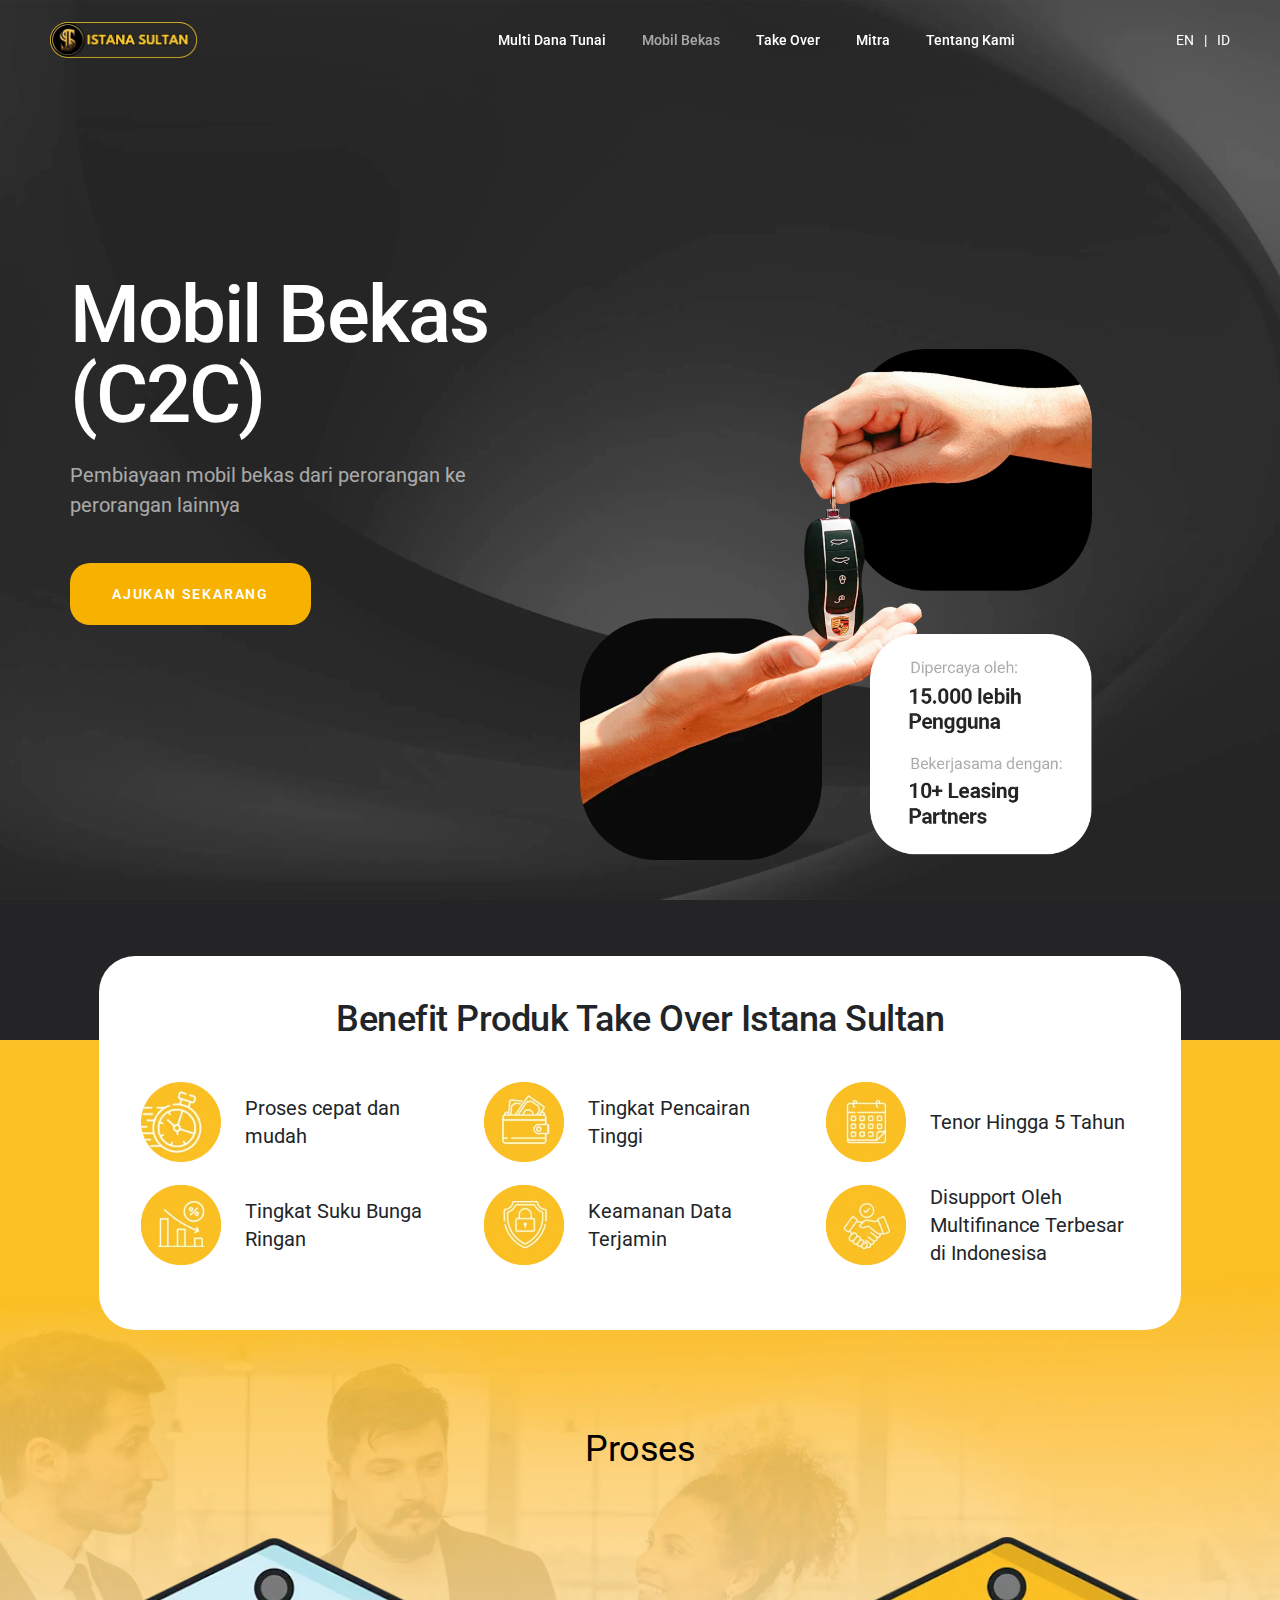
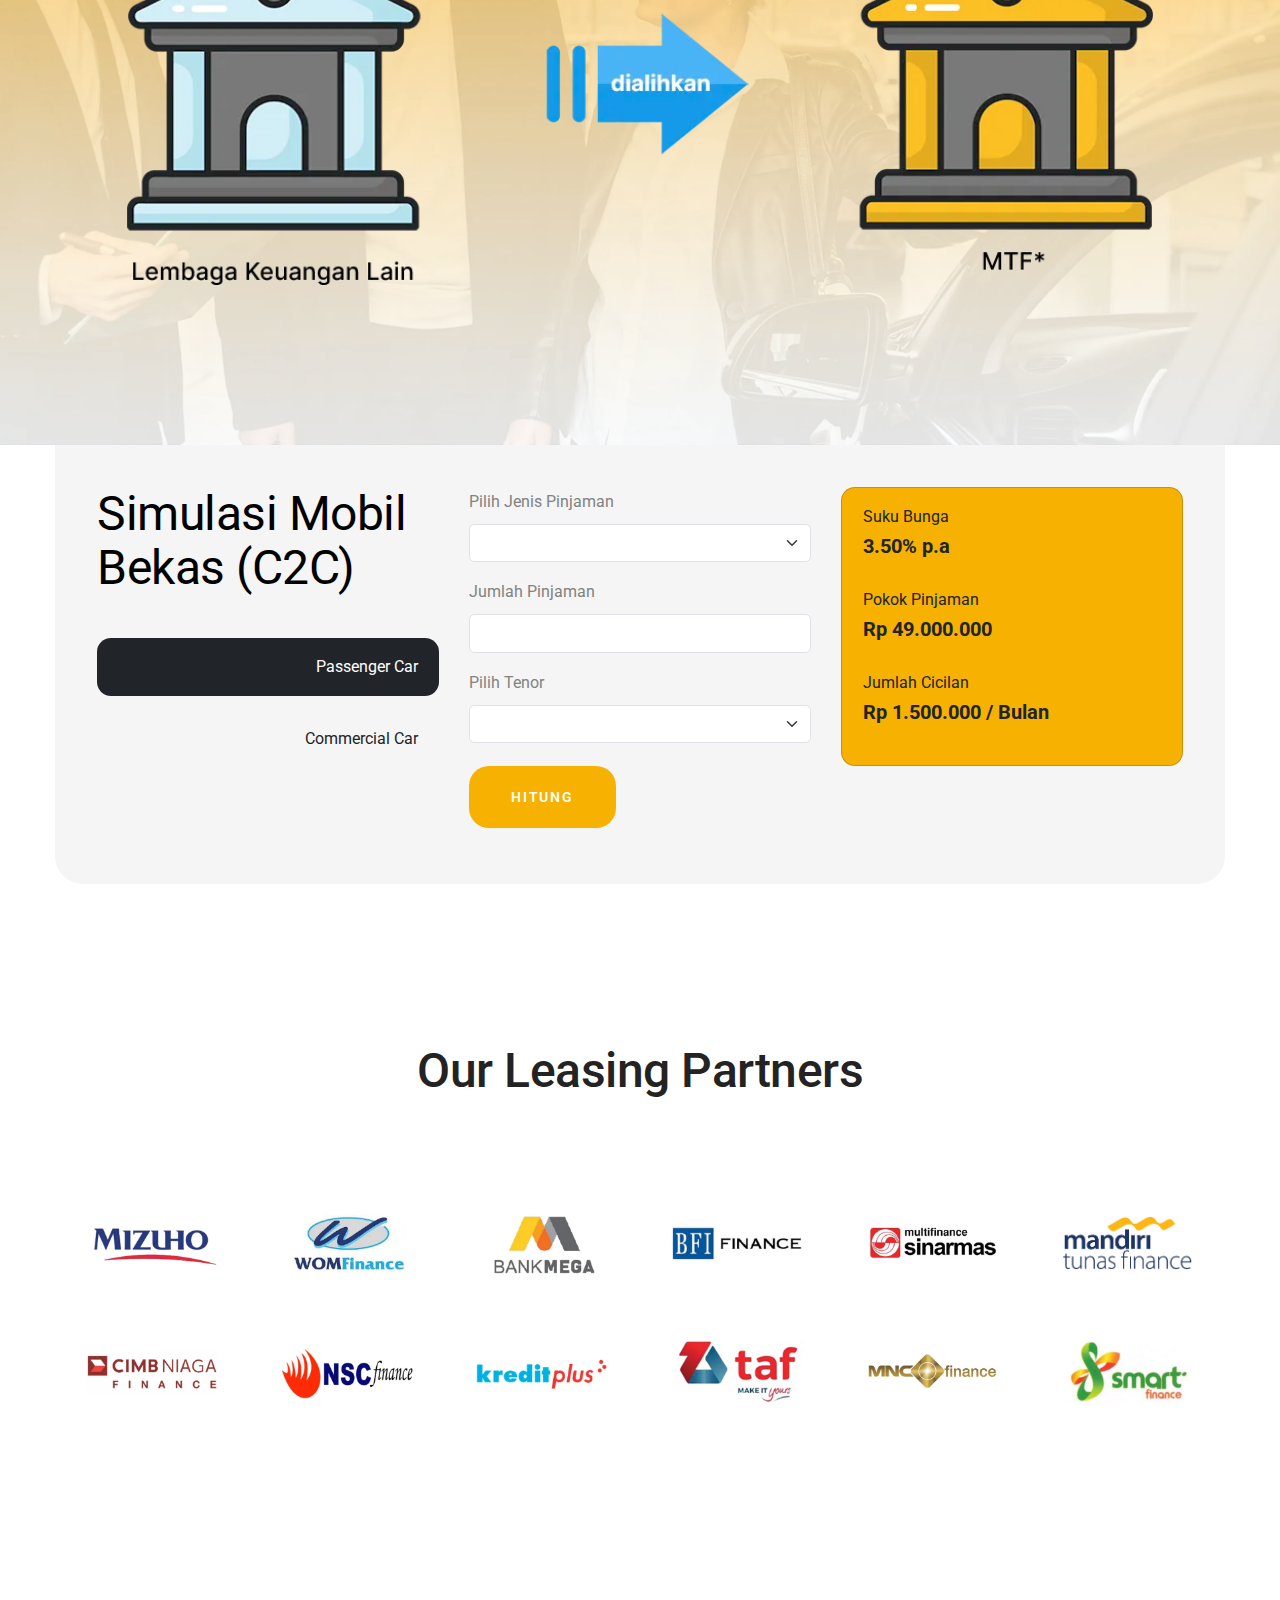
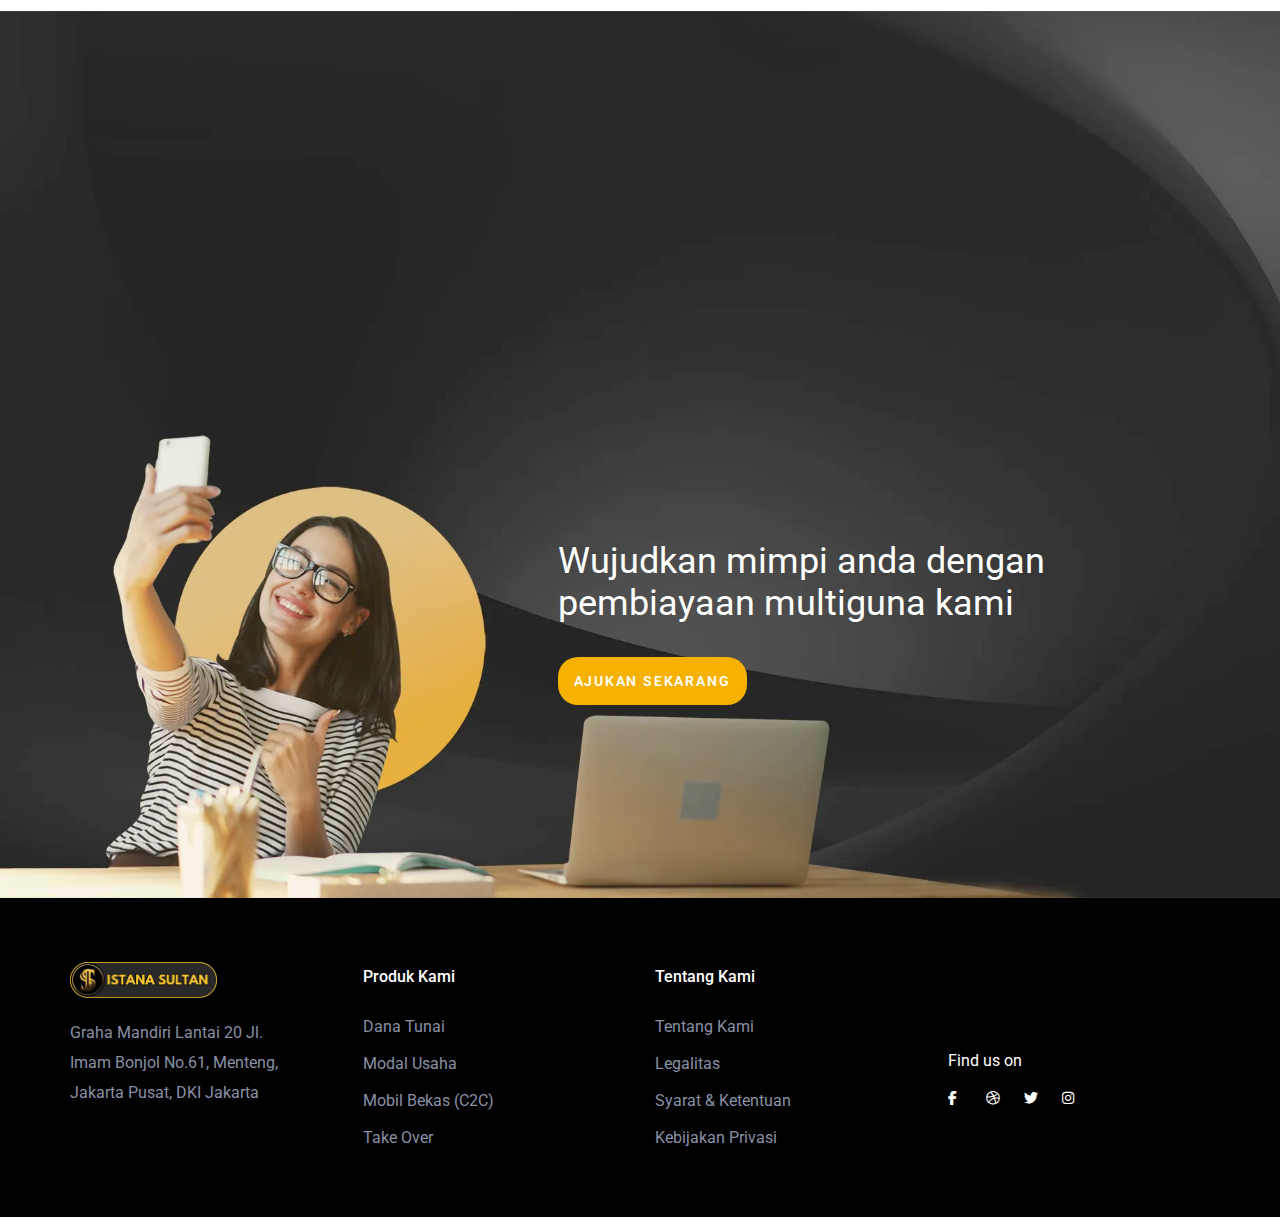
==== commit bc7a9706: "fix" ====
--- a/c2c.html
+++ b/c2c.html
@@ -803,7 +803,9 @@
               <ul>
                 <li><a href="#">Tentang Kami</a></li>
                 <li><a href="#">Legalitas</a></li>
-                <li><a href="#">Syarat & Ketentuan</a></li>
+                <li>
+                  <a href="syarat-dan-ketentuan.html">Syarat & Ketentuan</a>
+                </li>
                 <li><a href="#">Kebijakan Privasi</a></li>
               </ul>
             </div>
--- a/css/style.css
+++ b/css/style.css
@@ -3062,7 +3062,7 @@
   border-radius: 0;
   text-transform: uppercase;
   width: auto;
-  font-family: "Poppins", sans-serif;
+  font-family: "Roboto", sans-serif;
   font-weight: 500;
 }
 .btn.active.focus,
--- a/css/custom.css
+++ b/css/custom.css
@@ -1,3 +1,7 @@
+body {
+  font-size: 16px;
+}
+
 .hero-section-logo {
   max-width: 360px;
 }
@@ -140,6 +144,83 @@
   background-color: #f5f5f5;
 }
 
+.overlay-section {
+  margin-top: -180px;
+  position: relative;
+  z-index: 1;
+}
+
+.bg-is-black {
+  background-color: #242426;
+}
+
+.bg-is-black-2 {
+  background-color: #3b3b3b !important;
+}
+
+.form-select,
+.form-control {
+  padding: 0.55rem 2.25rem 0.55rem 0.75rem;
+}
+
+.bg-gradient-yellow {
+  background: linear-gradient(
+    to bottom,
+    #f7b101,
+    rgba(247, 177, 1, 0.5),
+    white
+  );
+}
+
+.card-termcondition {
+  position: relative;
+  z-index: 0;
+  margin-top: 68px;
+  border-radius: 16px;
+}
+
+.card-termcondition .card-termcondition-label {
+  position: absolute;
+  background-color: #4c4c4c;
+  top: -39px;
+  left: 24px;
+  color: white;
+  font-weight: 500;
+  padding: 4px 16px;
+  min-width: 30vh;
+  z-index: 1;
+  font-size: 14px;
+  border-top-left-radius: 4px;
+  border-top-right-radius: 24px;
+  /* border-bottom: 1px solid #f7b101; */
+}
+
+.line-clamp {
+  display: -webkit-box;
+  -webkit-line-clamp: 2;
+  -webkit-box-orient: vertical;
+  overflow: hidden;
+}
+
+.thumbnail-car {
+  position: relative;
+  margin-bottom: 8px;
+}
+
+.thumbnail-car .thumbnail-label {
+  position: absolute;
+  bottom: 10px;
+  right: 10px;
+  display: block;
+  background-color: #242426;
+  color: white;
+  padding: 2px 16px;
+  border-radius: 8px;
+  font-size: 12px;
+  font-weight: 600;
+  text-transform: uppercase;
+}
+
 @media only sceen and (min-width: 768px) {
   .section-label {
     padding: 24px 64px;
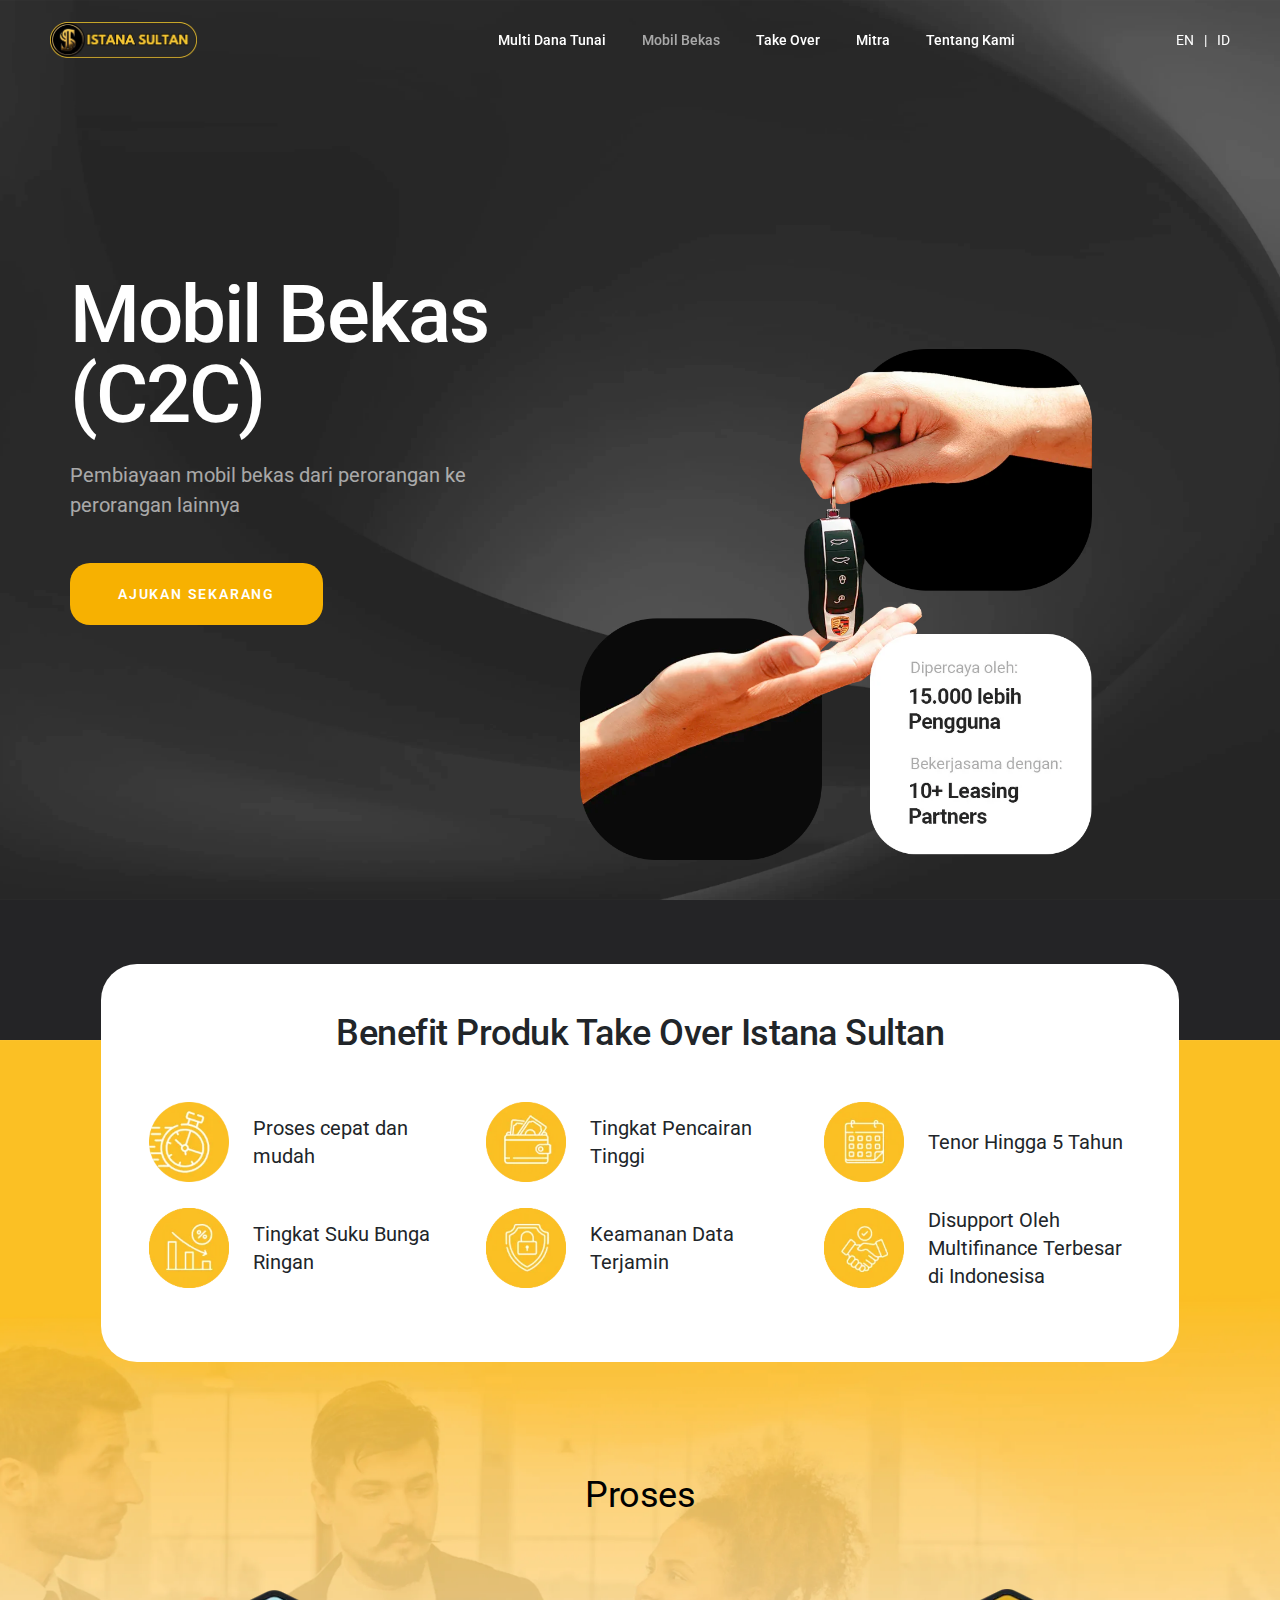
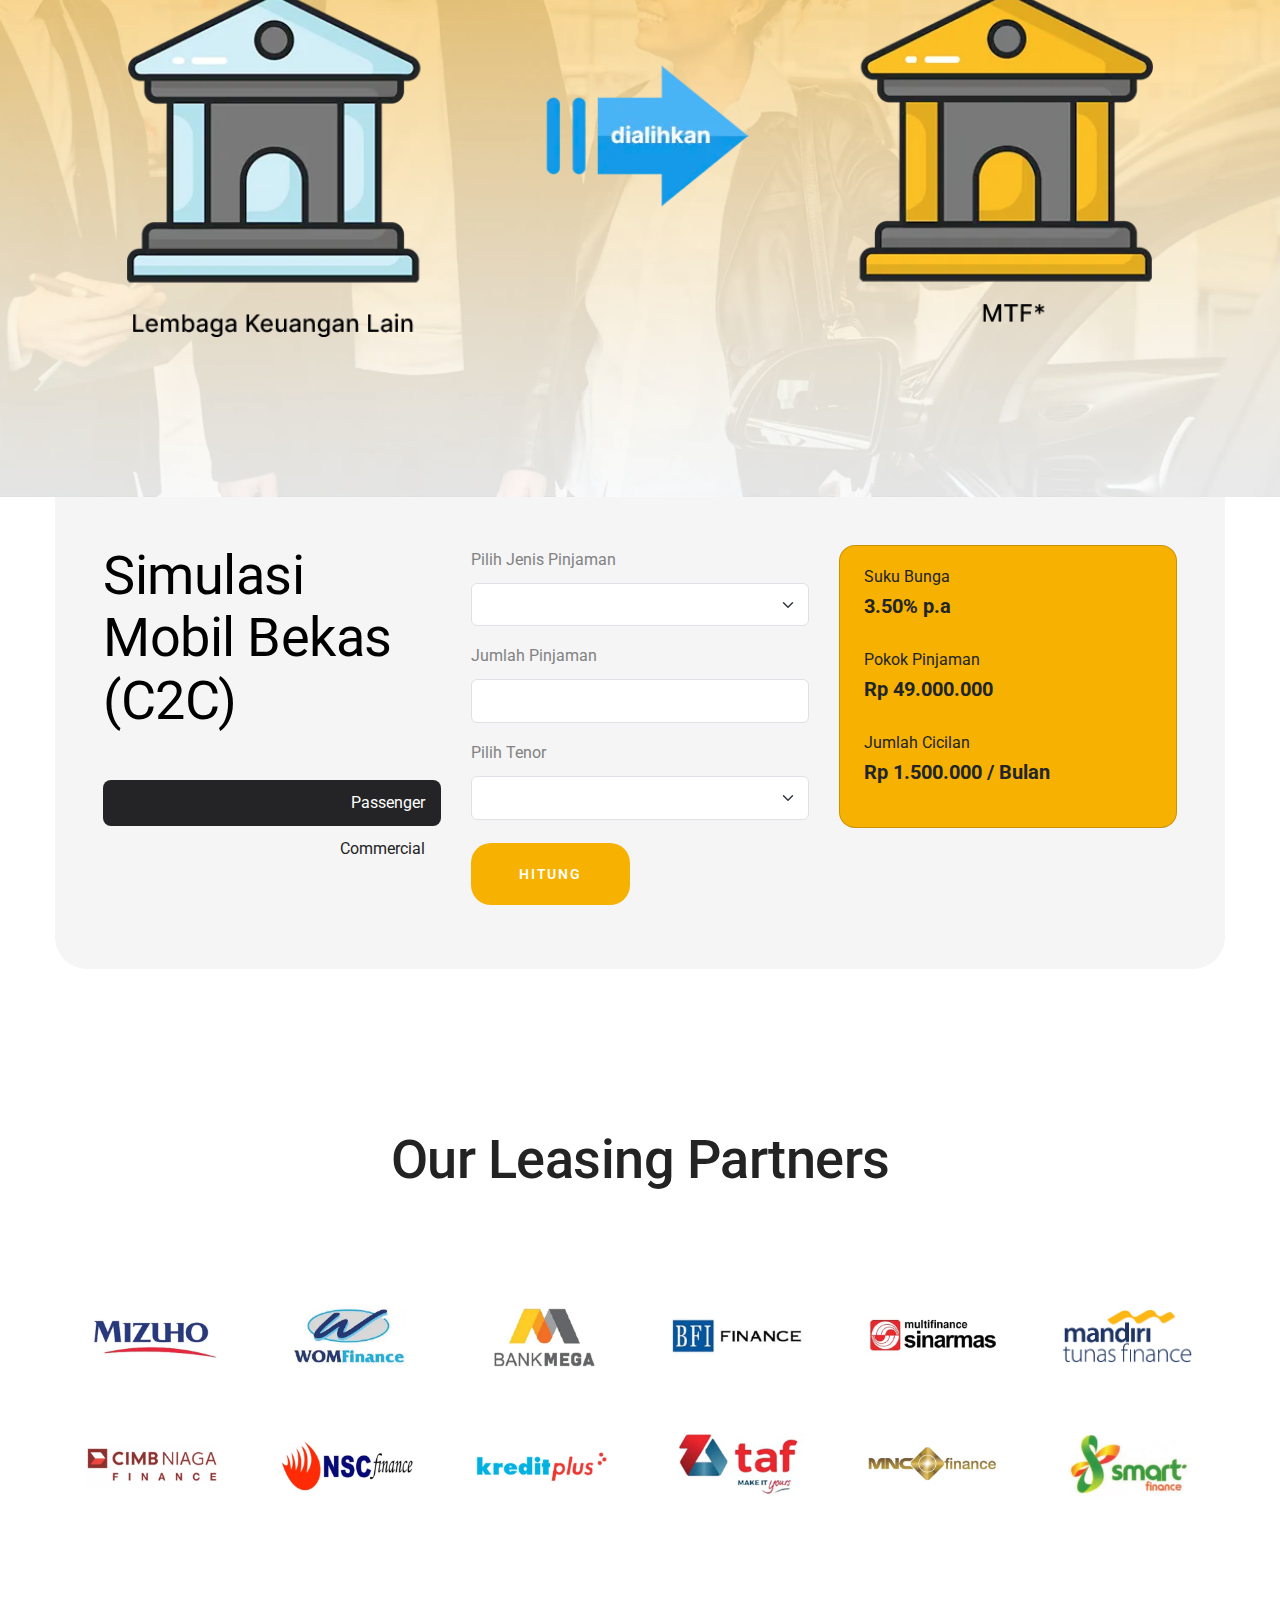
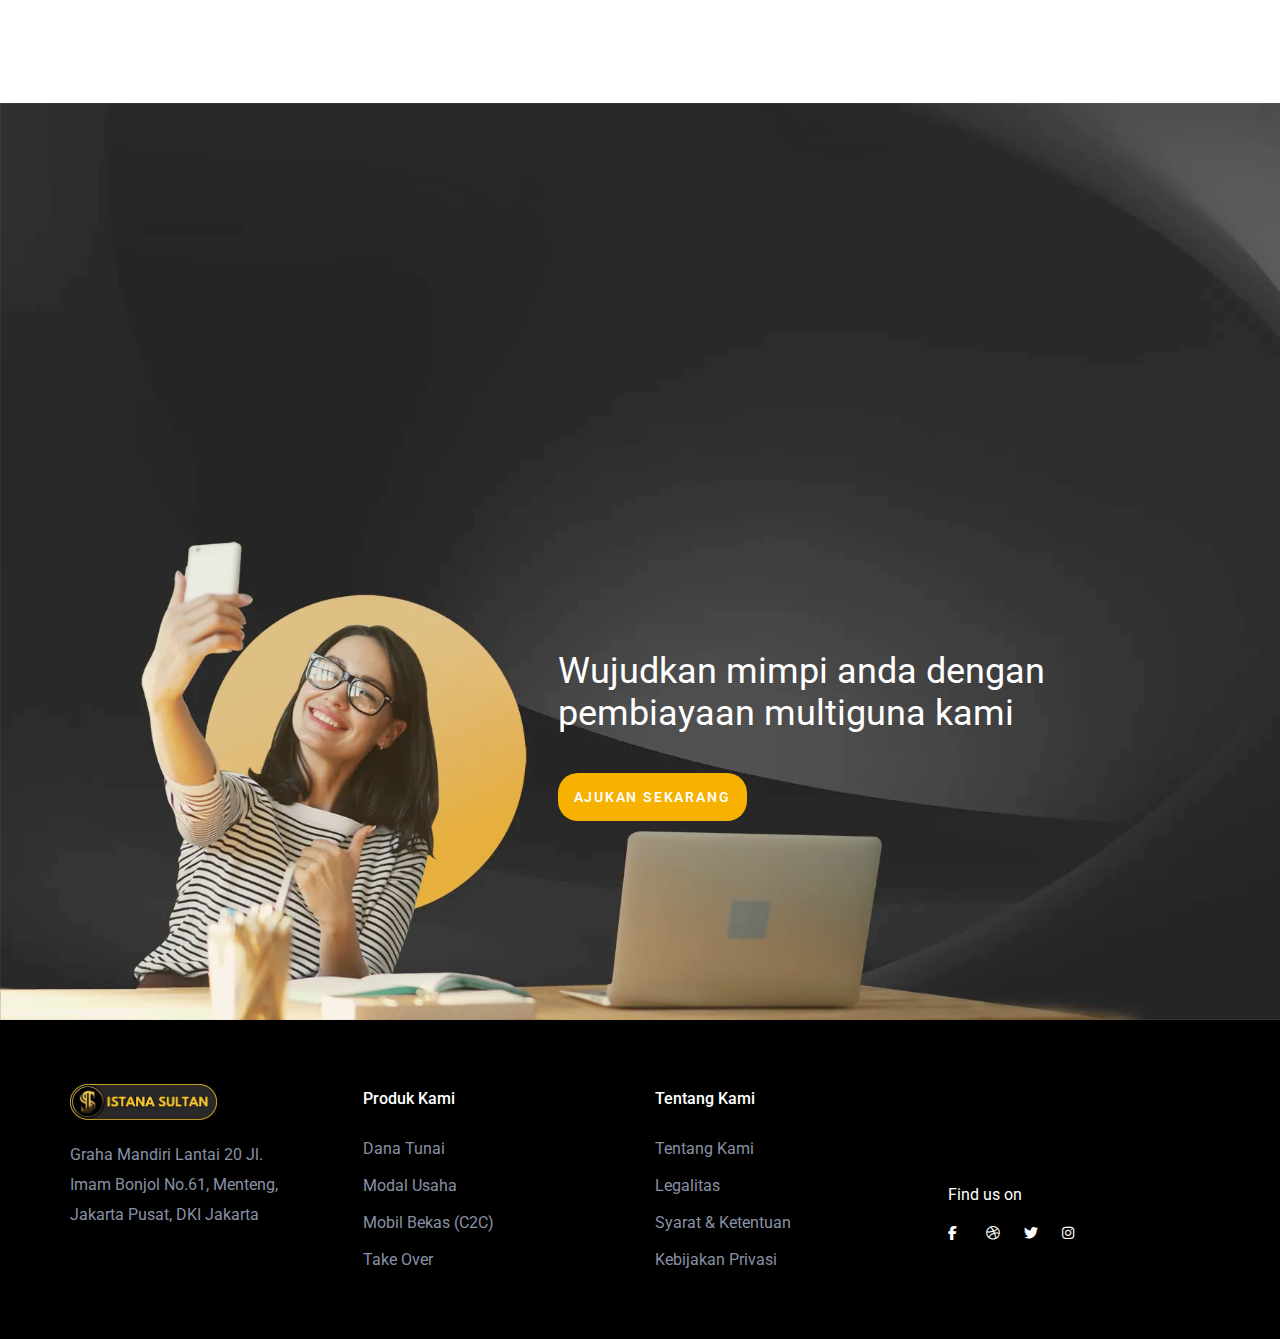
==== commit 943e7ff1: "fix: revisi" ====
--- a/c2c.html
+++ b/c2c.html
@@ -302,35 +302,97 @@
         <div class="row py-5">
           <div class="col-md-6 col-lg-4 mb-3">
             <h3 class="text-black title-small-2">Simulasi Mobil Bekas (C2C)</h3>
-            <div class="d-flex flex-column gap-3 mt-5">
-              <div class="bg-dark text-white rounded-4 text-end px-4 py-3">
-                <a href="" class="text-white text-lg">Passenger Car</a>
-              </div>
-              <div class="rounded-4 text-end px-4 py-3">
-                <a href="" class="text-dark text-lg">Commercial Car</a>
-              </div>
+            <div
+              class="nav flex-column nav-pills mt-5"
+              id="v-pills-tab"
+              role="tablist"
+              aria-orientation="vertical"
+            >
+              <button
+                class="nav-link nav-link-custom text-end rounded-3 active"
+                id="v-pills-home-tab"
+                data-bs-toggle="pill"
+                data-bs-target="#v-pills-home"
+                type="button"
+                role="tab"
+                aria-controls="v-pills-home"
+                aria-selected="true"
+              >
+                Passenger
+              </button>
+              <button
+                class="nav-link nav-link-custom text-end rounded-3"
+                id="v-pills-profile-tab"
+                data-bs-toggle="pill"
+                data-bs-target="#v-pills-profile"
+                type="button"
+                role="tab"
+                aria-controls="v-pills-profile"
+                aria-selected="false"
+              >
+                Commercial
+              </button>
             </div>
           </div>
           <div class="col-md-6 col-lg-4 mb-3">
-            <form action="">
-              <div class="form-group">
-                <label for="" class="form-label">Pilih Jenis Pinjaman</label>
-                <select name="" id="" class="form-select">
-                  <option value=""></option>
-                </select>
-              </div>
-              <div class="form-group">
-                <label for="" class="form-label">Jumlah Pinjaman</label>
-                <input type="text" class="form-control" />
-              </div>
-              <div class="form-group">
-                <label for="" class="form-label">Pilih Tenor</label>
-                <select name="" id="" class="form-select">
-                  <option value=""></option>
-                </select>
-              </div>
-              <button type="submit" class="btn-cta px-5">Hitung</button>
-            </form>
+            <div class="tab-content" id="v-pills-tabContent">
+              <div
+                class="tab-pane fade show active"
+                id="v-pills-home"
+                role="tabpanel"
+                aria-labelledby="v-pills-home-tab"
+              >
+                <form action="">
+                  <div class="form-group">
+                    <label for="" class="form-label"
+                      >Pilih Jenis Pinjaman</label
+                    >
+                    <select name="" id="" class="form-select">
+                      <option value=""></option>
+                    </select>
+                  </div>
+                  <div class="form-group">
+                    <label for="" class="form-label">Jumlah Pinjaman</label>
+                    <input type="text" class="form-control" />
+                  </div>
+                  <div class="form-group">
+                    <label for="" class="form-label">Pilih Tenor</label>
+                    <select name="" id="" class="form-select">
+                      <option value=""></option>
+                    </select>
+                  </div>
+                  <button type="submit" class="btn-cta px-5">Hitung</button>
+                </form>
+              </div>
+              <div
+                class="tab-pane fade"
+                id="v-pills-profile"
+                role="tabpanel"
+                aria-labelledby="v-pills-profile-tab"
+              >
+                <form action="">
+                  <div class="form-group">
+                    <label for="" class="form-label"
+                      >Pilih Jenis Pinjaman</label
+                    >
+                    <select name="" id="" class="form-select">
+                      <option value=""></option>
+                    </select>
+                  </div>
+                  <div class="form-group">
+                    <label for="" class="form-label">Jumlah Pinjaman</label>
+                    <input type="text" class="form-control" />
+                  </div>
+                  <div class="form-group">
+                    <label for="" class="form-label">Pilih Tenor</label>
+                    <select name="" id="" class="form-select">
+                      <option value=""></option>
+                    </select>
+                  </div>
+                  <button type="submit" class="btn-cta px-5">Hitung</button>
+                </form>
+              </div>
+            </div>
           </div>
           <div class="col-md-6 col-lg-4 mb-3">
             <div class="card bg-yellow-ochre-light rounded-4">
@@ -360,7 +422,7 @@
             </div>
           </div>
           <div
-            class="row row-cols-3 row-cols-lg-6 row-cols-md-4 row-cols-sm-4 client-logo-style-01 align-items-center"
+            class="row row-cols-2 row-cols-lg-6 row-cols-md-4 row-cols-sm-4 client-logo-style-01 align-items-center"
           >
             <!-- start client logo item -->
             <div
@@ -560,14 +622,7 @@
       <!-- end section -->
 
       <!-- start section -->
-      <section
-        class="big-section position-relative"
-        style="
-          background: url('./assets/bg-cta.webp');
-          background-position: center;
-          background-size: cover;
-        "
-      >
+      <section class="big-section position-relative" id="cta-section">
         <div class="container">
           <div class="row align-items-center justify-content-center my-5">
             <div
--- a/css/custom.css
+++ b/css/custom.css
@@ -1,5 +1,7 @@
+html,
 body {
   font-size: 16px;
+  overflow-x: hidden;
 }
 
 .hero-section-logo {
@@ -105,8 +107,8 @@
 }
 
 .panel-hero-item img {
-  width: 80px;
-  height: 80px;
+  width: 64px;
+  height: 64px;
 }
 
 .custom-step-list {
@@ -221,9 +223,34 @@
   text-transform: uppercase;
 }
 
-@media only sceen and (min-width: 768px) {
+#cta-section {
+  background: url("../assets/bg-cta.webp");
+  background-position: right bottom;
+  background-size: cover;
+}
+
+.nav-link.nav-link-custom {
+  color: #242426;
+}
+
+.nav-link.nav-link-custom.active {
+  background-color: #242426;
+}
+
+@media only screen and (min-width: 768px) {
   .section-label {
     padding: 24px 64px;
     font-size: 24px !important;
   }
-}
+
+  #cta-section {
+    background: url("../assets/bg-cta.webp");
+    background-position: left bottom;
+    background-size: cover;
+  }
+
+  .panel-hero-item img {
+    width: 80px;
+    height: 80px;
+  }
+}
